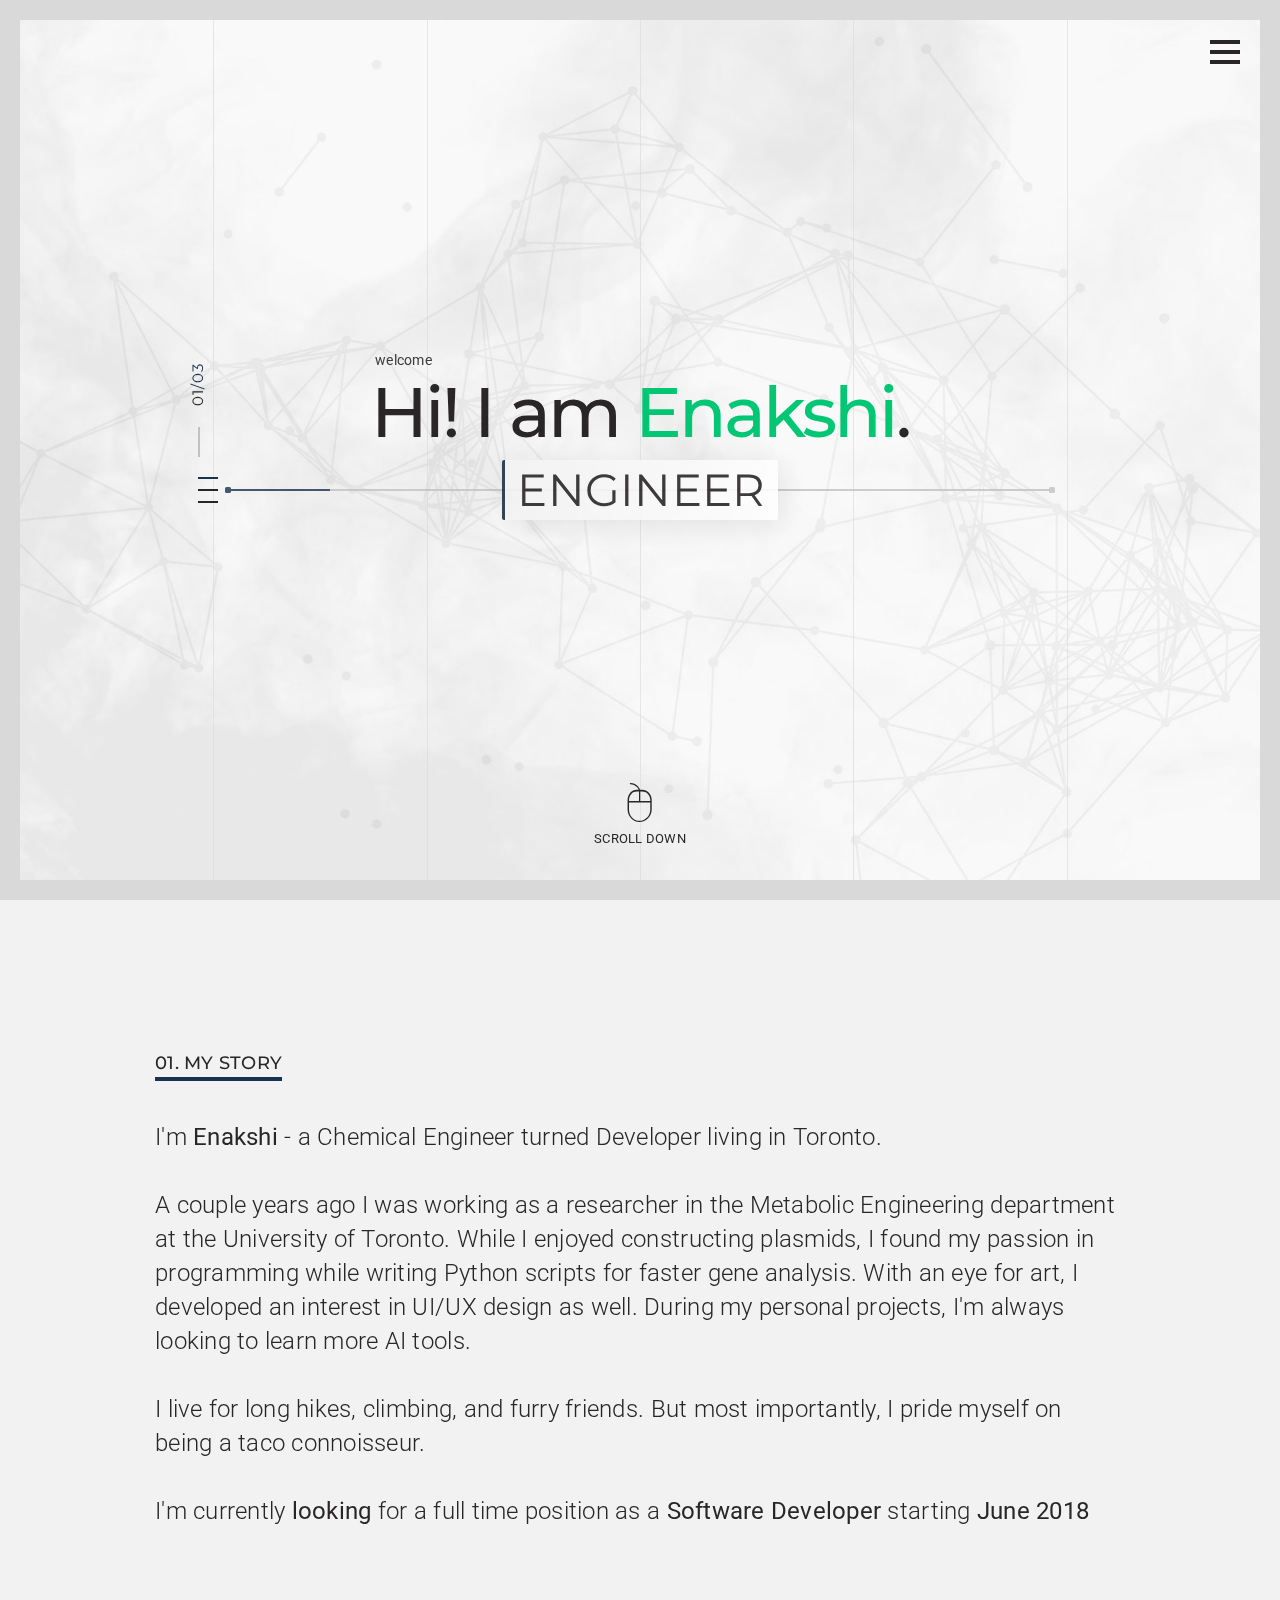
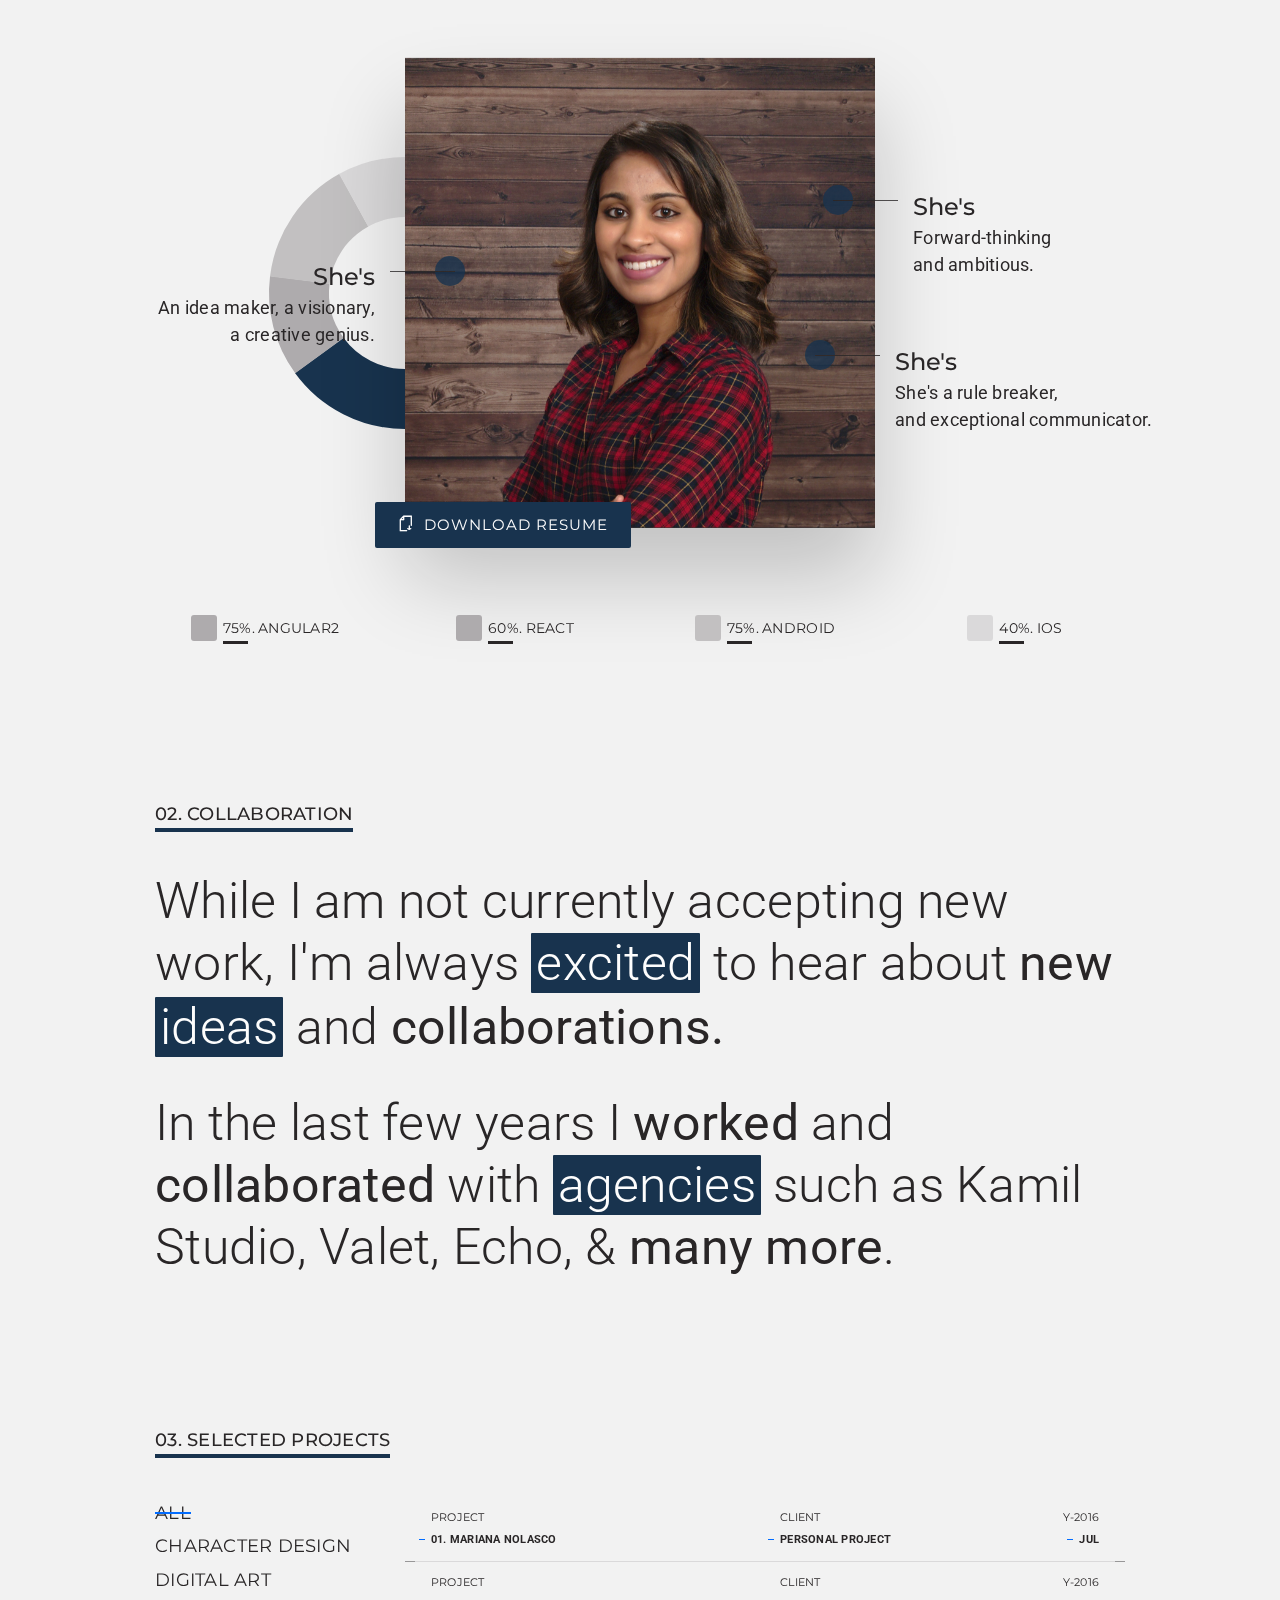
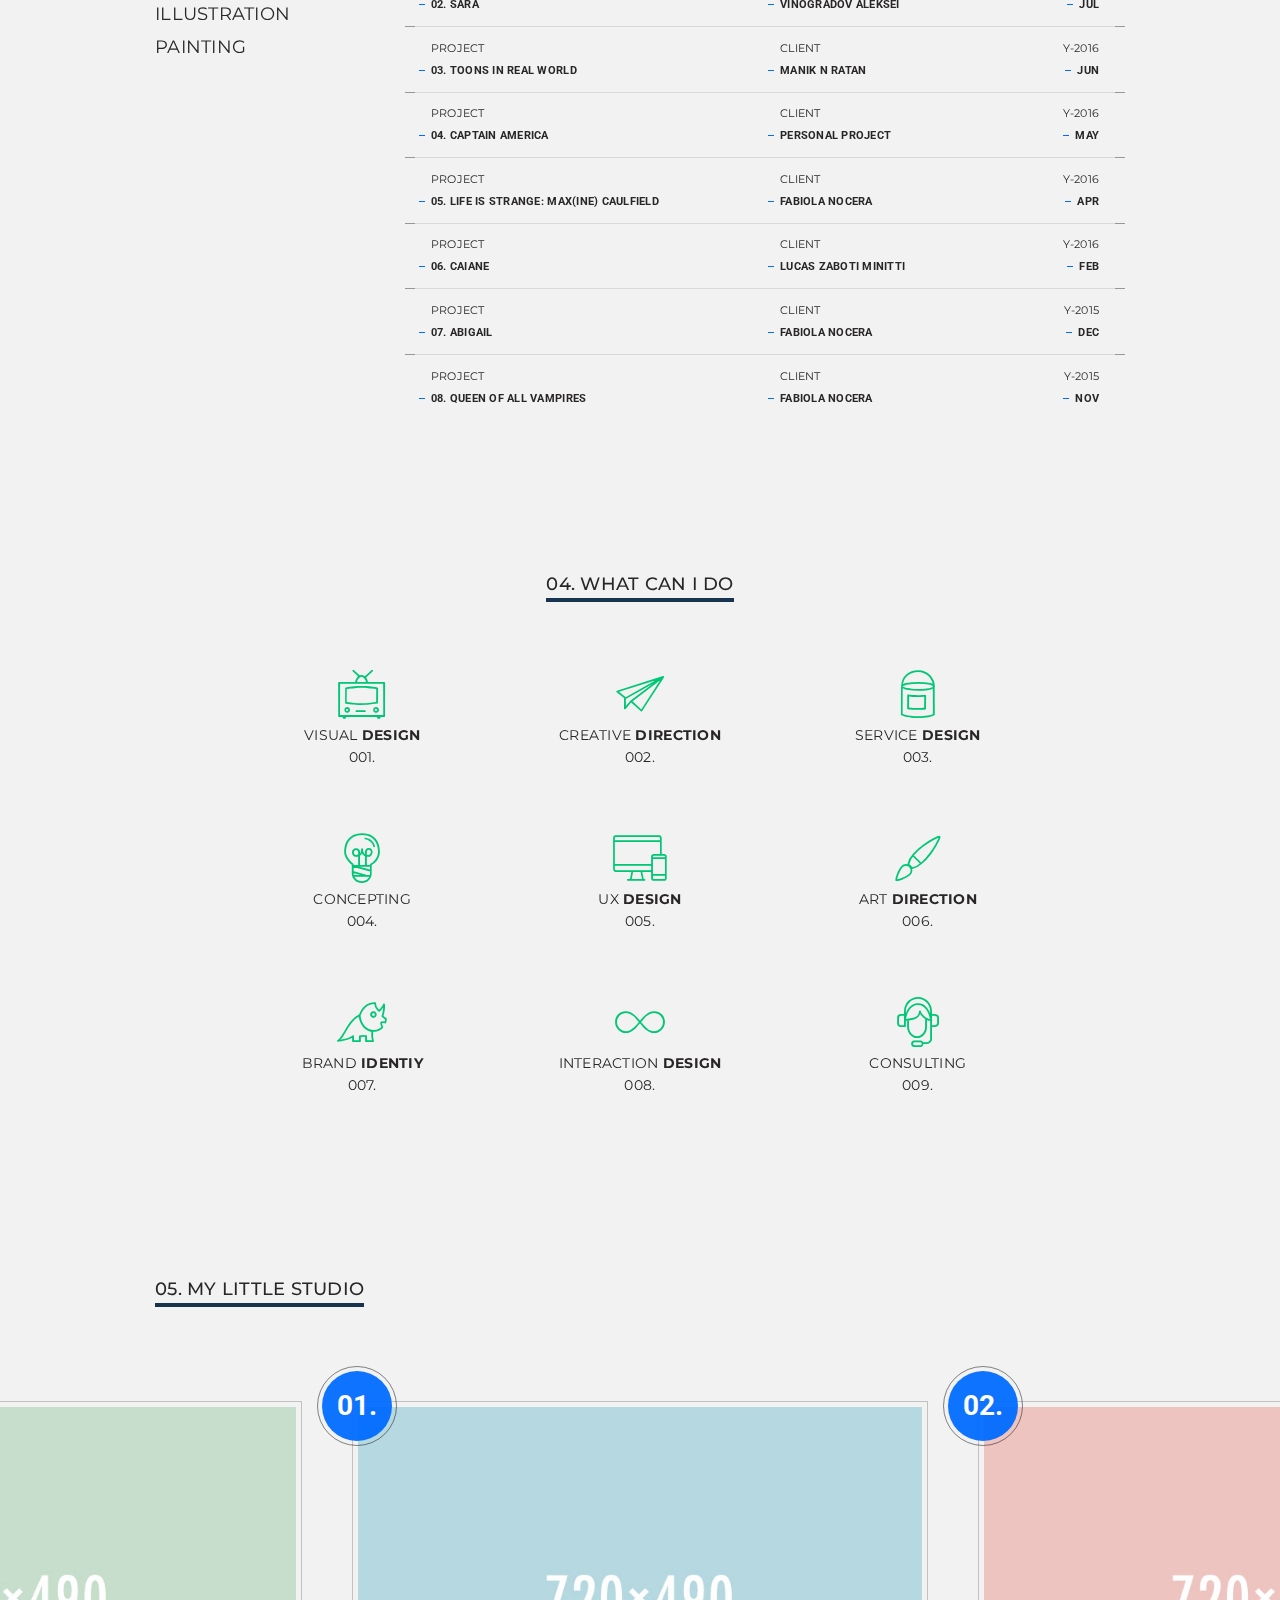
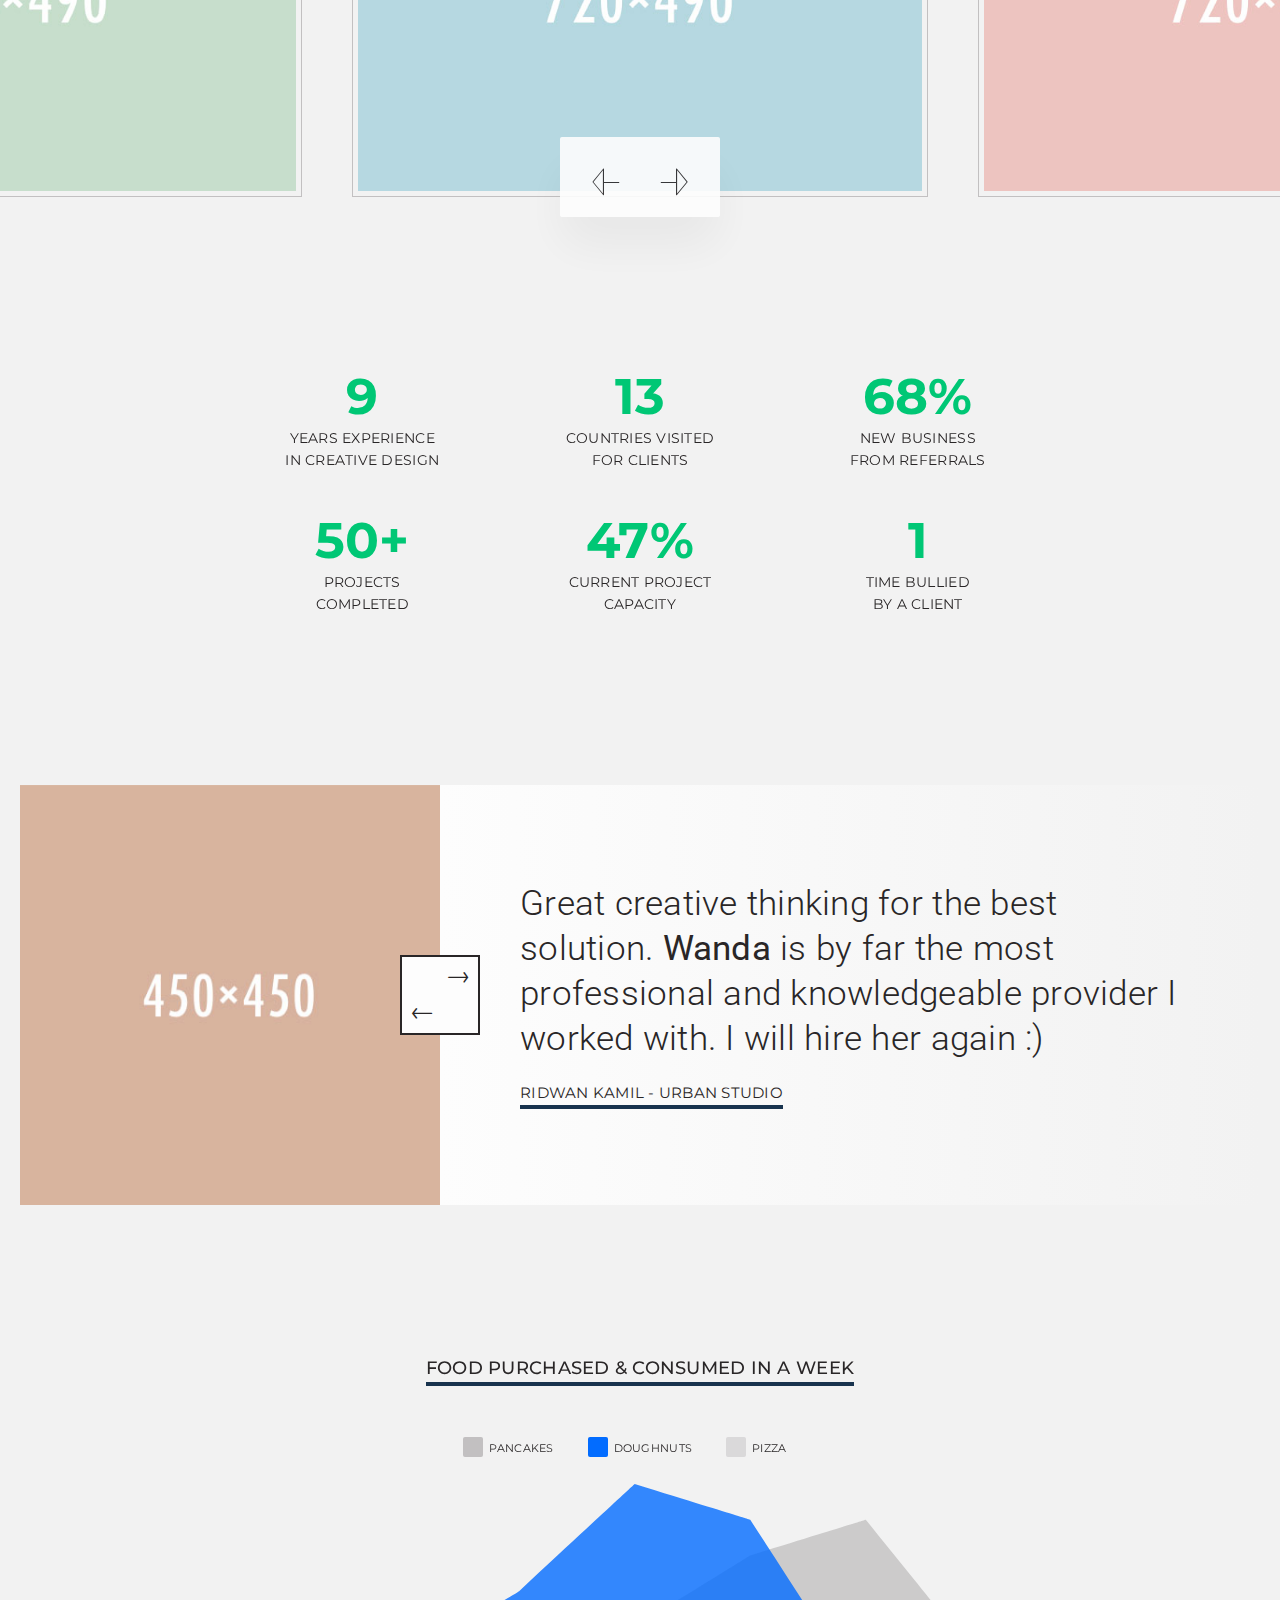
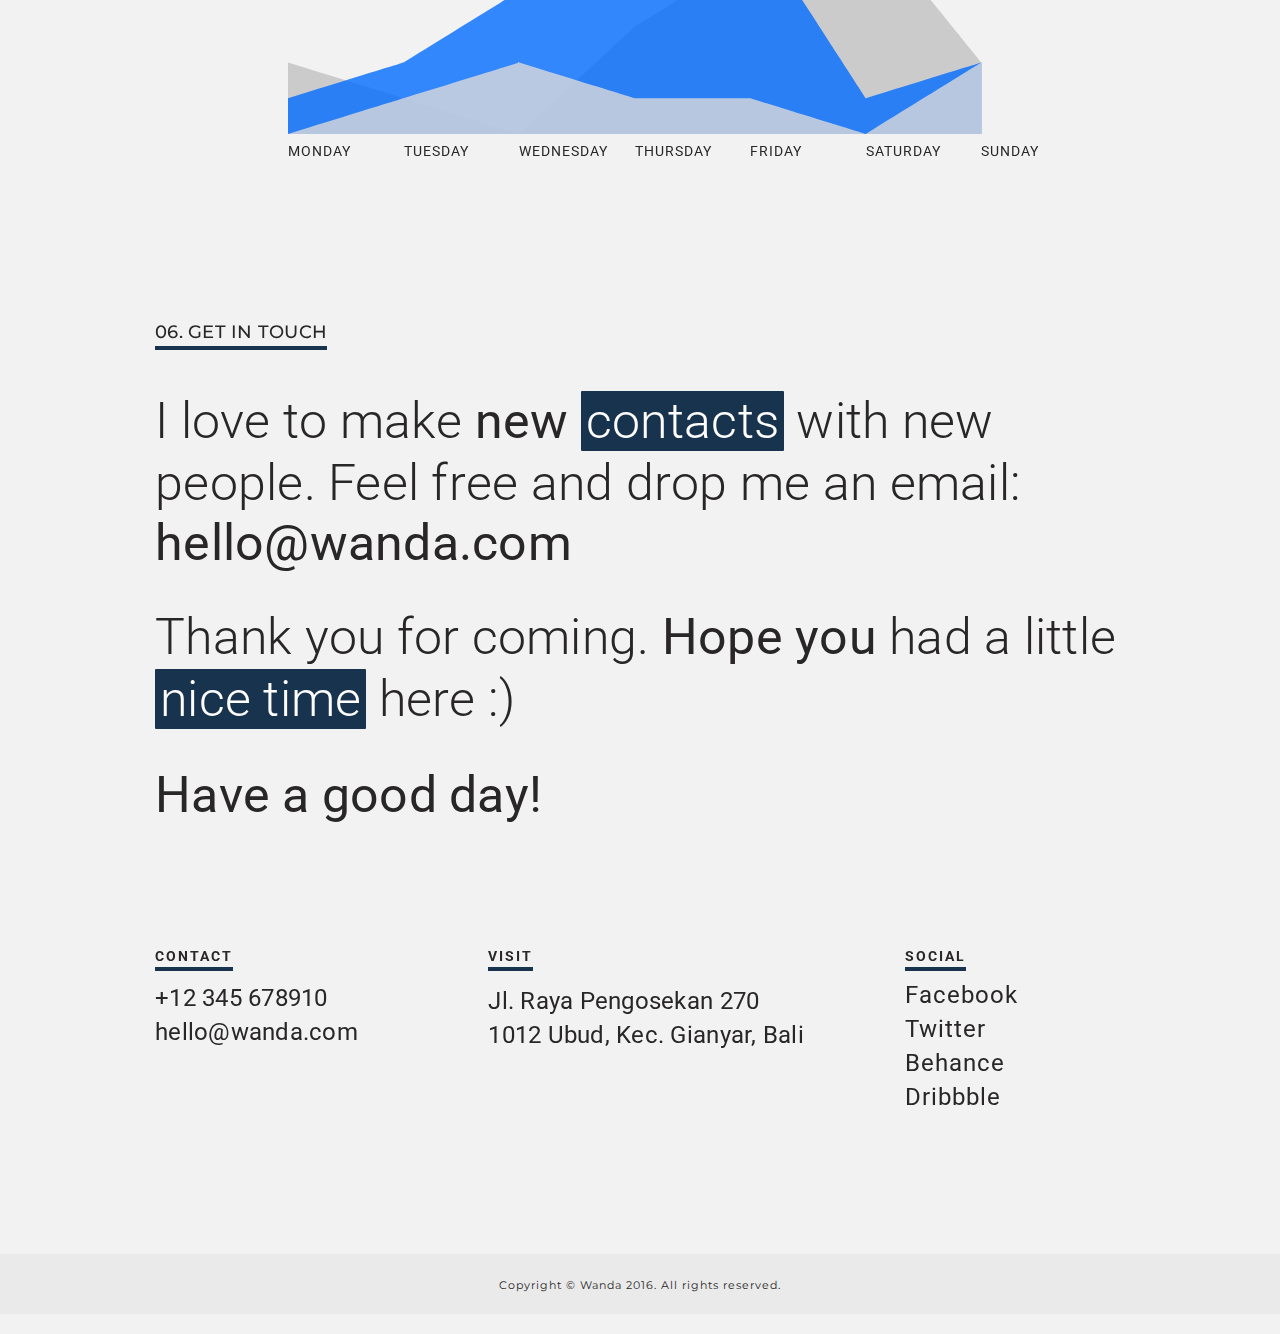
==== index.html @ 98db29fd "initial commit with origin bootstrap styles" ====
<!doctype html>
<!--[if lt IE 7]>      <html class="no-js lt-ie9 lt-ie8 lt-ie7" lang="en"> <![endif]-->
<!--[if IE 7]>         <html class="no-js lt-ie9 lt-ie8" lang="en"> <![endif]-->
<!--[if IE 8]>         <html class="no-js lt-ie9" lang="en"> <![endif]-->
<!--[if gt IE 8]><!--> <html class="no-js" lang="en"> <!--<![endif]-->
<head>
    <meta charset="utf-8">
    <title>WANDA - The Unique Minimal Portfolio</title>
    <meta name="description" content="wanda the unique minimal portfolio"/>
    <meta name="keywords" content="wanda, minimal, portfolio theme"/>
    <meta name="viewport" content="width=device-width, initial-scale=1, maximum-scale=1.0, user-scalable=no">
    <meta http-equiv="X-UA-Compatible" content="IE=edge" />

    <!-- Loading Bootstrap CSS -->
    <link href="assets/plugins/bootstrap/css/bootstrap.min.css" rel="stylesheet" type="text/css">
    
    <!-- Loading Font Icons -->
    <link href="assets/plugins/icomoon/style.css" rel="stylesheet" type="text/css">
    <link href="assets/plugins/font-awesome/css/font-awesome.min.css" rel="stylesheet" type="text/css">
    
    <!-- Include all css plugins (below), or include individual files as needed -->
    <link href="assets/plugins/animate-css/animate.min.css" rel="stylesheet" type="text/css">
    <link href="assets/plugins/magnific-popup/magnific-popup.css" rel="stylesheet" type="text/css">
    <link href="assets/plugins/flexslider/flexslider.css" rel="stylesheet" type="text/css">
    <link href="assets/plugins/chartist-js/chartist.min.css" rel="stylesheet" type="text/css">
    <link href="assets/plugins/flickity/flickity.min.css" rel="stylesheet" type="text/css">
    
    <!-- Main CSS -->
    <link href="assets/css/styles.min.css" rel="stylesheet" type="text/css">
    
    <!-- Color CSS -->
    <link href="assets/css/colors/blue.css" rel="stylesheet" type="text/css">
    
    <!-- Modernizr JS for IE8 support of HTML5 elements and media queries -->
    <!--[if lt IE 8]>
    <script src="assets/plugins/modernizr/modernizr.min.js"></script>
    <![endif]-->
</head>

<body id="page-top">
    <!--[if lt IE 8]>
        <p class="browserupgrade">You are using an <strong>outdated</strong> browser. Please <a href="http://browsehappy.com/">upgrade your browser</a> to improve your experience.</p>
    <![endif]-->
    
    
    <!-- PRELOADER START -->
    <div class="pace-preloader background-gray-light-2 height-100 position-fixed width-100 z-index-1000"></div>
    <!-- //PRELOADER END -->
    
    
    
    <!-- BORDER SITE START -->
    <div class="border-site bs-top"></div>
    <div class="border-site bs-right"></div>
    <div class="border-site bs-left"></div>
    <div class="border-site bs-bottom"></div>
    <!-- //BORDER SITE END -->
    
    
    
    <!-- NAV TRIGGER START -->
    <div class="nav-trigger nav-trigger-open">
        <div class="nav-toggle">
            <span></span>
            <span></span>
            <span></span>
        </div>
        <!-- //.nav-toggle -->
    </div>
    <!-- //NAV TRIGGER END -->
    
    
    
    <!-- NAVIGATION START -->
    <nav id="navigation" class="navbar navbar-fixed-top" role="navigation">
        <div class="container-fluid display-table height-100 width-100">
            <div class="display-table-cell vertical-align-middle width-100">
                <div class="nav-trigger nav-trigger-close">
                    <span></span>
                    <span></span>
                </div>
                <!-- //.nav-trigger -->

                <ul class="nav navbar-nav font-family-alt text-extra-large text-uppercase">
                    <li class="page-scroll">
                        <a href="#hero">Home</a>
                    </li>

                    <li class="page-scroll">
                        <a href="#introduction">My Story</a>
                    </li>

                    <li class="page-scroll">
                        <a href="#contact">Profile</a>
                    </li>

                    <li class="page-scroll">
                        <a href="#profile">Projects</a>
                    </li>

                    <li class="page-scroll">
                        <a href="#collaboration">Travel</a>
                    </li>

                    <li class="page-scroll">
                        <a href="#project">Art</a>
                    </li>

                    <li class="page-scroll">
                        <a href="#studio">My Contact</a>
                    </li>
                </ul>
                <!-- //.navbar-nav -->

                <div class="nav-social no-padding-rl no-padding-bottom padding-15">
                    <div class="inner-content">
                        <ul class="list-unstyled list-inline font-family-alt no-letter-spacing text-extra-large">
                            <li>
                                <a href="https://github.com/shahenak" target="_blank"><i class="fa fa-github"></i></a>
                            </li>

                            <li>
                                <a href="mailto:shah.enakshi@gmail.com" target="_blank"><i class="fa fa-mail"></i></a>
                            </li>

                            <li>
                                <a href="https://www.linkedin.com/in/enakshishah" target="_blank"><i class="fa fa-linkedin"></i></a>
                            </li>
                        </ul>

                        <span class="display-inline-block font-family-alt text-large">
                            shah.enakshi@gmail.com
                        </span>
                    </div>
                    <!-- //.inner-content -->
                </div>
                <!-- //.nav-social -->
            </div>
            <!-- //.display-table-cell -->
        </div>
        <!-- //.container-fluid -->
    </nav>
    <!-- //NAVIGATION END -->
    
    
    <!-- BACKGROUND GRID START -->
    <div class="background-grid">
        <div class="column"></div>
        <div class="column"></div>
        <div class="column"></div>
        <div class="column"></div>
        <div class="column"></div>
        <div class="column"></div>
    </div>
    <!-- //BACKGROUND GRID END -->
    
    
    
    <!-- SECTION - HERO START -->
    <section id="hero" class="section hero background-cover background-gray background-position-center height-100 no-padding-tb">
        <div class="section-content display-table width-100 height-100">
            <div class="container display-table-cell vertical-align-middle text-center">
                <div class="skrollable skrollable-between" data-0="opacity: 1; transform: translate3d(0px, 0px, 0px);" data-top-bottom="opacity: 0; transform: translate3d(0px, 300%, 0px);">
                    <div class="row">
                        <div class="col-md-12">
                            <div class="hero-title display-inline-block position-relative">
                                <span>welcome</span>

                                <h2 class="font-family-alt title-extra-large-4">
                                    Hi! I am <span class="text-color">Enakshi</span>.
                                </h2>
                            </div>
                            <!-- //.hero-title -->
                        </div>
                        <!-- //.col-md-12 -->
                    </div>
                    <!-- //.row -->

                    <div class="row">
                        <div class="col-xs-10 col-xs-offset-1 col-md-8 col-md-offset-2">
                            <div class="text-rotator margin-1 no-margin-rl">
                                <div class="text-rotator-item">
                                    <div class="item active">
                                        <span class="font-family-alt padding-1-5 no-padding-tb text-uppercase title-extra-large-2">
                                            Engineer
                                        </span>
                                    </div>
                                    <!-- //.item -->

                                    <div class="item">
                                        <span class="font-family-alt padding-1-5 no-padding-tb text-uppercase title-extra-large-2">
                                            Developer
                                        </span>
                                    </div>
                                    <!-- //.item -->

                                    <div class="item">
                                        <span class="font-family-alt padding-1-5 no-padding-tb text-uppercase title-extra-large-2">
                                            Creator
                                        </span>
                                    </div>
                                    <!-- //.item -->
                                </div>
                                <!-- //.text-rotator-item -->
                            </div>
                            <!-- //.text-rotator -->
                        </div>
                        <!-- //.col-xs-10 -->
                    </div>
                    <!-- //.row -->
                </div>
                <!-- //.skrollable -->
            </div>
            <!-- //.container -->
        </div>
        <!-- //.section-content -->

        <div class="scroll-down skrollable skrollable-between width-100" data-0="opacity: 1; transform: translate3d(0px, 0px, 0px);" data-top-bottom="opacity: 0; transform: translate3d(0px, 300%, 0px);">
            <div class="container">
                <div class="row">
                    <div class="col-md-12">
                        <div class="page-scroll text-center">
                            <a href="#introduction"><i class="icon-Mouse-2 icon-medium"></i></a>
                            <span class="display-block text-uppercase">Scroll Down</span>
                        </div>
                        <!-- //.page-scroll -->
                    </div>
                    <!-- //.col-md-12 -->
                </div>
                <!-- //.row -->
            </div>
            <!-- //.container -->
        </div>
        <!-- //.scroll-down -->
    </section>
    <!-- //SECTION - HERO END -->
    
    
    
    <!-- SECTION - INTRODUCTION START -->
    <section id="introduction" class="section background-gray-light no-padding-bottom">
        <div class="section-content">
            <div class="container">
                <div class="row">
                    <div class="col-md-12">
                        <h3 class="section-title display-inline-block font-family-alt margin-4 no-margin-rl no-margin-top text-extra-large text-uppercase title-underline">
                            01. My Story
                        </h3>

                        <p class="font-weight-300 title-medium">
                            I'm <span class="font-weight-400">Enakshi</span> - a Chemical Engineer turned Developer living in Toronto.
                        </p>

                        <p class="font-weight-300 margin-3-5 no-margin-bottom no-margin-rl title-medium">
                            A couple years ago I was working as a researcher in the Metabolic Engineering department at the University of Toronto. While I enjoyed constructing plasmids, I found my passion in programming while writing Python scripts for faster gene analysis.
                            With an eye for art, I developed an interest in UI/UX design as well. During my personal projects, I'm always looking to learn more AI tools. 
                        </p>

                        <p class="font-weight-300 margin-3-5 no-margin-bottom no-margin-rl title-medium">
                            I live for long hikes, climbing, and furry friends. But most importantly, I pride myself on being a taco connoisseur.
                        </p>

                        <p class="font-weight-300 margin-3-5 no-margin-bottom no-margin-rl title-medium">
                            I'm currently <span class="font-weight-400">looking</span> for a full time position as a <span class="font-weight-400">Software Developer</span> starting <span class="font-weight-400">June 2018</span>
                        </p>
                    </div>
                    <!-- //.col-md-12 -->
                </div>
                <!-- //.row -->
            </div>
            <!-- //.container -->
        </div>
        <!-- //.section-content -->
    </section>
    <!-- //SECTION - INTRODUCTION END -->
    
    
    
    <!-- SECTION - PROFILE START -->
    <section id="profile" class="section background-gray-light no-padding-bottom">
        <div class="section-content">
            <div class="container">
                <div class="row">
                    <div class="col-sm-6 col-sm-offset-3">
                        <div class="profile">
                            <div class="profile-image">
                                <img src="assets/images/hero/Enakshi768.png" alt="profile image" class="img-responsive"/>

                                <div class="profile-btn-download">
                                    <a href="assets/Enakshi_Shah_Resume_2017 copy.pdf" class="btn btn-medium background-color font-family-alt text-large text-uppercase text-white">
                                        <i class="icon-File-Download font-weight-700"></i> Download Resume
                                    </a>
                                </div>
                                <!-- //.profile-btn-download -->
                            </div>
                            <!-- //.profile-image -->

                            <div class="profile-description">
                                <div class="item display-table text-right">
                                    <span class="circle on-right"></span>

                                    <div class="display-table-cell vertical-align-middle">
                                        <h4 class="font-family-alt no-letter-spacing title-medium">She's</h4>
                                        <h5 class="font-weight-400 text-extra-large">An idea maker, a visionary,<br>a creative genius.</h5>
                                    </div>
                                    <!-- //.display-table-cell -->
                                </div>
                                <!-- //.item -->

                                <div class="item display-table text-left">
                                    <span class="circle on-left"></span>

                                    <div class="display-table-cell vertical-align-middle">
                                        <h4 class="font-family-alt no-letter-spacing title-medium">She's</h4>
                                        <h5 class="font-weight-400 text-extra-large">Forward-thinking<br>and ambitious.</h5>
                                    </div>
                                    <!-- //.display-table-cell -->
                                </div>
                                <!-- //.item -->

                                <div class="item display-table text-left">
                                    <span class="circle on-left"></span>

                                    <div class="display-table-cell vertical-align-middle">
                                        <h4 class="font-family-alt no-letter-spacing title-medium">She's</h4>
                                        <h5 class="font-weight-400 text-extra-large">She's a rule breaker,<br>and exceptional communicator.</h5>
                                    </div>
                                    <!-- //.display-table-cell -->
                                </div>
                                <!-- //.item -->
                            </div>
                            <!-- //.profile-description -->
                        </div>
                        <!-- //.profile -->
                    </div>
                    <!-- //.col-sm-6 -->
                </div>
                <!-- //.row -->

                <div class="profile-chart margin-9 no-margin-bottom no-margin-rl">
                    <div class="row">
                        <div class="item col-xs-12 col-sm-3">
                            <span class="font-family-alt text-uppercase" data-percent="75">Angular2</span>
                        </div>
                        <!-- //.item -->

                        <div class="item col-xs-12 col-sm-3">
                            <span class="font-family-alt text-uppercase" data-percent="60">React</span>
                        </div>
                        <!-- //.item -->

                        <div class="item col-xs-12 col-sm-3">
                            <span class="font-family-alt text-uppercase" data-percent="75">Android</span>
                        </div>
                        <!-- //.item -->

                        <div class="item col-xs-12 col-sm-3">
                            <span class="font-family-alt text-uppercase" data-percent="40">iOS</span>
                        </div>
                        <!-- //.item -->
                    </div>
                    <!-- //.row -->
                </div>
                <!-- //.profile-chart -->
            </div>
            <!-- //.container -->
        </div>
        <!-- //.section-content -->
    </section>
    <!-- //SECTION - PROFILE END -->
    
    
    
    <!-- SECTION - COLLABORATION START -->
    <section id="collaboration" class="section background-gray-light no-padding-bottom">
        <div class="section-content">
            <div class="container">
                <div class="row">
                    <div class="col-md-12">
                        <h3 class="section-title display-inline-block font-family-alt margin-4 no-margin-rl no-margin-top text-extra-large text-uppercase title-underline">
                            02. Collaboration
                        </h3>

                        <p class="font-weight-300 title-extra-large-3">
                            While I am not currently accepting new work, I'm always <span class="text-highlight">excited</span> to hear about <span class="font-weight-400">new</span> <span class="text-highlight">ideas</span> and <span class="font-weight-400">collaborations.</span>
                        </p>

                        <p class="font-weight-300 margin-3-5 no-margin-bottom no-margin-rl title-extra-large-3">
                            In the last few years I <span class="font-weight-400">worked</span> and <span class="font-weight-400">collaborated</span> with <span class="text-highlight">agencies</span> such as Kamil Studio, Valet, Echo, & <span class="font-weight-400">many more</span>.
                        </p>
                    </div>
                    <!-- //.col-md-12 -->
                </div>
                <!-- //.row -->
            </div>
            <!-- //.container -->
        </div>
        <!-- //.section-content -->
    </section>
    <!-- //SECTION - COLLABORATION END -->
    
    
    
    <!-- SECTION - PROJECTS START -->
    <section id="project" class="section background-gray-light no-padding-bottom">
        <div class="section-content">
            <div class="container">
                <div class="row">
                    <div class="col-md-12">
                        <h3 class="section-title display-inline-block font-family-alt margin-4 no-margin-rl no-margin-top text-extra-large text-uppercase title-underline">
                            03. Selected Projects
                        </h3>
                    </div>
                    <!-- //.col-md-12 -->
                </div>
                <!-- //.row -->

                <div class="row">
                    <div class="col-md-3">
                        <div class="project-nav position-relative">
                            <span class="font-family-alt visible-xs visible-sm text-extra-large text-uppercase">
                                Filter Project:
                            </span>

                            <ul class="font-family-alt list-unstyled text-extra-large text-uppercase">
                                <li class="active padding-1-5 no-padding-rl">
                                    <a href="#" data-filter="*" class="display-inline-block">All</a>
                                </li>

                                <li class="padding-1-5 no-padding-rl">
                                    <a href="#" data-filter=".character-design" class="display-inline-block">Character Design</a>
                                </li>

                                <li class="padding-1-5 no-padding-rl">
                                    <a href="#" data-filter=".digital-art" class="display-inline-block">Digital Art</a>
                                </li>

                                <li class="padding-1-5 no-padding-rl">
                                    <a href="#" data-filter=".illustration" class="display-inline-block">Illustration</a>
                                </li>

                                <li class="padding-1-5 no-padding-rl">
                                    <a href="#" data-filter=".painting" class="display-inline-block">Painting</a>
                                </li>
                            </ul>
                        </div>
                        <!-- //.project-nav -->
                    </div>
                    <!-- //.col-md-3 -->

                    <div class="col-md-9">
                        <div class="projects background-gray-light width-100">

                            <!-- Project Item Start -->
                            <div class="item painting"
                                data-project-title="01. Mariana Nolasco"
                                data-project-about="Mariana Nolasco 2D. Lorem ipsum dolor sit amet, consectetur adipiscing elit, sed do eiusmod tempor incididunt ut labore et dolore magna aliqua. Ut enim ad minim veniam, quis nostrud exercitation ullamco laboris nisi ut aliquip ex ea commodo consequat."
                                data-project-img="assets/images/projects/01.jpg"
                                data-project-link="https://www.behance.net/gallery/38763759/mariana-nolasco-2d">

                                <span class="hover-bg"></span>

                                <div class="row width-100">
                                    <div class="item-col col-xs-9 col-sm-6">
                                        <span class="display-block font-family-alt text-small text-uppercase">
                                            Project
                                        </span>

                                        <span class="display-inline-block font-weight-700 has-sideline text-small text-uppercase position-relative">
                                            01. Mariana Nolasco
                                        </span>
                                    </div>
                                    <!-- //.item-col -->

                                    <div class="item-col col-sm-4 hidden-xs">
                                        <span class="display-block font-family-alt text-small text-uppercase">
                                            Client
                                        </span>

                                        <span class="display-inline-block font-weight-700 has-sideline text-small text-uppercase position-relative">
                                            Personal Project
                                        </span>
                                    </div>
                                    <!-- //.item-col -->

                                    <div class="item-col col-xs-3 col-sm-2 text-right">
                                        <span class="display-block font-family-alt text-small text-uppercase">
                                            Y-2016
                                        </span>

                                        <span class="display-inline-block font-weight-700 has-sideline text-small text-uppercase position-relative">
                                            Jul
                                        </span>
                                    </div>
                                    <!-- //.item-col -->
                                </div>
                                <!-- //.row -->
                            </div>
                            <!-- //.item -->

                            <div class="item digital-art illustration"
                                data-project-title="02. Sara"
                                data-project-about="Sara. Each girl has their own interesting features. Lorem ipsum dolor sit amet, consectetur adipiscing elit, sed do eiusmod tempor incididunt ut labore et dolore magna aliqua."
                                data-project-img="assets/images/projects/02.jpg"
                                data-project-link="https://www.behance.net/gallery/33544331/Portraits-2">

                                <span class="hover-bg"></span>

                                <div class="row width-100">
                                    <div class="item-col col-xs-9 col-sm-6">
                                        <span class="display-block font-family-alt text-small text-uppercase">
                                            Project
                                        </span>

                                        <span class="display-inline-block font-weight-700 has-sideline text-small text-uppercase position-relative">
                                            02. Sara
                                        </span>
                                    </div>
                                    <!-- //.item-col -->

                                    <div class="item-col col-sm-4 hidden-xs">
                                        <span class="display-block font-family-alt text-small text-uppercase">
                                            Client
                                        </span>

                                        <span class="display-inline-block font-weight-700 has-sideline text-small text-uppercase position-relative">
                                            Vinogradov Aleksei
                                        </span>
                                    </div>
                                    <!-- //.item-col -->

                                    <div class="item-col col-xs-3 col-sm-2 text-right">
                                        <span class="display-block font-family-alt text-small text-uppercase">
                                            Y-2016
                                        </span>

                                        <span class="display-inline-block font-weight-700 has-sideline text-small text-uppercase position-relative">
                                            Jul
                                        </span>
                                    </div>
                                    <!-- //.item-col -->
                                </div>
                                <!-- //.row -->
                            </div>
                            <!-- //.item -->

                            <div class="item character-design"
                                data-project-title="03. Toons in Real World"
                                data-project-about="I enjoy spending lazy times doodling. So, I planned to post atleast one doodle a day on my Instagram profile. Lorem ipsum dolor sit amet, consectetur adipiscing elit, sed do eiusmod tempor incididunt ut labore et dolore magna aliqua."
                                data-project-img="assets/images/projects/03.jpg"
                                data-project-link="https://www.behance.net/gallery/21879307/Toons-in-Real-world">

                                <span class="hover-bg"></span>

                                <div class="row width-100">
                                    <div class="item-col col-xs-9 col-sm-6">
                                        <span class="display-block font-family-alt text-small text-uppercase">
                                            Project
                                        </span>

                                        <span class="display-inline-block font-weight-700 has-sideline text-small text-uppercase position-relative">
                                            03. Toons in Real World
                                        </span>
                                    </div>
                                    <!-- //.item-col -->

                                    <div class="item-col col-sm-4 hidden-xs">
                                        <span class="display-block font-family-alt text-small text-uppercase">
                                            Client
                                        </span>

                                        <span class="display-inline-block font-weight-700 has-sideline text-small text-uppercase position-relative">
                                            Manik n Ratan
                                        </span>
                                    </div>
                                    <!-- //.item-col -->

                                    <div class="item-col col-xs-3 col-sm-2 text-right">
                                        <span class="display-block font-family-alt text-small text-uppercase">
                                            Y-2016
                                        </span>

                                        <span class="display-inline-block font-weight-700 has-sideline text-small text-uppercase position-relative">
                                            Jun
                                        </span>
                                    </div>
                                    <!-- //.item-col -->
                                </div>
                                <!-- //.row -->
                            </div>
                            <!-- //.item -->

                            <div class="item digital-art painting"
                                data-project-title="04. Captain America"
                                data-project-about="Captain America. Lorem ipsum dolor sit amet, consectetur adipiscing elit, sed do eiusmod tempor incididunt ut labore et dolore magna aliqua. Ut enim ad minim veniam, quis nostrud exercitation ullamco laboris nisi ut aliquip ex ea commodo consequat."
                                data-project-img="assets/images/projects/04.jpg"
                                data-project-link="https://www.behance.net/gallery/37556987/capital-america">

                                <span class="hover-bg"></span>

                                <div class="row width-100">
                                    <div class="item-col col-xs-9 col-sm-6">
                                        <span class="display-block font-family-alt text-small text-uppercase">
                                            Project
                                        </span>

                                        <span class="display-inline-block font-weight-700 has-sideline text-small text-uppercase position-relative">
                                            04. Captain America
                                        </span>
                                    </div>
                                    <!-- //.item-col -->

                                    <div class="item-col col-sm-4 hidden-xs">
                                        <span class="display-block font-family-alt text-small text-uppercase">
                                            Client
                                        </span>

                                        <span class="display-inline-block font-weight-700 has-sideline text-small text-uppercase position-relative">
                                            Personal Project
                                        </span>
                                    </div>
                                    <!-- //.item-col -->

                                    <div class="item-col col-xs-3 col-sm-2 text-right">
                                        <span class="display-block font-family-alt text-small text-uppercase">
                                            Y-2016
                                        </span>

                                        <span class="display-inline-block font-weight-700 has-sideline text-small text-uppercase position-relative">
                                            May
                                        </span>
                                    </div>
                                    <!-- //.item-col -->
                                </div>
                                <!-- //.row -->
                            </div>
                            <!-- //.item -->

                            <div class="item illustration"
                                data-project-title="05. Life is Strange: Max(ine) Caulfield"
                                data-project-about="Coloring study of Max Caulfield from videogame Life is Strange. Lorem ipsum dolor sit amet, consectetur adipiscing elit, sed do eiusmod tempor incididunt ut labore et dolore magna aliqua."
                                data-project-img="assets/images/projects/05.jpg"
                                data-project-link="https://www.behance.net/gallery/38719751/Life-is-Strange-Max(ine)-Caulfield">

                                <span class="hover-bg"></span>

                                <div class="row width-100">
                                    <div class="item-col col-xs-9 col-sm-6">
                                        <span class="display-block font-family-alt text-small text-uppercase">
                                            Project
                                        </span>

                                        <span class="display-inline-block font-weight-700 has-sideline text-small text-uppercase position-relative">
                                            05. Life is Strange: Max(ine) Caulfield
                                        </span>
                                    </div>
                                    <!-- //.item-col -->

                                    <div class="item-col col-sm-4 hidden-xs">
                                        <span class="display-block font-family-alt text-small text-uppercase">
                                            Client
                                        </span>

                                        <span class="display-inline-block has-sideline font-weight-700 text-small text-uppercase position-relative">
                                            Fabiola Nocera
                                        </span>
                                    </div>
                                    <!-- //.item-col -->

                                    <div class="item-col col-xs-3 col-sm-2 text-right">
                                        <span class="display-block font-family-alt text-small text-uppercase">
                                            Y-2016
                                        </span>

                                        <span class="display-inline-block font-weight-700 has-sideline text-small text-uppercase position-relative">
                                            Apr
                                        </span>
                                    </div>
                                    <!-- //.item-col -->
                                </div>
                                <!-- //.row -->
                            </div>
                            <!-- //.item -->

                            <div class="item digital-art character-design"
                                data-project-title="06. Caiane"
                                data-project-about="A funny caricature of a pretty girl. Lorem ipsum dolor sit amet, consectetur adipiscing elit, sed do eiusmod tempor incididunt ut labore et dolore magna aliqua. Ut enim ad minim veniam, quis nostrud exercitation ullamco laboris nisi ut aliquip ex ea commodo consequat."
                                data-project-img="assets/images/projects/06.jpg"
                                data-project-link="https://www.behance.net/gallery/29073249/Caiane">

                                <span class="hover-bg"></span>

                                <div class="row width-100">
                                    <div class="item-col col-xs-9 col-sm-6">
                                        <span class="display-block font-family-alt text-small text-uppercase">
                                            Project
                                        </span>

                                        <span class="display-inline-block font-weight-700 has-sideline text-small text-uppercase position-relative">
                                            06. Caiane
                                        </span>
                                    </div>
                                    <!-- //.item-col -->

                                    <div class="item-col col-sm-4 hidden-xs">
                                        <span class="display-block font-family-alt text-small text-uppercase">
                                            Client
                                        </span>

                                        <span class="display-inline-block font-weight-700 has-sideline text-small text-uppercase position-relative">
                                            Lucas Zaboti Minitti
                                        </span>
                                    </div>
                                    <!-- //.item-col -->

                                    <div class="item-col col-xs-3 col-sm-2 text-right">
                                        <span class="display-block font-family-alt text-small text-uppercase">
                                            Y-2016
                                        </span>

                                        <span class="display-inline-block font-weight-700 has-sideline text-small text-uppercase position-relative">
                                            Feb
                                        </span>
                                    </div>
                                    <!-- //.item-col -->
                                </div>
                                <!-- //.row -->
                            </div>
                            <!-- //.item -->

                            <div class="item painting"
                                data-project-title="07. Abigail"
                                data-project-about="Abigail is an original character i created a bit ago, for a short story I had in mind. Lorem ipsum dolor sit amet, consectetur adipiscing elit, sed do eiusmod tempor incididunt ut labore et dolore magna aliqua. Ut enim ad minim veniam, quis nostrud exercitation ullamco laboris nisi ut aliquip ex ea commodo consequat."
                                data-project-img="assets/images/projects/07.jpg"
                                data-project-link="https://www.behance.net/gallery/36279473/abigail-character-design">

                                <span class="hover-bg"></span>

                                <div class="row width-100">
                                    <div class="item-col col-xs-9 col-sm-6">
                                        <span class="display-block font-family-alt text-small text-uppercase">
                                            Project
                                        </span>

                                        <span class="display-inline-block font-weight-700 has-sideline text-small text-uppercase position-relative">
                                            07. Abigail
                                        </span>
                                    </div>
                                    <!-- //.item-col -->

                                    <div class="item-col col-sm-4 hidden-xs">
                                        <span class="display-block font-family-alt text-small text-uppercase">
                                            Client
                                        </span>

                                        <span class="display-inline-block font-weight-700 has-sideline text-small text-uppercase position-relative">
                                            Fabiola Nocera
                                        </span>
                                    </div>
                                    <!-- //.item-col -->

                                    <div class="item-col col-xs-3 col-sm-2 text-right">
                                        <span class="display-block font-family-alt text-small text-uppercase">
                                            Y-2015
                                        </span>

                                        <span class="display-inline-block font-weight-700 has-sideline text-small text-uppercase position-relative">
                                            Dec
                                        </span>
                                    </div>
                                    <!-- //.item-col -->
                                </div>
                                <!-- //.row -->
                            </div>
                            <!-- //.item -->

                            <div class="item digital-art illustration"
                                data-project-title="08. Queen of All Vampires"
                                data-project-about="Redesign of Marceline the Vampire Queen from Adventure Time. Lorem ipsum dolor sit amet, consectetur adipiscing elit, sed do eiusmod tempor incididunt ut labore et dolore magna aliqua. Ut enim ad minim veniam, quis nostrud exercitation ullamco laboris nisi ut aliquip ex ea commodo consequat."
                                data-project-img="assets/images/projects/08.jpg"
                                data-project-link="https://www.behance.net/gallery/40226865/Queen-of-all-vampires">

                                <span class="hover-bg"></span>

                                <div class="row width-100">
                                    <div class="item-col col-xs-9 col-sm-6">
                                        <span class="display-block font-family-alt text-small text-uppercase">
                                            Project
                                        </span>

                                        <span class="display-inline-block font-weight-700 has-sideline text-small text-uppercase position-relative">
                                            08. Queen of All Vampires
                                        </span>
                                    </div>
                                    <!-- //.item-col -->

                                    <div class="item-col col-sm-4 hidden-xs">
                                        <span class="display-block font-family-alt text-small text-uppercase">
                                            Client
                                        </span>

                                        <span class="display-inline-block font-weight-700 has-sideline text-small text-uppercase position-relative">
                                            Fabiola Nocera
                                        </span>
                                    </div>
                                    <!-- //.item-col -->

                                    <div class="item-col col-xs-3 col-sm-2 text-right">
                                        <span class="display-block font-family-alt text-small text-uppercase">
                                            Y-2015
                                        </span>

                                        <span class="display-inline-block font-weight-700 has-sideline text-small text-uppercase position-relative">
                                            Nov
                                        </span>
                                    </div>
                                    <!-- //.item-col -->
                                </div>
                                <!-- //.row -->
                            </div>
                            <!-- //Project Item End -->

                        </div>
                        <!-- //.projects -->
                    </div>
                    <!-- //.col-md-9 -->
                </div>
                <!-- //.row -->
            </div>
            <!-- //.container -->
        </div>
        <!-- //.section-content -->
    </section>
    <!-- //SECTION - PROJECTS END -->
    
    
    
    <!-- SECTION - SERVICES START -->
    <section id="services" class="section background-gray-light no-padding-bottom">
        <div class="section-content">
            <div class="container">
                <div class="row">
                    <div class="col-md-10 col-md-offset-1">
                        <div class="text-center">
                            <h3 class="section-title display-inline-block font-family-alt margin-4 no-margin-rl no-margin-top text-extra-large text-uppercase title-underline">
                                04. What Can I Do
                            </h3>
                        </div>
                        <!-- //.text-center -->
                    </div>
                    <!-- //.col-md-10 -->
                </div>
                <!-- //.row -->

                <div class="row">
                    <div class="col-md-10 col-md-offset-1">
                        <div class="row">
                            <div class="services-item col-sm-4">
                                <div class="inner-content font-family-alt text-center">
                                    <i class="icon-Old-TV text-color title-extra-large-3"></i>

                                    <span class="display-block text-medium text-uppercase">
                                        Visual <span class="font-weight-700">Design</span>
                                    </span>

                                    <span class="display-block text-medium text-uppercase">
                                        001.
                                    </span>
                                </div>
                                <!-- //.inner-content -->
                            </div>
                            <!-- //.services-item -->

                            <div class="services-item col-sm-4">
                                <div class="inner-content font-family-alt text-center">
                                    <i class="icon-Paper-Plane text-color title-extra-large-3"></i>

                                    <span class="display-block text-medium text-uppercase">
                                        Creative <span class="font-weight-700">Direction</span>
                                    </span>

                                    <span class="display-block text-medium text-uppercase">
                                        002.
                                    </span>
                                </div>
                                <!-- //.inner-content -->
                            </div>
                            <!-- //.services-item -->

                            <div class="services-item col-sm-4">
                                <div class="inner-content font-family-alt text-center">
                                    <i class="icon-Paint-Bucket text-color title-extra-large-3"></i>

                                    <span class="display-block text-medium text-uppercase">
                                        Service <span class="font-weight-700">Design</span>
                                    </span>

                                    <span class="display-block text-medium text-uppercase">
                                        003.
                                    </span>
                                </div>
                                <!-- //.inner-content -->
                            </div>
                            <!-- //.services-item -->

                            <div class="services-item col-sm-4">
                                <div class="inner-content font-family-alt text-center">
                                    <i class="icon-Light-Bulb2 text-color title-extra-large-3"></i>

                                    <span class="display-block text-medium text-uppercase">
                                        Concepting
                                    </span>

                                    <span class="display-block text-medium text-uppercase">
                                        004.
                                    </span>
                                </div>
                                <!-- //.inner-content -->
                            </div>
                            <!-- //.services-item -->

                            <div class="services-item col-sm-4">
                                <div class="inner-content font-family-alt text-center">
                                    <i class="icon-Monitor-phone text-color title-extra-large-3"></i>

                                    <span class="display-block text-medium text-uppercase">
                                        UX <span class="font-weight-700">Design</span>
                                    </span>

                                    <span class="display-block text-medium text-uppercase">
                                        005.
                                    </span>
                                </div>
                                <!-- //.inner-content -->
                            </div>
                            <!-- //.services-item -->

                            <div class="services-item col-sm-4">
                                <div class="inner-content font-family-alt text-center">
                                    <i class="icon-Brush text-color title-extra-large-3"></i>

                                    <span class="display-block text-medium text-uppercase">
                                        Art <span class="font-weight-700">Direction</span>
                                    </span>

                                    <span class="display-block text-medium text-uppercase">
                                        006.
                                    </span>
                                </div>
                                <!-- //.inner-content -->
                            </div>
                            <!-- //.services-item -->

                            <div class="services-item col-sm-4">
                                <div class="inner-content font-family-alt text-center">
                                    <i class="icon-Dinosaur text-color title-extra-large-3"></i>

                                    <span class="display-block text-medium text-uppercase">
                                        Brand <span class="font-weight-700">Identiy</span>
                                    </span>

                                    <span class="display-block text-medium text-uppercase">
                                        007.
                                    </span>
                                </div>
                                <!-- //.inner-content -->
                            </div>
                            <!-- //.services-item -->

                            <div class="services-item col-sm-4">
                                <div class="inner-content font-family-alt text-center">
                                    <i class="icon-Inifity text-color title-extra-large-3"></i>

                                    <span class="display-block text-medium text-uppercase">
                                        Interaction <span class="font-weight-700">Design</span>
                                    </span>

                                    <span class="display-block text-medium text-uppercase">
                                        008.
                                    </span>
                                </div>
                                <!-- //.inner-content -->
                            </div>
                            <!-- //.services-item -->

                            <div class="services-item col-sm-4">
                                <div class="inner-content font-family-alt text-center">
                                    <i class="icon-Consulting text-color title-extra-large-3"></i>

                                    <span class="display-block text-medium text-uppercase">
                                        Consulting
                                    </span>

                                    <span class="display-block text-medium text-uppercase">
                                        009.
                                    </span>
                                </div>
                                <!-- //.inner-content -->
                            </div>
                            <!-- //.services-item -->
                        </div>
                        <!-- //.row -->
                    </div>
                    <!-- //.col-md-10 -->
                </div>
                <!-- //.row -->
            </div>
            <!-- //.container -->
        </div>
        <!-- //.section-content -->
    </section>
    <!-- //SECTION - SERVICES END -->
    
    
    
    <!-- SECTION - STUDIO START -->
    <section id="studio" class="section background-gray-light overflow-visible no-padding-bottom">
        <div class="section-content">
            <div class="container">
                <div class="row">
                    <div class="col-md-12">
                        <h3 class="section-title display-inline-block font-family-alt margin-4 no-margin-rl no-margin-top text-extra-large text-uppercase title-underline">
                            05. My Little Studio
                        </h3>
                    </div>
                    <!-- //.col-md-12 -->
                </div>
                <!-- //.row -->
            </div>
            <!-- //.container -->

            <div class="gallery-carousel position-relative width-100">
                <div class="gallery-cell">
                    <span class="cell-number display-block font-weight-700 text-center title-large text-white">
                        01.
                    </span>

                    <img src="assets/images/studio/01.jpg" alt=""/>
                </div>
                <!-- //.gallery-cell -->

                <div class="gallery-cell">
                    <span class="cell-number display-block font-weight-700 text-center title-large text-white">
                        02.
                    </span>

                    <img src="assets/images/studio/02.jpg" alt=""/>
                </div>
                <!-- //.gallery-cell -->

                <div class="gallery-cell">
                    <span class="cell-number display-block font-weight-700 text-center title-large text-white">
                        03.
                    </span>

                    <img src="assets/images/studio/03.jpg" alt=""/>
                </div>
                <!-- //.gallery-cell -->

                <div class="gallery-cell">
                    <span class="cell-number display-block font-weight-700 text-center title-large text-white">
                        04.
                    </span>

                    <img src="assets/images/studio/04.jpg" alt=""/>
                </div>
                <!-- //.gallery-cell -->

                <div class="gallery-cell">
                    <span class="cell-number display-block font-weight-700 text-center title-large text-white">
                        05.
                    </span>

                    <img src="assets/images/studio/05.jpg" alt=""/>
                </div>
                <!-- //.gallery-cell -->

                <div class="gallery-cell">
                    <span class="cell-number display-block font-weight-700 text-center title-large text-white">
                        06.
                    </span>

                    <img src="assets/images/studio/06.jpg" alt=""/>
                </div>
                <!-- //.gallery-cell -->

                <div class="gallery-cell">
                    <span class="cell-number display-block font-weight-700 text-center title-large text-white">
                        07.
                    </span>

                    <img src="assets/images/studio/07.jpg" alt=""/>
                </div>
                <!-- //.gallery-cell -->

                <div class="gallery-nav background-white opacity-9 position-absolute">
                    <i class="icon-Triangle-ArrowLeft nav-previous display-block text-center title-large position-absolute"></i>
                    <i class="icon-Triangle-ArrowRight nav-next display-block text-center title-large position-absolute"></i>
                </div>
                <!-- //.gallery-nav -->
            </div>
            <!-- //.gallery-carousel -->
        </div>
        <!-- //.section-content -->
    </section>
    <!-- //SECTION - STUDIO END -->
    
    
    
    <!-- SECTION - MILESTONES START -->
    <section id="milestones" class="section background-gray-light no-padding-bottom">
        <div class="section-content">
            <div class="container">
                <div class="row">
                    <div class="col-md-10 col-md-offset-1">
                        <div class="row">
                            <div class="milestones-item col-sm-4">
                                <div class="inner-content font-family-alt text-center">
                                    <span class="display-block font-weight-700 text-color title-extra-large-3">
                                        9
                                    </span>

                                    <span class="display-block text-medium text-uppercase">
                                        Years Experience
                                        <br>
                                        in Creative Design
                                    </span>
                                </div>
                            </div>
                            <!-- //.milestones-item -->

                            <div class="milestones-item col-sm-4">
                                <div class="inner-content font-family-alt text-center">
                                    <span class="display-block font-weight-700 text-color title-extra-large-3">
                                        13
                                    </span>

                                    <span class="display-block text-medium text-uppercase">
                                        Countries Visited
                                        <br>
                                        for Clients
                                    </span>
                                </div>
                                <!-- //.inner-content -->
                            </div>
                            <!-- //.milestones-item -->

                            <div class="milestones-item col-sm-4">
                                <div class="inner-content font-family-alt text-center">
                                    <span class="display-block font-weight-700 text-color title-extra-large-3">
                                        68%
                                    </span>

                                    <span class="display-block text-medium text-uppercase">
                                        New Business
                                        <br>
                                        from Referrals
                                    </span>
                                </div>
                                <!-- //.inner-content -->
                            </div>
                            <!-- //.milestones-item -->

                            <div class="milestones-item col-sm-4">
                                <div class="inner-content font-family-alt text-center">
                                    <span class="display-block font-weight-700 text-color title-extra-large-3">
                                        50+
                                    </span>

                                    <span class="display-block text-medium text-uppercase">
                                        Projects
                                        <br>
                                        Completed
                                    </span>
                                </div>
                                <!-- //.inner-content -->
                            </div>
                            <!-- //.milestones-item -->

                            <div class="milestones-item col-sm-4">
                                <div class="inner-content font-family-alt text-center">
                                    <span class="display-block font-weight-700 text-color title-extra-large-3">
                                        47%
                                    </span>

                                    <span class="display-block text-medium text-uppercase">
                                        Current Project
                                        <br>
                                        Capacity
                                    </span>
                                </div>
                                <!-- //.inner-content -->
                            </div>
                            <!-- //.milestones-item -->

                            <div class="milestones-item col-sm-4">
                                <div class="inner-content font-family-alt text-center">
                                    <span class="display-block font-weight-700 text-color title-extra-large-3">
                                        1
                                    </span>

                                    <span class="display-block text-medium text-uppercase">
                                        Time Bullied
                                        <br>
                                        by a Client
                                    </span>
                                </div>
                                <!-- //.inner-content -->
                            </div>
                            <!-- //.milestones-item -->
                        </div>
                        <!-- //.row -->
                    </div>
                    <!-- //.col-md-12 -->
                </div>
                <!-- //.row -->
            </div>
            <!-- //.container -->
        </div>
        <!-- //.section-content -->
    </section>
    <!-- //SECTION - MILESTONES END -->
    
    
    
    <!-- SECTION - TESTIMONIAL START -->
    <section id="testimonial" class="section background-gray-light no-padding-bottom">
        <div class="section-content">
            <div class="testimonial-slider flexslider">
                <div class="slides">
                    <div class="item position-relative width-100">
                        <div class="testimonial-image height-100 position-absolute">
                            <img src="assets/images/testimonial/01.jpg" alt="" class="img-responsive"/>
                        </div>
                        <!-- //.testimonial-image -->

                        <div class="testimonial-content height-100">
                            <div class="display-table height-100">
                                <div class="display-table-cell vertical-align-middle">
                                    <p class="testimonial-quote display-block font-weight-300 title-extra-large">
                                        Great creative thinking for the best solution. <span class="font-weight-400">Wanda</span> is by far the most professional and knowledgeable provider I worked with. I will hire her again :)
                                    </p>

                                    <p class="testimonial-author display-inline-block font-family-alt margin-3 no-margin-bottom no-margin-rl text-large text-uppercase title-underline">
                                        Ridwan Kamil - Urban Studio
                                    </p>
                                </div>
                                <!-- //.display-table-cell -->
                            </div>
                            <!-- //.display-table -->
                        </div>
                        <!-- //.testimonial-content -->
                    </div>
                    <!-- //.item -->

                    <div class="item position-relative width-100">
                        <div class="testimonial-image height-100 position-absolute">
                            <img src="assets/images/testimonial/02.jpg" alt="" class="img-responsive"/>
                        </div>
                        <!-- //.testimonial-image -->

                        <div class="testimonial-content height-100">
                            <div class="display-table height-100">
                                <div class="display-table-cell vertical-align-middle">
                                    <p class="testimonial-quote display-block font-weight-300 title-extra-large">
                                        <span class="font-weight-400">Wanda</span> technical knowledge and branding experience came together and resulted in a site that is not only catching and interesting, but also one that is user-friendly.
                                    </p>

                                    <p class="testimonial-author display-inline-block font-family-alt margin-3 no-margin-bottom no-margin-rl text-large text-uppercase title-underline">
                                        Chairul Tanjung - Transmedia
                                    </p>
                                </div>
                                <!-- //.display-table-cell -->
                            </div>
                            <!-- //.display-table -->
                        </div>
                        <!-- //.testimonial-content -->
                    </div>
                    <!-- //.item -->

                    <div class="item position-relative width-100">
                        <div class="testimonial-image height-100 position-absolute">
                            <img src="assets/images/testimonial/03.jpg" alt="" class="img-responsive"/>
                        </div>
                        <!-- //.testimonial-image -->

                        <div class="testimonial-content height-100">
                            <div class="display-table height-100">
                                <div class="display-table-cell vertical-align-middle">
                                    <p class="testimonial-quote display-block font-weight-300 title-extra-large">
                                        As always <span class="font-weight-400">Wanda</span> did an excellent job in just few hours. Great communication and fast excecution. Thanks for great work :)
                                    </p>

                                    <p class="testimonial-author display-inline-block font-family-alt margin-3 no-margin-bottom no-margin-rl text-large text-uppercase title-underline">
                                        Eka Sari Lorena - Lorena Group
                                    </p>
                                </div>
                                <!-- //.display-table-cell -->
                            </div>
                            <!-- //.display-table -->
                        </div>
                        <!-- //.testimonial-content -->
                    </div>
                    <!-- //.item -->

                    <div class="item position-relative width-100">
                        <div class="testimonial-image height-100 position-absolute">
                            <img src="assets/images/testimonial/04.jpg" alt="" class="img-responsive"/>
                        </div>
                        <!-- //.testimonial-image -->

                        <div class="testimonial-content height-100">
                            <div class="display-table height-100">
                                <div class="display-table-cell vertical-align-middle">
                                    <p class="testimonial-quote display-block font-weight-300 title-extra-large">
                                        We called on <span class="font-weight-400">Wanda</span> to help us deliver on few projects with tight deadlines. She seamlessly integrated into our workflow and quickly became a key part of our team. Great job!
                                    </p>

                                    <p class="testimonial-author display-inline-block font-family-alt margin-3 no-margin-bottom no-margin-rl text-large text-uppercase title-underline">
                                        Wishnutama Kusubandio - Net Mediatama
                                    </p>
                                </div>
                                <!-- //.display-table-cell -->
                            </div>
                            <!-- //.display-table -->
                        </div>
                        <!-- //.testimonial-content -->
                    </div>
                    <!-- //.item -->
                </div>
                <!-- //.slides -->

                <div class="testimonial-slider-nav">
                    <i class="nav-previous icon-Left display-block font-weight-700 text-center title-small position-absolute"></i>
                    <i class="nav-next icon-Right display-block font-weight-700 text-center title-small position-absolute"></i>
                </div>
                <!-- //.testimonial-slider-nav -->
            </div>
            <!-- //.testimonial-slider -->
        </div>
        <!-- //.section-content -->
    </section>
    <!-- //SECTION - TESTIMONIAL END -->
    
    
    
    <!-- SECTION - STATS START -->
    <section id="stats" class="section background-gray-light no-padding-bottom">
        <div class="section-content">
            <div class="container">
                <div class="row">
                    <div class="col-md-10 col-md-offset-1">
                        <div class="text-center">
                            <h3 class="section-title display-inline-block font-family-alt text-extra-large text-uppercase title-underline">
                                Food Purchased & Consumed in a Week
                            </h3>
                        </div>
                        <!-- //.text-center -->

                        <div id="area-chart" class="area-chart-wrapper">
                            <div class="area-chart-graph"></div>

                            <div class="area-chart-data display-none">
                                <div class="area-chart-label">
                                    <span>Monday</span>
                                    <span>Tuesday</span>
                                    <span>Wednesday</span>
                                    <span>Thursday</span>
                                    <span>Friday</span>
                                    <span>Saturday</span>
                                    <span>Sunday</span>
                                </div>
                                <!-- //.area-chart-label -->

                                <div class="area-chart-series">
                                    <div class="series" data-legend="Pancakes">
                                        <span>3</span>
                                        <span>2</span>
                                        <span>1</span>
                                        <span>4</span>
                                        <span>6</span>
                                        <span>7</span>
                                        <span>3</span>
                                    </div>
                                    <!-- //.series -->

                                    <div class="series" data-legend="Doughnuts">
                                        <span>2</span>
                                        <span>3</span>
                                        <span>5</span>
                                        <span>8</span>
                                        <span>7</span>
                                        <span>2</span>
                                        <span>3</span>
                                    </div>
                                    <!-- //.series -->

                                    <div class="series" data-legend="Pizza">
                                        <span>1</span>
                                        <span>2</span>
                                        <span>3</span>
                                        <span>2</span>
                                        <span>2</span>
                                        <span>1</span>
                                        <span>3</span>
                                    </div>
                                    <!-- //.series -->
                                </div>
                                <!-- //.area-chart-series -->
                            </div>
                            <!-- //.area-chart-data -->
                        </div>
                        <!-- //.area-chart-wrapper -->
                    </div>
                    <!-- //.col-md-10 -->
                </div>
                <!-- //.row -->
            </div>
            <!-- //.container -->
        </div>
        <!-- //.section-content -->
    </section>
    <!-- //SECTION - STATS END -->
    
    
    
    <!-- SECTION - CONTACT START -->
    <section id="contact" class="section background-gray-light no-padding-bottom">
        <div class="section-content">
            <div class="container">
                <div class="row">
                    <div class="col-md-12">
                        <h3 class="section-title display-inline-block font-family-alt margin-4 no-margin-rl no-margin-top text-extra-large text-uppercase title-underline">
                            06. Get in Touch
                        </h3>

                        <p class="font-weight-300 title-extra-large-3">
                            I love to make <span class="font-weight-400">new</span> <span class="text-highlight">contacts</span> with new people.
                            Feel free and drop me an email: <span class="display-inline-block font-weight-400">hello@wanda.com</span>
                        </p>

                        <p class="font-weight-300 margin-3-5 no-margin-bottom no-margin-rl title-extra-large-3">
                            Thank you for coming. <span class="font-weight-400">Hope you </span> had a little <span class="text-highlight">nice time</span> here :)
                        </p>

                        <p class="margin-3-5 no-margin-bottom no-margin-rl title-extra-large-3">
                            Have a good day!
                        </p>
                    </div>
                    <!-- //.col-md-12 -->
                </div>
                <!-- //.row -->
            </div>
            <!-- //.container -->
        </div>
        <!-- //.section-content -->
    </section>
    <!-- //SECTION - CONTACT END -->
    
    
    
    <!-- FOOTER START -->
    <footer class="section footer background-gray-light">
        <div class="section-content">
            <div class="container">
                <div class="row">
                    <div class="footer-column col-sm-4">
                        <span class="display-inline-block font-weight-700 letter-spacing-2 margin-3-5 no-margin-rl no-margin-top text-medium text-uppercase title-underline">
                            Contact
                        </span>

                        <ul class="list-unstyled title-medium">
                            <li>+12 345 678910</li>
                            <li>hello@wanda.com</li>
                        </ul>
                    </div>
                    <!-- //.footer-column -->

                    <div class="footer-column col-sm-5">
                        <span class="display-inline-block font-weight-700 letter-spacing-2 margin-3-5 no-margin-rl no-margin-top text-medium text-uppercase title-underline">
                            Visit
                        </span>

                        <ul class="list-unstyled title-medium">
                            <li>Jl. Raya Pengosekan 270</li>
                            <li>1012 Ubud, Kec. Gianyar, Bali</li>
                        </ul>
                    </div>
                    <!-- //.footer-column -->

                    <div class="footer-column col-sm-3 text-medium">
                        <span class="display-inline-block font-weight-700 letter-spacing-2 margin-3-5 no-margin-rl no-margin-top text-medium text-uppercase title-underline">
                            Social
                        </span>

                        <ul class="list-unstyled letter-spacing-1 title-medium">
                            <li><a href="#" target="_blank">Facebook</a></li>
                            <li><a href="#" target="_blank">Twitter</a></li>
                            <li><a href="#" target="_blank">Behance</a></li>
                            <li><a href="#" target="_blank">Dribbble</a></li>
                        </ul>
                    </div>
                    <!-- //.footer-column -->
                </div>
                <!-- //.row -->
            </div>
            <!-- //.container -->
        </div>
        <!-- //.section-content -->
        
        <div class="copyright background-gray position-absolute text-center width-100">
            <span class="font-family-alt letter-spacing-1 line-height-none text-small">
                Copyright &copy; Wanda 2016. All rights reserved.
            </span>
        </div>
        <!-- //.copyright -->
    </footer>
    <!-- //FOOTER END -->
    
    
    <!-- Loading jQuery -->
    <script src="assets/plugins/jquery/jquery.min.js"></script>
    
    <!-- Loading Bootstrap JS -->
    <script src="assets/plugins/bootstrap/js/bootstrap.min.js"></script>
    
    <!-- Include all js plugins (below) -->
    <script src="assets/plugins/debouncer/debouncer.js"></script>
    <script src="assets/plugins/easing/jquery.easing.min.js"></script>
    <script src="assets/plugins/skrollr/skrollr.min.js"></script>
    <script src="assets/plugins/chartist-js/chartist.min.js"></script>
    <script src="assets/plugins/isotope/isotope.pkgd.min.js"></script>
    <script src="assets/plugins/magnific-popup/jquery.magnific-popup.min.js"></script>
    <script src="assets/plugins/flexslider/jquery.flexslider-min.js"></script>
    <script src="assets/plugins/tiny-scrollbar/jquery.tinyscrollbar.min.js"></script>
    <script src="assets/plugins/flickity/flickity.pkgd.min.js"></script>
    
    <!-- Preloader JS -->
    <script src="assets/plugins/pace/pace.min.js"></script>
    
    <!-- Loading Theme JS -->
    <script src="assets/js/main.js"></script>
    <script src="assets/js/text-rotator.js"></script>
    <script src="assets/js/project.js"></script>
    
</body>
</html>
---- assets/plugins/icomoon/style.css ----
@font-face {
	font-family: 'icomoon';
	src:url('fonts/icomoon.eot?-rdmvgc');
	src:url('fonts/icomoon.eot?#iefix-rdmvgc') format('embedded-opentype'),
		url('fonts/icomoon.woff?-rdmvgc') format('woff'),
		url('fonts/icomoon.ttf?-rdmvgc') format('truetype'),
		url('fonts/icomoon.svg?-rdmvgc#icomoon') format('svg');
	font-weight: normal;
	font-style: normal;
}

[class^="icon-"], [class*=" icon-"] {
	font-family: 'icomoon';
	speak: none;
	font-style: normal;
	font-weight: normal;
	font-variant: normal;
	text-transform: none;
	line-height: 1;

	/* Better Font Rendering =========== */
	-webkit-font-smoothing: antialiased;
	-moz-osx-font-smoothing: grayscale;
}

.icon-A-Z:before {
	content: "\e600";
}
.icon-Aa:before {
	content: "\e601";
}
.icon-Add-Bag:before {
	content: "\e602";
}
.icon-Add-Basket:before {
	content: "\e603";
}
.icon-Add-Cart:before {
	content: "\e604";
}
.icon-Add-File:before {
	content: "\e605";
}
.icon-Add-SpaceAfterParagraph:before {
	content: "\e606";
}
.icon-Add-SpaceBeforeParagraph:before {
	content: "\e607";
}
.icon-Add-User:before {
	content: "\e608";
}
.icon-Add-UserStar:before {
	content: "\e609";
}
.icon-Add-Window:before {
	content: "\e60a";
}
.icon-Add:before {
	content: "\e60b";
}
.icon-Address-Book:before {
	content: "\e60c";
}
.icon-Address-Book2:before {
	content: "\e60d";
}
.icon-Administrator:before {
	content: "\e60e";
}
.icon-Aerobics-2:before {
	content: "\e60f";
}
.icon-Aerobics-3:before {
	content: "\e610";
}
.icon-Aerobics:before {
	content: "\e611";
}
.icon-Affiliate:before {
	content: "\e612";
}
.icon-Aim:before {
	content: "\e613";
}
.icon-Air-Balloon:before {
	content: "\e614";
}
.icon-Airbrush:before {
	content: "\e615";
}
.icon-Airship:before {
	content: "\e616";
}
.icon-Alarm-Clock:before {
	content: "\e617";
}
.icon-Alarm-Clock2:before {
	content: "\e618";
}
.icon-Alarm:before {
	content: "\e619";
}
.icon-Alien-2:before {
	content: "\e61a";
}
.icon-Alien:before {
	content: "\e61b";
}
.icon-Aligator:before {
	content: "\e61c";
}
.icon-Align-Center:before {
	content: "\e61d";
}
.icon-Align-JustifyAll:before {
	content: "\e61e";
}
.icon-Align-JustifyCenter:before {
	content: "\e61f";
}
.icon-Align-JustifyLeft:before {
	content: "\e620";
}
.icon-Align-JustifyRight:before {
	content: "\e621";
}
.icon-Align-Left:before {
	content: "\e622";
}
.icon-Align-Right:before {
	content: "\e623";
}
.icon-Alpha:before {
	content: "\e624";
}
.icon-Ambulance:before {
	content: "\e625";
}
.icon-AMX:before {
	content: "\e626";
}
.icon-Anchor-2:before {
	content: "\e627";
}
.icon-Anchor:before {
	content: "\e628";
}
.icon-Android-Store:before {
	content: "\e629";
}
.icon-Android:before {
	content: "\e62a";
}
.icon-Angel-Smiley:before {
	content: "\e62b";
}
.icon-Angel:before {
	content: "\e62c";
}
.icon-Angry:before {
	content: "\e62d";
}
.icon-Apple-Bite:before {
	content: "\e62e";
}
.icon-Apple-Store:before {
	content: "\e62f";
}
.icon-Apple:before {
	content: "\e630";
}
.icon-Approved-Window:before {
	content: "\e631";
}
.icon-Aquarius-2:before {
	content: "\e632";
}
.icon-Aquarius:before {
	content: "\e633";
}
.icon-Archery-2:before {
	content: "\e634";
}
.icon-Archery:before {
	content: "\e635";
}
.icon-Argentina:before {
	content: "\e636";
}
.icon-Aries-2:before {
	content: "\e637";
}
.icon-Aries:before {
	content: "\e638";
}
.icon-Army-Key:before {
	content: "\e639";
}
.icon-Arrow-Around:before {
	content: "\e63a";
}
.icon-Arrow-Back3:before {
	content: "\e63b";
}
.icon-Arrow-Back:before {
	content: "\e63c";
}
.icon-Arrow-Back2:before {
	content: "\e63d";
}
.icon-Arrow-Barrier:before {
	content: "\e63e";
}
.icon-Arrow-Circle:before {
	content: "\e63f";
}
.icon-Arrow-Cross:before {
	content: "\e640";
}
.icon-Arrow-Down:before {
	content: "\e641";
}
.icon-Arrow-Down2:before {
	content: "\e642";
}
.icon-Arrow-Down3:before {
	content: "\e643";
}
.icon-Arrow-DowninCircle:before {
	content: "\e644";
}
.icon-Arrow-Fork:before {
	content: "\e645";
}
.icon-Arrow-Forward:before {
	content: "\e646";
}
.icon-Arrow-Forward2:before {
	content: "\e647";
}
.icon-Arrow-From:before {
	content: "\e648";
}
.icon-Arrow-Inside:before {
	content: "\e649";
}
.icon-Arrow-Inside45:before {
	content: "\e64a";
}
.icon-Arrow-InsideGap:before {
	content: "\e64b";
}
.icon-Arrow-InsideGap45:before {
	content: "\e64c";
}
.icon-Arrow-Into:before {
	content: "\e64d";
}
.icon-Arrow-Join:before {
	content: "\e64e";
}
.icon-Arrow-Junction:before {
	content: "\e64f";
}
.icon-Arrow-Left:before {
	content: "\e650";
}
.icon-Arrow-Left2:before {
	content: "\e651";
}
.icon-Arrow-LeftinCircle:before {
	content: "\e652";
}
.icon-Arrow-Loop:before {
	content: "\e653";
}
.icon-Arrow-Merge:before {
	content: "\e654";
}
.icon-Arrow-Mix:before {
	content: "\e655";
}
.icon-Arrow-Next:before {
	content: "\e656";
}
.icon-Arrow-OutLeft:before {
	content: "\e657";
}
.icon-Arrow-OutRight:before {
	content: "\e658";
}
.icon-Arrow-Outside:before {
	content: "\e659";
}
.icon-Arrow-Outside45:before {
	content: "\e65a";
}
.icon-Arrow-OutsideGap:before {
	content: "\e65b";
}
.icon-Arrow-OutsideGap45:before {
	content: "\e65c";
}
.icon-Arrow-Over:before {
	content: "\e65d";
}
.icon-Arrow-Refresh:before {
	content: "\e65e";
}
.icon-Arrow-Refresh2:before {
	content: "\e65f";
}
.icon-Arrow-Right:before {
	content: "\e660";
}
.icon-Arrow-Right2:before {
	content: "\e661";
}
.icon-Arrow-RightinCircle:before {
	content: "\e662";
}
.icon-Arrow-Shuffle:before {
	content: "\e663";
}
.icon-Arrow-Squiggly:before {
	content: "\e664";
}
.icon-Arrow-Through:before {
	content: "\e665";
}
.icon-Arrow-To:before {
	content: "\e666";
}
.icon-Arrow-TurnLeft:before {
	content: "\e667";
}
.icon-Arrow-TurnRight:before {
	content: "\e668";
}
.icon-Arrow-Up:before {
	content: "\e669";
}
.icon-Arrow-Up2:before {
	content: "\e66a";
}
.icon-Arrow-Up3:before {
	content: "\e66b";
}
.icon-Arrow-UpinCircle:before {
	content: "\e66c";
}
.icon-Arrow-XLeft:before {
	content: "\e66d";
}
.icon-Arrow-XRight:before {
	content: "\e66e";
}
.icon-Ask:before {
	content: "\e66f";
}
.icon-Assistant:before {
	content: "\e670";
}
.icon-Astronaut:before {
	content: "\e671";
}
.icon-At-Sign:before {
	content: "\e672";
}
.icon-ATM:before {
	content: "\e673";
}
.icon-Atom:before {
	content: "\e674";
}
.icon-Audio:before {
	content: "\e675";
}
.icon-Auto-Flash:before {
	content: "\e676";
}
.icon-Autumn:before {
	content: "\e677";
}
.icon-Baby-Clothes:before {
	content: "\e678";
}
.icon-Baby-Clothes2:before {
	content: "\e679";
}
.icon-Baby-Cry:before {
	content: "\e67a";
}
.icon-Baby:before {
	content: "\e67b";
}
.icon-Back2:before {
	content: "\e67c";
}
.icon-Back-Media:before {
	content: "\e67d";
}
.icon-Back-Music:before {
	content: "\e67e";
}
.icon-Back:before {
	content: "\e67f";
}
.icon-Background:before {
	content: "\e680";
}
.icon-Bacteria:before {
	content: "\e681";
}
.icon-Bag-Coins:before {
	content: "\e682";
}
.icon-Bag-Items:before {
	content: "\e683";
}
.icon-Bag-Quantity:before {
	content: "\e684";
}
.icon-Bag:before {
	content: "\e685";
}
.icon-Bakelite:before {
	content: "\e686";
}
.icon-Ballet-Shoes:before {
	content: "\e687";
}
.icon-Balloon:before {
	content: "\e688";
}
.icon-Banana:before {
	content: "\e689";
}
.icon-Band-Aid:before {
	content: "\e68a";
}
.icon-Bank:before {
	content: "\e68b";
}
.icon-Bar-Chart:before {
	content: "\e68c";
}
.icon-Bar-Chart2:before {
	content: "\e68d";
}
.icon-Bar-Chart3:before {
	content: "\e68e";
}
.icon-Bar-Chart4:before {
	content: "\e68f";
}
.icon-Bar-Chart5:before {
	content: "\e690";
}
.icon-Bar-Code:before {
	content: "\e691";
}
.icon-Barricade-2:before {
	content: "\e692";
}
.icon-Barricade:before {
	content: "\e693";
}
.icon-Baseball:before {
	content: "\e694";
}
.icon-Basket-Ball:before {
	content: "\e695";
}
.icon-Basket-Coins:before {
	content: "\e696";
}
.icon-Basket-Items:before {
	content: "\e697";
}
.icon-Basket-Quantity:before {
	content: "\e698";
}
.icon-Bat-2:before {
	content: "\e699";
}
.icon-Bat:before {
	content: "\e69a";
}
.icon-Bathrobe:before {
	content: "\e69b";
}
.icon-Batman-Mask:before {
	content: "\e69c";
}
.icon-Battery-0:before {
	content: "\e69d";
}
.icon-Battery-25:before {
	content: "\e69e";
}
.icon-Battery-50:before {
	content: "\e69f";
}
.icon-Battery-75:before {
	content: "\e6a0";
}
.icon-Battery-100:before {
	content: "\e6a1";
}
.icon-Battery-Charge:before {
	content: "\e6a2";
}
.icon-Bear:before {
	content: "\e6a3";
}
.icon-Beard-2:before {
	content: "\e6a4";
}
.icon-Beard-3:before {
	content: "\e6a5";
}
.icon-Beard:before {
	content: "\e6a6";
}
.icon-Bebo:before {
	content: "\e6a7";
}
.icon-Bee:before {
	content: "\e6a8";
}
.icon-Beer-Glass:before {
	content: "\e6a9";
}
.icon-Beer:before {
	content: "\e6aa";
}
.icon-Bell-2:before {
	content: "\e6ab";
}
.icon-Bell:before {
	content: "\e6ac";
}
.icon-Belt-2:before {
	content: "\e6ad";
}
.icon-Belt-3:before {
	content: "\e6ae";
}
.icon-Belt:before {
	content: "\e6af";
}
.icon-Berlin-Tower:before {
	content: "\e6b0";
}
.icon-Beta:before {
	content: "\e6b1";
}
.icon-Betvibes:before {
	content: "\e6b2";
}
.icon-Bicycle-2:before {
	content: "\e6b3";
}
.icon-Bicycle-3:before {
	content: "\e6b4";
}
.icon-Bicycle:before {
	content: "\e6b5";
}
.icon-Big-Bang:before {
	content: "\e6b6";
}
.icon-Big-Data:before {
	content: "\e6b7";
}
.icon-Bike-Helmet:before {
	content: "\e6b8";
}
.icon-Bikini:before {
	content: "\e6b9";
}
.icon-Bilk-Bottle2:before {
	content: "\e6ba";
}
.icon-Billing:before {
	content: "\e6bb";
}
.icon-Bing:before {
	content: "\e6bc";
}
.icon-Binocular:before {
	content: "\e6bd";
}
.icon-Bio-Hazard:before {
	content: "\e6be";
}
.icon-Biotech:before {
	content: "\e6bf";
}
.icon-Bird-DeliveringLetter:before {
	content: "\e6c0";
}
.icon-Bird:before {
	content: "\e6c1";
}
.icon-Birthday-Cake:before {
	content: "\e6c2";
}
.icon-Bisexual:before {
	content: "\e6c3";
}
.icon-Bishop:before {
	content: "\e6c4";
}
.icon-Bitcoin:before {
	content: "\e6c5";
}
.icon-Black-Cat:before {
	content: "\e6c6";
}
.icon-Blackboard:before {
	content: "\e6c7";
}
.icon-Blinklist:before {
	content: "\e6c8";
}
.icon-Block-Cloud:before {
	content: "\e6c9";
}
.icon-Block-Window:before {
	content: "\e6ca";
}
.icon-Blogger:before {
	content: "\e6cb";
}
.icon-Blood:before {
	content: "\e6cc";
}
.icon-Blouse:before {
	content: "\e6cd";
}
.icon-Blueprint:before {
	content: "\e6ce";
}
.icon-Board:before {
	content: "\e6cf";
}
.icon-Bodybuilding:before {
	content: "\e6d0";
}
.icon-Bold-Text:before {
	content: "\e6d1";
}
.icon-Bone:before {
	content: "\e6d2";
}
.icon-Bones:before {
	content: "\e6d3";
}
.icon-Book:before {
	content: "\e6d4";
}
.icon-Bookmark:before {
	content: "\e6d5";
}
.icon-Books-2:before {
	content: "\e6d6";
}
.icon-Books:before {
	content: "\e6d7";
}
.icon-Boom:before {
	content: "\e6d8";
}
.icon-Boot-2:before {
	content: "\e6d9";
}
.icon-Boot:before {
	content: "\e6da";
}
.icon-Bottom-ToTop:before {
	content: "\e6db";
}
.icon-Bow-2:before {
	content: "\e6dc";
}
.icon-Bow-3:before {
	content: "\e6dd";
}
.icon-Bow-4:before {
	content: "\e6de";
}
.icon-Bow-5:before {
	content: "\e6df";
}
.icon-Bow-6:before {
	content: "\e6e0";
}
.icon-Bow:before {
	content: "\e6e1";
}
.icon-Bowling-2:before {
	content: "\e6e2";
}
.icon-Bowling:before {
	content: "\e6e3";
}
.icon-Box2:before {
	content: "\e6e4";
}
.icon-Box-Close:before {
	content: "\e6e5";
}
.icon-Box-Full:before {
	content: "\e6e6";
}
.icon-Box-Open:before {
	content: "\e6e7";
}
.icon-Box-withFolders:before {
	content: "\e6e8";
}
.icon-Box:before {
	content: "\e6e9";
}
.icon-Boy:before {
	content: "\e6ea";
}
.icon-Bra:before {
	content: "\e6eb";
}
.icon-Brain-2:before {
	content: "\e6ec";
}
.icon-Brain-3:before {
	content: "\e6ed";
}
.icon-Brain:before {
	content: "\e6ee";
}
.icon-Brazil:before {
	content: "\e6ef";
}
.icon-Bread-2:before {
	content: "\e6f0";
}
.icon-Bread:before {
	content: "\e6f1";
}
.icon-Bridge:before {
	content: "\e6f2";
}
.icon-Brightkite:before {
	content: "\e6f3";
}
.icon-Broke-Link2:before {
	content: "\e6f4";
}
.icon-Broken-Link:before {
	content: "\e6f5";
}
.icon-Broom:before {
	content: "\e6f6";
}
.icon-Brush:before {
	content: "\e6f7";
}
.icon-Bucket:before {
	content: "\e6f8";
}
.icon-Bug:before {
	content: "\e6f9";
}
.icon-Building:before {
	content: "\e6fa";
}
.icon-Bulleted-List:before {
	content: "\e6fb";
}
.icon-Bus-2:before {
	content: "\e6fc";
}
.icon-Bus:before {
	content: "\e6fd";
}
.icon-Business-Man:before {
	content: "\e6fe";
}
.icon-Business-ManWoman:before {
	content: "\e6ff";
}
.icon-Business-Mens:before {
	content: "\e700";
}
.icon-Business-Woman:before {
	content: "\e701";
}
.icon-Butterfly:before {
	content: "\e702";
}
.icon-Button:before {
	content: "\e703";
}
.icon-Cable-Car:before {
	content: "\e704";
}
.icon-Cake:before {
	content: "\e705";
}
.icon-Calculator-2:before {
	content: "\e706";
}
.icon-Calculator-3:before {
	content: "\e707";
}
.icon-Calculator:before {
	content: "\e708";
}
.icon-Calendar-2:before {
	content: "\e709";
}
.icon-Calendar-3:before {
	content: "\e70a";
}
.icon-Calendar-4:before {
	content: "\e70b";
}
.icon-Calendar-Clock:before {
	content: "\e70c";
}
.icon-Calendar:before {
	content: "\e70d";
}
.icon-Camel:before {
	content: "\e70e";
}
.icon-Camera-2:before {
	content: "\e70f";
}
.icon-Camera-3:before {
	content: "\e710";
}
.icon-Camera-4:before {
	content: "\e711";
}
.icon-Camera-5:before {
	content: "\e712";
}
.icon-Camera-Back:before {
	content: "\e713";
}
.icon-Camera:before {
	content: "\e714";
}
.icon-Can-2:before {
	content: "\e715";
}
.icon-Can:before {
	content: "\e716";
}
.icon-Canada:before {
	content: "\e717";
}
.icon-Cancer-2:before {
	content: "\e718";
}
.icon-Cancer-3:before {
	content: "\e719";
}
.icon-Cancer:before {
	content: "\e71a";
}
.icon-Candle:before {
	content: "\e71b";
}
.icon-Candy-Cane:before {
	content: "\e71c";
}
.icon-Candy:before {
	content: "\e71d";
}
.icon-Cannon:before {
	content: "\e71e";
}
.icon-Cap-2:before {
	content: "\e71f";
}
.icon-Cap-3:before {
	content: "\e720";
}
.icon-Cap-Smiley:before {
	content: "\e721";
}
.icon-Cap:before {
	content: "\e722";
}
.icon-Capricorn-2:before {
	content: "\e723";
}
.icon-Capricorn:before {
	content: "\e724";
}
.icon-Car-2:before {
	content: "\e725";
}
.icon-Car-3:before {
	content: "\e726";
}
.icon-Car-Coins:before {
	content: "\e727";
}
.icon-Car-Items:before {
	content: "\e728";
}
.icon-Car-Wheel:before {
	content: "\e729";
}
.icon-Car:before {
	content: "\e72a";
}
.icon-Cardigan:before {
	content: "\e72b";
}
.icon-Cardiovascular:before {
	content: "\e72c";
}
.icon-Cart-Quantity:before {
	content: "\e72d";
}
.icon-Casette-Tape:before {
	content: "\e72e";
}
.icon-Cash-Register:before {
	content: "\e72f";
}
.icon-Cash-register2:before {
	content: "\e730";
}
.icon-Castle:before {
	content: "\e731";
}
.icon-Cat:before {
	content: "\e732";
}
.icon-Cathedral:before {
	content: "\e733";
}
.icon-Cauldron:before {
	content: "\e734";
}
.icon-CD-2:before {
	content: "\e735";
}
.icon-CD-Cover:before {
	content: "\e736";
}
.icon-CD:before {
	content: "\e737";
}
.icon-Cello:before {
	content: "\e738";
}
.icon-Celsius:before {
	content: "\e739";
}
.icon-Chacked-Flag:before {
	content: "\e73a";
}
.icon-Chair:before {
	content: "\e73b";
}
.icon-Charger:before {
	content: "\e73c";
}
.icon-Check-2:before {
	content: "\e73d";
}
.icon-Check:before {
	content: "\e73e";
}
.icon-Checked-User:before {
	content: "\e73f";
}
.icon-Checkmate:before {
	content: "\e740";
}
.icon-Checkout-Bag:before {
	content: "\e741";
}
.icon-Checkout-Basket:before {
	content: "\e742";
}
.icon-Checkout:before {
	content: "\e743";
}
.icon-Cheese:before {
	content: "\e744";
}
.icon-Cheetah:before {
	content: "\e745";
}
.icon-Chef-Hat:before {
	content: "\e746";
}
.icon-Chef-Hat2:before {
	content: "\e747";
}
.icon-Chef:before {
	content: "\e748";
}
.icon-Chemical-2:before {
	content: "\e749";
}
.icon-Chemical-3:before {
	content: "\e74a";
}
.icon-Chemical-4:before {
	content: "\e74b";
}
.icon-Chemical-5:before {
	content: "\e74c";
}
.icon-Chemical:before {
	content: "\e74d";
}
.icon-Chess-Board:before {
	content: "\e74e";
}
.icon-Chess:before {
	content: "\e74f";
}
.icon-Chicken:before {
	content: "\e750";
}
.icon-Chile:before {
	content: "\e751";
}
.icon-Chimney:before {
	content: "\e752";
}
.icon-China:before {
	content: "\e753";
}
.icon-Chinese-Temple:before {
	content: "\e754";
}
.icon-Chip:before {
	content: "\e755";
}
.icon-Chopsticks-2:before {
	content: "\e756";
}
.icon-Chopsticks:before {
	content: "\e757";
}
.icon-Christmas-Ball:before {
	content: "\e758";
}
.icon-Christmas-Bell:before {
	content: "\e759";
}
.icon-Christmas-Candle:before {
	content: "\e75a";
}
.icon-Christmas-Hat:before {
	content: "\e75b";
}
.icon-Christmas-Sleigh:before {
	content: "\e75c";
}
.icon-Christmas-Snowman:before {
	content: "\e75d";
}
.icon-Christmas-Sock:before {
	content: "\e75e";
}
.icon-Christmas-Tree:before {
	content: "\e75f";
}
.icon-Christmas:before {
	content: "\e760";
}
.icon-Chrome:before {
	content: "\e761";
}
.icon-Chrysler-Building:before {
	content: "\e762";
}
.icon-Cinema:before {
	content: "\e763";
}
.icon-Circular-Point:before {
	content: "\e764";
}
.icon-City-Hall:before {
	content: "\e765";
}
.icon-Clamp:before {
	content: "\e766";
}
.icon-Clapperboard-Close:before {
	content: "\e767";
}
.icon-Clapperboard-Open:before {
	content: "\e768";
}
.icon-Claps:before {
	content: "\e769";
}
.icon-Clef:before {
	content: "\e76a";
}
.icon-Clinic:before {
	content: "\e76b";
}
.icon-Clock-2:before {
	content: "\e76c";
}
.icon-Clock-3:before {
	content: "\e76d";
}
.icon-Clock-4:before {
	content: "\e76e";
}
.icon-Clock-Back:before {
	content: "\e76f";
}
.icon-Clock-Forward:before {
	content: "\e770";
}
.icon-Clock:before {
	content: "\e771";
}
.icon-Close-Window:before {
	content: "\e772";
}
.icon-Close:before {
	content: "\e773";
}
.icon-Clothing-Store:before {
	content: "\e774";
}
.icon-Cloud--:before {
	content: "\e775";
}
.icon-Cloud-:before {
	content: "\e776";
}
.icon-Cloud-Camera:before {
	content: "\e777";
}
.icon-Cloud-Computer:before {
	content: "\e778";
}
.icon-Cloud-Email:before {
	content: "\e779";
}
.icon-Cloud-Hail:before {
	content: "\e77a";
}
.icon-Cloud-Laptop:before {
	content: "\e77b";
}
.icon-Cloud-Lock:before {
	content: "\e77c";
}
.icon-Cloud-Moon:before {
	content: "\e77d";
}
.icon-Cloud-Music:before {
	content: "\e77e";
}
.icon-Cloud-Picture:before {
	content: "\e77f";
}
.icon-Cloud-Rain:before {
	content: "\e780";
}
.icon-Cloud-Remove:before {
	content: "\e781";
}
.icon-Cloud-Secure:before {
	content: "\e782";
}
.icon-Cloud-Settings:before {
	content: "\e783";
}
.icon-Cloud-Smartphone:before {
	content: "\e784";
}
.icon-Cloud-Snow:before {
	content: "\e785";
}
.icon-Cloud-Sun:before {
	content: "\e786";
}
.icon-Cloud-Tablet:before {
	content: "\e787";
}
.icon-Cloud-Video:before {
	content: "\e788";
}
.icon-Cloud-Weather:before {
	content: "\e789";
}
.icon-Cloud:before {
	content: "\e78a";
}
.icon-Clouds-Weather:before {
	content: "\e78b";
}
.icon-Clouds:before {
	content: "\e78c";
}
.icon-Clown:before {
	content: "\e78d";
}
.icon-CMYK:before {
	content: "\e78e";
}
.icon-Coat:before {
	content: "\e78f";
}
.icon-Cocktail:before {
	content: "\e790";
}
.icon-Coconut:before {
	content: "\e791";
}
.icon-Code-Window:before {
	content: "\e792";
}
.icon-Coding:before {
	content: "\e793";
}
.icon-Coffee-2:before {
	content: "\e794";
}
.icon-Coffee-Bean:before {
	content: "\e795";
}
.icon-Coffee-Machine:before {
	content: "\e796";
}
.icon-Coffee-toGo:before {
	content: "\e797";
}
.icon-Coffee:before {
	content: "\e798";
}
.icon-Coffin:before {
	content: "\e799";
}
.icon-Coin:before {
	content: "\e79a";
}
.icon-Coins-2:before {
	content: "\e79b";
}
.icon-Coins-3:before {
	content: "\e79c";
}
.icon-Coins:before {
	content: "\e79d";
}
.icon-Colombia:before {
	content: "\e79e";
}
.icon-Colosseum:before {
	content: "\e79f";
}
.icon-Column-2:before {
	content: "\e7a0";
}
.icon-Column-3:before {
	content: "\e7a1";
}
.icon-Column:before {
	content: "\e7a2";
}
.icon-Comb-2:before {
	content: "\e7a3";
}
.icon-Comb:before {
	content: "\e7a4";
}
.icon-Communication-Tower:before {
	content: "\e7a5";
}
.icon-Communication-Tower2:before {
	content: "\e7a6";
}
.icon-Compass-2:before {
	content: "\e7a7";
}
.icon-Compass-3:before {
	content: "\e7a8";
}
.icon-Compass-4:before {
	content: "\e7a9";
}
.icon-Compass-Rose:before {
	content: "\e7aa";
}
.icon-Compass:before {
	content: "\e7ab";
}
.icon-Computer-2:before {
	content: "\e7ac";
}
.icon-Computer-3:before {
	content: "\e7ad";
}
.icon-Computer-Secure:before {
	content: "\e7ae";
}
.icon-Computer:before {
	content: "\e7af";
}
.icon-Conference:before {
	content: "\e7b0";
}
.icon-Confused:before {
	content: "\e7b1";
}
.icon-Conservation:before {
	content: "\e7b2";
}
.icon-Consulting:before {
	content: "\e7b3";
}
.icon-Contrast:before {
	content: "\e7b4";
}
.icon-Control-2:before {
	content: "\e7b5";
}
.icon-Control:before {
	content: "\e7b6";
}
.icon-Cookie-Man:before {
	content: "\e7b7";
}
.icon-Cookies:before {
	content: "\e7b8";
}
.icon-Cool-Guy:before {
	content: "\e7b9";
}
.icon-Cool:before {
	content: "\e7ba";
}
.icon-Copyright:before {
	content: "\e7bb";
}
.icon-Costume:before {
	content: "\e7bc";
}
.icon-Couple-Sign:before {
	content: "\e7bd";
}
.icon-Cow:before {
	content: "\e7be";
}
.icon-CPU:before {
	content: "\e7bf";
}
.icon-Crane:before {
	content: "\e7c0";
}
.icon-Cranium:before {
	content: "\e7c1";
}
.icon-Credit-Card:before {
	content: "\e7c2";
}
.icon-Credit-Card2:before {
	content: "\e7c3";
}
.icon-Credit-Card3:before {
	content: "\e7c4";
}
.icon-Cricket:before {
	content: "\e7c5";
}
.icon-Criminal:before {
	content: "\e7c6";
}
.icon-Croissant:before {
	content: "\e7c7";
}
.icon-Crop-2:before {
	content: "\e7c8";
}
.icon-Crop-3:before {
	content: "\e7c9";
}
.icon-Crown-2:before {
	content: "\e7ca";
}
.icon-Crown:before {
	content: "\e7cb";
}
.icon-Crying:before {
	content: "\e7cc";
}
.icon-Cube-Molecule:before {
	content: "\e7cd";
}
.icon-Cube-Molecule2:before {
	content: "\e7ce";
}
.icon-Cupcake:before {
	content: "\e7cf";
}
.icon-Cursor-Click:before {
	content: "\e7d0";
}
.icon-Cursor-Click2:before {
	content: "\e7d1";
}
.icon-Cursor-Move:before {
	content: "\e7d2";
}
.icon-Cursor-Move2:before {
	content: "\e7d3";
}
.icon-Cursor-Select:before {
	content: "\e7d4";
}
.icon-Cursor:before {
	content: "\e7d5";
}
.icon-D-Eyeglasses:before {
	content: "\e7d6";
}
.icon-D-Eyeglasses2:before {
	content: "\e7d7";
}
.icon-Dam:before {
	content: "\e7d8";
}
.icon-Danemark:before {
	content: "\e7d9";
}
.icon-Danger-2:before {
	content: "\e7da";
}
.icon-Danger:before {
	content: "\e7db";
}
.icon-Dashboard:before {
	content: "\e7dc";
}
.icon-Data-Backup:before {
	content: "\e7dd";
}
.icon-Data-Block:before {
	content: "\e7de";
}
.icon-Data-Center:before {
	content: "\e7df";
}
.icon-Data-Clock:before {
	content: "\e7e0";
}
.icon-Data-Cloud:before {
	content: "\e7e1";
}
.icon-Data-Compress:before {
	content: "\e7e2";
}
.icon-Data-Copy:before {
	content: "\e7e3";
}
.icon-Data-Download:before {
	content: "\e7e4";
}
.icon-Data-Financial:before {
	content: "\e7e5";
}
.icon-Data-Key:before {
	content: "\e7e6";
}
.icon-Data-Lock:before {
	content: "\e7e7";
}
.icon-Data-Network:before {
	content: "\e7e8";
}
.icon-Data-Password:before {
	content: "\e7e9";
}
.icon-Data-Power:before {
	content: "\e7ea";
}
.icon-Data-Refresh:before {
	content: "\e7eb";
}
.icon-Data-Save:before {
	content: "\e7ec";
}
.icon-Data-Search:before {
	content: "\e7ed";
}
.icon-Data-Security:before {
	content: "\e7ee";
}
.icon-Data-Settings:before {
	content: "\e7ef";
}
.icon-Data-Sharing:before {
	content: "\e7f0";
}
.icon-Data-Shield:before {
	content: "\e7f1";
}
.icon-Data-Signal:before {
	content: "\e7f2";
}
.icon-Data-Storage:before {
	content: "\e7f3";
}
.icon-Data-Stream:before {
	content: "\e7f4";
}
.icon-Data-Transfer:before {
	content: "\e7f5";
}
.icon-Data-Unlock:before {
	content: "\e7f6";
}
.icon-Data-Upload:before {
	content: "\e7f7";
}
.icon-Data-Yes:before {
	content: "\e7f8";
}
.icon-Data:before {
	content: "\e7f9";
}
.icon-David-Star:before {
	content: "\e7fa";
}
.icon-Daylight:before {
	content: "\e7fb";
}
.icon-Death:before {
	content: "\e7fc";
}
.icon-Debian:before {
	content: "\e7fd";
}
.icon-Dec:before {
	content: "\e7fe";
}
.icon-Decrase-Inedit:before {
	content: "\e7ff";
}
.icon-Deer-2:before {
	content: "\e800";
}
.icon-Deer:before {
	content: "\e801";
}
.icon-Delete-File:before {
	content: "\e802";
}
.icon-Delete-Window:before {
	content: "\e803";
}
.icon-Delicious:before {
	content: "\e804";
}
.icon-Depression:before {
	content: "\e805";
}
.icon-Deviantart:before {
	content: "\e806";
}
.icon-Device-SyncwithCloud:before {
	content: "\e807";
}
.icon-Diamond:before {
	content: "\e808";
}
.icon-Dice-2:before {
	content: "\e809";
}
.icon-Dice:before {
	content: "\e80a";
}
.icon-Digg:before {
	content: "\e80b";
}
.icon-Digital-Drawing:before {
	content: "\e80c";
}
.icon-Diigo:before {
	content: "\e80d";
}
.icon-Dinosaur:before {
	content: "\e80e";
}
.icon-Diploma-2:before {
	content: "\e80f";
}
.icon-Diploma:before {
	content: "\e810";
}
.icon-Direction-East:before {
	content: "\e811";
}
.icon-Direction-North:before {
	content: "\e812";
}
.icon-Direction-South:before {
	content: "\e813";
}
.icon-Direction-West:before {
	content: "\e814";
}
.icon-Director:before {
	content: "\e815";
}
.icon-Disk:before {
	content: "\e816";
}
.icon-Dj:before {
	content: "\e817";
}
.icon-DNA-2:before {
	content: "\e818";
}
.icon-DNA-Helix:before {
	content: "\e819";
}
.icon-DNA:before {
	content: "\e81a";
}
.icon-Doctor:before {
	content: "\e81b";
}
.icon-Dog:before {
	content: "\e81c";
}
.icon-Dollar-Sign:before {
	content: "\e81d";
}
.icon-Dollar-Sign2:before {
	content: "\e81e";
}
.icon-Dollar:before {
	content: "\e81f";
}
.icon-Dolphin:before {
	content: "\e820";
}
.icon-Domino:before {
	content: "\e821";
}
.icon-Door-Hanger:before {
	content: "\e822";
}
.icon-Door:before {
	content: "\e823";
}
.icon-Doplr:before {
	content: "\e824";
}
.icon-Double-Circle:before {
	content: "\e825";
}
.icon-Double-Tap:before {
	content: "\e826";
}
.icon-Doughnut:before {
	content: "\e827";
}
.icon-Dove:before {
	content: "\e828";
}
.icon-Down-2:before {
	content: "\e829";
}
.icon-Down-3:before {
	content: "\e82a";
}
.icon-Down-4:before {
	content: "\e82b";
}
.icon-Down:before {
	content: "\e82c";
}
.icon-Download-2:before {
	content: "\e82d";
}
.icon-Download-fromCloud:before {
	content: "\e82e";
}
.icon-Download-Window:before {
	content: "\e82f";
}
.icon-Download:before {
	content: "\e830";
}
.icon-Downward:before {
	content: "\e831";
}
.icon-Drag-Down:before {
	content: "\e832";
}
.icon-Drag-Left:before {
	content: "\e833";
}
.icon-Drag-Right:before {
	content: "\e834";
}
.icon-Drag-Up:before {
	content: "\e835";
}
.icon-Drag:before {
	content: "\e836";
}
.icon-Dress:before {
	content: "\e837";
}
.icon-Drill-2:before {
	content: "\e838";
}
.icon-Drill:before {
	content: "\e839";
}
.icon-Drop:before {
	content: "\e83a";
}
.icon-Dropbox:before {
	content: "\e83b";
}
.icon-Drum:before {
	content: "\e83c";
}
.icon-Dry:before {
	content: "\e83d";
}
.icon-Duck:before {
	content: "\e83e";
}
.icon-Dumbbell:before {
	content: "\e83f";
}
.icon-Duplicate-Layer:before {
	content: "\e840";
}
.icon-Duplicate-Window:before {
	content: "\e841";
}
.icon-DVD:before {
	content: "\e842";
}
.icon-Eagle:before {
	content: "\e843";
}
.icon-Ear:before {
	content: "\e844";
}
.icon-Earphones-2:before {
	content: "\e845";
}
.icon-Earphones:before {
	content: "\e846";
}
.icon-Eci-Icon:before {
	content: "\e847";
}
.icon-Edit-Map:before {
	content: "\e848";
}
.icon-Edit:before {
	content: "\e849";
}
.icon-Eggs:before {
	content: "\e84a";
}
.icon-Egypt:before {
	content: "\e84b";
}
.icon-Eifel-Tower:before {
	content: "\e84c";
}
.icon-eject-2:before {
	content: "\e84d";
}
.icon-Eject:before {
	content: "\e84e";
}
.icon-El-Castillo:before {
	content: "\e84f";
}
.icon-Elbow:before {
	content: "\e850";
}
.icon-Electric-Guitar:before {
	content: "\e851";
}
.icon-Electricity:before {
	content: "\e852";
}
.icon-Elephant:before {
	content: "\e853";
}
.icon-Email:before {
	content: "\e854";
}
.icon-Embassy:before {
	content: "\e855";
}
.icon-Empire-StateBuilding:before {
	content: "\e856";
}
.icon-Empty-Box:before {
	content: "\e857";
}
.icon-End2:before {
	content: "\e858";
}
.icon-End-2:before {
	content: "\e859";
}
.icon-End:before {
	content: "\e85a";
}
.icon-Endways:before {
	content: "\e85b";
}
.icon-Engineering:before {
	content: "\e85c";
}
.icon-Envelope-2:before {
	content: "\e85d";
}
.icon-Envelope:before {
	content: "\e85e";
}
.icon-Environmental-2:before {
	content: "\e85f";
}
.icon-Environmental-3:before {
	content: "\e860";
}
.icon-Environmental:before {
	content: "\e861";
}
.icon-Equalizer:before {
	content: "\e862";
}
.icon-Eraser-2:before {
	content: "\e863";
}
.icon-Eraser-3:before {
	content: "\e864";
}
.icon-Eraser:before {
	content: "\e865";
}
.icon-Error-404Window:before {
	content: "\e866";
}
.icon-Euro-Sign:before {
	content: "\e867";
}
.icon-Euro-Sign2:before {
	content: "\e868";
}
.icon-Euro:before {
	content: "\e869";
}
.icon-Evernote:before {
	content: "\e86a";
}
.icon-Evil:before {
	content: "\e86b";
}
.icon-Explode:before {
	content: "\e86c";
}
.icon-Eye-2:before {
	content: "\e86d";
}
.icon-Eye-Blind:before {
	content: "\e86e";
}
.icon-Eye-Invisible:before {
	content: "\e86f";
}
.icon-Eye-Scan:before {
	content: "\e870";
}
.icon-Eye-Visible:before {
	content: "\e871";
}
.icon-Eye:before {
	content: "\e872";
}
.icon-Eyebrow-2:before {
	content: "\e873";
}
.icon-Eyebrow-3:before {
	content: "\e874";
}
.icon-Eyebrow:before {
	content: "\e875";
}
.icon-Eyeglasses-Smiley:before {
	content: "\e876";
}
.icon-Eyeglasses-Smiley2:before {
	content: "\e877";
}
.icon-Face-Style:before {
	content: "\e878";
}
.icon-Face-Style2:before {
	content: "\e879";
}
.icon-Face-Style3:before {
	content: "\e87a";
}
.icon-Face-Style4:before {
	content: "\e87b";
}
.icon-Face-Style5:before {
	content: "\e87c";
}
.icon-Face-Style6:before {
	content: "\e87d";
}
.icon-Facebook-2:before {
	content: "\e87e";
}
.icon-Facebook:before {
	content: "\e87f";
}
.icon-Factory-2:before {
	content: "\e880";
}
.icon-Factory:before {
	content: "\e881";
}
.icon-Fahrenheit:before {
	content: "\e882";
}
.icon-Family-Sign:before {
	content: "\e883";
}
.icon-Fan:before {
	content: "\e884";
}
.icon-Farmer:before {
	content: "\e885";
}
.icon-Fashion:before {
	content: "\e886";
}
.icon-Favorite-Window:before {
	content: "\e887";
}
.icon-Fax:before {
	content: "\e888";
}
.icon-Feather:before {
	content: "\e889";
}
.icon-Feedburner:before {
	content: "\e88a";
}
.icon-Female-2:before {
	content: "\e88b";
}
.icon-Female-Sign:before {
	content: "\e88c";
}
.icon-Female:before {
	content: "\e88d";
}
.icon-File-Block:before {
	content: "\e88e";
}
.icon-File-Bookmark:before {
	content: "\e88f";
}
.icon-File-Chart:before {
	content: "\e890";
}
.icon-File-Clipboard:before {
	content: "\e891";
}
.icon-File-ClipboardFileText:before {
	content: "\e892";
}
.icon-File-ClipboardTextImage:before {
	content: "\e893";
}
.icon-File-Cloud:before {
	content: "\e894";
}
.icon-File-Copy:before {
	content: "\e895";
}
.icon-File-Copy2:before {
	content: "\e896";
}
.icon-File-CSV:before {
	content: "\e897";
}
.icon-File-Download:before {
	content: "\e898";
}
.icon-File-Edit:before {
	content: "\e899";
}
.icon-File-Excel:before {
	content: "\e89a";
}
.icon-File-Favorite:before {
	content: "\e89b";
}
.icon-File-Fire:before {
	content: "\e89c";
}
.icon-File-Graph:before {
	content: "\e89d";
}
.icon-File-Hide:before {
	content: "\e89e";
}
.icon-File-Horizontal:before {
	content: "\e89f";
}
.icon-File-HorizontalText:before {
	content: "\e8a0";
}
.icon-File-HTML:before {
	content: "\e8a1";
}
.icon-File-JPG:before {
	content: "\e8a2";
}
.icon-File-Link:before {
	content: "\e8a3";
}
.icon-File-Loading:before {
	content: "\e8a4";
}
.icon-File-Lock:before {
	content: "\e8a5";
}
.icon-File-Love:before {
	content: "\e8a6";
}
.icon-File-Music:before {
	content: "\e8a7";
}
.icon-File-Network:before {
	content: "\e8a8";
}
.icon-File-Pictures:before {
	content: "\e8a9";
}
.icon-File-Pie:before {
	content: "\e8aa";
}
.icon-File-Presentation:before {
	content: "\e8ab";
}
.icon-File-Refresh:before {
	content: "\e8ac";
}
.icon-File-Search:before {
	content: "\e8ad";
}
.icon-File-Settings:before {
	content: "\e8ae";
}
.icon-File-Share:before {
	content: "\e8af";
}
.icon-File-TextImage:before {
	content: "\e8b0";
}
.icon-File-Trash:before {
	content: "\e8b1";
}
.icon-File-TXT:before {
	content: "\e8b2";
}
.icon-File-Upload:before {
	content: "\e8b3";
}
.icon-File-Video:before {
	content: "\e8b4";
}
.icon-File-Word:before {
	content: "\e8b5";
}
.icon-File-Zip:before {
	content: "\e8b6";
}
.icon-File:before {
	content: "\e8b7";
}
.icon-Files:before {
	content: "\e8b8";
}
.icon-Film-Board:before {
	content: "\e8b9";
}
.icon-Film-Cartridge:before {
	content: "\e8ba";
}
.icon-Film-Strip:before {
	content: "\e8bb";
}
.icon-Film-Video:before {
	content: "\e8bc";
}
.icon-Film:before {
	content: "\e8bd";
}
.icon-Filter-2:before {
	content: "\e8be";
}
.icon-Filter:before {
	content: "\e8bf";
}
.icon-Financial:before {
	content: "\e8c0";
}
.icon-Find-User:before {
	content: "\e8c1";
}
.icon-Finger-DragFourSides:before {
	content: "\e8c2";
}
.icon-Finger-DragTwoSides:before {
	content: "\e8c3";
}
.icon-Finger-Print:before {
	content: "\e8c4";
}
.icon-Finger:before {
	content: "\e8c5";
}
.icon-Fingerprint-2:before {
	content: "\e8c6";
}
.icon-Fingerprint:before {
	content: "\e8c7";
}
.icon-Fire-Flame:before {
	content: "\e8c8";
}
.icon-Fire-Flame2:before {
	content: "\e8c9";
}
.icon-Fire-Hydrant:before {
	content: "\e8ca";
}
.icon-Fire-Staion:before {
	content: "\e8cb";
}
.icon-Firefox:before {
	content: "\e8cc";
}
.icon-Firewall:before {
	content: "\e8cd";
}
.icon-First-Aid:before {
	content: "\e8ce";
}
.icon-First:before {
	content: "\e8cf";
}
.icon-Fish-Food:before {
	content: "\e8d0";
}
.icon-Fish:before {
	content: "\e8d1";
}
.icon-Fit-To:before {
	content: "\e8d2";
}
.icon-Fit-To2:before {
	content: "\e8d3";
}
.icon-Five-Fingers:before {
	content: "\e8d4";
}
.icon-Five-FingersDrag:before {
	content: "\e8d5";
}
.icon-Five-FingersDrag2:before {
	content: "\e8d6";
}
.icon-Five-FingersTouch:before {
	content: "\e8d7";
}
.icon-Flag-2:before {
	content: "\e8d8";
}
.icon-Flag-3:before {
	content: "\e8d9";
}
.icon-Flag-4:before {
	content: "\e8da";
}
.icon-Flag-5:before {
	content: "\e8db";
}
.icon-Flag-6:before {
	content: "\e8dc";
}
.icon-Flag:before {
	content: "\e8dd";
}
.icon-Flamingo:before {
	content: "\e8de";
}
.icon-Flash-2:before {
	content: "\e8df";
}
.icon-Flash-Video:before {
	content: "\e8e0";
}
.icon-Flash:before {
	content: "\e8e1";
}
.icon-Flashlight:before {
	content: "\e8e2";
}
.icon-Flask-2:before {
	content: "\e8e3";
}
.icon-Flask:before {
	content: "\e8e4";
}
.icon-Flick:before {
	content: "\e8e5";
}
.icon-Flickr:before {
	content: "\e8e6";
}
.icon-Flowerpot:before {
	content: "\e8e7";
}
.icon-Fluorescent:before {
	content: "\e8e8";
}
.icon-Fog-Day:before {
	content: "\e8e9";
}
.icon-Fog-Night:before {
	content: "\e8ea";
}
.icon-Folder-Add:before {
	content: "\e8eb";
}
.icon-Folder-Archive:before {
	content: "\e8ec";
}
.icon-Folder-Binder:before {
	content: "\e8ed";
}
.icon-Folder-Binder2:before {
	content: "\e8ee";
}
.icon-Folder-Block:before {
	content: "\e8ef";
}
.icon-Folder-Bookmark:before {
	content: "\e8f0";
}
.icon-Folder-Close:before {
	content: "\e8f1";
}
.icon-Folder-Cloud:before {
	content: "\e8f2";
}
.icon-Folder-Delete:before {
	content: "\e8f3";
}
.icon-Folder-Download:before {
	content: "\e8f4";
}
.icon-Folder-Edit:before {
	content: "\e8f5";
}
.icon-Folder-Favorite:before {
	content: "\e8f6";
}
.icon-Folder-Fire:before {
	content: "\e8f7";
}
.icon-Folder-Hide:before {
	content: "\e8f8";
}
.icon-Folder-Link:before {
	content: "\e8f9";
}
.icon-Folder-Loading:before {
	content: "\e8fa";
}
.icon-Folder-Lock:before {
	content: "\e8fb";
}
.icon-Folder-Love:before {
	content: "\e8fc";
}
.icon-Folder-Music:before {
	content: "\e8fd";
}
.icon-Folder-Network:before {
	content: "\e8fe";
}
.icon-Folder-Open:before {
	content: "\e8ff";
}
.icon-Folder-Open2:before {
	content: "\e900";
}
.icon-Folder-Organizing:before {
	content: "\e901";
}
.icon-Folder-Pictures:before {
	content: "\e902";
}
.icon-Folder-Refresh:before {
	content: "\e903";
}
.icon-Folder-Remove-:before {
	content: "\e904";
}
.icon-Folder-Search:before {
	content: "\e905";
}
.icon-Folder-Settings:before {
	content: "\e906";
}
.icon-Folder-Share:before {
	content: "\e907";
}
.icon-Folder-Trash:before {
	content: "\e908";
}
.icon-Folder-Upload:before {
	content: "\e909";
}
.icon-Folder-Video:before {
	content: "\e90a";
}
.icon-Folder-WithDocument:before {
	content: "\e90b";
}
.icon-Folder-Zip:before {
	content: "\e90c";
}
.icon-Folder:before {
	content: "\e90d";
}
.icon-Folders:before {
	content: "\e90e";
}
.icon-Font-Color:before {
	content: "\e90f";
}
.icon-Font-Name:before {
	content: "\e910";
}
.icon-Font-Size:before {
	content: "\e911";
}
.icon-Font-Style:before {
	content: "\e912";
}
.icon-Font-StyleSubscript:before {
	content: "\e913";
}
.icon-Font-StyleSuperscript:before {
	content: "\e914";
}
.icon-Font-Window:before {
	content: "\e915";
}
.icon-Foot-2:before {
	content: "\e916";
}
.icon-Foot:before {
	content: "\e917";
}
.icon-Football-2:before {
	content: "\e918";
}
.icon-Football:before {
	content: "\e919";
}
.icon-Footprint-2:before {
	content: "\e91a";
}
.icon-Footprint-3:before {
	content: "\e91b";
}
.icon-Footprint:before {
	content: "\e91c";
}
.icon-Forest:before {
	content: "\e91d";
}
.icon-Fork:before {
	content: "\e91e";
}
.icon-Formspring:before {
	content: "\e91f";
}
.icon-Formula:before {
	content: "\e920";
}
.icon-Forsquare:before {
	content: "\e921";
}
.icon-Forward:before {
	content: "\e922";
}
.icon-Fountain-Pen:before {
	content: "\e923";
}
.icon-Four-Fingers:before {
	content: "\e924";
}
.icon-Four-FingersDrag:before {
	content: "\e925";
}
.icon-Four-FingersDrag2:before {
	content: "\e926";
}
.icon-Four-FingersTouch:before {
	content: "\e927";
}
.icon-Fox:before {
	content: "\e928";
}
.icon-Frankenstein:before {
	content: "\e929";
}
.icon-French-Fries:before {
	content: "\e92a";
}
.icon-Friendfeed:before {
	content: "\e92b";
}
.icon-Friendster:before {
	content: "\e92c";
}
.icon-Frog:before {
	content: "\e92d";
}
.icon-Fruits:before {
	content: "\e92e";
}
.icon-Fuel:before {
	content: "\e92f";
}
.icon-Full-Bag:before {
	content: "\e930";
}
.icon-Full-Basket:before {
	content: "\e931";
}
.icon-Full-Cart:before {
	content: "\e932";
}
.icon-Full-Moon:before {
	content: "\e933";
}
.icon-Full-Screen:before {
	content: "\e934";
}
.icon-Full-Screen2:before {
	content: "\e935";
}
.icon-Full-View:before {
	content: "\e936";
}
.icon-Full-View2:before {
	content: "\e937";
}
.icon-Full-ViewWindow:before {
	content: "\e938";
}
.icon-Function:before {
	content: "\e939";
}
.icon-Funky:before {
	content: "\e93a";
}
.icon-Funny-Bicycle:before {
	content: "\e93b";
}
.icon-Furl:before {
	content: "\e93c";
}
.icon-Gamepad-2:before {
	content: "\e93d";
}
.icon-Gamepad:before {
	content: "\e93e";
}
.icon-Gas-Pump:before {
	content: "\e93f";
}
.icon-Gaugage-2:before {
	content: "\e940";
}
.icon-Gaugage:before {
	content: "\e941";
}
.icon-Gay:before {
	content: "\e942";
}
.icon-Gear-2:before {
	content: "\e943";
}
.icon-Gear:before {
	content: "\e944";
}
.icon-Gears-2:before {
	content: "\e945";
}
.icon-Gears:before {
	content: "\e946";
}
.icon-Geek-2:before {
	content: "\e947";
}
.icon-Geek:before {
	content: "\e948";
}
.icon-Gemini-2:before {
	content: "\e949";
}
.icon-Gemini:before {
	content: "\e94a";
}
.icon-Genius:before {
	content: "\e94b";
}
.icon-Gentleman:before {
	content: "\e94c";
}
.icon-Geo--:before {
	content: "\e94d";
}
.icon-Geo-:before {
	content: "\e94e";
}
.icon-Geo-Close:before {
	content: "\e94f";
}
.icon-Geo-Love:before {
	content: "\e950";
}
.icon-Geo-Number:before {
	content: "\e951";
}
.icon-Geo-Star:before {
	content: "\e952";
}
.icon-Geo:before {
	content: "\e953";
}
.icon-Geo2--:before {
	content: "\e954";
}
.icon-Geo2-:before {
	content: "\e955";
}
.icon-Geo2-Close:before {
	content: "\e956";
}
.icon-Geo2-Love:before {
	content: "\e957";
}
.icon-Geo2-Number:before {
	content: "\e958";
}
.icon-Geo2-Star:before {
	content: "\e959";
}
.icon-Geo2:before {
	content: "\e95a";
}
.icon-Geo3--:before {
	content: "\e95b";
}
.icon-Geo3-:before {
	content: "\e95c";
}
.icon-Geo3-Close:before {
	content: "\e95d";
}
.icon-Geo3-Love:before {
	content: "\e95e";
}
.icon-Geo3-Number:before {
	content: "\e95f";
}
.icon-Geo3-Star:before {
	content: "\e960";
}
.icon-Geo3:before {
	content: "\e961";
}
.icon-Gey:before {
	content: "\e962";
}
.icon-Gift-Box:before {
	content: "\e963";
}
.icon-Giraffe:before {
	content: "\e964";
}
.icon-Girl:before {
	content: "\e965";
}
.icon-Glass-Water:before {
	content: "\e966";
}
.icon-Glasses-2:before {
	content: "\e967";
}
.icon-Glasses-3:before {
	content: "\e968";
}
.icon-Glasses:before {
	content: "\e969";
}
.icon-Global-Position:before {
	content: "\e96a";
}
.icon-Globe-2:before {
	content: "\e96b";
}
.icon-Globe:before {
	content: "\e96c";
}
.icon-Gloves:before {
	content: "\e96d";
}
.icon-Go-Bottom:before {
	content: "\e96e";
}
.icon-Go-Top:before {
	content: "\e96f";
}
.icon-Goggles:before {
	content: "\e970";
}
.icon-Golf-2:before {
	content: "\e971";
}
.icon-Golf:before {
	content: "\e972";
}
.icon-Google-Buzz:before {
	content: "\e973";
}
.icon-Google-Drive:before {
	content: "\e974";
}
.icon-Google-Play:before {
	content: "\e975";
}
.icon-Google-Plus:before {
	content: "\e976";
}
.icon-Google:before {
	content: "\e977";
}
.icon-Gopro:before {
	content: "\e978";
}
.icon-Gorilla:before {
	content: "\e979";
}
.icon-Gowalla:before {
	content: "\e97a";
}
.icon-Grave:before {
	content: "\e97b";
}
.icon-Graveyard:before {
	content: "\e97c";
}
.icon-Greece:before {
	content: "\e97d";
}
.icon-Green-Energy:before {
	content: "\e97e";
}
.icon-Green-House:before {
	content: "\e97f";
}
.icon-Guitar:before {
	content: "\e980";
}
.icon-Gun-2:before {
	content: "\e981";
}
.icon-Gun-3:before {
	content: "\e982";
}
.icon-Gun:before {
	content: "\e983";
}
.icon-Gymnastics:before {
	content: "\e984";
}
.icon-Hair-2:before {
	content: "\e985";
}
.icon-Hair-3:before {
	content: "\e986";
}
.icon-Hair-4:before {
	content: "\e987";
}
.icon-Hair:before {
	content: "\e988";
}
.icon-Half-Moon:before {
	content: "\e989";
}
.icon-Halloween-HalfMoon:before {
	content: "\e98a";
}
.icon-Halloween-Moon:before {
	content: "\e98b";
}
.icon-Hamburger:before {
	content: "\e98c";
}
.icon-Hammer:before {
	content: "\e98d";
}
.icon-Hand-Touch:before {
	content: "\e98e";
}
.icon-Hand-Touch2:before {
	content: "\e98f";
}
.icon-Hand-TouchSmartphone:before {
	content: "\e990";
}
.icon-Hand:before {
	content: "\e991";
}
.icon-Hands:before {
	content: "\e992";
}
.icon-Handshake:before {
	content: "\e993";
}
.icon-Hanger:before {
	content: "\e994";
}
.icon-Happy:before {
	content: "\e995";
}
.icon-Hat-2:before {
	content: "\e996";
}
.icon-Hat:before {
	content: "\e997";
}
.icon-Haunted-House:before {
	content: "\e998";
}
.icon-HD-Video:before {
	content: "\e999";
}
.icon-HD:before {
	content: "\e99a";
}
.icon-HDD:before {
	content: "\e99b";
}
.icon-Headphone:before {
	content: "\e99c";
}
.icon-Headphones:before {
	content: "\e99d";
}
.icon-Headset:before {
	content: "\e99e";
}
.icon-Heart-2:before {
	content: "\e99f";
}
.icon-Heart:before {
	content: "\e9a0";
}
.icon-Heels-2:before {
	content: "\e9a1";
}
.icon-Heels:before {
	content: "\e9a2";
}
.icon-Height-Window:before {
	content: "\e9a3";
}
.icon-Helicopter-2:before {
	content: "\e9a4";
}
.icon-Helicopter:before {
	content: "\e9a5";
}
.icon-Helix-2:before {
	content: "\e9a6";
}
.icon-Hello:before {
	content: "\e9a7";
}
.icon-Helmet-2:before {
	content: "\e9a8";
}
.icon-Helmet-3:before {
	content: "\e9a9";
}
.icon-Helmet:before {
	content: "\e9aa";
}
.icon-Hipo:before {
	content: "\e9ab";
}
.icon-Hipster-Glasses:before {
	content: "\e9ac";
}
.icon-Hipster-Glasses2:before {
	content: "\e9ad";
}
.icon-Hipster-Glasses3:before {
	content: "\e9ae";
}
.icon-Hipster-Headphones:before {
	content: "\e9af";
}
.icon-Hipster-Men:before {
	content: "\e9b0";
}
.icon-Hipster-Men2:before {
	content: "\e9b1";
}
.icon-Hipster-Men3:before {
	content: "\e9b2";
}
.icon-Hipster-Sunglasses:before {
	content: "\e9b3";
}
.icon-Hipster-Sunglasses2:before {
	content: "\e9b4";
}
.icon-Hipster-Sunglasses3:before {
	content: "\e9b5";
}
.icon-Hokey:before {
	content: "\e9b6";
}
.icon-Holly:before {
	content: "\e9b7";
}
.icon-Home-2:before {
	content: "\e9b8";
}
.icon-Home-3:before {
	content: "\e9b9";
}
.icon-Home-4:before {
	content: "\e9ba";
}
.icon-Home-5:before {
	content: "\e9bb";
}
.icon-Home-Window:before {
	content: "\e9bc";
}
.icon-Home:before {
	content: "\e9bd";
}
.icon-Homosexual:before {
	content: "\e9be";
}
.icon-Honey:before {
	content: "\e9bf";
}
.icon-Hong-Kong:before {
	content: "\e9c0";
}
.icon-Hoodie:before {
	content: "\e9c1";
}
.icon-Horror:before {
	content: "\e9c2";
}
.icon-Horse:before {
	content: "\e9c3";
}
.icon-Hospital-2:before {
	content: "\e9c4";
}
.icon-Hospital:before {
	content: "\e9c5";
}
.icon-Host:before {
	content: "\e9c6";
}
.icon-Hot-Dog:before {
	content: "\e9c7";
}
.icon-Hotel:before {
	content: "\e9c8";
}
.icon-Hour:before {
	content: "\e9c9";
}
.icon-Hub:before {
	content: "\e9ca";
}
.icon-Humor:before {
	content: "\e9cb";
}
.icon-Hurt:before {
	content: "\e9cc";
}
.icon-Ice-Cream:before {
	content: "\e9cd";
}
.icon-ICQ:before {
	content: "\e9ce";
}
.icon-ID-2:before {
	content: "\e9cf";
}
.icon-ID-3:before {
	content: "\e9d0";
}
.icon-ID-Card:before {
	content: "\e9d1";
}
.icon-Idea-2:before {
	content: "\e9d2";
}
.icon-Idea-3:before {
	content: "\e9d3";
}
.icon-Idea-4:before {
	content: "\e9d4";
}
.icon-Idea-5:before {
	content: "\e9d5";
}
.icon-Idea:before {
	content: "\e9d6";
}
.icon-Identification-Badge:before {
	content: "\e9d7";
}
.icon-ImDB:before {
	content: "\e9d8";
}
.icon-Inbox-Empty:before {
	content: "\e9d9";
}
.icon-Inbox-Forward:before {
	content: "\e9da";
}
.icon-Inbox-Full:before {
	content: "\e9db";
}
.icon-Inbox-Into:before {
	content: "\e9dc";
}
.icon-Inbox-Out:before {
	content: "\e9dd";
}
.icon-Inbox-Reply:before {
	content: "\e9de";
}
.icon-Inbox:before {
	content: "\e9df";
}
.icon-Increase-Inedit:before {
	content: "\e9e0";
}
.icon-Indent-FirstLine:before {
	content: "\e9e1";
}
.icon-Indent-LeftMargin:before {
	content: "\e9e2";
}
.icon-Indent-RightMargin:before {
	content: "\e9e3";
}
.icon-India:before {
	content: "\e9e4";
}
.icon-Info-Window:before {
	content: "\e9e5";
}
.icon-Information:before {
	content: "\e9e6";
}
.icon-Inifity:before {
	content: "\e9e7";
}
.icon-Instagram:before {
	content: "\e9e8";
}
.icon-Internet-2:before {
	content: "\e9e9";
}
.icon-Internet-Explorer:before {
	content: "\e9ea";
}
.icon-Internet-Smiley:before {
	content: "\e9eb";
}
.icon-Internet:before {
	content: "\e9ec";
}
.icon-iOS-Apple:before {
	content: "\e9ed";
}
.icon-Israel:before {
	content: "\e9ee";
}
.icon-Italic-Text:before {
	content: "\e9ef";
}
.icon-Jacket-2:before {
	content: "\e9f0";
}
.icon-Jacket:before {
	content: "\e9f1";
}
.icon-Jamaica:before {
	content: "\e9f2";
}
.icon-Japan:before {
	content: "\e9f3";
}
.icon-Japanese-Gate:before {
	content: "\e9f4";
}
.icon-Jeans:before {
	content: "\e9f5";
}
.icon-Jeep-2:before {
	content: "\e9f6";
}
.icon-Jeep:before {
	content: "\e9f7";
}
.icon-Jet:before {
	content: "\e9f8";
}
.icon-Joystick:before {
	content: "\e9f9";
}
.icon-Juice:before {
	content: "\e9fa";
}
.icon-Jump-Rope:before {
	content: "\e9fb";
}
.icon-Kangoroo:before {
	content: "\e9fc";
}
.icon-Kenya:before {
	content: "\e9fd";
}
.icon-Key-2:before {
	content: "\e9fe";
}
.icon-Key-3:before {
	content: "\e9ff";
}
.icon-Key-Lock:before {
	content: "\ea00";
}
.icon-Key:before {
	content: "\ea01";
}
.icon-Keyboard:before {
	content: "\ea02";
}
.icon-Keyboard3:before {
	content: "\ea03";
}
.icon-Keypad:before {
	content: "\ea04";
}
.icon-King-2:before {
	content: "\ea05";
}
.icon-King:before {
	content: "\ea06";
}
.icon-Kiss:before {
	content: "\ea07";
}
.icon-Knee:before {
	content: "\ea08";
}
.icon-Knife-2:before {
	content: "\ea09";
}
.icon-Knife:before {
	content: "\ea0a";
}
.icon-Knight:before {
	content: "\ea0b";
}
.icon-Koala:before {
	content: "\ea0c";
}
.icon-Korea:before {
	content: "\ea0d";
}
.icon-Lamp:before {
	content: "\ea0e";
}
.icon-Landscape-2:before {
	content: "\ea0f";
}
.icon-Landscape:before {
	content: "\ea10";
}
.icon-Lantern:before {
	content: "\ea11";
}
.icon-Laptop-2:before {
	content: "\ea12";
}
.icon-Laptop-3:before {
	content: "\ea13";
}
.icon-Laptop-Phone:before {
	content: "\ea14";
}
.icon-Laptop-Secure:before {
	content: "\ea15";
}
.icon-Laptop-Tablet:before {
	content: "\ea16";
}
.icon-Laptop:before {
	content: "\ea17";
}
.icon-Laser:before {
	content: "\ea18";
}
.icon-Last-FM:before {
	content: "\ea19";
}
.icon-Last:before {
	content: "\ea1a";
}
.icon-Laughing:before {
	content: "\ea1b";
}
.icon-Layer-1635:before {
	content: "\ea1c";
}
.icon-Layer-1646:before {
	content: "\ea1d";
}
.icon-Layer-Backward:before {
	content: "\ea1e";
}
.icon-Layer-Forward:before {
	content: "\ea1f";
}
.icon-Leafs-2:before {
	content: "\ea20";
}
.icon-Leafs:before {
	content: "\ea21";
}
.icon-Leaning-Tower:before {
	content: "\ea22";
}
.icon-Left--Right:before {
	content: "\ea23";
}
.icon-Left--Right3:before {
	content: "\ea24";
}
.icon-Left-2:before {
	content: "\ea25";
}
.icon-Left-3:before {
	content: "\ea26";
}
.icon-Left-4:before {
	content: "\ea27";
}
.icon-Left-ToRight:before {
	content: "\ea28";
}
.icon-Left:before {
	content: "\ea29";
}
.icon-Leg-2:before {
	content: "\ea2a";
}
.icon-Leg:before {
	content: "\ea2b";
}
.icon-Lego:before {
	content: "\ea2c";
}
.icon-Lemon:before {
	content: "\ea2d";
}
.icon-Len-2:before {
	content: "\ea2e";
}
.icon-Len-3:before {
	content: "\ea2f";
}
.icon-Len:before {
	content: "\ea30";
}
.icon-Leo-2:before {
	content: "\ea31";
}
.icon-Leo:before {
	content: "\ea32";
}
.icon-Leopard:before {
	content: "\ea33";
}
.icon-Lesbian:before {
	content: "\ea34";
}
.icon-Lesbians:before {
	content: "\ea35";
}
.icon-Letter-Close:before {
	content: "\ea36";
}
.icon-Letter-Open:before {
	content: "\ea37";
}
.icon-Letter-Sent:before {
	content: "\ea38";
}
.icon-Libra-2:before {
	content: "\ea39";
}
.icon-Libra:before {
	content: "\ea3a";
}
.icon-Library-2:before {
	content: "\ea3b";
}
.icon-Library:before {
	content: "\ea3c";
}
.icon-Life-Jacket:before {
	content: "\ea3d";
}
.icon-Life-Safer:before {
	content: "\ea3e";
}
.icon-Light-Bulb:before {
	content: "\ea3f";
}
.icon-Light-Bulb2:before {
	content: "\ea40";
}
.icon-Light-BulbLeaf:before {
	content: "\ea41";
}
.icon-Lighthouse:before {
	content: "\ea42";
}
.icon-Like-2:before {
	content: "\ea43";
}
.icon-Like:before {
	content: "\ea44";
}
.icon-Line-Chart:before {
	content: "\ea45";
}
.icon-Line-Chart2:before {
	content: "\ea46";
}
.icon-Line-Chart3:before {
	content: "\ea47";
}
.icon-Line-Chart4:before {
	content: "\ea48";
}
.icon-Line-Spacing:before {
	content: "\ea49";
}
.icon-Line-SpacingText:before {
	content: "\ea4a";
}
.icon-Link-2:before {
	content: "\ea4b";
}
.icon-Link:before {
	content: "\ea4c";
}
.icon-Linkedin-2:before {
	content: "\ea4d";
}
.icon-Linkedin:before {
	content: "\ea4e";
}
.icon-Linux:before {
	content: "\ea4f";
}
.icon-Lion:before {
	content: "\ea50";
}
.icon-Livejournal:before {
	content: "\ea51";
}
.icon-Loading-2:before {
	content: "\ea52";
}
.icon-Loading-3:before {
	content: "\ea53";
}
.icon-Loading-Window:before {
	content: "\ea54";
}
.icon-Loading:before {
	content: "\ea55";
}
.icon-Location-2:before {
	content: "\ea56";
}
.icon-Location:before {
	content: "\ea57";
}
.icon-Lock-2:before {
	content: "\ea58";
}
.icon-Lock-3:before {
	content: "\ea59";
}
.icon-Lock-User:before {
	content: "\ea5a";
}
.icon-Lock-Window:before {
	content: "\ea5b";
}
.icon-Lock:before {
	content: "\ea5c";
}
.icon-Lollipop-2:before {
	content: "\ea5d";
}
.icon-Lollipop-3:before {
	content: "\ea5e";
}
.icon-Lollipop:before {
	content: "\ea5f";
}
.icon-Loop:before {
	content: "\ea60";
}
.icon-Loud:before {
	content: "\ea61";
}
.icon-Loudspeaker:before {
	content: "\ea62";
}
.icon-Love-2:before {
	content: "\ea63";
}
.icon-Love-User:before {
	content: "\ea64";
}
.icon-Love-Window:before {
	content: "\ea65";
}
.icon-Love:before {
	content: "\ea66";
}
.icon-Lowercase-Text:before {
	content: "\ea67";
}
.icon-Luggafe-Front:before {
	content: "\ea68";
}
.icon-Luggage-2:before {
	content: "\ea69";
}
.icon-Macro:before {
	content: "\ea6a";
}
.icon-Magic-Wand:before {
	content: "\ea6b";
}
.icon-Magnet:before {
	content: "\ea6c";
}
.icon-Magnifi-Glass-:before {
	content: "\ea6d";
}
.icon-Magnifi-Glass:before {
	content: "\ea6e";
}
.icon-Magnifi-Glass2:before {
	content: "\ea6f";
}
.icon-Mail-2:before {
	content: "\ea70";
}
.icon-Mail-3:before {
	content: "\ea71";
}
.icon-Mail-Add:before {
	content: "\ea72";
}
.icon-Mail-Attachement:before {
	content: "\ea73";
}
.icon-Mail-Block:before {
	content: "\ea74";
}
.icon-Mail-Delete:before {
	content: "\ea75";
}
.icon-Mail-Favorite:before {
	content: "\ea76";
}
.icon-Mail-Forward:before {
	content: "\ea77";
}
.icon-Mail-Gallery:before {
	content: "\ea78";
}
.icon-Mail-Inbox:before {
	content: "\ea79";
}
.icon-Mail-Link:before {
	content: "\ea7a";
}
.icon-Mail-Lock:before {
	content: "\ea7b";
}
.icon-Mail-Love:before {
	content: "\ea7c";
}
.icon-Mail-Money:before {
	content: "\ea7d";
}
.icon-Mail-Open:before {
	content: "\ea7e";
}
.icon-Mail-Outbox:before {
	content: "\ea7f";
}
.icon-Mail-Password:before {
	content: "\ea80";
}
.icon-Mail-Photo:before {
	content: "\ea81";
}
.icon-Mail-Read:before {
	content: "\ea82";
}
.icon-Mail-Removex:before {
	content: "\ea83";
}
.icon-Mail-Reply:before {
	content: "\ea84";
}
.icon-Mail-ReplyAll:before {
	content: "\ea85";
}
.icon-Mail-Search:before {
	content: "\ea86";
}
.icon-Mail-Send:before {
	content: "\ea87";
}
.icon-Mail-Settings:before {
	content: "\ea88";
}
.icon-Mail-Unread:before {
	content: "\ea89";
}
.icon-Mail-Video:before {
	content: "\ea8a";
}
.icon-Mail-withAtSign:before {
	content: "\ea8b";
}
.icon-Mail-WithCursors:before {
	content: "\ea8c";
}
.icon-Mail:before {
	content: "\ea8d";
}
.icon-Mailbox-Empty:before {
	content: "\ea8e";
}
.icon-Mailbox-Full:before {
	content: "\ea8f";
}
.icon-Male-2:before {
	content: "\ea90";
}
.icon-Male-Sign:before {
	content: "\ea91";
}
.icon-Male:before {
	content: "\ea92";
}
.icon-MaleFemale:before {
	content: "\ea93";
}
.icon-Man-Sign:before {
	content: "\ea94";
}
.icon-Management:before {
	content: "\ea95";
}
.icon-Mans-Underwear:before {
	content: "\ea96";
}
.icon-Mans-Underwear2:before {
	content: "\ea97";
}
.icon-Map-Marker:before {
	content: "\ea98";
}
.icon-Map-Marker2:before {
	content: "\ea99";
}
.icon-Map-Marker3:before {
	content: "\ea9a";
}
.icon-Map:before {
	content: "\ea9b";
}
.icon-Map2:before {
	content: "\ea9c";
}
.icon-Marker-2:before {
	content: "\ea9d";
}
.icon-Marker-3:before {
	content: "\ea9e";
}
.icon-Marker:before {
	content: "\ea9f";
}
.icon-Martini-Glass:before {
	content: "\eaa0";
}
.icon-Mask:before {
	content: "\eaa1";
}
.icon-Master-Card:before {
	content: "\eaa2";
}
.icon-Maximize-Window:before {
	content: "\eaa3";
}
.icon-Maximize:before {
	content: "\eaa4";
}
.icon-Medal-2:before {
	content: "\eaa5";
}
.icon-Medal-3:before {
	content: "\eaa6";
}
.icon-Medal:before {
	content: "\eaa7";
}
.icon-Medical-Sign:before {
	content: "\eaa8";
}
.icon-Medicine-2:before {
	content: "\eaa9";
}
.icon-Medicine-3:before {
	content: "\eaaa";
}
.icon-Medicine:before {
	content: "\eaab";
}
.icon-Megaphone:before {
	content: "\eaac";
}
.icon-Memory-Card:before {
	content: "\eaad";
}
.icon-Memory-Card2:before {
	content: "\eaae";
}
.icon-Memory-Card3:before {
	content: "\eaaf";
}
.icon-Men:before {
	content: "\eab0";
}
.icon-Menorah:before {
	content: "\eab1";
}
.icon-Mens:before {
	content: "\eab2";
}
.icon-Metacafe:before {
	content: "\eab3";
}
.icon-Mexico:before {
	content: "\eab4";
}
.icon-Mic:before {
	content: "\eab5";
}
.icon-Microphone-2:before {
	content: "\eab6";
}
.icon-Microphone-3:before {
	content: "\eab7";
}
.icon-Microphone-4:before {
	content: "\eab8";
}
.icon-Microphone-5:before {
	content: "\eab9";
}
.icon-Microphone-6:before {
	content: "\eaba";
}
.icon-Microphone-7:before {
	content: "\eabb";
}
.icon-Microphone:before {
	content: "\eabc";
}
.icon-Microscope:before {
	content: "\eabd";
}
.icon-Milk-Bottle:before {
	content: "\eabe";
}
.icon-Mine:before {
	content: "\eabf";
}
.icon-Minimize-Maximize-Close-Window:before {
	content: "\eac0";
}
.icon-Minimize-Window:before {
	content: "\eac1";
}
.icon-Minimize:before {
	content: "\eac2";
}
.icon-Mirror:before {
	content: "\eac3";
}
.icon-Mixer:before {
	content: "\eac4";
}
.icon-Mixx:before {
	content: "\eac5";
}
.icon-Money-2:before {
	content: "\eac6";
}
.icon-Money-Bag:before {
	content: "\eac7";
}
.icon-Money-Smiley:before {
	content: "\eac8";
}
.icon-Money:before {
	content: "\eac9";
}
.icon-Monitor-2:before {
	content: "\eaca";
}
.icon-Monitor-3:before {
	content: "\eacb";
}
.icon-Monitor-4:before {
	content: "\eacc";
}
.icon-Monitor-5:before {
	content: "\eacd";
}
.icon-Monitor-Analytics:before {
	content: "\eace";
}
.icon-Monitor-Laptop:before {
	content: "\eacf";
}
.icon-Monitor-phone:before {
	content: "\ead0";
}
.icon-Monitor-Tablet:before {
	content: "\ead1";
}
.icon-Monitor-Vertical:before {
	content: "\ead2";
}
.icon-Monitor:before {
	content: "\ead3";
}
.icon-Monitoring:before {
	content: "\ead4";
}
.icon-Monkey:before {
	content: "\ead5";
}
.icon-Monster:before {
	content: "\ead6";
}
.icon-Morocco:before {
	content: "\ead7";
}
.icon-Motorcycle:before {
	content: "\ead8";
}
.icon-Mouse-2:before {
	content: "\ead9";
}
.icon-Mouse-3:before {
	content: "\eada";
}
.icon-Mouse-4:before {
	content: "\eadb";
}
.icon-Mouse-Pointer:before {
	content: "\eadc";
}
.icon-Mouse:before {
	content: "\eadd";
}
.icon-Moustache-Smiley:before {
	content: "\eade";
}
.icon-Movie-Ticket:before {
	content: "\eadf";
}
.icon-Movie:before {
	content: "\eae0";
}
.icon-Mp3-File:before {
	content: "\eae1";
}
.icon-Museum:before {
	content: "\eae2";
}
.icon-Mushroom:before {
	content: "\eae3";
}
.icon-Music-Note:before {
	content: "\eae4";
}
.icon-Music-Note2:before {
	content: "\eae5";
}
.icon-Music-Note3:before {
	content: "\eae6";
}
.icon-Music-Note4:before {
	content: "\eae7";
}
.icon-Music-Player:before {
	content: "\eae8";
}
.icon-Mustache-2:before {
	content: "\eae9";
}
.icon-Mustache-3:before {
	content: "\eaea";
}
.icon-Mustache-4:before {
	content: "\eaeb";
}
.icon-Mustache-5:before {
	content: "\eaec";
}
.icon-Mustache-6:before {
	content: "\eaed";
}
.icon-Mustache-7:before {
	content: "\eaee";
}
.icon-Mustache-8:before {
	content: "\eaef";
}
.icon-Mustache:before {
	content: "\eaf0";
}
.icon-Mute:before {
	content: "\eaf1";
}
.icon-Myspace:before {
	content: "\eaf2";
}
.icon-Navigat-Start:before {
	content: "\eaf3";
}
.icon-Navigate-End:before {
	content: "\eaf4";
}
.icon-Navigation-LeftWindow:before {
	content: "\eaf5";
}
.icon-Navigation-RightWindow:before {
	content: "\eaf6";
}
.icon-Nepal:before {
	content: "\eaf7";
}
.icon-Netscape:before {
	content: "\eaf8";
}
.icon-Network-Window:before {
	content: "\eaf9";
}
.icon-Network:before {
	content: "\eafa";
}
.icon-Neutron:before {
	content: "\eafb";
}
.icon-New-Mail:before {
	content: "\eafc";
}
.icon-New-Tab:before {
	content: "\eafd";
}
.icon-Newspaper-2:before {
	content: "\eafe";
}
.icon-Newspaper:before {
	content: "\eaff";
}
.icon-Newsvine:before {
	content: "\eb00";
}
.icon-Next2:before {
	content: "\eb01";
}
.icon-Next-3:before {
	content: "\eb02";
}
.icon-Next-Music:before {
	content: "\eb03";
}
.icon-Next:before {
	content: "\eb04";
}
.icon-No-Battery:before {
	content: "\eb05";
}
.icon-No-Drop:before {
	content: "\eb06";
}
.icon-No-Flash:before {
	content: "\eb07";
}
.icon-No-Smoking:before {
	content: "\eb08";
}
.icon-Noose:before {
	content: "\eb09";
}
.icon-Normal-Text:before {
	content: "\eb0a";
}
.icon-Note:before {
	content: "\eb0b";
}
.icon-Notepad-2:before {
	content: "\eb0c";
}
.icon-Notepad:before {
	content: "\eb0d";
}
.icon-Nuclear:before {
	content: "\eb0e";
}
.icon-Numbering-List:before {
	content: "\eb0f";
}
.icon-Nurse:before {
	content: "\eb10";
}
.icon-Office-Lamp:before {
	content: "\eb11";
}
.icon-Office:before {
	content: "\eb12";
}
.icon-Oil:before {
	content: "\eb13";
}
.icon-Old-Camera:before {
	content: "\eb14";
}
.icon-Old-Cassette:before {
	content: "\eb15";
}
.icon-Old-Clock:before {
	content: "\eb16";
}
.icon-Old-Radio:before {
	content: "\eb17";
}
.icon-Old-Sticky:before {
	content: "\eb18";
}
.icon-Old-Sticky2:before {
	content: "\eb19";
}
.icon-Old-Telephone:before {
	content: "\eb1a";
}
.icon-Old-TV:before {
	content: "\eb1b";
}
.icon-On-Air:before {
	content: "\eb1c";
}
.icon-On-Off-2:before {
	content: "\eb1d";
}
.icon-On-Off-3:before {
	content: "\eb1e";
}
.icon-On-off:before {
	content: "\eb1f";
}
.icon-One-Finger:before {
	content: "\eb20";
}
.icon-One-FingerTouch:before {
	content: "\eb21";
}
.icon-One-Window:before {
	content: "\eb22";
}
.icon-Open-Banana:before {
	content: "\eb23";
}
.icon-Open-Book:before {
	content: "\eb24";
}
.icon-Opera-House:before {
	content: "\eb25";
}
.icon-Opera:before {
	content: "\eb26";
}
.icon-Optimization:before {
	content: "\eb27";
}
.icon-Orientation-2:before {
	content: "\eb28";
}
.icon-Orientation-3:before {
	content: "\eb29";
}
.icon-Orientation:before {
	content: "\eb2a";
}
.icon-Orkut:before {
	content: "\eb2b";
}
.icon-Ornament:before {
	content: "\eb2c";
}
.icon-Over-Time:before {
	content: "\eb2d";
}
.icon-Over-Time2:before {
	content: "\eb2e";
}
.icon-Owl:before {
	content: "\eb2f";
}
.icon-Pac-Man:before {
	content: "\eb30";
}
.icon-Paint-Brush:before {
	content: "\eb31";
}
.icon-Paint-Bucket:before {
	content: "\eb32";
}
.icon-Paintbrush:before {
	content: "\eb33";
}
.icon-Palette:before {
	content: "\eb34";
}
.icon-Palm-Tree:before {
	content: "\eb35";
}
.icon-Panda:before {
	content: "\eb36";
}
.icon-Panorama:before {
	content: "\eb37";
}
.icon-Pantheon:before {
	content: "\eb38";
}
.icon-Pantone:before {
	content: "\eb39";
}
.icon-Pants:before {
	content: "\eb3a";
}
.icon-Paper-Plane:before {
	content: "\eb3b";
}
.icon-Paper:before {
	content: "\eb3c";
}
.icon-Parasailing:before {
	content: "\eb3d";
}
.icon-Parrot:before {
	content: "\eb3e";
}
.icon-Password-2shopping:before {
	content: "\eb3f";
}
.icon-Password-Field:before {
	content: "\eb40";
}
.icon-Password-shopping:before {
	content: "\eb41";
}
.icon-Password:before {
	content: "\eb42";
}
.icon-pause-2:before {
	content: "\eb43";
}
.icon-Pause:before {
	content: "\eb44";
}
.icon-Paw:before {
	content: "\eb45";
}
.icon-Pawn:before {
	content: "\eb46";
}
.icon-Paypal:before {
	content: "\eb47";
}
.icon-Pen-2:before {
	content: "\eb48";
}
.icon-Pen-3:before {
	content: "\eb49";
}
.icon-Pen-4:before {
	content: "\eb4a";
}
.icon-Pen-5:before {
	content: "\eb4b";
}
.icon-Pen-6:before {
	content: "\eb4c";
}
.icon-Pen:before {
	content: "\eb4d";
}
.icon-Pencil-Ruler:before {
	content: "\eb4e";
}
.icon-Pencil:before {
	content: "\eb4f";
}
.icon-Penguin:before {
	content: "\eb50";
}
.icon-Pentagon:before {
	content: "\eb51";
}
.icon-People-onCloud:before {
	content: "\eb52";
}
.icon-Pepper-withFire:before {
	content: "\eb53";
}
.icon-Pepper:before {
	content: "\eb54";
}
.icon-Petrol:before {
	content: "\eb55";
}
.icon-Petronas-Tower:before {
	content: "\eb56";
}
.icon-Philipines:before {
	content: "\eb57";
}
.icon-Phone-2:before {
	content: "\eb58";
}
.icon-Phone-3:before {
	content: "\eb59";
}
.icon-Phone-3G:before {
	content: "\eb5a";
}
.icon-Phone-4G:before {
	content: "\eb5b";
}
.icon-Phone-Simcard:before {
	content: "\eb5c";
}
.icon-Phone-SMS:before {
	content: "\eb5d";
}
.icon-Phone-Wifi:before {
	content: "\eb5e";
}
.icon-Phone:before {
	content: "\eb5f";
}
.icon-Photo-2:before {
	content: "\eb60";
}
.icon-Photo-3:before {
	content: "\eb61";
}
.icon-Photo-Album:before {
	content: "\eb62";
}
.icon-Photo-Album2:before {
	content: "\eb63";
}
.icon-Photo-Album3:before {
	content: "\eb64";
}
.icon-Photo:before {
	content: "\eb65";
}
.icon-Photos:before {
	content: "\eb66";
}
.icon-Physics:before {
	content: "\eb67";
}
.icon-Pi:before {
	content: "\eb68";
}
.icon-Piano:before {
	content: "\eb69";
}
.icon-Picasa:before {
	content: "\eb6a";
}
.icon-Pie-Chart:before {
	content: "\eb6b";
}
.icon-Pie-Chart2:before {
	content: "\eb6c";
}
.icon-Pie-Chart3:before {
	content: "\eb6d";
}
.icon-Pilates-2:before {
	content: "\eb6e";
}
.icon-Pilates-3:before {
	content: "\eb6f";
}
.icon-Pilates:before {
	content: "\eb70";
}
.icon-Pilot:before {
	content: "\eb71";
}
.icon-Pinch:before {
	content: "\eb72";
}
.icon-Ping-Pong:before {
	content: "\eb73";
}
.icon-Pinterest:before {
	content: "\eb74";
}
.icon-Pipe:before {
	content: "\eb75";
}
.icon-Pipette:before {
	content: "\eb76";
}
.icon-Piramids:before {
	content: "\eb77";
}
.icon-Pisces-2:before {
	content: "\eb78";
}
.icon-Pisces:before {
	content: "\eb79";
}
.icon-Pizza-Slice:before {
	content: "\eb7a";
}
.icon-Pizza:before {
	content: "\eb7b";
}
.icon-Plane-2:before {
	content: "\eb7c";
}
.icon-Plane:before {
	content: "\eb7d";
}
.icon-Plant:before {
	content: "\eb7e";
}
.icon-Plasmid:before {
	content: "\eb7f";
}
.icon-Plaster:before {
	content: "\eb80";
}
.icon-Plastic-CupPhone:before {
	content: "\eb81";
}
.icon-Plastic-CupPhone2:before {
	content: "\eb82";
}
.icon-Plate:before {
	content: "\eb83";
}
.icon-Plates:before {
	content: "\eb84";
}
.icon-Plaxo:before {
	content: "\eb85";
}
.icon-Play-Music:before {
	content: "\eb86";
}
.icon-Plug-In:before {
	content: "\eb87";
}
.icon-Plug-In2:before {
	content: "\eb88";
}
.icon-Plurk:before {
	content: "\eb89";
}
.icon-Pointer:before {
	content: "\eb8a";
}
.icon-Poland:before {
	content: "\eb8b";
}
.icon-Police-Man:before {
	content: "\eb8c";
}
.icon-Police-Station:before {
	content: "\eb8d";
}
.icon-Police-Woman:before {
	content: "\eb8e";
}
.icon-Police:before {
	content: "\eb8f";
}
.icon-Polo-Shirt:before {
	content: "\eb90";
}
.icon-Portrait:before {
	content: "\eb91";
}
.icon-Portugal:before {
	content: "\eb92";
}
.icon-Post-Mail:before {
	content: "\eb93";
}
.icon-Post-Mail2:before {
	content: "\eb94";
}
.icon-Post-Office:before {
	content: "\eb95";
}
.icon-Post-Sign:before {
	content: "\eb96";
}
.icon-Post-Sign2ways:before {
	content: "\eb97";
}
.icon-Posterous:before {
	content: "\eb98";
}
.icon-Pound-Sign:before {
	content: "\eb99";
}
.icon-Pound-Sign2:before {
	content: "\eb9a";
}
.icon-Pound:before {
	content: "\eb9b";
}
.icon-Power-2:before {
	content: "\eb9c";
}
.icon-Power-3:before {
	content: "\eb9d";
}
.icon-Power-Cable:before {
	content: "\eb9e";
}
.icon-Power-Station:before {
	content: "\eb9f";
}
.icon-Power:before {
	content: "\eba0";
}
.icon-Prater:before {
	content: "\eba1";
}
.icon-Present:before {
	content: "\eba2";
}
.icon-Presents:before {
	content: "\eba3";
}
.icon-Press:before {
	content: "\eba4";
}
.icon-Preview:before {
	content: "\eba5";
}
.icon-Previous:before {
	content: "\eba6";
}
.icon-Pricing:before {
	content: "\eba7";
}
.icon-Printer:before {
	content: "\eba8";
}
.icon-Professor:before {
	content: "\eba9";
}
.icon-Profile:before {
	content: "\ebaa";
}
.icon-Project:before {
	content: "\ebab";
}
.icon-Projector-2:before {
	content: "\ebac";
}
.icon-Projector:before {
	content: "\ebad";
}
.icon-Pulse:before {
	content: "\ebae";
}
.icon-Pumpkin:before {
	content: "\ebaf";
}
.icon-Punk:before {
	content: "\ebb0";
}
.icon-Punker:before {
	content: "\ebb1";
}
.icon-Puzzle:before {
	content: "\ebb2";
}
.icon-QIK:before {
	content: "\ebb3";
}
.icon-QR-Code:before {
	content: "\ebb4";
}
.icon-Queen-2:before {
	content: "\ebb5";
}
.icon-Queen:before {
	content: "\ebb6";
}
.icon-Quill-2:before {
	content: "\ebb7";
}
.icon-Quill-3:before {
	content: "\ebb8";
}
.icon-Quill:before {
	content: "\ebb9";
}
.icon-Quotes-2:before {
	content: "\ebba";
}
.icon-Quotes:before {
	content: "\ebbb";
}
.icon-Radio:before {
	content: "\ebbc";
}
.icon-Radioactive:before {
	content: "\ebbd";
}
.icon-Rafting:before {
	content: "\ebbe";
}
.icon-Rain-Drop:before {
	content: "\ebbf";
}
.icon-Rainbow-2:before {
	content: "\ebc0";
}
.icon-Rainbow:before {
	content: "\ebc1";
}
.icon-Ram:before {
	content: "\ebc2";
}
.icon-Razzor-Blade:before {
	content: "\ebc3";
}
.icon-Receipt-2:before {
	content: "\ebc4";
}
.icon-Receipt-3:before {
	content: "\ebc5";
}
.icon-Receipt-4:before {
	content: "\ebc6";
}
.icon-Receipt:before {
	content: "\ebc7";
}
.icon-Record2:before {
	content: "\ebc8";
}
.icon-Record-3:before {
	content: "\ebc9";
}
.icon-Record-Music:before {
	content: "\ebca";
}
.icon-Record:before {
	content: "\ebcb";
}
.icon-Recycling-2:before {
	content: "\ebcc";
}
.icon-Recycling:before {
	content: "\ebcd";
}
.icon-Reddit:before {
	content: "\ebce";
}
.icon-Redhat:before {
	content: "\ebcf";
}
.icon-Redirect:before {
	content: "\ebd0";
}
.icon-Redo:before {
	content: "\ebd1";
}
.icon-Reel:before {
	content: "\ebd2";
}
.icon-Refinery:before {
	content: "\ebd3";
}
.icon-Refresh-Window:before {
	content: "\ebd4";
}
.icon-Refresh:before {
	content: "\ebd5";
}
.icon-Reload-2:before {
	content: "\ebd6";
}
.icon-Reload-3:before {
	content: "\ebd7";
}
.icon-Reload:before {
	content: "\ebd8";
}
.icon-Remote-Controll:before {
	content: "\ebd9";
}
.icon-Remote-Controll2:before {
	content: "\ebda";
}
.icon-Remove-Bag:before {
	content: "\ebdb";
}
.icon-Remove-Basket:before {
	content: "\ebdc";
}
.icon-Remove-Cart:before {
	content: "\ebdd";
}
.icon-Remove-File:before {
	content: "\ebde";
}
.icon-Remove-User:before {
	content: "\ebdf";
}
.icon-Remove-Window:before {
	content: "\ebe0";
}
.icon-Remove:before {
	content: "\ebe1";
}
.icon-Rename:before {
	content: "\ebe2";
}
.icon-Repair:before {
	content: "\ebe3";
}
.icon-Repeat-2:before {
	content: "\ebe4";
}
.icon-Repeat-3:before {
	content: "\ebe5";
}
.icon-Repeat-4:before {
	content: "\ebe6";
}
.icon-Repeat-5:before {
	content: "\ebe7";
}
.icon-Repeat-6:before {
	content: "\ebe8";
}
.icon-Repeat-7:before {
	content: "\ebe9";
}
.icon-Repeat:before {
	content: "\ebea";
}
.icon-Reset:before {
	content: "\ebeb";
}
.icon-Resize:before {
	content: "\ebec";
}
.icon-Restore-Window:before {
	content: "\ebed";
}
.icon-Retouching:before {
	content: "\ebee";
}
.icon-Retro-Camera:before {
	content: "\ebef";
}
.icon-Retro:before {
	content: "\ebf0";
}
.icon-Retweet:before {
	content: "\ebf1";
}
.icon-Reverbnation:before {
	content: "\ebf2";
}
.icon-Rewind:before {
	content: "\ebf3";
}
.icon-RGB:before {
	content: "\ebf4";
}
.icon-Ribbon-2:before {
	content: "\ebf5";
}
.icon-Ribbon-3:before {
	content: "\ebf6";
}
.icon-Ribbon:before {
	content: "\ebf7";
}
.icon-Right-2:before {
	content: "\ebf8";
}
.icon-Right-3:before {
	content: "\ebf9";
}
.icon-Right-4:before {
	content: "\ebfa";
}
.icon-Right-ToLeft:before {
	content: "\ebfb";
}
.icon-Right:before {
	content: "\ebfc";
}
.icon-Road-2:before {
	content: "\ebfd";
}
.icon-Road-3:before {
	content: "\ebfe";
}
.icon-Road:before {
	content: "\ebff";
}
.icon-Robot-2:before {
	content: "\ec00";
}
.icon-Robot:before {
	content: "\ec01";
}
.icon-Rock-andRoll:before {
	content: "\ec02";
}
.icon-Rocket:before {
	content: "\ec03";
}
.icon-Roller:before {
	content: "\ec04";
}
.icon-Roof:before {
	content: "\ec05";
}
.icon-Rook:before {
	content: "\ec06";
}
.icon-Rotate-Gesture:before {
	content: "\ec07";
}
.icon-Rotate-Gesture2:before {
	content: "\ec08";
}
.icon-Rotate-Gesture3:before {
	content: "\ec09";
}
.icon-Rotation-390:before {
	content: "\ec0a";
}
.icon-Rotation:before {
	content: "\ec0b";
}
.icon-Router-2:before {
	content: "\ec0c";
}
.icon-Router:before {
	content: "\ec0d";
}
.icon-RSS:before {
	content: "\ec0e";
}
.icon-Ruler-2:before {
	content: "\ec0f";
}
.icon-Ruler:before {
	content: "\ec10";
}
.icon-Running-Shoes:before {
	content: "\ec11";
}
.icon-Running:before {
	content: "\ec12";
}
.icon-Safari:before {
	content: "\ec13";
}
.icon-Safe-Box:before {
	content: "\ec14";
}
.icon-Safe-Box2:before {
	content: "\ec15";
}
.icon-Safety-PinClose:before {
	content: "\ec16";
}
.icon-Safety-PinOpen:before {
	content: "\ec17";
}
.icon-Sagittarus-2:before {
	content: "\ec18";
}
.icon-Sagittarus:before {
	content: "\ec19";
}
.icon-Sailing-Ship:before {
	content: "\ec1a";
}
.icon-Sand-watch:before {
	content: "\ec1b";
}
.icon-Sand-watch2:before {
	content: "\ec1c";
}
.icon-Santa-Claus:before {
	content: "\ec1d";
}
.icon-Santa-Claus2:before {
	content: "\ec1e";
}
.icon-Santa-onSled:before {
	content: "\ec1f";
}
.icon-Satelite-2:before {
	content: "\ec20";
}
.icon-Satelite:before {
	content: "\ec21";
}
.icon-Save-Window:before {
	content: "\ec22";
}
.icon-Save:before {
	content: "\ec23";
}
.icon-Saw:before {
	content: "\ec24";
}
.icon-Saxophone:before {
	content: "\ec25";
}
.icon-Scale:before {
	content: "\ec26";
}
.icon-Scarf:before {
	content: "\ec27";
}
.icon-Scissor:before {
	content: "\ec28";
}
.icon-Scooter-Front:before {
	content: "\ec29";
}
.icon-Scooter:before {
	content: "\ec2a";
}
.icon-Scorpio-2:before {
	content: "\ec2b";
}
.icon-Scorpio:before {
	content: "\ec2c";
}
.icon-Scotland:before {
	content: "\ec2d";
}
.icon-Screwdriver:before {
	content: "\ec2e";
}
.icon-Scroll-Fast:before {
	content: "\ec2f";
}
.icon-Scroll:before {
	content: "\ec30";
}
.icon-Scroller-2:before {
	content: "\ec31";
}
.icon-Scroller:before {
	content: "\ec32";
}
.icon-Sea-Dog:before {
	content: "\ec33";
}
.icon-Search-onCloud:before {
	content: "\ec34";
}
.icon-Search-People:before {
	content: "\ec35";
}
.icon-secound:before {
	content: "\ec36";
}
.icon-secound2:before {
	content: "\ec37";
}
.icon-Security-Block:before {
	content: "\ec38";
}
.icon-Security-Bug:before {
	content: "\ec39";
}
.icon-Security-Camera:before {
	content: "\ec3a";
}
.icon-Security-Check:before {
	content: "\ec3b";
}
.icon-Security-Settings:before {
	content: "\ec3c";
}
.icon-Security-Smiley:before {
	content: "\ec3d";
}
.icon-Securiy-Remove:before {
	content: "\ec3e";
}
.icon-Seed:before {
	content: "\ec3f";
}
.icon-Selfie:before {
	content: "\ec40";
}
.icon-Serbia:before {
	content: "\ec41";
}
.icon-Server-2:before {
	content: "\ec42";
}
.icon-Server:before {
	content: "\ec43";
}
.icon-Servers:before {
	content: "\ec44";
}
.icon-Settings-Window:before {
	content: "\ec45";
}
.icon-Sewing-Machine:before {
	content: "\ec46";
}
.icon-Sexual:before {
	content: "\ec47";
}
.icon-Share-onCloud:before {
	content: "\ec48";
}
.icon-Share-Window:before {
	content: "\ec49";
}
.icon-Share:before {
	content: "\ec4a";
}
.icon-Sharethis:before {
	content: "\ec4b";
}
.icon-Shark:before {
	content: "\ec4c";
}
.icon-Sheep:before {
	content: "\ec4d";
}
.icon-Sheriff-Badge:before {
	content: "\ec4e";
}
.icon-Shield:before {
	content: "\ec4f";
}
.icon-Ship-2:before {
	content: "\ec50";
}
.icon-Ship:before {
	content: "\ec51";
}
.icon-Shirt:before {
	content: "\ec52";
}
.icon-Shoes-2:before {
	content: "\ec53";
}
.icon-Shoes-3:before {
	content: "\ec54";
}
.icon-Shoes:before {
	content: "\ec55";
}
.icon-Shop-2:before {
	content: "\ec56";
}
.icon-Shop-3:before {
	content: "\ec57";
}
.icon-Shop-4:before {
	content: "\ec58";
}
.icon-Shop:before {
	content: "\ec59";
}
.icon-Shopping-Bag:before {
	content: "\ec5a";
}
.icon-Shopping-Basket:before {
	content: "\ec5b";
}
.icon-Shopping-Cart:before {
	content: "\ec5c";
}
.icon-Short-Pants:before {
	content: "\ec5d";
}
.icon-Shoutwire:before {
	content: "\ec5e";
}
.icon-Shovel:before {
	content: "\ec5f";
}
.icon-Shuffle-2:before {
	content: "\ec60";
}
.icon-Shuffle-3:before {
	content: "\ec61";
}
.icon-Shuffle-4:before {
	content: "\ec62";
}
.icon-Shuffle:before {
	content: "\ec63";
}
.icon-Shutter:before {
	content: "\ec64";
}
.icon-Sidebar-Window:before {
	content: "\ec65";
}
.icon-Signal:before {
	content: "\ec66";
}
.icon-Singapore:before {
	content: "\ec67";
}
.icon-Skate-Shoes:before {
	content: "\ec68";
}
.icon-Skateboard-2:before {
	content: "\ec69";
}
.icon-Skateboard:before {
	content: "\ec6a";
}
.icon-Skeleton:before {
	content: "\ec6b";
}
.icon-Ski:before {
	content: "\ec6c";
}
.icon-Skirt:before {
	content: "\ec6d";
}
.icon-Skrill:before {
	content: "\ec6e";
}
.icon-Skull:before {
	content: "\ec6f";
}
.icon-Skydiving:before {
	content: "\ec70";
}
.icon-Skype:before {
	content: "\ec71";
}
.icon-Sled-withGifts:before {
	content: "\ec72";
}
.icon-Sled:before {
	content: "\ec73";
}
.icon-Sleeping:before {
	content: "\ec74";
}
.icon-Sleet:before {
	content: "\ec75";
}
.icon-Slippers:before {
	content: "\ec76";
}
.icon-Smart:before {
	content: "\ec77";
}
.icon-Smartphone-2:before {
	content: "\ec78";
}
.icon-Smartphone-3:before {
	content: "\ec79";
}
.icon-Smartphone-4:before {
	content: "\ec7a";
}
.icon-Smartphone-Secure:before {
	content: "\ec7b";
}
.icon-Smartphone:before {
	content: "\ec7c";
}
.icon-Smile:before {
	content: "\ec7d";
}
.icon-Smoking-Area:before {
	content: "\ec7e";
}
.icon-Smoking-Pipe:before {
	content: "\ec7f";
}
.icon-Snake:before {
	content: "\ec80";
}
.icon-Snorkel:before {
	content: "\ec81";
}
.icon-Snow-2:before {
	content: "\ec82";
}
.icon-Snow-Dome:before {
	content: "\ec83";
}
.icon-Snow-Storm:before {
	content: "\ec84";
}
.icon-Snow:before {
	content: "\ec85";
}
.icon-Snowflake-2:before {
	content: "\ec86";
}
.icon-Snowflake-3:before {
	content: "\ec87";
}
.icon-Snowflake-4:before {
	content: "\ec88";
}
.icon-Snowflake:before {
	content: "\ec89";
}
.icon-Snowman:before {
	content: "\ec8a";
}
.icon-Soccer-Ball:before {
	content: "\ec8b";
}
.icon-Soccer-Shoes:before {
	content: "\ec8c";
}
.icon-Socks:before {
	content: "\ec8d";
}
.icon-Solar:before {
	content: "\ec8e";
}
.icon-Sound-Wave:before {
	content: "\ec8f";
}
.icon-Sound:before {
	content: "\ec90";
}
.icon-Soundcloud:before {
	content: "\ec91";
}
.icon-Soup:before {
	content: "\ec92";
}
.icon-South-Africa:before {
	content: "\ec93";
}
.icon-Space-Needle:before {
	content: "\ec94";
}
.icon-Spain:before {
	content: "\ec95";
}
.icon-Spam-Mail:before {
	content: "\ec96";
}
.icon-Speach-Bubble:before {
	content: "\ec97";
}
.icon-Speach-Bubble2:before {
	content: "\ec98";
}
.icon-Speach-Bubble3:before {
	content: "\ec99";
}
.icon-Speach-Bubble4:before {
	content: "\ec9a";
}
.icon-Speach-Bubble5:before {
	content: "\ec9b";
}
.icon-Speach-Bubble6:before {
	content: "\ec9c";
}
.icon-Speach-Bubble7:before {
	content: "\ec9d";
}
.icon-Speach-Bubble8:before {
	content: "\ec9e";
}
.icon-Speach-Bubble9:before {
	content: "\ec9f";
}
.icon-Speach-Bubble10:before {
	content: "\eca0";
}
.icon-Speach-Bubble11:before {
	content: "\eca1";
}
.icon-Speach-Bubble12:before {
	content: "\eca2";
}
.icon-Speach-Bubble13:before {
	content: "\eca3";
}
.icon-Speach-BubbleAsking:before {
	content: "\eca4";
}
.icon-Speach-BubbleComic:before {
	content: "\eca5";
}
.icon-Speach-BubbleComic2:before {
	content: "\eca6";
}
.icon-Speach-BubbleComic3:before {
	content: "\eca7";
}
.icon-Speach-BubbleComic4:before {
	content: "\eca8";
}
.icon-Speach-BubbleDialog:before {
	content: "\eca9";
}
.icon-Speach-Bubbles:before {
	content: "\ecaa";
}
.icon-Speak-2:before {
	content: "\ecab";
}
.icon-Speak:before {
	content: "\ecac";
}
.icon-Speaker-2:before {
	content: "\ecad";
}
.icon-Speaker:before {
	content: "\ecae";
}
.icon-Spell-Check:before {
	content: "\ecaf";
}
.icon-Spell-CheckABC:before {
	content: "\ecb0";
}
.icon-Spermium:before {
	content: "\ecb1";
}
.icon-Spider:before {
	content: "\ecb2";
}
.icon-Spiderweb:before {
	content: "\ecb3";
}
.icon-Split-FourSquareWindow:before {
	content: "\ecb4";
}
.icon-Split-Horizontal:before {
	content: "\ecb5";
}
.icon-Split-Horizontal2Window:before {
	content: "\ecb6";
}
.icon-Split-Vertical:before {
	content: "\ecb7";
}
.icon-Split-Vertical2:before {
	content: "\ecb8";
}
.icon-Split-Window:before {
	content: "\ecb9";
}
.icon-Spoder:before {
	content: "\ecba";
}
.icon-Spoon:before {
	content: "\ecbb";
}
.icon-Sport-Mode:before {
	content: "\ecbc";
}
.icon-Sports-Clothings1:before {
	content: "\ecbd";
}
.icon-Sports-Clothings2:before {
	content: "\ecbe";
}
.icon-Sports-Shirt:before {
	content: "\ecbf";
}
.icon-Spot:before {
	content: "\ecc0";
}
.icon-Spray:before {
	content: "\ecc1";
}
.icon-Spread:before {
	content: "\ecc2";
}
.icon-Spring:before {
	content: "\ecc3";
}
.icon-Spurl:before {
	content: "\ecc4";
}
.icon-Spy:before {
	content: "\ecc5";
}
.icon-Squirrel:before {
	content: "\ecc6";
}
.icon-SSL:before {
	content: "\ecc7";
}
.icon-St-BasilsCathedral:before {
	content: "\ecc8";
}
.icon-St-PaulsCathedral:before {
	content: "\ecc9";
}
.icon-Stamp-2:before {
	content: "\ecca";
}
.icon-Stamp:before {
	content: "\eccb";
}
.icon-Stapler:before {
	content: "\eccc";
}
.icon-Star-Track:before {
	content: "\eccd";
}
.icon-Star:before {
	content: "\ecce";
}
.icon-Starfish:before {
	content: "\eccf";
}
.icon-Start2:before {
	content: "\ecd0";
}
.icon-Start-3:before {
	content: "\ecd1";
}
.icon-Start-ways:before {
	content: "\ecd2";
}
.icon-Start:before {
	content: "\ecd3";
}
.icon-Statistic:before {
	content: "\ecd4";
}
.icon-Stethoscope:before {
	content: "\ecd5";
}
.icon-stop--2:before {
	content: "\ecd6";
}
.icon-Stop-Music:before {
	content: "\ecd7";
}
.icon-Stop:before {
	content: "\ecd8";
}
.icon-Stopwatch-2:before {
	content: "\ecd9";
}
.icon-Stopwatch:before {
	content: "\ecda";
}
.icon-Storm:before {
	content: "\ecdb";
}
.icon-Street-View:before {
	content: "\ecdc";
}
.icon-Street-View2:before {
	content: "\ecdd";
}
.icon-Strikethrough-Text:before {
	content: "\ecde";
}
.icon-Stroller:before {
	content: "\ecdf";
}
.icon-Structure:before {
	content: "\ece0";
}
.icon-Student-Female:before {
	content: "\ece1";
}
.icon-Student-Hat:before {
	content: "\ece2";
}
.icon-Student-Hat2:before {
	content: "\ece3";
}
.icon-Student-Male:before {
	content: "\ece4";
}
.icon-Student-MaleFemale:before {
	content: "\ece5";
}
.icon-Students:before {
	content: "\ece6";
}
.icon-Studio-Flash:before {
	content: "\ece7";
}
.icon-Studio-Lightbox:before {
	content: "\ece8";
}
.icon-Stumbleupon:before {
	content: "\ece9";
}
.icon-Suit:before {
	content: "\ecea";
}
.icon-Suitcase:before {
	content: "\eceb";
}
.icon-Sum-2:before {
	content: "\ecec";
}
.icon-Sum:before {
	content: "\eced";
}
.icon-Summer:before {
	content: "\ecee";
}
.icon-Sun-CloudyRain:before {
	content: "\ecef";
}
.icon-Sun:before {
	content: "\ecf0";
}
.icon-Sunglasses-2:before {
	content: "\ecf1";
}
.icon-Sunglasses-3:before {
	content: "\ecf2";
}
.icon-Sunglasses-Smiley:before {
	content: "\ecf3";
}
.icon-Sunglasses-Smiley2:before {
	content: "\ecf4";
}
.icon-Sunglasses-W:before {
	content: "\ecf5";
}
.icon-Sunglasses-W2:before {
	content: "\ecf6";
}
.icon-Sunglasses-W3:before {
	content: "\ecf7";
}
.icon-Sunglasses:before {
	content: "\ecf8";
}
.icon-Sunrise:before {
	content: "\ecf9";
}
.icon-Sunset:before {
	content: "\ecfa";
}
.icon-Superman:before {
	content: "\ecfb";
}
.icon-Support:before {
	content: "\ecfc";
}
.icon-Surprise:before {
	content: "\ecfd";
}
.icon-Sushi:before {
	content: "\ecfe";
}
.icon-Sweden:before {
	content: "\ecff";
}
.icon-Swimming-Short:before {
	content: "\ed00";
}
.icon-Swimming:before {
	content: "\ed01";
}
.icon-Swimmwear:before {
	content: "\ed02";
}
.icon-Switch:before {
	content: "\ed03";
}
.icon-Switzerland:before {
	content: "\ed04";
}
.icon-Sync-Cloud:before {
	content: "\ed05";
}
.icon-Sync:before {
	content: "\ed06";
}
.icon-Synchronize-2:before {
	content: "\ed07";
}
.icon-Synchronize:before {
	content: "\ed08";
}
.icon-T-Shirt:before {
	content: "\ed09";
}
.icon-Tablet-2:before {
	content: "\ed0a";
}
.icon-Tablet-3:before {
	content: "\ed0b";
}
.icon-Tablet-Orientation:before {
	content: "\ed0c";
}
.icon-Tablet-Phone:before {
	content: "\ed0d";
}
.icon-Tablet-Secure:before {
	content: "\ed0e";
}
.icon-Tablet-Vertical:before {
	content: "\ed0f";
}
.icon-Tablet:before {
	content: "\ed10";
}
.icon-Tactic:before {
	content: "\ed11";
}
.icon-Tag-2:before {
	content: "\ed12";
}
.icon-Tag-3:before {
	content: "\ed13";
}
.icon-Tag-4:before {
	content: "\ed14";
}
.icon-Tag-5:before {
	content: "\ed15";
}
.icon-Tag:before {
	content: "\ed16";
}
.icon-Taj-Mahal:before {
	content: "\ed17";
}
.icon-Talk-Man:before {
	content: "\ed18";
}
.icon-Tap:before {
	content: "\ed19";
}
.icon-Target-Market:before {
	content: "\ed1a";
}
.icon-Target:before {
	content: "\ed1b";
}
.icon-Taurus-2:before {
	content: "\ed1c";
}
.icon-Taurus:before {
	content: "\ed1d";
}
.icon-Taxi-2:before {
	content: "\ed1e";
}
.icon-Taxi-Sign:before {
	content: "\ed1f";
}
.icon-Taxi:before {
	content: "\ed20";
}
.icon-Teacher:before {
	content: "\ed21";
}
.icon-Teapot:before {
	content: "\ed22";
}
.icon-Technorati:before {
	content: "\ed23";
}
.icon-Teddy-Bear:before {
	content: "\ed24";
}
.icon-Tee-Mug:before {
	content: "\ed25";
}
.icon-Telephone-2:before {
	content: "\ed26";
}
.icon-Telephone:before {
	content: "\ed27";
}
.icon-Telescope:before {
	content: "\ed28";
}
.icon-Temperature-2:before {
	content: "\ed29";
}
.icon-Temperature-3:before {
	content: "\ed2a";
}
.icon-Temperature:before {
	content: "\ed2b";
}
.icon-Temple:before {
	content: "\ed2c";
}
.icon-Tennis-Ball:before {
	content: "\ed2d";
}
.icon-Tennis:before {
	content: "\ed2e";
}
.icon-Tent:before {
	content: "\ed2f";
}
.icon-Test-Tube:before {
	content: "\ed30";
}
.icon-Test-Tube2:before {
	content: "\ed31";
}
.icon-Testimonal:before {
	content: "\ed32";
}
.icon-Text-Box:before {
	content: "\ed33";
}
.icon-Text-Effect:before {
	content: "\ed34";
}
.icon-Text-HighlightColor:before {
	content: "\ed35";
}
.icon-Text-Paragraph:before {
	content: "\ed36";
}
.icon-Thailand:before {
	content: "\ed37";
}
.icon-The-WhiteHouse:before {
	content: "\ed38";
}
.icon-This-SideUp:before {
	content: "\ed39";
}
.icon-Thread:before {
	content: "\ed3a";
}
.icon-Three-ArrowFork:before {
	content: "\ed3b";
}
.icon-Three-Fingers:before {
	content: "\ed3c";
}
.icon-Three-FingersDrag:before {
	content: "\ed3d";
}
.icon-Three-FingersDrag2:before {
	content: "\ed3e";
}
.icon-Three-FingersTouch:before {
	content: "\ed3f";
}
.icon-Thumb:before {
	content: "\ed40";
}
.icon-Thumbs-DownSmiley:before {
	content: "\ed41";
}
.icon-Thumbs-UpSmiley:before {
	content: "\ed42";
}
.icon-Thunder:before {
	content: "\ed43";
}
.icon-Thunderstorm:before {
	content: "\ed44";
}
.icon-Ticket:before {
	content: "\ed45";
}
.icon-Tie-2:before {
	content: "\ed46";
}
.icon-Tie-3:before {
	content: "\ed47";
}
.icon-Tie-4:before {
	content: "\ed48";
}
.icon-Tie:before {
	content: "\ed49";
}
.icon-Tiger:before {
	content: "\ed4a";
}
.icon-Time-Backup:before {
	content: "\ed4b";
}
.icon-Time-Bomb:before {
	content: "\ed4c";
}
.icon-Time-Clock:before {
	content: "\ed4d";
}
.icon-Time-Fire:before {
	content: "\ed4e";
}
.icon-Time-Machine:before {
	content: "\ed4f";
}
.icon-Time-Window:before {
	content: "\ed50";
}
.icon-Timer-2:before {
	content: "\ed51";
}
.icon-Timer:before {
	content: "\ed52";
}
.icon-To-Bottom:before {
	content: "\ed53";
}
.icon-To-Bottom2:before {
	content: "\ed54";
}
.icon-To-Left:before {
	content: "\ed55";
}
.icon-To-Right:before {
	content: "\ed56";
}
.icon-To-Top:before {
	content: "\ed57";
}
.icon-To-Top2:before {
	content: "\ed58";
}
.icon-Token-:before {
	content: "\ed59";
}
.icon-Tomato:before {
	content: "\ed5a";
}
.icon-Tongue:before {
	content: "\ed5b";
}
.icon-Tooth-2:before {
	content: "\ed5c";
}
.icon-Tooth:before {
	content: "\ed5d";
}
.icon-Top-ToBottom:before {
	content: "\ed5e";
}
.icon-Touch-Window:before {
	content: "\ed5f";
}
.icon-Tourch:before {
	content: "\ed60";
}
.icon-Tower-2:before {
	content: "\ed61";
}
.icon-Tower-Bridge:before {
	content: "\ed62";
}
.icon-Tower:before {
	content: "\ed63";
}
.icon-Trace:before {
	content: "\ed64";
}
.icon-Tractor:before {
	content: "\ed65";
}
.icon-traffic-Light:before {
	content: "\ed66";
}
.icon-Traffic-Light2:before {
	content: "\ed67";
}
.icon-Train-2:before {
	content: "\ed68";
}
.icon-Train:before {
	content: "\ed69";
}
.icon-Tram:before {
	content: "\ed6a";
}
.icon-Transform-2:before {
	content: "\ed6b";
}
.icon-Transform-3:before {
	content: "\ed6c";
}
.icon-Transform-4:before {
	content: "\ed6d";
}
.icon-Transform:before {
	content: "\ed6e";
}
.icon-Trash-withMen:before {
	content: "\ed6f";
}
.icon-Tree-2:before {
	content: "\ed70";
}
.icon-Tree-3:before {
	content: "\ed71";
}
.icon-Tree-4:before {
	content: "\ed72";
}
.icon-Tree-5:before {
	content: "\ed73";
}
.icon-Tree:before {
	content: "\ed74";
}
.icon-Trekking:before {
	content: "\ed75";
}
.icon-Triangle-ArrowDown:before {
	content: "\ed76";
}
.icon-Triangle-ArrowLeft:before {
	content: "\ed77";
}
.icon-Triangle-ArrowRight:before {
	content: "\ed78";
}
.icon-Triangle-ArrowUp:before {
	content: "\ed79";
}
.icon-Tripod-2:before {
	content: "\ed7a";
}
.icon-Tripod-andVideo:before {
	content: "\ed7b";
}
.icon-Tripod-withCamera:before {
	content: "\ed7c";
}
.icon-Tripod-withGopro:before {
	content: "\ed7d";
}
.icon-Trophy-2:before {
	content: "\ed7e";
}
.icon-Trophy:before {
	content: "\ed7f";
}
.icon-Truck:before {
	content: "\ed80";
}
.icon-Trumpet:before {
	content: "\ed81";
}
.icon-Tumblr:before {
	content: "\ed82";
}
.icon-Turkey:before {
	content: "\ed83";
}
.icon-Turn-Down:before {
	content: "\ed84";
}
.icon-Turn-Down2:before {
	content: "\ed85";
}
.icon-Turn-DownFromLeft:before {
	content: "\ed86";
}
.icon-Turn-DownFromRight:before {
	content: "\ed87";
}
.icon-Turn-Left:before {
	content: "\ed88";
}
.icon-Turn-Left3:before {
	content: "\ed89";
}
.icon-Turn-Right:before {
	content: "\ed8a";
}
.icon-Turn-Right3:before {
	content: "\ed8b";
}
.icon-Turn-Up:before {
	content: "\ed8c";
}
.icon-Turn-Up2:before {
	content: "\ed8d";
}
.icon-Turtle:before {
	content: "\ed8e";
}
.icon-Tuxedo:before {
	content: "\ed8f";
}
.icon-TV:before {
	content: "\ed90";
}
.icon-Twister:before {
	content: "\ed91";
}
.icon-Twitter-2:before {
	content: "\ed92";
}
.icon-Twitter:before {
	content: "\ed93";
}
.icon-Two-Fingers:before {
	content: "\ed94";
}
.icon-Two-FingersDrag:before {
	content: "\ed95";
}
.icon-Two-FingersDrag2:before {
	content: "\ed96";
}
.icon-Two-FingersScroll:before {
	content: "\ed97";
}
.icon-Two-FingersTouch:before {
	content: "\ed98";
}
.icon-Two-Windows:before {
	content: "\ed99";
}
.icon-Type-Pass:before {
	content: "\ed9a";
}
.icon-Ukraine:before {
	content: "\ed9b";
}
.icon-Umbrela:before {
	content: "\ed9c";
}
.icon-Umbrella-2:before {
	content: "\ed9d";
}
.icon-Umbrella-3:before {
	content: "\ed9e";
}
.icon-Under-LineText:before {
	content: "\ed9f";
}
.icon-Undo:before {
	content: "\eda0";
}
.icon-United-Kingdom:before {
	content: "\eda1";
}
.icon-United-States:before {
	content: "\eda2";
}
.icon-University-2:before {
	content: "\eda3";
}
.icon-University:before {
	content: "\eda4";
}
.icon-Unlike-2:before {
	content: "\eda5";
}
.icon-Unlike:before {
	content: "\eda6";
}
.icon-Unlock-2:before {
	content: "\eda7";
}
.icon-Unlock-3:before {
	content: "\eda8";
}
.icon-Unlock:before {
	content: "\eda9";
}
.icon-Up--Down:before {
	content: "\edaa";
}
.icon-Up--Down3:before {
	content: "\edab";
}
.icon-Up-2:before {
	content: "\edac";
}
.icon-Up-3:before {
	content: "\edad";
}
.icon-Up-4:before {
	content: "\edae";
}
.icon-Up:before {
	content: "\edaf";
}
.icon-Upgrade:before {
	content: "\edb0";
}
.icon-Upload-2:before {
	content: "\edb1";
}
.icon-Upload-toCloud:before {
	content: "\edb2";
}
.icon-Upload-Window:before {
	content: "\edb3";
}
.icon-Upload:before {
	content: "\edb4";
}
.icon-Uppercase-Text:before {
	content: "\edb5";
}
.icon-Upward:before {
	content: "\edb6";
}
.icon-URL-Window:before {
	content: "\edb7";
}
.icon-Usb-2:before {
	content: "\edb8";
}
.icon-Usb-Cable:before {
	content: "\edb9";
}
.icon-Usb:before {
	content: "\edba";
}
.icon-User:before {
	content: "\edbb";
}
.icon-Ustream:before {
	content: "\edbc";
}
.icon-Vase:before {
	content: "\edbd";
}
.icon-Vector-2:before {
	content: "\edbe";
}
.icon-Vector-3:before {
	content: "\edbf";
}
.icon-Vector-4:before {
	content: "\edc0";
}
.icon-Vector-5:before {
	content: "\edc1";
}
.icon-Vector:before {
	content: "\edc2";
}
.icon-Venn-Diagram:before {
	content: "\edc3";
}
.icon-Vest-2:before {
	content: "\edc4";
}
.icon-Vest:before {
	content: "\edc5";
}
.icon-Viddler:before {
	content: "\edc6";
}
.icon-Video-2:before {
	content: "\edc7";
}
.icon-Video-3:before {
	content: "\edc8";
}
.icon-Video-4:before {
	content: "\edc9";
}
.icon-Video-5:before {
	content: "\edca";
}
.icon-Video-6:before {
	content: "\edcb";
}
.icon-Video-GameController:before {
	content: "\edcc";
}
.icon-Video-Len:before {
	content: "\edcd";
}
.icon-Video-Len2:before {
	content: "\edce";
}
.icon-Video-Photographer:before {
	content: "\edcf";
}
.icon-Video-Tripod:before {
	content: "\edd0";
}
.icon-Video:before {
	content: "\edd1";
}
.icon-Vietnam:before {
	content: "\edd2";
}
.icon-View-Height:before {
	content: "\edd3";
}
.icon-View-Width:before {
	content: "\edd4";
}
.icon-Vimeo:before {
	content: "\edd5";
}
.icon-Virgo-2:before {
	content: "\edd6";
}
.icon-Virgo:before {
	content: "\edd7";
}
.icon-Virus-2:before {
	content: "\edd8";
}
.icon-Virus-3:before {
	content: "\edd9";
}
.icon-Virus:before {
	content: "\edda";
}
.icon-Visa:before {
	content: "\eddb";
}
.icon-Voice:before {
	content: "\eddc";
}
.icon-Voicemail:before {
	content: "\eddd";
}
.icon-Volleyball:before {
	content: "\edde";
}
.icon-Volume-Down:before {
	content: "\eddf";
}
.icon-Volume-Up:before {
	content: "\ede0";
}
.icon-VPN:before {
	content: "\ede1";
}
.icon-Wacom-Tablet:before {
	content: "\ede2";
}
.icon-Waiter:before {
	content: "\ede3";
}
.icon-Walkie-Talkie:before {
	content: "\ede4";
}
.icon-Wallet-2:before {
	content: "\ede5";
}
.icon-Wallet-3:before {
	content: "\ede6";
}
.icon-Wallet:before {
	content: "\ede7";
}
.icon-Warehouse:before {
	content: "\ede8";
}
.icon-Warning-Window:before {
	content: "\ede9";
}
.icon-Watch-2:before {
	content: "\edea";
}
.icon-Watch-3:before {
	content: "\edeb";
}
.icon-Watch:before {
	content: "\edec";
}
.icon-Wave-2:before {
	content: "\eded";
}
.icon-Wave:before {
	content: "\edee";
}
.icon-Webcam:before {
	content: "\edef";
}
.icon-weight-Lift:before {
	content: "\edf0";
}
.icon-Wheelbarrow:before {
	content: "\edf1";
}
.icon-Wheelchair:before {
	content: "\edf2";
}
.icon-Width-Window:before {
	content: "\edf3";
}
.icon-Wifi-2:before {
	content: "\edf4";
}
.icon-Wifi-Keyboard:before {
	content: "\edf5";
}
.icon-Wifi:before {
	content: "\edf6";
}
.icon-Wind-Turbine:before {
	content: "\edf7";
}
.icon-Windmill:before {
	content: "\edf8";
}
.icon-Window-2:before {
	content: "\edf9";
}
.icon-Window:before {
	content: "\edfa";
}
.icon-Windows-2:before {
	content: "\edfb";
}
.icon-Windows-Microsoft:before {
	content: "\edfc";
}
.icon-Windows:before {
	content: "\edfd";
}
.icon-Windsock:before {
	content: "\edfe";
}
.icon-Windy:before {
	content: "\edff";
}
.icon-Wine-Bottle:before {
	content: "\ee00";
}
.icon-Wine-Glass:before {
	content: "\ee01";
}
.icon-Wink:before {
	content: "\ee02";
}
.icon-Winter-2:before {
	content: "\ee03";
}
.icon-Winter:before {
	content: "\ee04";
}
.icon-Wireless:before {
	content: "\ee05";
}
.icon-Witch-Hat:before {
	content: "\ee06";
}
.icon-Witch:before {
	content: "\ee07";
}
.icon-Wizard:before {
	content: "\ee08";
}
.icon-Wolf:before {
	content: "\ee09";
}
.icon-Woman-Sign:before {
	content: "\ee0a";
}
.icon-WomanMan:before {
	content: "\ee0b";
}
.icon-Womans-Underwear:before {
	content: "\ee0c";
}
.icon-Womans-Underwear2:before {
	content: "\ee0d";
}
.icon-Women:before {
	content: "\ee0e";
}
.icon-Wonder-Woman:before {
	content: "\ee0f";
}
.icon-Wordpress:before {
	content: "\ee10";
}
.icon-Worker-Clothes:before {
	content: "\ee11";
}
.icon-Worker:before {
	content: "\ee12";
}
.icon-Wrap-Text:before {
	content: "\ee13";
}
.icon-Wreath:before {
	content: "\ee14";
}
.icon-Wrench:before {
	content: "\ee15";
}
.icon-X-Box:before {
	content: "\ee16";
}
.icon-X-ray:before {
	content: "\ee17";
}
.icon-Xanga:before {
	content: "\ee18";
}
.icon-Xing:before {
	content: "\ee19";
}
.icon-Yacht:before {
	content: "\ee1a";
}
.icon-Yahoo-Buzz:before {
	content: "\ee1b";
}
.icon-Yahoo:before {
	content: "\ee1c";
}
.icon-Yelp:before {
	content: "\ee1d";
}
.icon-Yes:before {
	content: "\ee1e";
}
.icon-Ying-Yang:before {
	content: "\ee1f";
}
.icon-Youtube:before {
	content: "\ee20";
}
.icon-Z-A:before {
	content: "\ee21";
}
.icon-Zebra:before {
	content: "\ee22";
}
.icon-Zombie:before {
	content: "\ee23";
}
.icon-Zoom-Gesture:before {
	content: "\ee24";
}
.icon-Zootool:before {
	content: "\ee25";
}
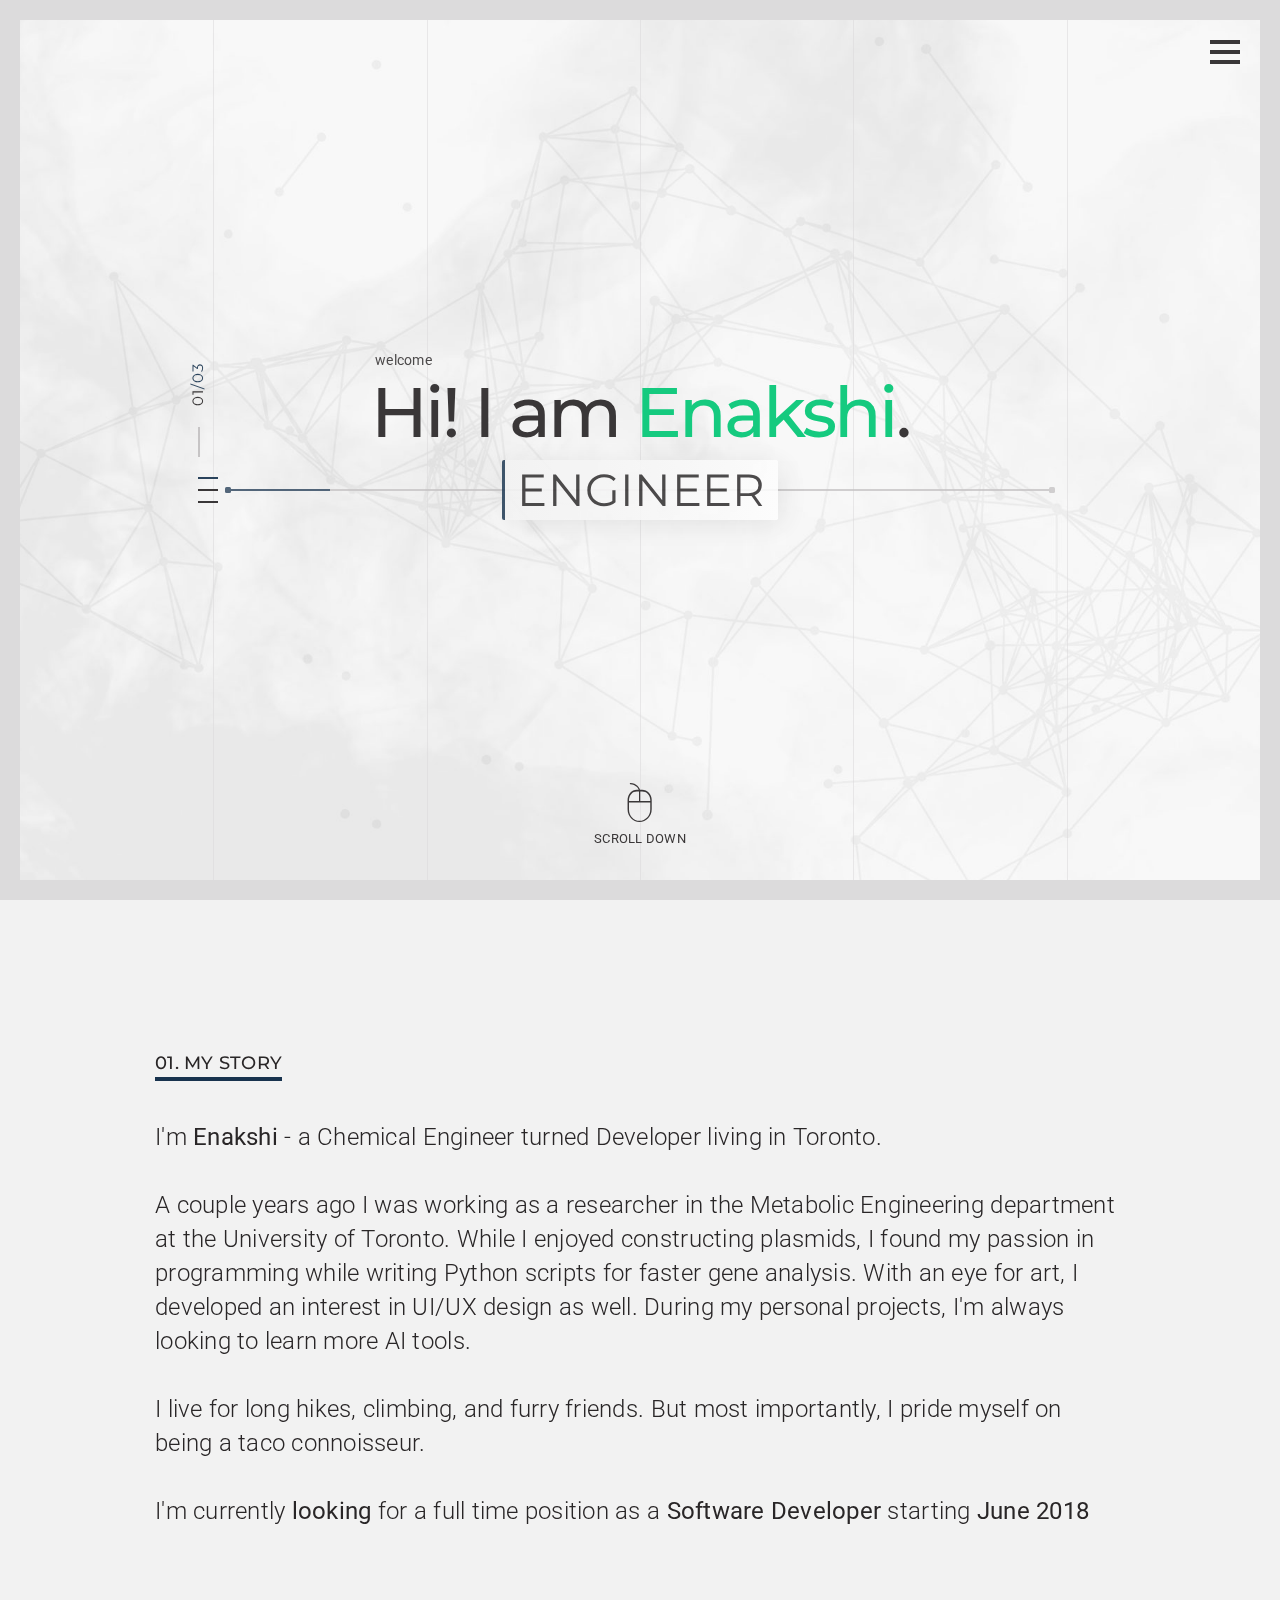
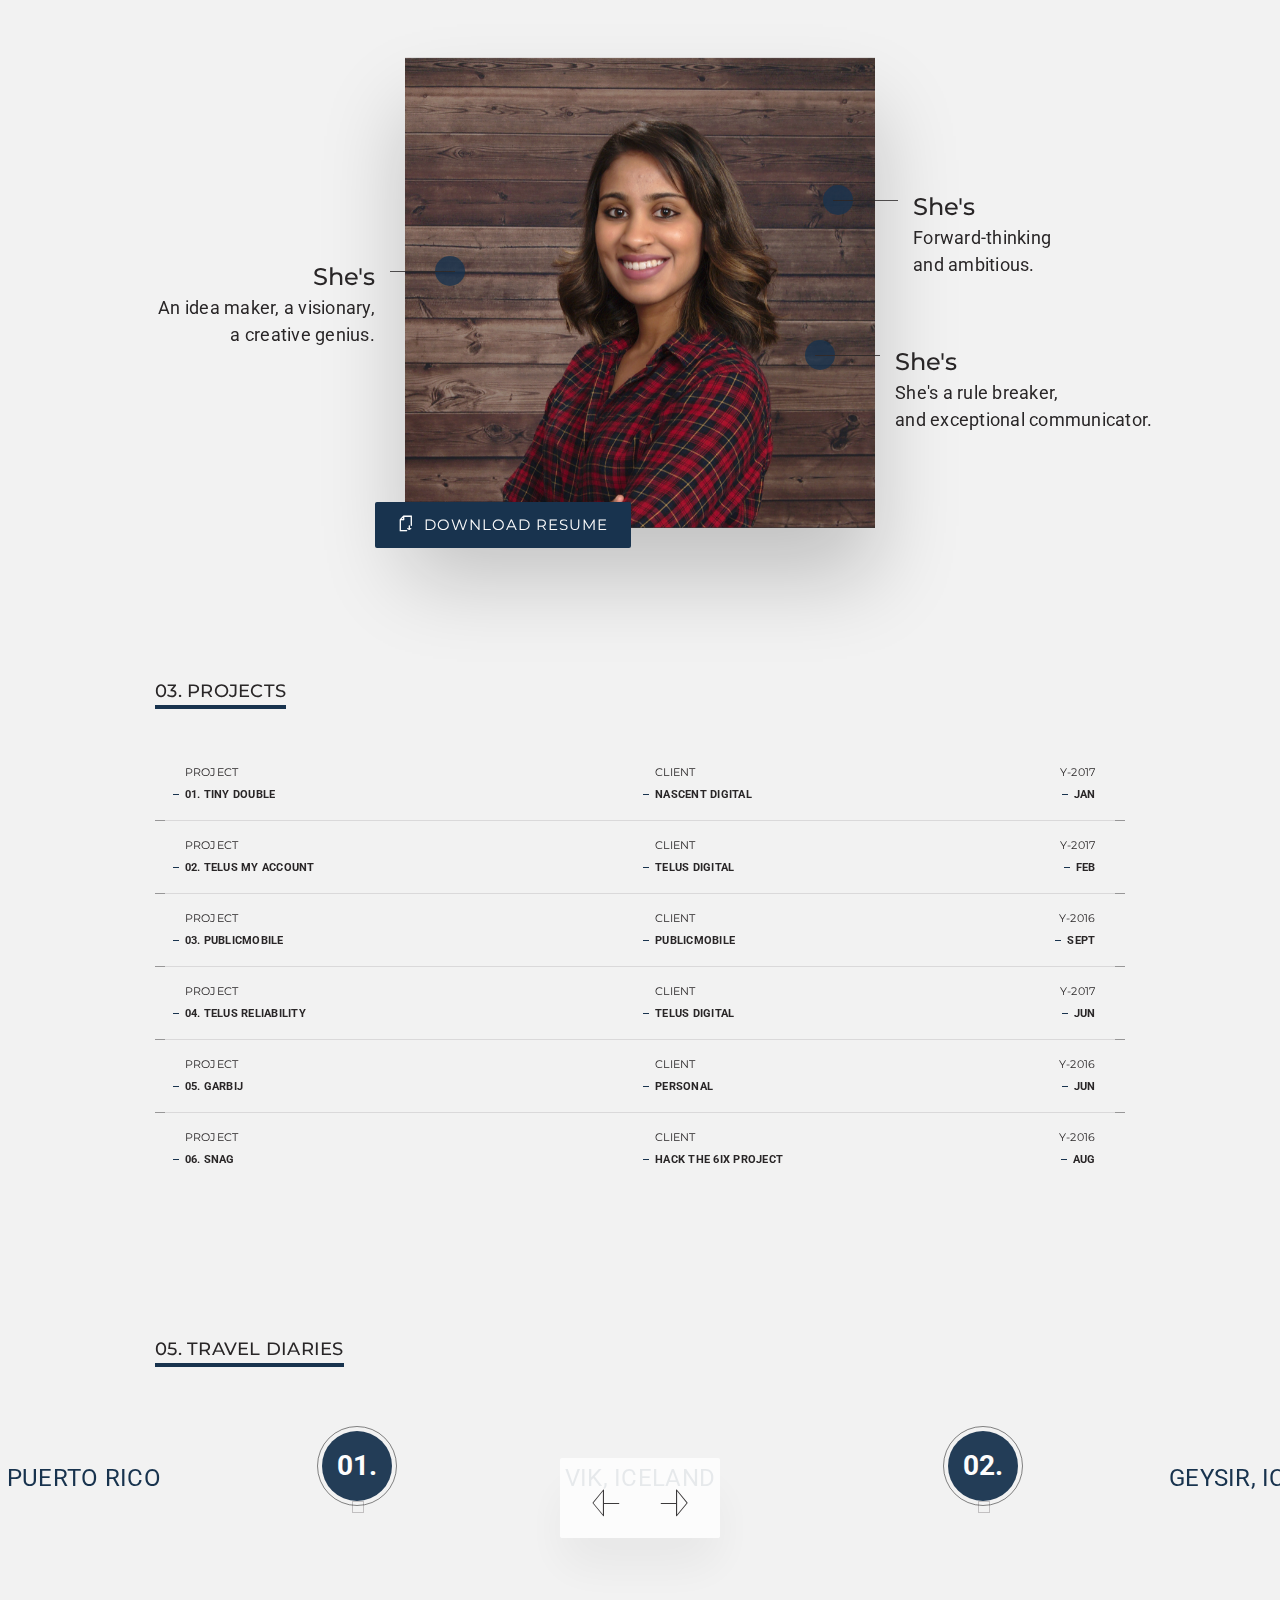
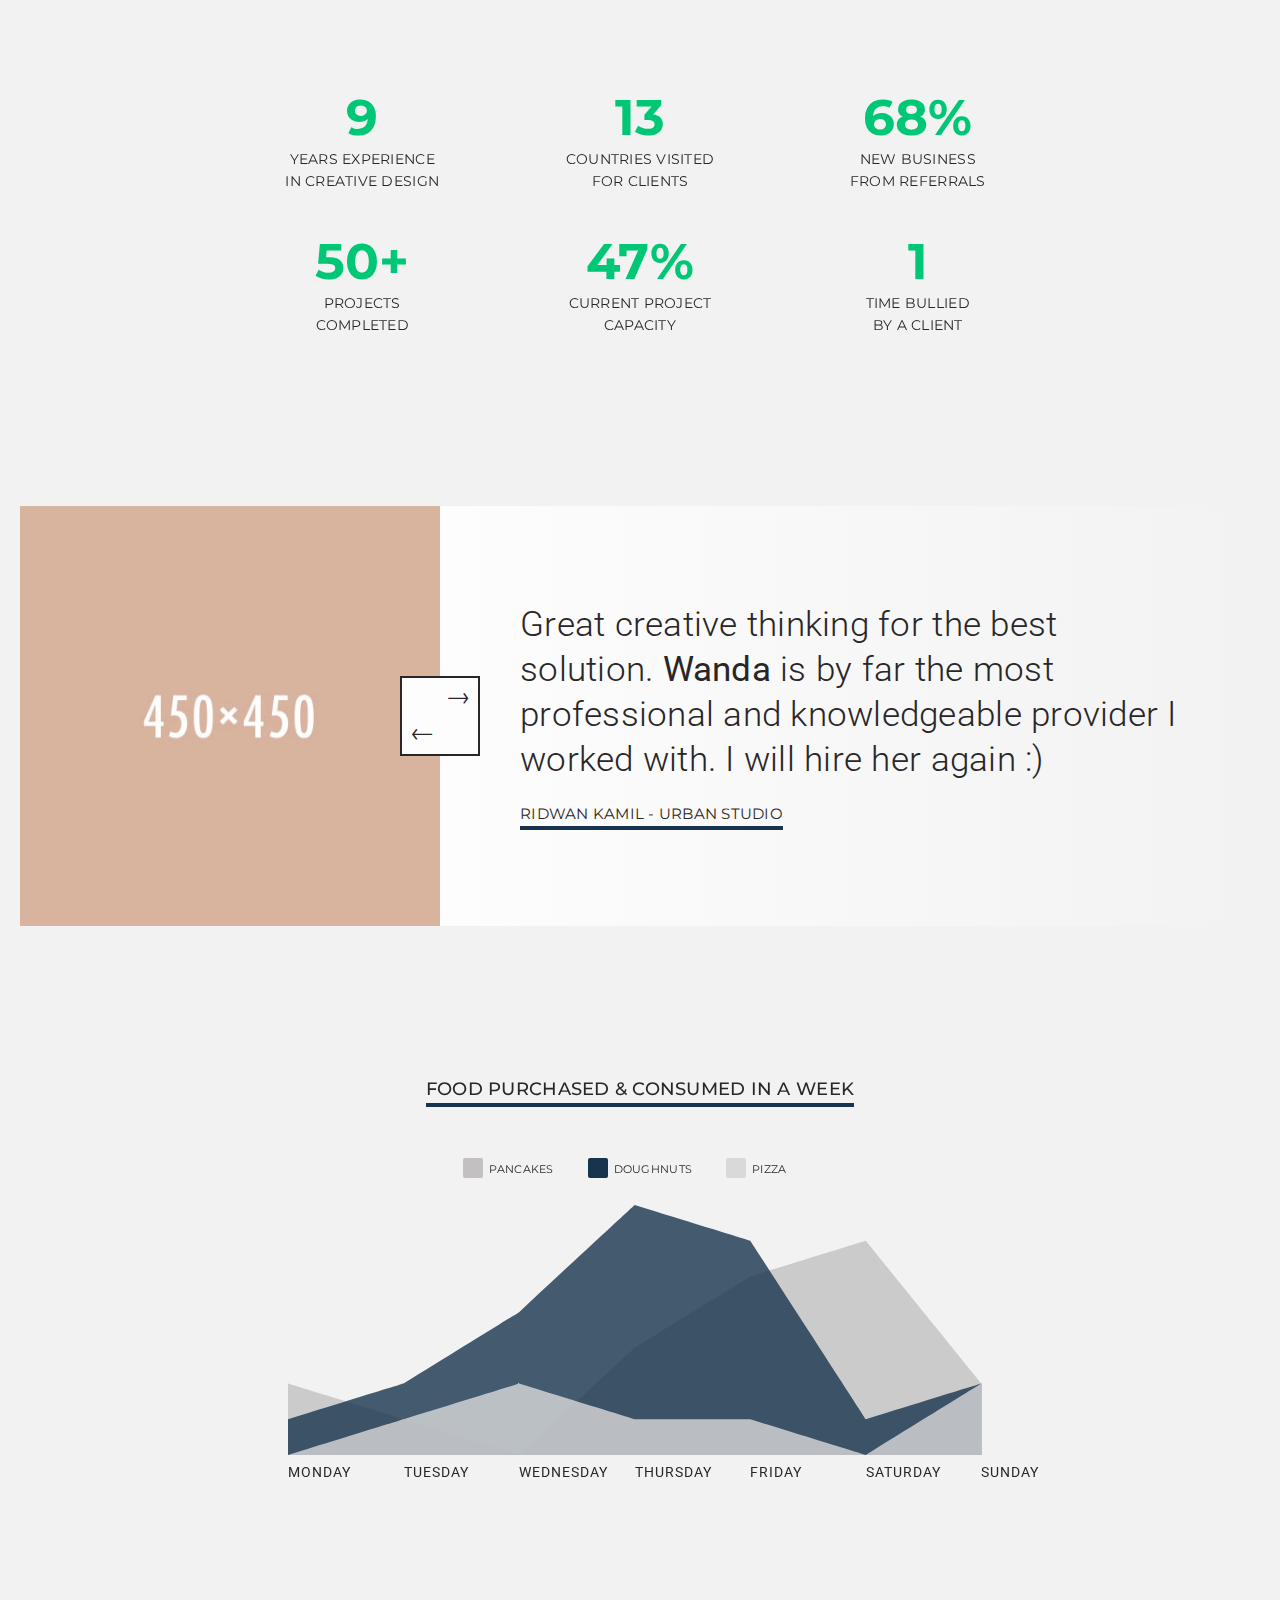
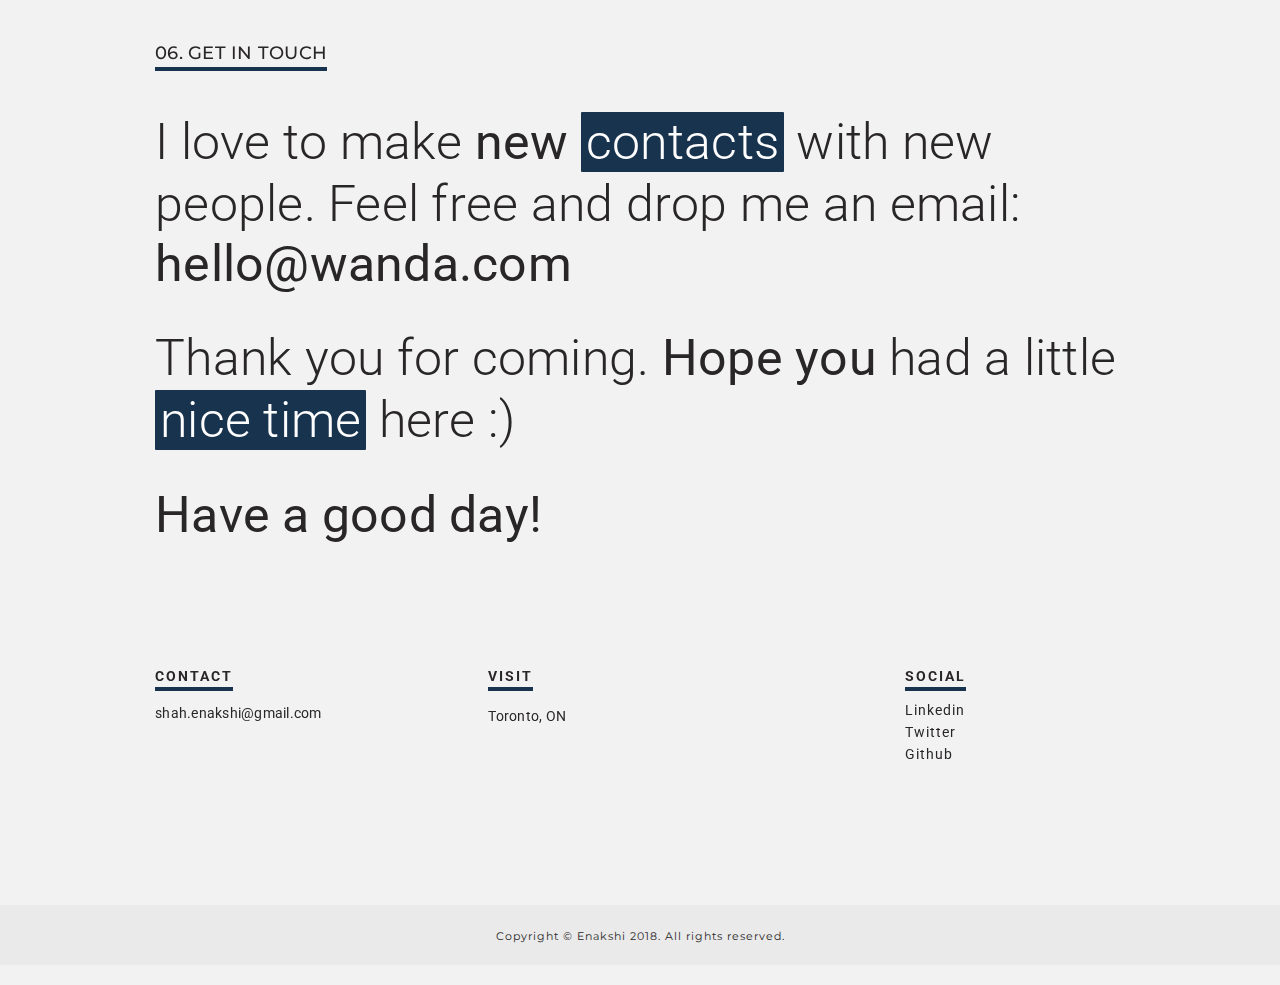
==== commit a64a83aa: "completed travel section" ====
--- a/index.html
+++ b/index.html
@@ -120,7 +120,7 @@
                             </li>
 
                             <li>
-                                <a href="mailto:shah.enakshi@gmail.com" target="_blank"><i class="fa fa-mail"></i></a>
+                                <a href="https://twitter.com/enakshi_shah?lang=en" target="_blank"><i class="fa fa-twitter"></i></a>
                             </li>
 
                             <li>
@@ -336,32 +336,6 @@
                     <!-- //.col-sm-6 -->
                 </div>
                 <!-- //.row -->
-
-                <div class="profile-chart margin-9 no-margin-bottom no-margin-rl">
-                    <div class="row">
-                        <div class="item col-xs-12 col-sm-3">
-                            <span class="font-family-alt text-uppercase" data-percent="75">Angular2</span>
-                        </div>
-                        <!-- //.item -->
-
-                        <div class="item col-xs-12 col-sm-3">
-                            <span class="font-family-alt text-uppercase" data-percent="60">React</span>
-                        </div>
-                        <!-- //.item -->
-
-                        <div class="item col-xs-12 col-sm-3">
-                            <span class="font-family-alt text-uppercase" data-percent="75">Android</span>
-                        </div>
-                        <!-- //.item -->
-
-                        <div class="item col-xs-12 col-sm-3">
-                            <span class="font-family-alt text-uppercase" data-percent="40">iOS</span>
-                        </div>
-                        <!-- //.item -->
-                    </div>
-                    <!-- //.row -->
-                </div>
-                <!-- //.profile-chart -->
             </div>
             <!-- //.container -->
         </div>
@@ -370,45 +344,15 @@
     <!-- //SECTION - PROFILE END -->
     
     
-    
-    <!-- SECTION - COLLABORATION START -->
-    <section id="collaboration" class="section background-gray-light no-padding-bottom">
-        <div class="section-content">
-            <div class="container">
-                <div class="row">
-                    <div class="col-md-12">
-                        <h3 class="section-title display-inline-block font-family-alt margin-4 no-margin-rl no-margin-top text-extra-large text-uppercase title-underline">
-                            02. Collaboration
-                        </h3>
-
-                        <p class="font-weight-300 title-extra-large-3">
-                            While I am not currently accepting new work, I'm always <span class="text-highlight">excited</span> to hear about <span class="font-weight-400">new</span> <span class="text-highlight">ideas</span> and <span class="font-weight-400">collaborations.</span>
-                        </p>
-
-                        <p class="font-weight-300 margin-3-5 no-margin-bottom no-margin-rl title-extra-large-3">
-                            In the last few years I <span class="font-weight-400">worked</span> and <span class="font-weight-400">collaborated</span> with <span class="text-highlight">agencies</span> such as Kamil Studio, Valet, Echo, & <span class="font-weight-400">many more</span>.
-                        </p>
-                    </div>
-                    <!-- //.col-md-12 -->
-                </div>
-                <!-- //.row -->
-            </div>
-            <!-- //.container -->
-        </div>
-        <!-- //.section-content -->
-    </section>
-    <!-- //SECTION - COLLABORATION END -->
-    
-    
-    
     <!-- SECTION - PROJECTS START -->
+
     <section id="project" class="section background-gray-light no-padding-bottom">
         <div class="section-content">
             <div class="container">
                 <div class="row">
                     <div class="col-md-12">
                         <h3 class="section-title display-inline-block font-family-alt margin-4 no-margin-rl no-margin-top text-extra-large text-uppercase title-underline">
-                            03. Selected Projects
+                            03. Projects
                         </h3>
                     </div>
                     <!-- //.col-md-12 -->
@@ -416,47 +360,16 @@
                 <!-- //.row -->
 
                 <div class="row">
-                    <div class="col-md-3">
-                        <div class="project-nav position-relative">
-                            <span class="font-family-alt visible-xs visible-sm text-extra-large text-uppercase">
-                                Filter Project:
-                            </span>
-
-                            <ul class="font-family-alt list-unstyled text-extra-large text-uppercase">
-                                <li class="active padding-1-5 no-padding-rl">
-                                    <a href="#" data-filter="*" class="display-inline-block">All</a>
-                                </li>
-
-                                <li class="padding-1-5 no-padding-rl">
-                                    <a href="#" data-filter=".character-design" class="display-inline-block">Character Design</a>
-                                </li>
-
-                                <li class="padding-1-5 no-padding-rl">
-                                    <a href="#" data-filter=".digital-art" class="display-inline-block">Digital Art</a>
-                                </li>
-
-                                <li class="padding-1-5 no-padding-rl">
-                                    <a href="#" data-filter=".illustration" class="display-inline-block">Illustration</a>
-                                </li>
-
-                                <li class="padding-1-5 no-padding-rl">
-                                    <a href="#" data-filter=".painting" class="display-inline-block">Painting</a>
-                                </li>
-                            </ul>
-                        </div>
-                        <!-- //.project-nav -->
-                    </div>
-                    <!-- //.col-md-3 -->
-
-                    <div class="col-md-9">
+                    <div class="col-md-9 override-width-100">
                         <div class="projects background-gray-light width-100">
 
                             <!-- Project Item Start -->
-                            <div class="item painting"
-                                data-project-title="01. Mariana Nolasco"
-                                data-project-about="Mariana Nolasco 2D. Lorem ipsum dolor sit amet, consectetur adipiscing elit, sed do eiusmod tempor incididunt ut labore et dolore magna aliqua. Ut enim ad minim veniam, quis nostrud exercitation ullamco laboris nisi ut aliquip ex ea commodo consequat."
-                                data-project-img="assets/images/projects/01.jpg"
-                                data-project-link="https://www.behance.net/gallery/38763759/mariana-nolasco-2d">
+                            <div class="item tiny-double"
+                                id="tinydouble"
+                                data-project-title="01. Tiny Double"
+                                data-project-about="It's you, only tinier! Customize your own avatar with holiday, seasonal, and nascent edition styles. Built with Angular 2 and HTML Canvas."
+                                data-project-img="assets/devices/tiny-double.png"
+                                data-project-link="http://tinydouble.nascentdigital.com/">
 
                                 <span class="hover-bg"></span>
 
@@ -467,7 +380,7 @@
                                         </span>
 
                                         <span class="display-inline-block font-weight-700 has-sideline text-small text-uppercase position-relative">
-                                            01. Mariana Nolasco
+                                            01. Tiny Double
                                         </span>
                                     </div>
                                     <!-- //.item-col -->
@@ -478,18 +391,18 @@
                                         </span>
 
                                         <span class="display-inline-block font-weight-700 has-sideline text-small text-uppercase position-relative">
-                                            Personal Project
+                                            Nascent Digital
                                         </span>
                                     </div>
                                     <!-- //.item-col -->
 
                                     <div class="item-col col-xs-3 col-sm-2 text-right">
                                         <span class="display-block font-family-alt text-small text-uppercase">
-                                            Y-2016
-                                        </span>
-
-                                        <span class="display-inline-block font-weight-700 has-sideline text-small text-uppercase position-relative">
-                                            Jul
+                                            Y-2017
+                                        </span>
+
+                                        <span class="display-inline-block font-weight-700 has-sideline text-small text-uppercase position-relative">
+                                            Jan
                                         </span>
                                     </div>
                                     <!-- //.item-col -->
@@ -498,11 +411,12 @@
                             </div>
                             <!-- //.item -->
 
-                            <div class="item digital-art illustration"
-                                data-project-title="02. Sara"
-                                data-project-about="Sara. Each girl has their own interesting features. Lorem ipsum dolor sit amet, consectetur adipiscing elit, sed do eiusmod tempor incididunt ut labore et dolore magna aliqua."
-                                data-project-img="assets/images/projects/02.jpg"
-                                data-project-link="https://www.behance.net/gallery/33544331/Portraits-2">
+                            <div class="item telus-my-account"
+                                id="telusmyaccount"
+                                data-project-title="02. TELUS My Account"
+                                data-project-about="The official TELUS Android application for viewing mobile usage, paying bills, viewing offers, and more. Built using Android Studio."
+                                data-project-img="assets/devices/my-account.png"
+                                data-project-link="https://play.google.com/store/apps/details?id=com.telus.myaccount">
 
                                 <span class="hover-bg"></span>
 
@@ -513,7 +427,7 @@
                                         </span>
 
                                         <span class="display-inline-block font-weight-700 has-sideline text-small text-uppercase position-relative">
-                                            02. Sara
+                                            02. TELUS My Account
                                         </span>
                                     </div>
                                     <!-- //.item-col -->
@@ -524,18 +438,18 @@
                                         </span>
 
                                         <span class="display-inline-block font-weight-700 has-sideline text-small text-uppercase position-relative">
-                                            Vinogradov Aleksei
+                                            TELUS Digital
                                         </span>
                                     </div>
                                     <!-- //.item-col -->
 
                                     <div class="item-col col-xs-3 col-sm-2 text-right">
                                         <span class="display-block font-family-alt text-small text-uppercase">
-                                            Y-2016
-                                        </span>
-
-                                        <span class="display-inline-block font-weight-700 has-sideline text-small text-uppercase position-relative">
-                                            Jul
+                                            Y-2017
+                                        </span>
+
+                                        <span class="display-inline-block font-weight-700 has-sideline text-small text-uppercase position-relative">
+                                            Feb
                                         </span>
                                     </div>
                                     <!-- //.item-col -->
@@ -544,11 +458,12 @@
                             </div>
                             <!-- //.item -->
 
-                            <div class="item character-design"
-                                data-project-title="03. Toons in Real World"
-                                data-project-about="I enjoy spending lazy times doodling. So, I planned to post atleast one doodle a day on my Instagram profile. Lorem ipsum dolor sit amet, consectetur adipiscing elit, sed do eiusmod tempor incididunt ut labore et dolore magna aliqua."
-                                data-project-img="assets/images/projects/03.jpg"
-                                data-project-link="https://www.behance.net/gallery/21879307/Toons-in-Real-world">
+                            <div class="item publicmobile" 
+                                id="publicmobile"
+                                data-project-title="03. Publicmobile"
+                                data-project-about="The one stop shop for signing up and managing mobile plans. Built with AngularJS and migrated to React."
+                                data-project-img="assets/devices/publicmobile.png"
+                                data-project-link="https://www.publicmobile.ca">
 
                                 <span class="hover-bg"></span>
 
@@ -559,7 +474,7 @@
                                         </span>
 
                                         <span class="display-inline-block font-weight-700 has-sideline text-small text-uppercase position-relative">
-                                            03. Toons in Real World
+                                            03. Publicmobile
                                         </span>
                                     </div>
                                     <!-- //.item-col -->
@@ -570,7 +485,7 @@
                                         </span>
 
                                         <span class="display-inline-block font-weight-700 has-sideline text-small text-uppercase position-relative">
-                                            Manik n Ratan
+                                            Publicmobile
                                         </span>
                                     </div>
                                     <!-- //.item-col -->
@@ -581,7 +496,7 @@
                                         </span>
 
                                         <span class="display-inline-block font-weight-700 has-sideline text-small text-uppercase position-relative">
-                                            Jun
+                                            Sept
                                         </span>
                                     </div>
                                     <!-- //.item-col -->
@@ -590,11 +505,11 @@
                             </div>
                             <!-- //.item -->
 
-                            <div class="item digital-art painting"
-                                data-project-title="04. Captain America"
-                                data-project-about="Captain America. Lorem ipsum dolor sit amet, consectetur adipiscing elit, sed do eiusmod tempor incididunt ut labore et dolore magna aliqua. Ut enim ad minim veniam, quis nostrud exercitation ullamco laboris nisi ut aliquip ex ea commodo consequat."
-                                data-project-img="assets/images/projects/04.jpg"
-                                data-project-link="https://www.behance.net/gallery/37556987/capital-america">
+                            <div class="item telus-reliability"
+                                data-project-title="04. TELUS Reliability"
+                                data-project-about="The Reliability program uses the dual track agile methodology to discover new software solutions while refactoring and maintaining existing products. Primarily used React, Redux, and Android Studio."
+                                data-project-img="assets/devices/telus_logo.png"
+                                data-project-link="#">
 
                                 <span class="hover-bg"></span>
 
@@ -605,7 +520,7 @@
                                         </span>
 
                                         <span class="display-inline-block font-weight-700 has-sideline text-small text-uppercase position-relative">
-                                            04. Captain America
+                                            04. TELUS Reliability
                                         </span>
                                     </div>
                                     <!-- //.item-col -->
@@ -616,18 +531,18 @@
                                         </span>
 
                                         <span class="display-inline-block font-weight-700 has-sideline text-small text-uppercase position-relative">
-                                            Personal Project
+                                            TELUS Digital
                                         </span>
                                     </div>
                                     <!-- //.item-col -->
 
                                     <div class="item-col col-xs-3 col-sm-2 text-right">
                                         <span class="display-block font-family-alt text-small text-uppercase">
-                                            Y-2016
-                                        </span>
-
-                                        <span class="display-inline-block font-weight-700 has-sideline text-small text-uppercase position-relative">
-                                            May
+                                            Y-2017
+                                        </span>
+
+                                        <span class="display-inline-block font-weight-700 has-sideline text-small text-uppercase position-relative">
+                                            Jun
                                         </span>
                                     </div>
                                     <!-- //.item-col -->
@@ -636,11 +551,11 @@
                             </div>
                             <!-- //.item -->
 
-                            <div class="item illustration"
-                                data-project-title="05. Life is Strange: Max(ine) Caulfield"
-                                data-project-about="Coloring study of Max Caulfield from videogame Life is Strange. Lorem ipsum dolor sit amet, consectetur adipiscing elit, sed do eiusmod tempor incididunt ut labore et dolore magna aliqua."
-                                data-project-img="assets/images/projects/05.jpg"
-                                data-project-link="https://www.behance.net/gallery/38719751/Life-is-Strange-Max(ine)-Caulfield">
+                            <div class="item garbij"
+                                data-project-title="05. Garbij"
+                                data-project-about="Garbij is an online trading platform that allows users to purchase extra garbage spaces from users seeking to sell excess spaces. Built with Ruby on Rails Paypal API."
+                                data-project-img="assets/devices/garbij.png"
+                                data-project-link="https://garbij.herokuapp.com/">
 
                                 <span class="hover-bg"></span>
 
@@ -651,7 +566,7 @@
                                         </span>
 
                                         <span class="display-inline-block font-weight-700 has-sideline text-small text-uppercase position-relative">
-                                            05. Life is Strange: Max(ine) Caulfield
+                                            05. Garbij
                                         </span>
                                     </div>
                                     <!-- //.item-col -->
@@ -662,7 +577,7 @@
                                         </span>
 
                                         <span class="display-inline-block has-sideline font-weight-700 text-small text-uppercase position-relative">
-                                            Fabiola Nocera
+                                            Personal
                                         </span>
                                     </div>
                                     <!-- //.item-col -->
@@ -673,7 +588,7 @@
                                         </span>
 
                                         <span class="display-inline-block font-weight-700 has-sideline text-small text-uppercase position-relative">
-                                            Apr
+                                            Jun
                                         </span>
                                     </div>
                                     <!-- //.item-col -->
@@ -682,11 +597,11 @@
                             </div>
                             <!-- //.item -->
 
-                            <div class="item digital-art character-design"
-                                data-project-title="06. Caiane"
-                                data-project-about="A funny caricature of a pretty girl. Lorem ipsum dolor sit amet, consectetur adipiscing elit, sed do eiusmod tempor incididunt ut labore et dolore magna aliqua. Ut enim ad minim veniam, quis nostrud exercitation ullamco laboris nisi ut aliquip ex ea commodo consequat."
-                                data-project-img="assets/images/projects/06.jpg"
-                                data-project-link="https://www.behance.net/gallery/29073249/Caiane">
+                            <div class="item snag"
+                                data-project-title="06. Snag"
+                                data-project-about="A Chrome Extension and webpage that uses Indico sentiment analysis to filter Twitter feed. Built with React and NodeJS."
+                                data-project-img="assets/devices/snag.png"
+                                data-project-link="https://github.com/shahenak/snag-extension">
 
                                 <span class="hover-bg"></span>
 
@@ -697,7 +612,7 @@
                                         </span>
 
                                         <span class="display-inline-block font-weight-700 has-sideline text-small text-uppercase position-relative">
-                                            06. Caiane
+                                            06. Snag
                                         </span>
                                     </div>
                                     <!-- //.item-col -->
@@ -708,7 +623,7 @@
                                         </span>
 
                                         <span class="display-inline-block font-weight-700 has-sideline text-small text-uppercase position-relative">
-                                            Lucas Zaboti Minitti
+                                            Hack the 6ix Project
                                         </span>
                                     </div>
                                     <!-- //.item-col -->
@@ -719,7 +634,7 @@
                                         </span>
 
                                         <span class="display-inline-block font-weight-700 has-sideline text-small text-uppercase position-relative">
-                                            Feb
+                                            Aug
                                         </span>
                                     </div>
                                     <!-- //.item-col -->
@@ -727,99 +642,6 @@
                                 <!-- //.row -->
                             </div>
                             <!-- //.item -->
-
-                            <div class="item painting"
-                                data-project-title="07. Abigail"
-                                data-project-about="Abigail is an original character i created a bit ago, for a short story I had in mind. Lorem ipsum dolor sit amet, consectetur adipiscing elit, sed do eiusmod tempor incididunt ut labore et dolore magna aliqua. Ut enim ad minim veniam, quis nostrud exercitation ullamco laboris nisi ut aliquip ex ea commodo consequat."
-                                data-project-img="assets/images/projects/07.jpg"
-                                data-project-link="https://www.behance.net/gallery/36279473/abigail-character-design">
-
-                                <span class="hover-bg"></span>
-
-                                <div class="row width-100">
-                                    <div class="item-col col-xs-9 col-sm-6">
-                                        <span class="display-block font-family-alt text-small text-uppercase">
-                                            Project
-                                        </span>
-
-                                        <span class="display-inline-block font-weight-700 has-sideline text-small text-uppercase position-relative">
-                                            07. Abigail
-                                        </span>
-                                    </div>
-                                    <!-- //.item-col -->
-
-                                    <div class="item-col col-sm-4 hidden-xs">
-                                        <span class="display-block font-family-alt text-small text-uppercase">
-                                            Client
-                                        </span>
-
-                                        <span class="display-inline-block font-weight-700 has-sideline text-small text-uppercase position-relative">
-                                            Fabiola Nocera
-                                        </span>
-                                    </div>
-                                    <!-- //.item-col -->
-
-                                    <div class="item-col col-xs-3 col-sm-2 text-right">
-                                        <span class="display-block font-family-alt text-small text-uppercase">
-                                            Y-2015
-                                        </span>
-
-                                        <span class="display-inline-block font-weight-700 has-sideline text-small text-uppercase position-relative">
-                                            Dec
-                                        </span>
-                                    </div>
-                                    <!-- //.item-col -->
-                                </div>
-                                <!-- //.row -->
-                            </div>
-                            <!-- //.item -->
-
-                            <div class="item digital-art illustration"
-                                data-project-title="08. Queen of All Vampires"
-                                data-project-about="Redesign of Marceline the Vampire Queen from Adventure Time. Lorem ipsum dolor sit amet, consectetur adipiscing elit, sed do eiusmod tempor incididunt ut labore et dolore magna aliqua. Ut enim ad minim veniam, quis nostrud exercitation ullamco laboris nisi ut aliquip ex ea commodo consequat."
-                                data-project-img="assets/images/projects/08.jpg"
-                                data-project-link="https://www.behance.net/gallery/40226865/Queen-of-all-vampires">
-
-                                <span class="hover-bg"></span>
-
-                                <div class="row width-100">
-                                    <div class="item-col col-xs-9 col-sm-6">
-                                        <span class="display-block font-family-alt text-small text-uppercase">
-                                            Project
-                                        </span>
-
-                                        <span class="display-inline-block font-weight-700 has-sideline text-small text-uppercase position-relative">
-                                            08. Queen of All Vampires
-                                        </span>
-                                    </div>
-                                    <!-- //.item-col -->
-
-                                    <div class="item-col col-sm-4 hidden-xs">
-                                        <span class="display-block font-family-alt text-small text-uppercase">
-                                            Client
-                                        </span>
-
-                                        <span class="display-inline-block font-weight-700 has-sideline text-small text-uppercase position-relative">
-                                            Fabiola Nocera
-                                        </span>
-                                    </div>
-                                    <!-- //.item-col -->
-
-                                    <div class="item-col col-xs-3 col-sm-2 text-right">
-                                        <span class="display-block font-family-alt text-small text-uppercase">
-                                            Y-2015
-                                        </span>
-
-                                        <span class="display-inline-block font-weight-700 has-sideline text-small text-uppercase position-relative">
-                                            Nov
-                                        </span>
-                                    </div>
-                                    <!-- //.item-col -->
-                                </div>
-                                <!-- //.row -->
-                            </div>
-                            <!-- //Project Item End -->
-
                         </div>
                         <!-- //.projects -->
                     </div>
@@ -834,193 +656,14 @@
     <!-- //SECTION - PROJECTS END -->
     
     
-    
-    <!-- SECTION - SERVICES START -->
-    <section id="services" class="section background-gray-light no-padding-bottom">
-        <div class="section-content">
-            <div class="container">
-                <div class="row">
-                    <div class="col-md-10 col-md-offset-1">
-                        <div class="text-center">
-                            <h3 class="section-title display-inline-block font-family-alt margin-4 no-margin-rl no-margin-top text-extra-large text-uppercase title-underline">
-                                04. What Can I Do
-                            </h3>
-                        </div>
-                        <!-- //.text-center -->
-                    </div>
-                    <!-- //.col-md-10 -->
-                </div>
-                <!-- //.row -->
-
-                <div class="row">
-                    <div class="col-md-10 col-md-offset-1">
-                        <div class="row">
-                            <div class="services-item col-sm-4">
-                                <div class="inner-content font-family-alt text-center">
-                                    <i class="icon-Old-TV text-color title-extra-large-3"></i>
-
-                                    <span class="display-block text-medium text-uppercase">
-                                        Visual <span class="font-weight-700">Design</span>
-                                    </span>
-
-                                    <span class="display-block text-medium text-uppercase">
-                                        001.
-                                    </span>
-                                </div>
-                                <!-- //.inner-content -->
-                            </div>
-                            <!-- //.services-item -->
-
-                            <div class="services-item col-sm-4">
-                                <div class="inner-content font-family-alt text-center">
-                                    <i class="icon-Paper-Plane text-color title-extra-large-3"></i>
-
-                                    <span class="display-block text-medium text-uppercase">
-                                        Creative <span class="font-weight-700">Direction</span>
-                                    </span>
-
-                                    <span class="display-block text-medium text-uppercase">
-                                        002.
-                                    </span>
-                                </div>
-                                <!-- //.inner-content -->
-                            </div>
-                            <!-- //.services-item -->
-
-                            <div class="services-item col-sm-4">
-                                <div class="inner-content font-family-alt text-center">
-                                    <i class="icon-Paint-Bucket text-color title-extra-large-3"></i>
-
-                                    <span class="display-block text-medium text-uppercase">
-                                        Service <span class="font-weight-700">Design</span>
-                                    </span>
-
-                                    <span class="display-block text-medium text-uppercase">
-                                        003.
-                                    </span>
-                                </div>
-                                <!-- //.inner-content -->
-                            </div>
-                            <!-- //.services-item -->
-
-                            <div class="services-item col-sm-4">
-                                <div class="inner-content font-family-alt text-center">
-                                    <i class="icon-Light-Bulb2 text-color title-extra-large-3"></i>
-
-                                    <span class="display-block text-medium text-uppercase">
-                                        Concepting
-                                    </span>
-
-                                    <span class="display-block text-medium text-uppercase">
-                                        004.
-                                    </span>
-                                </div>
-                                <!-- //.inner-content -->
-                            </div>
-                            <!-- //.services-item -->
-
-                            <div class="services-item col-sm-4">
-                                <div class="inner-content font-family-alt text-center">
-                                    <i class="icon-Monitor-phone text-color title-extra-large-3"></i>
-
-                                    <span class="display-block text-medium text-uppercase">
-                                        UX <span class="font-weight-700">Design</span>
-                                    </span>
-
-                                    <span class="display-block text-medium text-uppercase">
-                                        005.
-                                    </span>
-                                </div>
-                                <!-- //.inner-content -->
-                            </div>
-                            <!-- //.services-item -->
-
-                            <div class="services-item col-sm-4">
-                                <div class="inner-content font-family-alt text-center">
-                                    <i class="icon-Brush text-color title-extra-large-3"></i>
-
-                                    <span class="display-block text-medium text-uppercase">
-                                        Art <span class="font-weight-700">Direction</span>
-                                    </span>
-
-                                    <span class="display-block text-medium text-uppercase">
-                                        006.
-                                    </span>
-                                </div>
-                                <!-- //.inner-content -->
-                            </div>
-                            <!-- //.services-item -->
-
-                            <div class="services-item col-sm-4">
-                                <div class="inner-content font-family-alt text-center">
-                                    <i class="icon-Dinosaur text-color title-extra-large-3"></i>
-
-                                    <span class="display-block text-medium text-uppercase">
-                                        Brand <span class="font-weight-700">Identiy</span>
-                                    </span>
-
-                                    <span class="display-block text-medium text-uppercase">
-                                        007.
-                                    </span>
-                                </div>
-                                <!-- //.inner-content -->
-                            </div>
-                            <!-- //.services-item -->
-
-                            <div class="services-item col-sm-4">
-                                <div class="inner-content font-family-alt text-center">
-                                    <i class="icon-Inifity text-color title-extra-large-3"></i>
-
-                                    <span class="display-block text-medium text-uppercase">
-                                        Interaction <span class="font-weight-700">Design</span>
-                                    </span>
-
-                                    <span class="display-block text-medium text-uppercase">
-                                        008.
-                                    </span>
-                                </div>
-                                <!-- //.inner-content -->
-                            </div>
-                            <!-- //.services-item -->
-
-                            <div class="services-item col-sm-4">
-                                <div class="inner-content font-family-alt text-center">
-                                    <i class="icon-Consulting text-color title-extra-large-3"></i>
-
-                                    <span class="display-block text-medium text-uppercase">
-                                        Consulting
-                                    </span>
-
-                                    <span class="display-block text-medium text-uppercase">
-                                        009.
-                                    </span>
-                                </div>
-                                <!-- //.inner-content -->
-                            </div>
-                            <!-- //.services-item -->
-                        </div>
-                        <!-- //.row -->
-                    </div>
-                    <!-- //.col-md-10 -->
-                </div>
-                <!-- //.row -->
-            </div>
-            <!-- //.container -->
-        </div>
-        <!-- //.section-content -->
-    </section>
-    <!-- //SECTION - SERVICES END -->
-    
-    
-    
-    <!-- SECTION - STUDIO START -->
+    <!-- SECTION - TRAVEL START -->
     <section id="studio" class="section background-gray-light overflow-visible no-padding-bottom">
         <div class="section-content">
             <div class="container">
                 <div class="row">
                     <div class="col-md-12">
                         <h3 class="section-title display-inline-block font-family-alt margin-4 no-margin-rl no-margin-top text-extra-large text-uppercase title-underline">
-                            05. My Little Studio
+                            05. Travel Diaries 
                         </h3>
                     </div>
                     <!-- //.col-md-12 -->
@@ -1030,66 +673,95 @@
             <!-- //.container -->
 
             <div class="gallery-carousel position-relative width-100">
+
+                <!-- //.gallery-cell -->
+
                 <div class="gallery-cell">
                     <span class="cell-number display-block font-weight-700 text-center title-large text-white">
-                        01.
-                    </span>
-
-                    <img src="assets/images/studio/01.jpg" alt=""/>
+                        01. 
+                    </span>
+                    <span class="cell-description display-block title-medium">
+                        Vik, Iceland 
+                    </span>
+                    <img src="assets/travel/photos/iceland/iceland-vik.jpg" alt=""/>
                 </div>
                 <!-- //.gallery-cell -->
 
                 <div class="gallery-cell">
                     <span class="cell-number display-block font-weight-700 text-center title-large text-white">
-                        02.
-                    </span>
-
-                    <img src="assets/images/studio/02.jpg" alt=""/>
+                        02. 
+                    </span>
+                    <span class="cell-description display-block title-medium">
+                        Geysir, Iceland 
+                    </span>
+                    <img src="assets/travel/photos/iceland/iceland-geysir.jpg" alt=""/>
                 </div>
                 <!-- //.gallery-cell -->
 
                 <div class="gallery-cell">
                     <span class="cell-number display-block font-weight-700 text-center title-large text-white">
-                        03.
-                    </span>
-
-                    <img src="assets/images/studio/03.jpg" alt=""/>
+                        03. 
+                    </span>
+                    <span class="cell-description display-block title-medium">
+                        Glacier Lagoon, Iceland
+                    </span>
+                    <img src="assets/travel/photos/iceland/iceland-glacier.jpg" alt=""/>
                 </div>
                 <!-- //.gallery-cell -->
 
                 <div class="gallery-cell">
                     <span class="cell-number display-block font-weight-700 text-center title-large text-white">
-                        04.
-                    </span>
-
-                    <img src="assets/images/studio/04.jpg" alt=""/>
+                        04. 
+                    </span>
+                    <span class="cell-description display-block title-medium">
+                        Vatnajokull, Iceland
+                    </span>
+                    <img src="assets/travel/photos/iceland/iceland-vat.jpg" alt=""/>
                 </div>
                 <!-- //.gallery-cell -->
 
                 <div class="gallery-cell">
                     <span class="cell-number display-block font-weight-700 text-center title-large text-white">
-                        05.
-                    </span>
-
-                    <img src="assets/images/studio/05.jpg" alt=""/>
-                </div>
+                        05. 
+                    </span>
+                    <span class="cell-description display-block title-medium">
+                        Tobermory, Canada 
+                    </span>
+                    <img src="assets/travel/photos/tobermory/tobermory.jpg" alt=""/>
+                </div>
+
                 <!-- //.gallery-cell -->
-
+                
                 <div class="gallery-cell">
                     <span class="cell-number display-block font-weight-700 text-center title-large text-white">
-                        06.
-                    </span>
-
-                    <img src="assets/images/studio/06.jpg" alt=""/>
+                        06. 
+                    </span>
+                    <span class="cell-description display-block title-medium">
+                        San Juan, Puerto Rico
+                    </span>
+                    <img src="assets/travel/photos/puerto-rico/san-juan.jpg" alt=""/>
                 </div>
                 <!-- //.gallery-cell -->
 
                 <div class="gallery-cell">
                     <span class="cell-number display-block font-weight-700 text-center title-large text-white">
-                        07.
-                    </span>
-
-                    <img src="assets/images/studio/07.jpg" alt=""/>
+                        07. 
+                    </span>
+                    <span class="cell-description display-block title-medium">
+                        Culebra, Puerto Rico
+                    </span>
+                    <img src="assets/travel/photos/puerto-rico/pr-beach.jpg" alt=""/>
+                </div>
+                <!-- //.gallery-cell -->
+
+                <div class="gallery-cell">
+                    <span class="cell-number display-block font-weight-700 text-center title-large text-white">
+                        08. 
+                    </span>
+                    <span class="cell-description display-block title-medium">
+                        El Yunque, Puerto Rico
+                    </span>
+                    <img src="assets/travel/photos/puerto-rico/pr-rainforest.jpg" alt=""/>
                 </div>
                 <!-- //.gallery-cell -->
 
@@ -1469,9 +1141,8 @@
                             Contact
                         </span>
 
-                        <ul class="list-unstyled title-medium">
-                            <li>+12 345 678910</li>
-                            <li>hello@wanda.com</li>
+                        <ul class="list-unstyled text-medium">
+                            <li>shah.enakshi@gmail.com</li>
                         </ul>
                     </div>
                     <!-- //.footer-column -->
@@ -1481,9 +1152,8 @@
                             Visit
                         </span>
 
-                        <ul class="list-unstyled title-medium">
-                            <li>Jl. Raya Pengosekan 270</li>
-                            <li>1012 Ubud, Kec. Gianyar, Bali</li>
+                        <ul class="list-unstyled text-medium">
+                            <li>Toronto, ON</li>
                         </ul>
                     </div>
                     <!-- //.footer-column -->
@@ -1493,11 +1163,10 @@
                             Social
                         </span>
 
-                        <ul class="list-unstyled letter-spacing-1 title-medium">
-                            <li><a href="#" target="_blank">Facebook</a></li>
-                            <li><a href="#" target="_blank">Twitter</a></li>
-                            <li><a href="#" target="_blank">Behance</a></li>
-                            <li><a href="#" target="_blank">Dribbble</a></li>
+                        <ul class="list-unstyled letter-spacing-1 text-medium">
+                            <li><a href="https://www.linkedin.com/in/enakshishah" target="_blank">Linkedin</a></li>
+                            <li><a href="https://twitter.com/enakshi_shah?lang=en" target="_blank">Twitter</a></li>
+                            <li><a href="https://github.com/shahenak" target="_blank">Github</a></li>
                         </ul>
                     </div>
                     <!-- //.footer-column -->
@@ -1510,7 +1179,7 @@
         
         <div class="copyright background-gray position-absolute text-center width-100">
             <span class="font-family-alt letter-spacing-1 line-height-none text-small">
-                Copyright &copy; Wanda 2016. All rights reserved.
+                Copyright &copy; Enakshi 2018. All rights reserved.
             </span>
         </div>
         <!-- //.copyright -->
--- a/assets/css/styles.min.css
+++ b/assets/css/styles.min.css
@@ -1 +1 @@
-@import url(https://fonts.googleapis.com/css?family=Roboto:400,300,700);@import url(http://fonts.googleapis.com/css?family=Montserrat:400,700);a,a:active,a:focus,a:hover{text-decoration:none;color:#292627}body,h1,h2,h3,h4,h5,h6,html,ul{margin:0;padding:0}a,body{color:#292627}body,h6{line-height:23px}.mfp-triggerBtn:hover,.mfp-triggerClose:hover,.nav-trigger.nav-trigger-close:hover,.nav-trigger.nav-trigger-open .nav-toggle:hover,.projects>.item:hover,.text-rotator>.rotator-pagination>.page:hover{cursor:pointer}body,button.mfp-arrow:before{-webkit-font-smoothing:antialiased}body,html{height:100%}body{background-color:#fdfdfd;font-family:Roboto,sans-serif;font-size:13px;letter-spacing:.02em;overflow-x:hidden}a{-webkit-transition:all .2s ease-in-out;-moz-transition:all .2s ease-in-out;-o-transition:all .2s ease-in-out;transition:all .2s ease-in-out}a:active,a:focus,a:hover{outline:0}p{margin:0}img{-webkit-backface-visibility:hidden;height:auto;max-width:100%}dl,ol,ul{list-style-position:outside}input,select,textarea{border:2px solid #eaeaea;font-size:13px;letter-spacing:1px;margin:0 0 20px;max-width:100%;padding:13px 15px;resize:none;width:100%}.btn,input[type=submit]{width:auto}input[type=submit],input[type=button],input[type=email],input[type=password],input[type=search],input[type=text],textarea{-webkit-appearance:none;border-radius:0}input:focus,textarea:focus{outline:0}input[type=submit]:focus{border:none}.no-border-tb,.no-border-top{border-top:none!important}.no-border-right,.no-border-rl{border-right:none!important}.no-border-left,.no-border-rl{border-left:none!important}select::-ms-expand{display:none}.btn,.text-highlight{display:inline-block}::selection{background:#f2f2f2;color:#292627}::-moz-selection{background:#f2f2f2;color:#292627}.background-cover,.background-fix{background-repeat:no-repeat;background-size:cover}::-webkit-input-placeholder{color:#a9a6a8!important;letter-spacing:2px;text-overflow:ellipsis;text-transform:uppercase}:-moz-placeholder{color:#a9a6a8!important;letter-spacing:2px;opacity:1;text-overflow:ellipsis;text-transform:uppercase}:-ms-input-placeholder{color:#a9a6a8!important;letter-spacing:2px;opacity:1;text-overflow:ellipsis;text-transform:uppercase}h1{font-size:45px;line-height:50px}h2{font-size:40px;line-height:45px}h3{font-size:35px;line-height:40px}h4{font-size:25px;line-height:30px}h5{font-size:20px;line-height:25px}h6{font-size:18px}.text-extra-small{font-size:10px!important;line-height:15px!important}.text-small{font-size:11px!important;line-height:20px!important}.text-medium{font-size:14px!important;line-height:22px!important}.text-large{font-size:15px!important;line-height:24px!important}.text-extra-large{font-size:18px!important;line-height:27px!important}.title-small{font-size:20px!important;line-height:30px!important}.title-medium{font-size:24px!important;line-height:34px!important}.title-large{font-size:28px!important;line-height:38px!important}.title-extra-large{font-size:35px!important;line-height:45px!important}.title-extra-large-2{font-size:45px!important;line-height:55px!important}.title-extra-large-3{font-size:50px!important;line-height:60px!important}.title-extra-large-4{font-size:70px!important;line-height:80px!important}.title-extra-large-5{font-size:80px!important;line-height:90px!important}.title-big{font-size:100px!important;line-height:110px!important}.title-big-2{font-size:125px!important;line-height:135px!important}.title-big-3{font-size:150px!important;line-height:160px!important}.text-black{color:#292627!important}.text-gray{color:#eaeaea!important}.text-gray-dark{color:#dad9da!important}.text-gray-dark-2{color:#c2c0c1!important}.text-gray-light{color:#f2f2f2!important}.text-gray-light-2{color:#f7f8f8!important}.text-white{color:#fdfdfd!important}.text-color{color:#00c775!important}.text-highlight{background-color:#00c775;border-radius:1px;color:#fdfdfd;margin:2px 0;padding:0 5px}.title-underline{border-bottom:4px solid #00c775}.no-border-bottom,.no-border-tb{border-bottom:none!important}.font-weight-300{font-weight:300!important}.font-weight-400{font-weight:400!important}.font-weight-700{font-weight:700!important}.font-family-base{font-family:Roboto,sans-serif!important}.font-family-alt{font-family:Montserrat,sans-serif!important}#jprePercentage,.btn,.pace .pace-progress,.text-rotator>.rotator-page-number{font-family:Montserrat,sans-serif}.text-transform-none{text-transform:none!important}.text-transform-unset{text-transform:unset!important}.line-height-none{line-height:0!important}.line-height-unset{line-height:unset!important}.text-decoration-line-through{text-decoration:line-through!important}.text-decoration-underline{text-decoration:underline!important}.word-wrap{word-wrap:break-word}.letter-spacing-1{letter-spacing:1px!important}.letter-spacing-2{letter-spacing:2px!important}.letter-spacing-3{letter-spacing:3px!important}.letter-spacing-4{letter-spacing:4px!important}.letter-spacing-5{letter-spacing:5px!important}.letter-spacing-6{letter-spacing:6px!important}.letter-spacing-7{letter-spacing:7px!important}.letter-spacing-8{letter-spacing:8px!important}.letter-spacing-9{letter-spacing:9px!important}.letter-spacing-10{letter-spacing:10px!important}.no-letter-spacing{letter-spacing:0!important}.btn,.btn.btn-large,.btn.btn-medium,.btn.btn-small,.btn.btn-very-small{letter-spacing:1px}.background-cover{overflow:hidden}.background-position-center{background-position:center center!important}.background-position-top{background-position:center top!important}.background-position-right{background-position:right center!important}.background-position-right-top{background-position:right top!important}.background-position-right-bottom{background-position:right bottom!important}.background-position-bottom{background-position:center bottom!important}.background-position-left{background-position:left center!important}.background-position-left-top{background-position:left top!important}.background-position-left-bottom{background-position:left bottom!important}.background-black{background-color:#292627!important}.background-gray{background-color:#eaeaea!important}.background-gray-dark{background-color:#dad9da!important}.background-gray-dark-2{background-color:#c2c0c1!important}.background-gray-light{background-color:#f2f2f2!important}.background-gray-light-2{background-color:#f7f8f8!important}.background-white{background-color:#fdfdfd!important}.background-color{background-color:#00c775!important}.margin-0-5{margin:.5%!important}.margin-1{margin:1%!important}.margin-1-5{margin:1.5%!important}.margin-2{margin:2%!important}.margin-2-5{margin:2.5%!important}.margin-3{margin:3%!important}.margin-3-5{margin:3.5%!important}.margin-4{margin:4%!important}.margin-4-5{margin:4.5%!important}.margin-5{margin:5%!important}.margin-5-5{margin:5.5%!important}.margin-6{margin:6%!important}.margin-6-5{margin:6.5%!important}.margin-7{margin:7%!important}.margin-7-5{margin:7.5%!important}.margin-8{margin:8%!important}.margin-8-5{margin:8.5%!important}.margin-9{margin:9%!important}.margin-9-5{margin:9.5%!important}.margin-10{margin:10%!important}.margin-10-5{margin:10.5%!important}.margin-11{margin:11%!important}.margin-11-5{margin:11.5%!important}.margin-12{margin:12%!important}.margin-12-5{margin:12.5%!important}.margin-13{margin:13%!important}.margin-13-5{margin:13.5%!important}.margin-14{margin:14%!important}.margin-14-5{margin:14.5%!important}.margin-15{margin:15%!important}.margin-15-5{margin:15.5%!important}.margin-16{margin:16%!important}.margin-16-5{margin:16.5%!important}.margin-17{margin:17%!important}.margin-17-5{margin:17.5%!important}.margin-18{margin:18%!important}.no-margin-tb,.no-margin-top{margin-top:0!important}.no-margin-bottom,.no-margin-tb{margin-bottom:0!important}.margin-rl-auto{margin-right:auto!important;margin-left:auto!important}.no-margin-right,.no-margin-rl{margin-right:0!important}.no-margin-left,.no-margin-rl{margin-left:0!important}.no-margin{margin:0!important}.padding-0-5{padding:.5%!important}.padding-1{padding:1%!important}.padding-1-5{padding:1.5%!important}.padding-2{padding:2%!important}.padding-2-5{padding:2.5%!important}.padding-3{padding:3%!important}.padding-3-5{padding:3.5%!important}.padding-4{padding:4%!important}.padding-4-5{padding:4.5%!important}.padding-5{padding:5%!important}.padding-5-5{padding:5.5%!important}.padding-6{padding:6%!important}.padding-6-5{padding:6.5%!important}.padding-7{padding:7%!important}.padding-7-5{padding:7.5%!important}.padding-8{padding:8%!important}.padding-8-5{padding:8.5%!important}.padding-9{padding:9%!important}.padding-9-5{padding:9.5%!important}.padding-10{padding:10%!important}.padding-10-5{padding:10.5%!important}.padding-11{padding:11%!important}.padding-11-5{padding:11.5%!important}.padding-12{padding:12%!important}.padding-12-5{padding:12.5%!important}.padding-13{padding:13%!important}.padding-13-5{padding:13.5%!important}.padding-14{padding:14%!important}.padding-14-5{padding:14.5%!important}.padding-15{padding:15%!important}.padding-15-5{padding:15.5%!important}.padding-16{padding:16%!important}.padding-16-5{padding:16.5%!important}.padding-17{padding:17%!important}.padding-17-5{padding:17.5%!important}.padding-18{padding:18%!important}.no-padding-tb,.no-padding-top{padding-top:0!important}.no-padding-bottom,.no-padding-tb{padding-bottom:0!important}.no-padding-right,.no-padding-rl{padding-right:0!important}.no-padding-left,.no-padding-rl{padding-left:0!important}.no-padding{padding:0!important}.no-border{border:none!important}.no-border-radius{border-radius:0!important}.border-circled{border-radius:50%!important}.border-rounded,i-rounded{border-radius:3px!important}i{margin:0}i-circled{border-radius:50%!important}.icon{font-size:40px}.icon-extra-small{font-size:18px!important}.icon-small{font-size:25px!important}.icon-medium{font-size:40px!important}.icon-large{font-size:50px!important}.icon-extra-large{font-size:60px!important}.btn{border:1px solid transparent;border-radius:0;margin-right:15px;text-transform:uppercase}.btn i{margin-right:5px}.btn-rounded{border-radius:3px!important}.btn.btn-very-small{font-size:9px;padding:4px 12px 3px}.btn.btn-small{font-size:11px;padding:5px 14px}.btn.btn-medium{font-size:14px;padding:10px 22px}.btn.btn-large{font-size:18px;padding:18px 35px}.btn.btn-large i{font-size:24px}.display-block{display:block!important}.display-inherit{display:inherit!important}.display-inline{display:inline!important}.display-inline-block{display:inline-block!important}.display-none{display:none!important}.display-table{display:table!important}.display-table-cell{display:table-cell!important}.position-absolute{position:absolute!important}.position-fixed{position:fixed!important}.position-relative{position:relative!important}.position-top{top:0!important}.position-right{right:0!important}.position-bottom{bottom:0!important}.position-left{left:0!important}.top-1{top:1px!important}.top-2{top:2px!important}.top-3{top:3px!important}.top-4{top:4px!important}.top-5{top:5px!important}.top-6{top:6px!important}.top-7{top:7px!important}.top-8{top:8px!important}.top-9{top:9px!important}.top-10{top:10px!important}.top-minus-1{top:-1px!important}.top-minus-2{top:-2px!important}.top-minus-3{top:-3px!important}.top-minus-4{top:-4px!important}.top-minus-5{top:-5px!important}.top-minus-6{top:-6px!important}.top-minus-7{top:-7px!important}.top-minus-8{top:-8px!important}.top-minus-9{top:-9px!important}.top-minus-10{top:-10px!important}.width-50{width:50%!important}.width-100{width:100%!important}.width-auto{width:auto!important}.min-width-100{min-width:100%}.height-50{height:50%!important}.height-100{height:100%!important}.height-auto{height:auto!important}.min-height-100{min-height:100%}.vertical-align-top{vertical-align:top!important}.vertical-align-middle{vertical-align:middle!important}.vertical-align-bottom{vertical-align:bottom!important}.opacity-0{opacity:0!important}.opacity-1{opacity:.1!important}.opacity-2{opacity:.2!important}.opacity-3{opacity:.3!important}.opacity-4{opacity:.4!important}.opacity-5{opacity:.5!important}.opacity-6{opacity:.6!important}.opacity-7{opacity:.7!important}.opacity-8{opacity:.8!important}.opacity-9{opacity:.9!important}.z-index-minus-1{z-index:-1!important}.z-index-0{z-index:0!important}.z-index-1{z-index:1!important}.z-index-1000{z-index:1000!important}.overflow-visible{overflow:visible!important}.overflow-hidden{overflow:hidden!important}.text-italic{font-style:italic}@media (min-width:992px) and (max-width:1279px){.container{padding-right:120px;padding-left:120px}}@media (min-width:1024px) and (max-width:5000px){.container{max-width:1000px}}.background-grid{opacity:.6;position:fixed;top:0;left:0;width:100%;height:100%;z-index:5}.background-grid>.column{border-left:1px solid #dad9da;box-sizing:border-box;display:block;float:left;position:relative;width:33.33333%;height:100%}@media (min-width:480px){.background-grid>.column{width:25%}}@media (min-width:767px){.background-grid>.column{width:20%}}@media (min-width:992px){.background-fix{background-attachment:fixed}.background-grid>.column{width:16.66666%}}@media (max-width:479px){.background-grid>.column:nth-child(4){display:none}}@media (max-width:767px){.background-grid>.column:nth-child(5){display:none}}.border-site{background-color:#dad9da;position:fixed;z-index:15}.border-site.border-site.bs-top{top:0;left:0;width:100%;height:20px}.border-site.border-site.bs-right{top:0;right:0;width:20px;height:100%}.border-site.border-site.bs-bottom{left:0;bottom:0;width:100%;height:20px}.border-site.border-site.bs-left{top:0;left:0;width:20px;height:100%}#navigation{background:linear-gradient(to left,#f2f2f2,#f7f8f8);-webkit-box-shadow:-5px 0 7px 0 rgba(0,0,0,.03);-moz-box-shadow:-5px 0 7px 0 rgba(0,0,0,.03);box-shadow:-5px 0 7px 0 rgba(0,0,0,.03);display:none;top:0;left:auto;width:100%;height:100%}@media (max-width:991px){.background-grid>.column:first-child{border-left:none}.background-grid>.column:nth-child(6),.border-site{display:none}#navigation{text-align:center}}#navigation .navbar-nav{float:none;margin:0}@media (min-width:992px){#navigation{top:20px;right:20px;width:350px;height:calc(100% - 40px)}#navigation .navbar-nav{padding-left:70px}}#navigation .navbar-nav>li{float:none;padding-top:5px;padding-bottom:5px}#navigation .navbar-nav>li>a{display:inline-block;padding:0;position:relative}#navigation .navbar-nav>li>a:focus,#navigation .navbar-nav>li>a:hover{background-color:transparent;color:#292627}#navigation .navbar-nav>li>a:after{background-color:#00c775;content:'';display:block;margin-top:-1px;opacity:0;position:absolute;top:50%;left:0;width:100%;height:2px;-webkit-transition:all .2s ease-in-out;-moz-transition:all .2s ease-in-out;-o-transition:all .2s ease-in-out;transition:all .2s ease-in-out}@media (min-width:480px) and (max-width:991px){#navigation .navbar-nav{font-size:24px!important;line-height:34px!important}#navigation .navbar-nav>li>a:after{margin-bottom:-8px}}#navigation .navbar-nav>li.active>a:after{opacity:1}@media (max-width:991px){#navigation .nav-social{padding-top:18px!important}.nav-trigger.nav-trigger-open{background-color:#f7f8f8;box-shadow:rgba(0,0,0,.05) 0 7px 7px;position:fixed;width:100%;height:55px;top:0;left:0;z-index:20}}.nav-trigger.nav-trigger-open .nav-toggle{position:fixed;top:40px;right:40px;width:30px;z-index:20}@media (max-width:991px){.nav-trigger.nav-trigger-open .nav-toggle{top:17px;right:20px}}.nav-trigger.nav-trigger-open .nav-toggle:before{font-size:15px;letter-spacing:1px;margin-left:-48px;padding-top:1px;position:absolute;top:0;left:0;text-transform:uppercase}.nav-trigger.nav-trigger-open .nav-toggle>span{background-color:#292627;display:block;margin-bottom:6px;width:100%;height:4px}@media (max-width:991px){.nav-trigger.nav-trigger-open .nav-toggle>span{height:3px}}.nav-trigger.nav-trigger-open .nav-toggle>span:last-child{margin-bottom:0}.nav-trigger.nav-trigger-close{background-color:#292627;border-radius:50%;display:block;margin:0 auto 18px;position:relative;width:42px;height:42px}@media (min-width:480px){.nav-trigger.nav-trigger-close{width:52px;height:52px}}@media (min-width:992px){#navigation .inner-content{padding-left:70px}.nav-trigger.nav-trigger-close{margin-top:-26px;margin-left:-26px;position:absolute;top:50%;left:0}#jpreOverlay{border:20px solid transparent}}.nav-trigger.nav-trigger-close span{background:#fdfdfd;display:block;margin-top:-1px;margin-left:-10px;position:absolute;top:50%;left:50%;width:20px;height:2px}#jpreBar,.header .logo{background-color:#00c775}@media (min-width:768px){.nav-trigger.nav-trigger-close span{margin-left:-13px;width:26px}}.nav-trigger.nav-trigger-close span:nth-child(1){-ms-transform:rotate(45deg);-webkit-transform:rotate(45deg);transform:rotate(45deg)}.nav-trigger.nav-trigger-close span:nth-child(2){-ms-transform:rotate(45deg);-webkit-transform:rotate(-45deg);transform:rotate(-45deg)}.header .logo{position:fixed;top:0;left:20px;width:75px;height:75px;z-index:25}@media (max-width:991px){.header .logo{top:0;left:0;width:55px;height:55px}}#jpreLoader{background-color:rgba(0,0,0,.05);box-shadow:none;-moz-box-shadow:none;-webkit-box-shadow:none;margin-top:-5px;left:10%!important;width:80%;height:4px}#jpreBar{background-image:none;box-shadow:none;-moz-box-shadow:none;-webkit-box-shadow:none}#jprePercentage{display:inline-block;font-size:16px;height:35px!important;left:12px;line-height:35px!important;margin-top:-38px;position:absolute!important;text-align:center}#jSplash{top:0;left:0}@media (min-width:992px){#jSplash{border:20px solid #dad9da}}#jSplash .rect{background-color:rgba(0,0,0,.02);position:absolute;top:20%;left:10%;width:80%;height:60%}#jSplash .rect .logo>span{color:#292627;letter-spacing:-1px;line-height:80px!important;margin-top:-40px;margin-left:-100px;position:absolute;top:50%;left:50%;width:200px;height:80px;z-index:10}.pace,.pace .pace-progress{height:7rem;left:0;z-index:2000;top:0}#jpreButton{display:none!important}.pace{bottom:0;margin:auto;-webkit-perspective:14rem;-moz-perspective:14rem;-ms-perspective:14rem;-o-perspective:14rem;perspective:14rem;-webkit-pointer-events:none;pointer-events:none;position:fixed;right:0;-webkit-user-select:none;-moz-user-select:none;user-select:none;width:7rem}.pace .pace-progress{-webkit-animation:pace-theme-center-circle-spin linear infinite 2s;-moz-animation:pace-theme-center-circle-spin linear infinite 2s;-ms-animation:pace-theme-center-circle-spin linear infinite 2s;-o-animation:pace-theme-center-circle-spin linear infinite 2s;animation:pace-theme-center-circle-spin linear infinite 2s;background-color:#00c775;border-radius:50%;color:#fff;display:block;font-size:1.5rem;font-weight:100;line-height:7rem;position:absolute;text-align:center;-webkit-transform-style:preserve-3d;-moz-transform-style:preserve-3d;-ms-transform-style:preserve-3d;-o-transform-style:preserve-3d;transform-style:preserve-3d;width:7rem!important}.pace .pace-progress:after{content:attr(data-progress-text);display:block}.pace.pace-inactive .pace-progress{display:none}@-webkit-keyframes pace-theme-center-circle-spin{from{-webkit-transform:rotateY(0)}to{-webkit-transform:rotateY(360deg)}}@-moz-keyframes pace-theme-center-circle-spin{from{-moz-transform:rotateY(0)}to{-moz-transform:rotateY(360deg)}}@-ms-keyframes pace-theme-center-circle-spin{from{-ms-transform:rotateY(0)}to{-ms-transform:rotateY(360deg)}}@-o-keyframes pace-theme-center-circle-spin{from{-o-transform:rotateY(0)}to{-o-transform:rotateY(360deg)}}@keyframes pace-theme-center-circle-spin{from{transform:rotateY(0)}to{transform:rotateY(360deg)}}.section{padding-top:70px;padding-bottom:70px;position:relative;width:100%}@media (min-width:768px){.section{padding-top:100px;padding-bottom:100px}}@media (min-width:1024px){.section{padding-top:150px;padding-bottom:150px}}@media (max-width:1199px){.section{overflow-x:hidden}}@media (max-width:359px){.section .title-extra-large-3{font-size:28px!important;line-height:38px!important;margin-bottom:22px!important}}@media (min-width:360px) and (max-width:799px){.section .title-extra-large-3{font-size:35px!important;line-height:45px!important;margin-bottom:24px!important}}@media (min-width:800px) and (max-width:1279px){.section .title-extra-large-3{font-size:45px!important;line-height:55px!important;margin-bottom:26px!important}}.section .title-extra-large-3:last-child{margin-bottom:0!important}.section-content{position:relative;z-index:10}@media (max-width:767px){.section-title{margin-bottom:10px}}.hero{background-image:url(../images/hero/01.jpg)}.hero .hero-title>span{font-size:14px;margin-top:-23px;opacity:.9;position:absolute;top:0;left:4px}@media (max-width:567px){.hero .hero-title>span{font-size:12px;margin-top:-20px;left:2px}}@media (min-width:568px) and (max-width:1279px){.hero .hero-title>span{font-size:13px}}.hero .hero-title h2{letter-spacing:-3px;position:relative}@media (max-width:479px){.hero .hero-title>span{display:none}.hero .hero-title h2{font-size:35px!important;letter-spacing:-1px;line-height:45px!important}}@media (min-width:480px) and (max-width:567px){.hero .hero-title h2{font-size:45px!important;line-height:55px!important}}@media (min-width:568px) and (max-width:1279px){.hero .hero-title h2{font-size:50px!important;line-height:60px!important}}.hero .scroll-down{bottom:30px;left:0;position:absolute;z-index:10}@media (min-width:992px){.hero .scroll-down{bottom:50px}}@media (max-width:567px){.hero .scroll-down i{font-size:28px!important}}.text-rotator{width:100%;height:60px;position:relative}@media (max-width:479px){.text-rotator{height:34px}}@media (min-width:480px) and (max-width:1279px){.text-rotator{height:45px}}.text-rotator>.text-rotator-item{position:absolute;width:100%;height:100%}.text-rotator>.text-rotator-item>.item{display:none;height:100%;opacity:0}.text-rotator>.text-rotator-item>.item.active{display:block;opacity:1}.text-rotator>.text-rotator-item>.item>span{background:linear-gradient(to left,#fdfdfd,#f2f2f2);border-left:3px solid #00c775;border-radius:2px;box-shadow:5px 5px 30px rgba(0,0,0,.1);display:inline-block;height:100%;line-height:60px!important;opacity:.9}@media (max-width:479px){.text-rotator>.text-rotator-item>.item>span{border-left:2px solid #00c775;font-size:24px!important;letter-spacing:2px!important;line-height:34px!important}}@media (min-width:480px) and (max-width:1279px){.text-rotator>.text-rotator-item>.item>span{font-size:35px!important;line-height:45px!important}}.text-rotator>.rotator-pagination{margin-top:-13px;margin-left:-30px;width:20px;position:absolute;top:50%;left:0}@media (max-width:359px){.text-rotator>.rotator-pagination{display:none}}@media (max-width:479px){.text-rotator>.rotator-pagination{width:14px}}.text-rotator>.rotator-pagination:before{background-color:#c2c0c1;content:'';margin-top:-50px;position:absolute;top:0;left:0;width:2px;height:30px}.text-rotator>.rotator-pagination>.page{background-color:#292627;display:block;width:100%;height:2px;margin-bottom:10px}.text-rotator>.rotator-pagination>.page.active{background-color:#00c775}.text-rotator>.rotator-pagination>.page:last-child{margin-bottom:0}.text-rotator>.rotator-page-number{font-size:15px;line-height:24px;margin-top:-88px;margin-left:-52px;position:absolute;top:0;left:0;-ms-transform:rotate(-90deg);-webkit-transform:rotate(-90deg);transform:rotate(-90deg)}@media (max-width:359px){.text-rotator>.rotator-page-number{display:none}}.text-rotator>.rotator-page-number>.number{letter-spacing:1px}.text-rotator>.rotator-page-number>.number>.current-index{display:none;opacity:0}.text-rotator>.rotator-page-number>.number>.current-index.active{display:inline-block;opacity:1}.text-rotator>.rotator-page-number>.number>.total-items{color:#00c775}.text-rotator>.rotator-progress-bar{background-color:#c2c0c1;margin-top:-1px;opacity:.8;position:absolute;top:50%;width:100%;height:2px}@media (max-width:359px){.text-rotator>.rotator-progress-bar{display:none}}.text-rotator>.rotator-progress-bar:after,.text-rotator>.rotator-progress-bar:before{border-radius:1.5px;content:'';display:block;margin-top:-3px;position:absolute;top:50%;width:6px;height:6px;z-index:-1}.text-rotator>.rotator-progress-bar:before{background-color:#00c775;margin-left:-3px;left:0}.text-rotator>.rotator-progress-bar:after{background-color:#c2c0c1;margin-right:-3px;right:0}.text-rotator>.rotator-progress-bar>.rotator-bar{background-color:#00c775;display:block;position:absolute;width:0%;height:100%}.profile{position:relative}.profile .profile-image{-webkit-box-shadow:0 50px 80px 0 rgba(0,0,0,.2);-moz-box-shadow:0 50px 80px 0 rgba(0,0,0,.2);box-shadow:0 50px 80px 0 rgba(0,0,0,.2);margin-top:-20px;position:relative}@media (min-width:480px) and (max-width:767px){.profile .profile-image{max-width:75%;margin:0 auto}}.profile .profile-btn-download a{width:100%}@media (min-width:768px){.profile .profile-btn-download a{border-radius:2px;margin-bottom:-20px;margin-left:-30px;position:absolute;bottom:0;left:0;width:auto;z-index:5}}.profile .profile-description{position:absolute;top:0;left:0;width:100%;height:100%}@media (max-width:767px){.profile .profile-description{display:none}}.profile .profile-description>.item{position:absolute;top:0;width:60%;height:25%}.profile .profile-description>.item.text-right{left:40%;margin-left:-100%;padding-right:30px}@media (min-width:800px){.profile .profile-description>.item{width:70%}.profile .profile-description>.item.text-right{left:30%}}@media (min-width:992px){.profile .profile-description>.item{width:100%}.profile .profile-description>.item.text-right{left:0}}.profile .profile-description>.item.text-left{left:100%;padding-left:30px}.profile .profile-description>.item:first-child{top:40%}.profile .profile-description>.item:nth-child(2){top:25%;margin-left:8px}.profile .profile-description>.item:last-child{top:58%;margin-left:-10px}@media (max-width:991px){.profile .profile-description>.item h4{font-size:20px!important;line-height:30px!important}}@media (max-width:799px){.profile .profile-description>.item h5{font-size:15px!important;line-height:24px!important}}.profile .profile-description .circle{background-color:#00c775;border-radius:50%;content:'';display:block;opacity:.8;position:absolute;top:10px;width:20px;height:20px}@media (min-width:992px){.profile .profile-description .circle{top:10px;width:30px;height:30px}}.profile .profile-description .circle:before{background-color:#292627;content:'';display:block;position:absolute;top:50%;width:65px;height:1px}.profile .profile-description .circle.on-right{margin-right:-60px;right:0}.profile .profile-description .circle.on-right:before{left:0;margin-left:-50px}@media (min-width:992px){.profile .profile-description .circle.on-right:before{margin-left:-45px}}.profile .profile-description .circle.on-left{margin-left:-60px;left:0}.profile .profile-description .circle.on-left:before{right:0;margin-right:-50px}.profile-chart .item{margin-bottom:5px;text-align:center}@media (min-width:320px){.profile-chart .item{margin-bottom:10px}}@media (min-width:768px){.profile-chart .item{text-align:left}}.profile-chart .item:nth-child(1)>span.percent:before,.profile-chart .item:nth-child(2)>span.percent:before{background-color:#aeabad}.profile-chart .item:nth-child(3)>span.percent:before{background-color:#c2c0c1}.profile-chart .item:nth-child(4)>span.percent:before{background-color:#dad9da}.profile-chart .item:last-child{margin-bottom:0}.profile-chart .item>span{display:inline-block;font-size:14px;height:30px;line-height:30px;position:relative}@media (min-width:360px){.profile-chart .item>span{font-size:18px;height:34px;line-height:34px}}@media (min-width:480px){.profile-chart .item>span{font-size:24px;height:38px;line-height:38px}}@media (min-width:1280px){.profile-chart .item{text-align:center}.profile-chart .item>span{font-size:14px}}.profile-chart .item>span.percent:after,.profile-chart .item>span.percent:before{content:'';display:none;left:0;position:absolute}@media (min-width:768px){.profile-chart .item>span{font-size:14px;height:26px;line-height:26px}.profile-chart .item>span.percent{padding-left:32px}.profile-chart .item>span.percent:after,.profile-chart .item>span.percent:before{display:inline-block}}.profile-chart .item>span.percent:before{border-radius:3px;top:0;width:26px;height:26px}.profile-chart .item>span.percent:after{background-color:#292627;margin-bottom:-3px;bottom:0;left:32px;width:25px;height:3px}.gauge-chart-graph{margin-top:-35%;margin-left:-35%;position:absolute;top:50%;left:0;width:70%;height:70%;z-index:-1}@media (max-width:767px){.gauge-chart-graph{display:none}}@media (min-width:992px){.profile .profile-description .circle.on-left:before{margin-right:-45px}.gauge-chart-graph{margin-top:-30%;margin-left:-30%;width:60%;height:60%}.projects>.item:hover{color:#fdfdfd}}.gauge-chart-graph .ct-series-a .ct-slice-donut{stroke:#00c775}.gauge-chart-graph .ct-series-b .ct-slice-donut{stroke:#aeabad}.gauge-chart-graph .ct-series-c .ct-slice-donut{stroke:#c2c0c1}.gauge-chart-graph .ct-series-d .ct-slice-donut{stroke:#dad9da}.projects>.item{border-bottom:1px solid #dad9da;max-width:100%;padding:1.5%;position:relative;width:100%}@media (min-width:992px){.projects>.item:hover .has-sideline:before{background-color:#fdfdfd}}.projects>.item:hover .hover-bg{height:100%}.projects>.item.last-item{border-bottom:none}.projects>.item.last-item:after,.projects>.item.last-item:before{display:none}.projects>.item:after,.projects>.item:before{background-color:rgba(0,0,0,.3);content:'';display:none;margin-bottom:-1px;position:absolute;bottom:0;width:10px;height:1px;z-index:5}.project-nav ul>li.active>a:before,.projects>.item .has-sideline:before{background-color:#00c775;content:'';left:0}.projects>.item:before{left:0}.projects>.item:after{right:0}@media (min-width:992px){.projects>.item:after,.projects>.item:before{display:block}.projects>.item .hover-bg{background-color:#00c775;content:'';display:block;position:absolute;top:0;left:0;width:100%;height:0;-webkit-transition:height .2s ease-in-out;-moz-transition:height .2s ease-in-out;-o-transition:height .2s ease-in-out;transition:height .2s ease-in-out}}.projects>.item i{line-height:20px}.projects>.item .has-sideline:before{display:inline-block;margin-top:-1px;margin-left:-12px;position:absolute;top:50%;width:6px;height:1px}.projects .row{margin:0}@media (max-width:991px){.projects>.item{padding-right:0!important;padding-left:0!important}.projects>.item .row>.item-col:first-child{padding-left:0}.projects>.item .row>.item-col:last-child{padding-right:0}.project-nav span{font-size:15px!important;line-height:24px!important}.project-nav ul{display:inline-block;font-size:15px!important;line-height:24px!important}.project-nav ul>li{float:left;margin-right:20px}.project-nav ul>li:last-child{margin-right:0}}.project-nav ul>li>a{position:relative}.project-nav ul>li>a:hover{color:#292627}.project-nav ul>li.active>a:before{display:block;margin-top:-1px;position:absolute;top:50%;width:100%;height:2px}.project-preview{background-color:#f2f2f2;-webkit-box-shadow:0 50px 80px 0 rgba(0,0,0,.2);-moz-box-shadow:0 50px 80px 0 rgba(0,0,0,.2);box-shadow:0 50px 80px 0 rgba(0,0,0,.2);margin-top:-160px;margin-left:-160px;overflow:hidden;position:fixed;top:50%;left:50%;width:320px;height:320px;z-index:1000}@media (min-width:768px){.project-preview{margin-top:-210px;margin-left:-210px;width:420px;height:420px}}@media (min-width:992px){.project-preview{margin-top:-235px;margin-left:-235px;width:470px;height:470px}}.mfp-projectDetail{background-color:#f7f8f8;margin-top:-60px;position:absolute;top:100%;left:0;width:100%;height:100%;-webkit-transition:all .3s ease-in-out;-moz-transition:all .3s ease-in-out;-o-transition:all .3s ease-in-out;transition:all .3s ease-in-out;z-index:15}@media (min-width:768px){.mfp-projectDetail{margin-top:-70px}}.mfp-projectDetail.is-open{margin-top:0;top:0}.mfp-projectDetail.is-open .mfp-projectTrigger{-webkit-box-shadow:0 5px 80px 0 rgba(0,0,0,.2);-moz-box-shadow:0 5px 80px 0 rgba(0,0,0,.2);box-shadow:0 5px 80px 0 rgba(0,0,0,.2)}.mfp-projectTrigger{background-color:#eaeaea;display:table;position:absolute;top:0;left:0;width:100%;height:60px}@media (min-width:768px){.mfp-projectTrigger{height:70px}}.mfp-triggerBtn{background-color:#dad9da;position:absolute;top:0;right:0;width:60px;height:100%}.mfp-projectLink:hover:before,.mfp-projectTitleWrap:before,.mfp-triggerBtn:before{background-color:#00c775;content:''}@media (min-width:768px){.mfp-triggerBtn{width:70px}}.mfp-triggerBtn:before{display:block;position:absolute;top:0;left:0;width:2px;height:100%}.mfp-triggerBtn i{font-size:30px;margin-top:-15px;margin-left:-15px;position:absolute;top:50%;left:50%}@media (min-width:768px){.mfp-triggerBtn i{font-size:40px;margin-top:-20px;margin-left:-20px}}.mfp-triggerBtn.trigger-close i{-ms-transform:rotate(180deg);-webkit-transform:rotate(180deg);transform:rotate(180deg)}.mfp-projectTitleWrap{display:table;padding-top:2px;padding-left:18px;position:relative;width:calc(100% - 70px);height:100%}.mfp-projectTitleWrap:before{display:block;position:absolute;top:0;left:0;width:4px;height:100%}@media (max-width:767px){.mfp-projectTitleWrap span:first-child{display:none!important}.mfp-projectTitle{font-size:11px!important}}.mfp-projectLink{position:relative}.mfp-projectLink:hover:before{display:block;margin-top:-1px;position:absolute;top:50%;left:0;width:100%;height:2px}.mfp-projectAboutWrap{margin-top:90px;width:100%;height:calc(100% - 140px);position:relative}@media (min-width:768px){.mfp-projectAboutWrap{height:calc(100% - 170px);margin-top:110px}}.mfp-projectAboutWrap>.inner-content{position:relative;width:90%;height:100%;left:0}.mfp-projectAboutWrap .viewport{height:100%;overflow:hidden;position:relative}.mfp-projectAboutWrap .overview{list-style:none;margin:0;padding-left:35px;position:absolute;top:0;left:0}.mfp-projectAboutWrap .scrollbar{position:absolute;top:0;right:-18px;width:13px}.mfp-projectAboutWrap .track{background-color:#dad9da;border-top-right-radius:2px;border-top-left-radius:2px;position:relative;width:100%;height:100%}.mfp-projectAboutWrap .thumb{background-color:#c2c0c1;border-radius:2px;cursor:pointer;overflow:hidden;position:absolute;top:0;width:100%;height:20px}.mfp-projectAboutWrap .disable{display:none}.mfp-projectAbout{padding-top:15px}@media (max-width:767px){.mfp-projectAbout{font-size:15px!important;line-height:24px!important}.mfp-triggerClose span{font-size:15px!important}}.mfp-triggerClose{background-color:#00c775;opacity:1;margin-top:-50px;position:absolute;top:100%;left:0;width:100%;height:50px;line-height:55px!important}@media (min-width:768px){.mfp-triggerClose{height:60px;line-height:65px!important;margin-top:-60px}}.mfp-bg{background:#f2f2f2;opacity:0}.mfp-figure:after{background:#f2f2f2;box-shadow:none}button.mfp-arrow{opacity:1}@media (max-width:479px){button.mfp-arrow{display:none}}button.mfp-arrow:before{background-color:#00c775;border:none;border-radius:50%;color:#fdfdfd;display:block;font-family:icomoon;speak:none;font-style:normal;font-size:28px;font-weight:400;font-variant:normal;margin:-30px 0 0;opacity:1;top:50%;text-transform:none;width:60px;height:60px;line-height:60px}button.mfp-arrow:after{display:none}button.mfp-arrow.mfp-arrow-right{right:20px}button.mfp-arrow.mfp-arrow-right:before{content:'\ebf9'}button.mfp-arrow.mfp-arrow-left{left:20px}button.mfp-arrow.mfp-arrow-left:before{content:'\ea26';left:auto;right:0}.mfp-zoom-in .mfp-with-anim{opacity:0;transition:all .2s ease-in-out;transform:scale(.8)}.mfp-zoom-in.mfp-ready .mfp-with-anim{opacity:1;transform:scale(1)}.mfp-zoom-in.mfp-removing .mfp-with-anim{transform:scale(.8);opacity:0}img.mfp-img{padding:0;position:relative;z-index:10}.mfp-preloader{animation:rotateplane 1.2s infinite ease-in-out;background-color:#00c775;opacity:.9;margin:-30px auto 0;width:30px;height:30px;z-index:5}.mfp-zoom-out-cur,.mfp-zoom-out-cur .mfp-image-holder .mfp-close{cursor:url(../images/icon-zoom.png),-moz-zoom-out;cursor:url(../images/icon-zoom.png),-webkit-zoom-out;cursor:url(../images/icon-zoom.png),zoom-out}.gallery-carousel .gallery-nav>i:hover,.testimonial-slider-nav>i:hover{cursor:pointer}@keyframes rotateplane{0%{transform:perspective(120px) rotateX(0) rotateY(0)}50%{transform:perspective(120px) rotateX(-180.1deg) rotateY(0)}100%{transform:perspective(120px) rotateX(-180deg) rotateY(-179.9deg)}}.services-item{padding:30px 0}.services-item i{background-color:#f2f2f2}@media (max-width:479px){.gallery-carousel{padding:0 12px}}@media (min-width:480px){.gallery-carousel{margin-top:20px}}.gallery-carousel .gallery-cell{margin-top:30px;width:100%}@media (min-width:480px){.gallery-carousel .gallery-cell{margin-right:50px;width:70%}}@media (min-width:768px){.gallery-carousel .gallery-cell{width:45%}}@media (min-width:992px){.gallery-carousel .gallery-cell{margin-top:35px}}.gallery-carousel .gallery-cell .cell-number{background-color:#00c775;border-radius:50%;line-height:60px!important;opacity:.95;margin-top:25px;margin-left:25px;position:absolute;top:0;left:0;width:60px;height:60px;z-index:5}@media (min-width:480px){.gallery-carousel .gallery-cell .cell-number{margin-top:-25px;margin-left:-25px}}@media (min-width:992px){.gallery-carousel .gallery-cell .cell-number{line-height:70px!important;margin-top:-30px;margin-left:-30px;width:70px;height:70px}}.gallery-carousel .gallery-cell .cell-number:before{border:1px solid rgba(0,0,0,.5);border-radius:50%;content:'';display:block;margin-top:-4px;margin-left:-4px;position:absolute;top:0;left:0;width:68px;height:68px}@media (min-width:992px){.gallery-carousel .gallery-cell .cell-number:before{margin-top:-5px;margin-left:-5px;width:80px;height:80px}}.gallery-carousel .gallery-cell img{border:1px solid #c2c0c1;padding:5px}.gallery-carousel .gallery-nav{border-radius:2px;-webkit-box-shadow:0 30px 50px 0 rgba(0,0,0,.05);-moz-box-shadow:0 30px 50px 0 rgba(0,0,0,.05);box-shadow:0 30px 50px 0 rgba(0,0,0,.05);margin-bottom:-20px;margin-left:-80px;bottom:0;left:50%;width:160px;height:80px;z-index:5}.gallery-carousel .gallery-nav>i{line-height:46px!important;bottom:12px;width:50%;height:46px}.gallery-carousel .gallery-nav>i.nav-previous{left:6px}.gallery-carousel .gallery-nav>i.nav-next{right:6px}.milestones-item{padding:20px 0}.testimonial-slider{border:none;background:0 0;margin:0}@media (min-width:992px){.testimonial-slider{padding:0 20px}}.testimonial-slider .item{background:linear-gradient(to left,#f2f2f2,#fdfdfd);padding:50px 0 60px}@media (min-width:768px){.testimonial-slider .item{background:0 0;height:250px}}@media (min-width:992px){.testimonial-slider .item{height:300px}}.testimonial-slider .testimonial-image{display:none;top:0;left:0;width:250px}@media (min-width:992px){.testimonial-slider .testimonial-image{width:300px}}@media (min-width:1024px){.testimonial-slider .item{height:420px}.testimonial-slider .testimonial-image{width:420px}}.testimonial-slider .testimonial-content{padding:0 80px;top:0;right:0;width:100%}@media (min-width:768px){.testimonial-slider .testimonial-image{display:block}.testimonial-slider .testimonial-content{background:linear-gradient(to left,#f2f2f2,#fdfdfd);padding:0 60px;position:absolute;width:calc(100% - 250px)}.testimonial-slider-nav{background-color:#fdfdfd;border:2px solid #292627;margin-left:-40px;left:260px}}@media (min-width:992px){.testimonial-slider .testimonial-content{width:calc(100% - 300px)}}@media (min-width:1024px){.testimonial-slider .testimonial-content{width:calc(100% - 420px)}}@media (min-width:1280px){.testimonial-slider .testimonial-content{padding:0 80px}}@media (max-width:479px){.testimonial-slider .testimonial-quote{font-size:24px!important;line-height:34px!important}.area-chart-wrapper ul>li{display:block;margin-bottom:8px}}@media (min-width:768px) and (max-width:991px){.testimonial-slider .testimonial-quote{font-size:20px!important;line-height:30px!important}}@media (min-width:992px) and (max-width:1023px){.testimonial-slider .testimonial-quote{font-size:24px!important;line-height:34px!important}}@media (min-width:1024px) and (max-width:1279px){.testimonial-slider .testimonial-quote{font-size:28px!important;line-height:38px!important}}@media (min-width:768px) and (max-width:991px){.testimonial-slider .testimonial-author{font-size:11px!important;line-height:20px!important}}.testimonial-slider-nav{margin-top:-40px;position:absolute;top:50%;width:100%;height:80px;z-index:5}@media (min-width:768px) and (max-width:1023px){.testimonial-slider-nav{width:60px;height:60px}}@media (min-width:992px){.testimonial-slider-nav{left:330px}}@media (min-width:1024px){.testimonial-slider-nav{left:440px;width:80px}}.testimonial-slider-nav>i{width:80px;height:80px;line-height:80px!important}@media (max-width:767px){.testimonial-slider-nav>i{font-size:30px!important}}@media (min-width:768px) and (max-width:1023px){.testimonial-slider-nav>i{width:30px;height:30px;line-height:30px!important}}@media (min-width:1024px){.testimonial-slider-nav>i{width:40px;height:40px;line-height:40px!important}}.testimonial-slider-nav>i.nav-previous{bottom:0;left:0}.testimonial-slider-nav>i.nav-next{top:0;right:0}.area-chart-wrapper{margin-top:20px}@media (min-width:480px){.area-chart-wrapper{margin-top:50px}.area-chart-wrapper ul>li{margin-left:50px}}.area-chart-wrapper ul>li:nth-child(1){margin-left:0}.area-chart-wrapper ul>li:nth-child(1)>span:before{background-color:#c2c0c1}.area-chart-wrapper ul>li:nth-child(2)>span:before{background-color:#00c775}.area-chart-wrapper ul>li:nth-child(3)>span:before{background-color:#dad9da}.area-chart-wrapper ul>li>span{height:20px;position:relative}.area-chart-wrapper ul>li>span:before{border-radius:2px;background-color:#00c775;content:'';display:block;margin-top:-1px;margin-left:-26px;position:absolute;top:0;left:0;width:20px;height:100%}#contact-2:before,.footer.footer-v2:before{content:'';position:absolute;top:0;width:100%;left:0}.area-chart-graph{height:250px;margin-top:10px}@media (min-width:992px){.area-chart-graph{height:300px}}.area-chart-graph .ct-label{color:#292627;font-size:14px;letter-spacing:1px;padding-top:5px;text-transform:uppercase}.area-chart-graph .ct-series-a .ct-area{fill:#c2c0c1}.area-chart-graph .ct-series-b .ct-area{fill:#00c775}.area-chart-graph .ct-series-c .ct-area{fill:#dad9da}.area-chart-graph .ct-area{fill-opacity:.8}#contact-2{background:linear-gradient(to left,#f2f2f2,#fdfdfd);padding-top:180px;padding-bottom:180px}#contact-2:before{background:#f2f2f2;height:100px;margin-top:-60px;-webkit-transform:skewY(3deg);-moz-transform:skewY(3deg);-ms-transform:skewY(3deg);-o-transform:skewY(3deg);transform:skewY(3deg)}.contact-form .error{border-color:#c00}.contact-form input[type=text],.contact-form textarea{-webkit-transition:all .2s ease-in-out;-moz-transition:all .2s ease-in-out;-o-transition:all .2s ease-in-out;transition:all .2s ease-in-out}.contact-form label.error{display:none!important}.contact-form textarea{height:180px}.contact-info{-webkit-box-shadow:0 50px 80px 0 rgba(0,0,0,.2);-moz-box-shadow:0 50px 80px 0 rgba(0,0,0,.2);box-shadow:0 50px 80px 0 rgba(0,0,0,.2);margin-top:50px!important;padding:60px 60px 70px}@media (max-width:992px){.contact-info{margin-left:0!important}}.contact-info ul{margin-top:38px}.contact-info ul>li{margin-top:40px}.contact-info ul>li:first-child{margin-top:0}.contact-info ul>li i{padding-right:20px}.contact-info ul.list-inline,.contact-info ul.list-inline>li{padding-right:15px;padding-left:15px}.contact-info ul.list-inline{margin-top:5px}.contact-info ul.list-inline>li i{padding-right:0}.footer{padding:80px 0 90px}.footer.footer-v2{padding:100px 0;z-index:10}@media (min-width:992px){.footer.footer-v2{padding:50px 0 105px}}.footer.footer-v2:before{background:#fdfdfd;height:100px;margin-top:-60px;-webkit-transform:skewY(3deg);-moz-transform:skewY(3deg);-ms-transform:skewY(3deg);-o-transform:skewY(3deg);transform:skewY(3deg)}.footer.footer-v2 ul>li{padding-right:10px;padding-left:10px}@media (min-width:768px){.footer{padding:120px 0 220px}}@media (max-width:767px){.footer .footer-column{font-size:24px!important;line-height:34px!important;margin-bottom:30px;text-align:center}}.footer .copyright{bottom:0;height:60px;line-height:62px;left:0;z-index:5}@media (min-width:992px){.footer .copyright{bottom:20px}}+@import url(https://fonts.googleapis.com/css?family=Roboto:400,300,700);@import url(http://fonts.googleapis.com/css?family=Montserrat:400,700);a,a:active,a:focus,a:hover{text-decoration:none;color:#292627}body,h1,h2,h3,h4,h5,h6,html,ul{margin:0;padding:0}a,body{color:#292627}body,h6{line-height:23px}.mfp-triggerBtn:hover,.mfp-triggerClose:hover,.nav-trigger.nav-trigger-close:hover,.nav-trigger.nav-trigger-open .nav-toggle:hover,.projects>.item:hover,.text-rotator>.rotator-pagination>.page:hover{cursor:pointer}body,button.mfp-arrow:before{-webkit-font-smoothing:antialiased}body,html{height:100%}body{background-color:#fdfdfd;font-family:Roboto,sans-serif;font-size:13px;letter-spacing:.02em;overflow-x:hidden}a{-webkit-transition:all .2s ease-in-out;-moz-transition:all .2s ease-in-out;-o-transition:all .2s ease-in-out;transition:all .2s ease-in-out}a:active,a:focus,a:hover{outline:0}p{margin:0}img{-webkit-backface-visibility:hidden;height:auto;max-width:100%}dl,ol,ul{list-style-position:outside}input,select,textarea{border:2px solid #eaeaea;font-size:13px;letter-spacing:1px;margin:0 0 20px;max-width:100%;padding:13px 15px;resize:none;width:100%}.btn,input[type=submit]{width:auto}input[type=submit],input[type=button],input[type=email],input[type=password],input[type=search],input[type=text],textarea{-webkit-appearance:none;border-radius:0}input:focus,textarea:focus{outline:0}input[type=submit]:focus{border:none}.no-border-tb,.no-border-top{border-top:none!important}.no-border-right,.no-border-rl{border-right:none!important}.no-border-left,.no-border-rl{border-left:none!important}select::-ms-expand{display:none}.btn,.text-highlight{display:inline-block}::selection{background:#f2f2f2;color:#292627}::-moz-selection{background:#f2f2f2;color:#292627}.background-cover,.background-fix{background-repeat:no-repeat;background-size:cover}::-webkit-input-placeholder{color:#a9a6a8!important;letter-spacing:2px;text-overflow:ellipsis;text-transform:uppercase}:-moz-placeholder{color:#a9a6a8!important;letter-spacing:2px;opacity:1;text-overflow:ellipsis;text-transform:uppercase}:-ms-input-placeholder{color:#a9a6a8!important;letter-spacing:2px;opacity:1;text-overflow:ellipsis;text-transform:uppercase}h1{font-size:45px;line-height:50px}h2{font-size:40px;line-height:45px}h3{font-size:35px;line-height:40px}h4{font-size:25px;line-height:30px}h5{font-size:20px;line-height:25px}h6{font-size:18px}.text-extra-small{font-size:10px!important;line-height:15px!important}.text-small{font-size:11px!important;line-height:20px!important}.text-medium{font-size:14px!important;line-height:22px!important}.text-large{font-size:15px!important;line-height:24px!important}.text-extra-large{font-size:18px!important;line-height:27px!important}.title-small{font-size:20px!important;line-height:30px!important}.title-medium{font-size:24px!important;line-height:34px!important}.title-large{font-size:28px!important;line-height:38px!important}.title-extra-large{font-size:35px!important;line-height:45px!important}.title-extra-large-2{font-size:45px!important;line-height:55px!important}.title-extra-large-3{font-size:50px!important;line-height:60px!important}.title-extra-large-4{font-size:70px!important;line-height:80px!important}.title-extra-large-5{font-size:80px!important;line-height:90px!important}.title-big{font-size:100px!important;line-height:110px!important}.title-big-2{font-size:125px!important;line-height:135px!important}.title-big-3{font-size:150px!important;line-height:160px!important}.text-black{color:#292627!important}.text-gray{color:#eaeaea!important}.text-gray-dark{color:#dad9da!important}.text-gray-dark-2{color:#c2c0c1!important}.text-gray-light{color:#f2f2f2!important}.text-gray-light-2{color:#f7f8f8!important}.text-white{color:#fdfdfd!important}.text-color{color:#00c775!important}.text-highlight{background-color:#00c775;border-radius:1px;color:#fdfdfd;margin:2px 0;padding:0 5px}.title-underline{border-bottom:4px solid #00c775}.no-border-bottom,.no-border-tb{border-bottom:none!important}.font-weight-300{font-weight:300!important}.font-weight-400{font-weight:400!important}.font-weight-700{font-weight:700!important}.font-family-base{font-family:Roboto,sans-serif!important}.font-family-alt{font-family:Montserrat,sans-serif!important}#jprePercentage,.btn,.pace .pace-progress,.text-rotator>.rotator-page-number{font-family:Montserrat,sans-serif}.text-transform-none{text-transform:none!important}.text-transform-unset{text-transform:unset!important}.line-height-none{line-height:0!important}.line-height-unset{line-height:unset!important}.text-decoration-line-through{text-decoration:line-through!important}.text-decoration-underline{text-decoration:underline!important}.word-wrap{word-wrap:break-word}.letter-spacing-1{letter-spacing:1px!important}.letter-spacing-2{letter-spacing:2px!important}.letter-spacing-3{letter-spacing:3px!important}.letter-spacing-4{letter-spacing:4px!important}.letter-spacing-5{letter-spacing:5px!important}.letter-spacing-6{letter-spacing:6px!important}.letter-spacing-7{letter-spacing:7px!important}.letter-spacing-8{letter-spacing:8px!important}.letter-spacing-9{letter-spacing:9px!important}.letter-spacing-10{letter-spacing:10px!important}.no-letter-spacing{letter-spacing:0!important}.btn,.btn.btn-large,.btn.btn-medium,.btn.btn-small,.btn.btn-very-small{letter-spacing:1px}.background-cover{overflow:hidden}.background-position-center{background-position:center center!important}.background-position-top{background-position:center top!important}.background-position-right{background-position:right center!important}.background-position-right-top{background-position:right top!important}.background-position-right-bottom{background-position:right bottom!important}.background-position-bottom{background-position:center bottom!important}.background-position-left{background-position:left center!important}.background-position-left-top{background-position:left top!important}.background-position-left-bottom{background-position:left bottom!important}.background-black{background-color:#292627!important}.background-gray{background-color:#eaeaea!important}.background-gray-dark{background-color:#dad9da!important}.background-gray-dark-2{background-color:#c2c0c1!important}.background-gray-light{background-color:#f2f2f2!important}.background-gray-light-2{background-color:#f7f8f8!important}.background-white{background-color:#fdfdfd!important}.background-color{background-color:#00c775!important}.margin-0-5{margin:.5%!important}.margin-1{margin:1%!important}.margin-1-5{margin:1.5%!important}.margin-2{margin:2%!important}.margin-2-5{margin:2.5%!important}.margin-3{margin:3%!important}.margin-3-5{margin:3.5%!important}.margin-4{margin:4%!important}.margin-4-5{margin:4.5%!important}.margin-5{margin:5%!important}.margin-5-5{margin:5.5%!important}.margin-6{margin:6%!important}.margin-6-5{margin:6.5%!important}.margin-7{margin:7%!important}.margin-7-5{margin:7.5%!important}.margin-8{margin:8%!important}.margin-8-5{margin:8.5%!important}.margin-9{margin:9%!important}.margin-9-5{margin:9.5%!important}.margin-10{margin:10%!important}.margin-10-5{margin:10.5%!important}.margin-11{margin:11%!important}.margin-11-5{margin:11.5%!important}.margin-12{margin:12%!important}.margin-12-5{margin:12.5%!important}.margin-13{margin:13%!important}.margin-13-5{margin:13.5%!important}.margin-14{margin:14%!important}.margin-14-5{margin:14.5%!important}.margin-15{margin:15%!important}.margin-15-5{margin:15.5%!important}.margin-16{margin:16%!important}.margin-16-5{margin:16.5%!important}.margin-17{margin:17%!important}.margin-17-5{margin:17.5%!important}.margin-18{margin:18%!important}.no-margin-tb,.no-margin-top{margin-top:0!important}.no-margin-bottom,.no-margin-tb{margin-bottom:0!important}.margin-rl-auto{margin-right:auto!important;margin-left:auto!important}.no-margin-right,.no-margin-rl{margin-right:0!important}.no-margin-left,.no-margin-rl{margin-left:0!important}.no-margin{margin:0!important}.padding-0-5{padding:.5%!important}.padding-1{padding:1%!important}.padding-1-5{padding:1.5%!important}.padding-2{padding:2%!important}.padding-2-5{padding:2.5%!important}.padding-3{padding:3%!important}.padding-3-5{padding:3.5%!important}.padding-4{padding:4%!important}.padding-4-5{padding:4.5%!important}.padding-5{padding:5%!important}.padding-5-5{padding:5.5%!important}.padding-6{padding:6%!important}.padding-6-5{padding:6.5%!important}.padding-7{padding:7%!important}.padding-7-5{padding:7.5%!important}.padding-8{padding:8%!important}.padding-8-5{padding:8.5%!important}.padding-9{padding:9%!important}.padding-9-5{padding:9.5%!important}.padding-10{padding:10%!important}.padding-10-5{padding:10.5%!important}.padding-11{padding:11%!important}.padding-11-5{padding:11.5%!important}.padding-12{padding:12%!important}.padding-12-5{padding:12.5%!important}.padding-13{padding:13%!important}.padding-13-5{padding:13.5%!important}.padding-14{padding:14%!important}.padding-14-5{padding:14.5%!important}.padding-15{padding:15%!important}.padding-15-5{padding:15.5%!important}.padding-16{padding:16%!important}.padding-16-5{padding:16.5%!important}.padding-17{padding:17%!important}.padding-17-5{padding:17.5%!important}.padding-18{padding:18%!important}.no-padding-tb,.no-padding-top{padding-top:0!important}.no-padding-bottom,.no-padding-tb{padding-bottom:0!important}.no-padding-right,.no-padding-rl{padding-right:0!important}.no-padding-left,.no-padding-rl{padding-left:0!important}.no-padding{padding:0!important}.no-border{border:none!important}.no-border-radius{border-radius:0!important}.border-circled{border-radius:50%!important}.border-rounded,i-rounded{border-radius:3px!important}i{margin:0}i-circled{border-radius:50%!important}.icon{font-size:40px}.icon-extra-small{font-size:18px!important}.icon-small{font-size:25px!important}.icon-medium{font-size:40px!important}.icon-large{font-size:50px!important}.icon-extra-large{font-size:60px!important}.btn{border:1px solid transparent;border-radius:0;margin-right:15px;text-transform:uppercase}.btn i{margin-right:5px}.btn-rounded{border-radius:3px!important}.btn.btn-very-small{font-size:9px;padding:4px 12px 3px}.btn.btn-small{font-size:11px;padding:5px 14px}.btn.btn-medium{font-size:14px;padding:10px 22px}.btn.btn-large{font-size:18px;padding:18px 35px}.btn.btn-large i{font-size:24px}.display-block{display:block!important}.display-inherit{display:inherit!important}.display-inline{display:inline!important}.display-inline-block{display:inline-block!important}.display-none{display:none!important}.display-table{display:table!important}.display-table-cell{display:table-cell!important}.position-absolute{position:absolute!important}.position-fixed{position:fixed!important}.position-relative{position:relative!important}.position-top{top:0!important}.position-right{right:0!important}.position-bottom{bottom:0!important}.position-left{left:0!important}.top-1{top:1px!important}.top-2{top:2px!important}.top-3{top:3px!important}.top-4{top:4px!important}.top-5{top:5px!important}.top-6{top:6px!important}.top-7{top:7px!important}.top-8{top:8px!important}.top-9{top:9px!important}.top-10{top:10px!important}.top-minus-1{top:-1px!important}.top-minus-2{top:-2px!important}.top-minus-3{top:-3px!important}.top-minus-4{top:-4px!important}.top-minus-5{top:-5px!important}.top-minus-6{top:-6px!important}.top-minus-7{top:-7px!important}.top-minus-8{top:-8px!important}.top-minus-9{top:-9px!important}.top-minus-10{top:-10px!important}.width-50{width:50%!important}.width-100{width:100%!important}.width-auto{width:auto!important}.min-width-100{min-width:100%}.height-50{height:50%!important}.height-100{height:100%!important}.height-auto{height:auto!important}.min-height-100{min-height:100%}.vertical-align-top{vertical-align:top!important}.vertical-align-middle{vertical-align:middle!important}.vertical-align-bottom{vertical-align:bottom!important}.opacity-0{opacity:0!important}.opacity-1{opacity:.1!important}.opacity-2{opacity:.2!important}.opacity-3{opacity:.3!important}.opacity-4{opacity:.4!important}.opacity-5{opacity:.5!important}.opacity-6{opacity:.6!important}.opacity-7{opacity:.7!important}.opacity-8{opacity:.8!important}.opacity-9{opacity:.9!important}.z-index-minus-1{z-index:-1!important}.z-index-0{z-index:0!important}.z-index-1{z-index:1!important}.z-index-1000{z-index:1000!important}.overflow-visible{overflow:visible!important}.overflow-hidden{overflow:hidden!important}.text-italic{font-style:italic}@media (min-width:992px) and (max-width:1279px){.container{padding-right:120px;padding-left:120px}}@media (min-width:1024px) and (max-width:5000px){.container{max-width:1000px}}.background-grid{opacity:.6;position:fixed;top:0;left:0;width:100%;height:100%;z-index:5}.background-grid>.column{border-left:1px solid #dad9da;box-sizing:border-box;display:block;float:left;position:relative;width:33.33333%;height:100%}@media (min-width:480px){.background-grid>.column{width:25%}}@media (min-width:767px){.background-grid>.column{width:20%}}@media (min-width:992px){.background-fix{background-attachment:fixed}.background-grid>.column{width:16.66666%}}@media (max-width:479px){.background-grid>.column:nth-child(4){display:none}}@media (max-width:767px){.background-grid>.column:nth-child(5){display:none}}.border-site{background-color:#dad9da;position:fixed;z-index:15}.border-site.border-site.bs-top{top:0;left:0;width:100%;height:20px}.border-site.border-site.bs-right{top:0;right:0;width:20px;height:100%}.border-site.border-site.bs-bottom{left:0;bottom:0;width:100%;height:20px}.border-site.border-site.bs-left{top:0;left:0;width:20px;height:100%}#navigation{background:linear-gradient(to left,#f2f2f2,#f7f8f8);-webkit-box-shadow:-5px 0 7px 0 rgba(0,0,0,.03);-moz-box-shadow:-5px 0 7px 0 rgba(0,0,0,.03);box-shadow:-5px 0 7px 0 rgba(0,0,0,.03);display:none;top:0;left:auto;width:100%;height:100%}@media (max-width:991px){.background-grid>.column:first-child{border-left:none}.background-grid>.column:nth-child(6),.border-site{display:none}#navigation{text-align:center}}#navigation .navbar-nav{float:none;margin:0}@media (min-width:992px){#navigation{top:20px;right:20px;width:350px;height:calc(100% - 40px)}#navigation .navbar-nav{padding-left:70px}}#navigation .navbar-nav>li{float:none;padding-top:5px;padding-bottom:5px}#navigation .navbar-nav>li>a{display:inline-block;padding:0;position:relative}#navigation .navbar-nav>li>a:focus,#navigation .navbar-nav>li>a:hover{background-color:transparent;color:#292627}#navigation .navbar-nav>li>a:after{background-color:#00c775;content:'';display:block;margin-top:-1px;opacity:0;position:absolute;top:50%;left:0;width:100%;height:2px;-webkit-transition:all .2s ease-in-out;-moz-transition:all .2s ease-in-out;-o-transition:all .2s ease-in-out;transition:all .2s ease-in-out}@media (min-width:480px) and (max-width:991px){#navigation .navbar-nav{font-size:24px!important;line-height:34px!important}#navigation .navbar-nav>li>a:after{margin-bottom:-8px}}#navigation .navbar-nav>li.active>a:after{opacity:1}@media (max-width:991px){#navigation .nav-social{padding-top:18px!important}.nav-trigger.nav-trigger-open{background-color:#f7f8f8;box-shadow:rgba(0,0,0,.05) 0 7px 7px;position:fixed;width:100%;height:55px;top:0;left:0;z-index:20}}.nav-trigger.nav-trigger-open .nav-toggle{position:fixed;top:40px;right:40px;width:30px;z-index:20}@media (max-width:991px){.nav-trigger.nav-trigger-open .nav-toggle{top:17px;right:20px}}.nav-trigger.nav-trigger-open .nav-toggle:before{font-size:15px;letter-spacing:1px;margin-left:-48px;padding-top:1px;position:absolute;top:0;left:0;text-transform:uppercase}.nav-trigger.nav-trigger-open .nav-toggle>span{background-color:#292627;display:block;margin-bottom:6px;width:100%;height:4px}@media (max-width:991px){.nav-trigger.nav-trigger-open .nav-toggle>span{height:3px}}.nav-trigger.nav-trigger-open .nav-toggle>span:last-child{margin-bottom:0}.nav-trigger.nav-trigger-close{background-color:#292627;border-radius:50%;display:block;margin:0 auto 18px;position:relative;width:42px;height:42px}@media (min-width:480px){.nav-trigger.nav-trigger-close{width:52px;height:52px}}@media (min-width:992px){#navigation .inner-content{padding-left:70px}.nav-trigger.nav-trigger-close{margin-top:-26px;margin-left:-26px;position:absolute;top:50%;left:0}#jpreOverlay{border:20px solid transparent}}.nav-trigger.nav-trigger-close span{background:#fdfdfd;display:block;margin-top:-1px;margin-left:-10px;position:absolute;top:50%;left:50%;width:20px;height:2px}#jpreBar,.header .logo{background-color:#00c775}@media (min-width:768px){.nav-trigger.nav-trigger-close span{margin-left:-13px;width:26px}}.nav-trigger.nav-trigger-close span:nth-child(1){-ms-transform:rotate(45deg);-webkit-transform:rotate(45deg);transform:rotate(45deg)}.nav-trigger.nav-trigger-close span:nth-child(2){-ms-transform:rotate(45deg);-webkit-transform:rotate(-45deg);transform:rotate(-45deg)}.header .logo{position:fixed;top:0;left:20px;width:75px;height:75px;z-index:25}@media (max-width:991px){.header .logo{top:0;left:0;width:55px;height:55px}}#jpreLoader{background-color:rgba(0,0,0,.05);box-shadow:none;-moz-box-shadow:none;-webkit-box-shadow:none;margin-top:-5px;left:10%!important;width:80%;height:4px}#jpreBar{background-image:none;box-shadow:none;-moz-box-shadow:none;-webkit-box-shadow:none}#jprePercentage{display:inline-block;font-size:16px;height:35px!important;left:12px;line-height:35px!important;margin-top:-38px;position:absolute!important;text-align:center}#jSplash{top:0;left:0}@media (min-width:992px){#jSplash{border:20px solid #dad9da}}#jSplash .rect{background-color:rgba(0,0,0,.02);position:absolute;top:20%;left:10%;width:80%;height:60%}#jSplash .rect .logo>span{color:#292627;letter-spacing:-1px;line-height:80px!important;margin-top:-40px;margin-left:-100px;position:absolute;top:50%;left:50%;width:200px;height:80px;z-index:10}.pace,.pace .pace-progress{height:7rem;left:0;z-index:2000;top:0}#jpreButton{display:none!important}.pace{bottom:0;margin:auto;-webkit-perspective:14rem;-moz-perspective:14rem;-ms-perspective:14rem;-o-perspective:14rem;perspective:14rem;-webkit-pointer-events:none;pointer-events:none;position:fixed;right:0;-webkit-user-select:none;-moz-user-select:none;user-select:none;width:7rem}.pace .pace-progress{-webkit-animation:pace-theme-center-circle-spin linear infinite 2s;-moz-animation:pace-theme-center-circle-spin linear infinite 2s;-ms-animation:pace-theme-center-circle-spin linear infinite 2s;-o-animation:pace-theme-center-circle-spin linear infinite 2s;animation:pace-theme-center-circle-spin linear infinite 2s;background-color:#00c775;border-radius:50%;color:#fff;display:block;font-size:1.5rem;font-weight:100;line-height:7rem;position:absolute;text-align:center;-webkit-transform-style:preserve-3d;-moz-transform-style:preserve-3d;-ms-transform-style:preserve-3d;-o-transform-style:preserve-3d;transform-style:preserve-3d;width:7rem!important}.pace .pace-progress:after{content:attr(data-progress-text);display:block}.pace.pace-inactive .pace-progress{display:none}@-webkit-keyframes pace-theme-center-circle-spin{from{-webkit-transform:rotateY(0)}to{-webkit-transform:rotateY(360deg)}}@-moz-keyframes pace-theme-center-circle-spin{from{-moz-transform:rotateY(0)}to{-moz-transform:rotateY(360deg)}}@-ms-keyframes pace-theme-center-circle-spin{from{-ms-transform:rotateY(0)}to{-ms-transform:rotateY(360deg)}}@-o-keyframes pace-theme-center-circle-spin{from{-o-transform:rotateY(0)}to{-o-transform:rotateY(360deg)}}@keyframes pace-theme-center-circle-spin{from{transform:rotateY(0)}to{transform:rotateY(360deg)}}.section{padding-top:70px;padding-bottom:70px;position:relative;width:100%}@media (min-width:768px){.section{padding-top:100px;padding-bottom:100px}}@media (min-width:1024px){.section{padding-top:150px;padding-bottom:150px}}@media (max-width:1199px){.section{overflow-x:hidden}}@media (max-width:359px){.section .title-extra-large-3{font-size:28px!important;line-height:38px!important;margin-bottom:22px!important}}@media (min-width:360px) and (max-width:799px){.section .title-extra-large-3{font-size:35px!important;line-height:45px!important;margin-bottom:24px!important}}@media (min-width:800px) and (max-width:1279px){.section .title-extra-large-3{font-size:45px!important;line-height:55px!important;margin-bottom:26px!important}}.section .title-extra-large-3:last-child{margin-bottom:0!important}.section-content{position:relative;z-index:10}@media (max-width:767px){.section-title{margin-bottom:10px}}.hero{background-image:url(../images/hero/01.jpg)}.hero .hero-title>span{font-size:14px;margin-top:-23px;opacity:.9;position:absolute;top:0;left:4px}@media (max-width:567px){.hero .hero-title>span{font-size:12px;margin-top:-20px;left:2px}}@media (min-width:568px) and (max-width:1279px){.hero .hero-title>span{font-size:13px}}.hero .hero-title h2{letter-spacing:-3px;position:relative}@media (max-width:479px){.hero .hero-title>span{display:none}.hero .hero-title h2{font-size:35px!important;letter-spacing:-1px;line-height:45px!important}}@media (min-width:480px) and (max-width:567px){.hero .hero-title h2{font-size:45px!important;line-height:55px!important}}@media (min-width:568px) and (max-width:1279px){.hero .hero-title h2{font-size:50px!important;line-height:60px!important}}.hero .scroll-down{bottom:30px;left:0;position:absolute;z-index:10}@media (min-width:992px){.hero .scroll-down{bottom:50px}}@media (max-width:567px){.hero .scroll-down i{font-size:28px!important}}.text-rotator{width:100%;height:60px;position:relative}@media (max-width:479px){.text-rotator{height:34px}}@media (min-width:480px) and (max-width:1279px){.text-rotator{height:45px}}.text-rotator>.text-rotator-item{position:absolute;width:100%;height:100%}.text-rotator>.text-rotator-item>.item{display:none;height:100%;opacity:0}.text-rotator>.text-rotator-item>.item.active{display:block;opacity:1}.text-rotator>.text-rotator-item>.item>span{background:linear-gradient(to left,#fdfdfd,#f2f2f2);border-left:3px solid #00c775;border-radius:2px;box-shadow:5px 5px 30px rgba(0,0,0,.1);display:inline-block;height:100%;line-height:60px!important;opacity:.9}@media (max-width:479px){.text-rotator>.text-rotator-item>.item>span{border-left:2px solid #00c775;font-size:24px!important;letter-spacing:2px!important;line-height:34px!important}}@media (min-width:480px) and (max-width:1279px){.text-rotator>.text-rotator-item>.item>span{font-size:35px!important;line-height:45px!important}}.text-rotator>.rotator-pagination{margin-top:-13px;margin-left:-30px;width:20px;position:absolute;top:50%;left:0}@media (max-width:359px){.text-rotator>.rotator-pagination{display:none}}@media (max-width:479px){.text-rotator>.rotator-pagination{width:14px}}.text-rotator>.rotator-pagination:before{background-color:#c2c0c1;content:'';margin-top:-50px;position:absolute;top:0;left:0;width:2px;height:30px}.text-rotator>.rotator-pagination>.page{background-color:#292627;display:block;width:100%;height:2px;margin-bottom:10px}.text-rotator>.rotator-pagination>.page.active{background-color:#00c775}.text-rotator>.rotator-pagination>.page:last-child{margin-bottom:0}.text-rotator>.rotator-page-number{font-size:15px;line-height:24px;margin-top:-88px;margin-left:-52px;position:absolute;top:0;left:0;-ms-transform:rotate(-90deg);-webkit-transform:rotate(-90deg);transform:rotate(-90deg)}@media (max-width:359px){.text-rotator>.rotator-page-number{display:none}}.text-rotator>.rotator-page-number>.number{letter-spacing:1px}.text-rotator>.rotator-page-number>.number>.current-index{display:none;opacity:0}.text-rotator>.rotator-page-number>.number>.current-index.active{display:inline-block;opacity:1}.text-rotator>.rotator-page-number>.number>.total-items{color:#00c775}.text-rotator>.rotator-progress-bar{background-color:#c2c0c1;margin-top:-1px;opacity:.8;position:absolute;top:50%;width:100%;height:2px}@media (max-width:359px){.text-rotator>.rotator-progress-bar{display:none}}.text-rotator>.rotator-progress-bar:after,.text-rotator>.rotator-progress-bar:before{border-radius:1.5px;content:'';display:block;margin-top:-3px;position:absolute;top:50%;width:6px;height:6px;z-index:-1}.text-rotator>.rotator-progress-bar:before{background-color:#00c775;margin-left:-3px;left:0}.text-rotator>.rotator-progress-bar:after{background-color:#c2c0c1;margin-right:-3px;right:0}.text-rotator>.rotator-progress-bar>.rotator-bar{background-color:#00c775;display:block;position:absolute;width:0%;height:100%}.profile{position:relative}.profile .profile-image{-webkit-box-shadow:0 50px 80px 0 rgba(0,0,0,.2);-moz-box-shadow:0 50px 80px 0 rgba(0,0,0,.2);box-shadow:0 50px 80px 0 rgba(0,0,0,.2);margin-top:-20px;position:relative}@media (min-width:480px) and (max-width:767px){.profile .profile-image{max-width:75%;margin:0 auto}}.profile .profile-btn-download a{width:100%}@media (min-width:768px){.profile .profile-btn-download a{border-radius:2px;margin-bottom:-20px;margin-left:-30px;position:absolute;bottom:0;left:0;width:auto;z-index:5}}.profile .profile-description{position:absolute;top:0;left:0;width:100%;height:100%}@media (max-width:767px){.profile .profile-description{display:none}}.profile .profile-description>.item{position:absolute;top:0;width:60%;height:25%}.profile .profile-description>.item.text-right{left:40%;margin-left:-100%;padding-right:30px}@media (min-width:800px){.profile .profile-description>.item{width:70%}.profile .profile-description>.item.text-right{left:30%}}@media (min-width:992px){.profile .profile-description>.item{width:100%}.profile .profile-description>.item.text-right{left:0}}.profile .profile-description>.item.text-left{left:100%;padding-left:30px}.profile .profile-description>.item:first-child{top:40%}.profile .profile-description>.item:nth-child(2){top:25%;margin-left:8px}.profile .profile-description>.item:last-child{top:58%;margin-left:-10px}@media (max-width:991px){.profile .profile-description>.item h4{font-size:20px!important;line-height:30px!important}}@media (max-width:799px){.profile .profile-description>.item h5{font-size:15px!important;line-height:24px!important}}.profile .profile-description .circle{background-color:#00c775;border-radius:50%;content:'';display:block;opacity:.8;position:absolute;top:10px;width:20px;height:20px}@media (min-width:992px){.profile .profile-description .circle{top:10px;width:30px;height:30px}}.profile .profile-description .circle:before{background-color:#292627;content:'';display:block;position:absolute;top:50%;width:65px;height:1px}.profile .profile-description .circle.on-right{margin-right:-60px;right:0}.profile .profile-description .circle.on-right:before{left:0;margin-left:-50px}@media (min-width:992px){.profile .profile-description .circle.on-right:before{margin-left:-45px}}.profile .profile-description .circle.on-left{margin-left:-60px;left:0}.profile .profile-description .circle.on-left:before{right:0;margin-right:-50px}.profile-chart .item{margin-bottom:5px;text-align:center}@media (min-width:320px){.profile-chart .item{margin-bottom:10px}}@media (min-width:768px){.profile-chart .item{text-align:left}}.profile-chart .item:nth-child(1)>span.percent:before,.profile-chart .item:nth-child(2)>span.percent:before{background-color:#aeabad}.profile-chart .item:nth-child(3)>span.percent:before{background-color:#c2c0c1}.profile-chart .item:nth-child(4)>span.percent:before{background-color:#dad9da}.profile-chart .item:last-child{margin-bottom:0}.profile-chart .item>span{display:inline-block;font-size:14px;height:30px;line-height:30px;position:relative}@media (min-width:360px){.profile-chart .item>span{font-size:18px;height:34px;line-height:34px}}@media (min-width:480px){.profile-chart .item>span{font-size:24px;height:38px;line-height:38px}}@media (min-width:1280px){.profile-chart .item{text-align:center}.profile-chart .item>span{font-size:14px}}.profile-chart .item>span.percent:after,.profile-chart .item>span.percent:before{content:'';display:none;left:0;position:absolute}@media (min-width:768px){.profile-chart .item>span{font-size:14px;height:26px;line-height:26px}.profile-chart .item>span.percent{padding-left:32px}.profile-chart .item>span.percent:after,.profile-chart .item>span.percent:before{display:inline-block}}.profile-chart .item>span.percent:before{border-radius:3px;top:0;width:26px;height:26px}.profile-chart .item>span.percent:after{background-color:#292627;margin-bottom:-3px;bottom:0;left:32px;width:25px;height:3px}.gauge-chart-graph{margin-top:-35%;margin-left:-35%;position:absolute;top:50%;left:0;width:70%;height:70%;z-index:-1}@media (max-width:767px){.gauge-chart-graph{display:none}}@media (min-width:992px){.profile .profile-description .circle.on-left:before{margin-right:-45px}.gauge-chart-graph{margin-top:-30%;margin-left:-30%;width:60%;height:60%}.projects>.item:hover{color:#fdfdfd}}.gauge-chart-graph .ct-series-a .ct-slice-donut{stroke:#00c775}.gauge-chart-graph .ct-series-b .ct-slice-donut{stroke:#aeabad}.gauge-chart-graph .ct-series-c .ct-slice-donut{stroke:#c2c0c1}.gauge-chart-graph .ct-series-d .ct-slice-donut{stroke:#dad9da}.override-width-100{width:100%!important}.projects>.item{border-bottom:1px solid #dad9da;max-width:100%;padding:1.5%;position:relative;width:100%}@media (min-width:992px){.projects>.item:hover .has-sideline:before{background-color:#fdfdfd}}.projects>.item:hover .hover-bg{height:100%}.projects>.item.last-item{border-bottom:none}.projects>.item.last-item:after,.projects>.item.last-item:before{display:none}.projects>.item:after,.projects>.item:before{background-color:rgba(0,0,0,.3);content:'';display:none;margin-bottom:-1px;position:absolute;bottom:0;width:10px;height:1px;z-index:5}.project-nav ul>li.active>a:before,.projects>.item .has-sideline:before{background-color:#00c775;content:'';left:0}.projects>.item:before{left:0}.projects>.item:after{right:0}@media (min-width:992px){.projects>.item:after,.projects>.item:before{display:block}.projects>.item .hover-bg{background-color:#00c775;content:'';display:block;position:absolute;top:0;left:0;width:100%;height:0;-webkit-transition:height .2s ease-in-out;-moz-transition:height .2s ease-in-out;-o-transition:height .2s ease-in-out;transition:height .2s ease-in-out}}.projects>.item i{line-height:20px}.projects>.item .has-sideline:before{display:inline-block;margin-top:-1px;margin-left:-12px;position:absolute;top:50%;width:6px;height:1px}.projects .row{margin:0}@media (max-width:991px){.projects>.item{padding-right:0!important;padding-left:0!important}.projects>.item .row>.item-col:first-child{padding-left:0}.projects>.item .row>.item-col:last-child{padding-right:0}.project-nav span{font-size:15px!important;line-height:24px!important}.project-nav ul{display:inline-block;font-size:15px!important;line-height:24px!important}.project-nav ul>li{float:left;margin-right:20px}.project-nav ul>li:last-child{margin-right:0}}.project-nav ul>li>a{position:relative}.project-nav ul>li>a:hover{color:#292627}.project-nav ul>li.active>a:before{display:block;margin-top:-1px;position:absolute;top:50%;width:100%;height:2px}.project-preview{background-color:#f2f2f2;-webkit-box-shadow:0 50px 80px 0 rgba(0,0,0,.2);-moz-box-shadow:0 50px 80px 0 rgba(0,0,0,.2);box-shadow:0 50px 80px 0 rgba(0,0,0,.2);margin-top:-160px;margin-left:-160px;overflow:hidden;position:fixed;top:50%;left:50%;width:320px;height:320px;z-index:1000}@media (min-width:768px){.project-preview{margin-top:-210px;margin-left:-210px;width:420px;height:420px}}@media (min-width:992px){.project-preview{margin-top:-235px;margin-left:-235px;width:470px;height:470px}}.mfp-projectDetail{background-color:#f7f8f8;margin-top:-60px;position:absolute;top:100%;left:0;width:100%;height:100%;-webkit-transition:all .3s ease-in-out;-moz-transition:all .3s ease-in-out;-o-transition:all .3s ease-in-out;transition:all .3s ease-in-out;z-index:15}@media (min-width:768px){.mfp-projectDetail{margin-top:-70px}}.mfp-projectDetail.is-open{margin-top:0;top:0}.mfp-projectDetail.is-open .mfp-projectTrigger{-webkit-box-shadow:0 5px 80px 0 rgba(0,0,0,.2);-moz-box-shadow:0 5px 80px 0 rgba(0,0,0,.2);box-shadow:0 5px 80px 0 rgba(0,0,0,.2)}.mfp-projectTrigger{background-color:#eaeaea;display:table;position:absolute;top:0;left:0;width:100%;height:60px}@media (min-width:768px){.mfp-projectTrigger{height:70px}}.mfp-triggerBtn{background-color:#dad9da;position:absolute;top:0;right:0;width:60px;height:100%}.mfp-projectLink:hover:before,.mfp-projectTitleWrap:before,.mfp-triggerBtn:before{background-color:#00c775;content:''}@media (min-width:768px){.mfp-triggerBtn{width:70px}}.mfp-triggerBtn:before{display:block;position:absolute;top:0;left:0;width:2px;height:100%}.mfp-triggerBtn i{font-size:30px;margin-top:-15px;margin-left:-15px;position:absolute;top:50%;left:50%}@media (min-width:768px){.mfp-triggerBtn i{font-size:40px;margin-top:-20px;margin-left:-20px}}.mfp-triggerBtn.trigger-close i{-ms-transform:rotate(180deg);-webkit-transform:rotate(180deg);transform:rotate(180deg)}.mfp-projectTitleWrap{display:table;padding-top:2px;padding-left:18px;position:relative;width:calc(100% - 70px);height:100%}.mfp-projectTitleWrap:before{display:block;position:absolute;top:0;left:0;width:4px;height:100%}@media (max-width:767px){.mfp-projectTitleWrap span:first-child{display:none!important}.mfp-projectTitle{font-size:11px!important}}.mfp-projectLink{position:relative}.mfp-projectLink:hover:before{display:block;margin-top:-1px;position:absolute;top:50%;left:0;width:100%;height:2px}.mfp-projectAboutWrap{margin-top:90px;width:100%;height:calc(100% - 140px);position:relative}@media (min-width:768px){.mfp-projectAboutWrap{height:calc(100% - 170px);margin-top:110px}}.mfp-projectAboutWrap>.inner-content{position:relative;width:90%;height:100%;left:0}.mfp-projectAboutWrap .viewport{height:100%;overflow:hidden;position:relative}.mfp-projectAboutWrap .overview{list-style:none;margin:0;padding-left:35px;position:absolute;top:0;left:0}.mfp-projectAboutWrap .scrollbar{position:absolute;top:0;right:-18px;width:13px}.mfp-projectAboutWrap .track{background-color:#dad9da;border-top-right-radius:2px;border-top-left-radius:2px;position:relative;width:100%;height:100%}.mfp-projectAboutWrap .thumb{background-color:#c2c0c1;border-radius:2px;cursor:pointer;overflow:hidden;position:absolute;top:0;width:100%;height:20px}.mfp-projectAboutWrap .disable{display:none}.mfp-projectAbout{padding-top:15px}@media (max-width:767px){.mfp-projectAbout{font-size:15px!important;line-height:24px!important}.mfp-triggerClose span{font-size:15px!important}}.mfp-triggerClose{background-color:#00c775;opacity:1;margin-top:-50px;position:absolute;top:100%;left:0;width:100%;height:50px;line-height:55px!important}@media (min-width:768px){.mfp-triggerClose{height:60px;line-height:65px!important;margin-top:-60px}}.mfp-bg{background:#f2f2f2;opacity:0}.mfp-figure:after{background:#f2f2f2;box-shadow:none}button.mfp-arrow{opacity:1}@media (max-width:479px){button.mfp-arrow{display:none}}button.mfp-arrow:before{background-color:#00c775;border:none;border-radius:50%;color:#fdfdfd;display:block;font-family:icomoon;speak:none;font-style:normal;font-size:28px;font-weight:400;font-variant:normal;margin:-30px 0 0;opacity:1;top:50%;text-transform:none;width:60px;height:60px;line-height:60px}button.mfp-arrow:after{display:none}button.mfp-arrow.mfp-arrow-right{right:20px}button.mfp-arrow.mfp-arrow-right:before{content:'\ebf9'}button.mfp-arrow.mfp-arrow-left{left:20px}button.mfp-arrow.mfp-arrow-left:before{content:'\ea26';left:auto;right:0}.mfp-zoom-in .mfp-with-anim{opacity:0;transition:all .2s ease-in-out;transform:scale(.8)}.mfp-zoom-in.mfp-ready .mfp-with-anim{opacity:1;transform:scale(1)}.mfp-zoom-in.mfp-removing .mfp-with-anim{transform:scale(.8);opacity:0}img.mfp-img{padding:0;position:relative;z-index:10}.mfp-preloader{animation:rotateplane 1.2s infinite ease-in-out;background-color:#00c775;opacity:.9;margin:-30px auto 0;width:30px;height:30px;z-index:5}.mfp-zoom-out-cur,.mfp-zoom-out-cur .mfp-image-holder .mfp-close{cursor:url(../images/icon-zoom.png),-moz-zoom-out;cursor:url(../images/icon-zoom.png),-webkit-zoom-out;cursor:url(../images/icon-zoom.png),zoom-out}.gallery-carousel .gallery-nav>i:hover,.testimonial-slider-nav>i:hover{cursor:pointer}@keyframes rotateplane{0%{transform:perspective(120px) rotateX(0) rotateY(0)}50%{transform:perspective(120px) rotateX(-180.1deg) rotateY(0)}100%{transform:perspective(120px) rotateX(-180deg) rotateY(-179.9deg)}}.services-item{padding:30px 0}.services-item i{background-color:#f2f2f2}@media (max-width:479px){.gallery-carousel{padding:0 12px}}@media (min-width:480px){.gallery-carousel{margin-top:20px}}.gallery-carousel .gallery-cell{margin-top:30px;width:100%}@media (min-width:480px){.gallery-carousel .gallery-cell{margin-right:50px;width:70%}}@media (min-width:768px){.gallery-carousel .gallery-cell{width:45%}}@media (min-width:992px){.gallery-carousel .gallery-cell{margin-top:35px}}.gallery-carousel .gallery-cell .cell-number{background-color:#00c775;border-radius:50%;line-height:60px!important;opacity:.95;margin-top:25px;margin-left:25px;position:absolute;top:0;left:0;width:60px;height:60px;z-index:5}.gallery-carousel .gallery-cell .cell-description{text-transform:uppercase;color:#18334e;text-align:center}@media (min-width:480px){.gallery-carousel .gallery-cell .cell-number{margin-top:-25px;margin-left:-25px}}@media (min-width:992px){.gallery-carousel .gallery-cell .cell-number{line-height:70px!important;margin-top:-30px;margin-left:-30px;width:70px;height:70px}}.gallery-carousel .gallery-cell .cell-number:before{border:1px solid rgba(0,0,0,.5);border-radius:50%;content:'';display:block;margin-top:-4px;margin-left:-4px;position:absolute;top:0;left:0;width:68px;height:68px}@media (min-width:992px){.gallery-carousel .gallery-cell .cell-number:before{margin-top:-5px;margin-left:-5px;width:80px;height:80px}}.gallery-carousel .gallery-cell img{border:1px solid #c2c0c1;padding:5px}.gallery-carousel .gallery-nav{border-radius:2px;-webkit-box-shadow:0 30px 50px 0 rgba(0,0,0,.05);-moz-box-shadow:0 30px 50px 0 rgba(0,0,0,.05);box-shadow:0 30px 50px 0 rgba(0,0,0,.05);margin-bottom:-20px;margin-left:-80px;bottom:0;left:50%;width:160px;height:80px;z-index:5}.gallery-carousel .gallery-nav>i{line-height:46px!important;bottom:12px;width:50%;height:46px}.gallery-carousel .gallery-nav>i.nav-previous{left:6px}.gallery-carousel .gallery-nav>i.nav-next{right:6px}.milestones-item{padding:20px 0}.testimonial-slider{border:none;background:0 0;margin:0}@media (min-width:992px){.testimonial-slider{padding:0 20px}}.testimonial-slider .item{background:linear-gradient(to left,#f2f2f2,#fdfdfd);padding:50px 0 60px}@media (min-width:768px){.testimonial-slider .item{background:0 0;height:250px}}@media (min-width:992px){.testimonial-slider .item{height:300px}}.testimonial-slider .testimonial-image{display:none;top:0;left:0;width:250px}@media (min-width:992px){.testimonial-slider .testimonial-image{width:300px}}@media (min-width:1024px){.testimonial-slider .item{height:420px}.testimonial-slider .testimonial-image{width:420px}}.testimonial-slider .testimonial-content{padding:0 80px;top:0;right:0;width:100%}@media (min-width:768px){.testimonial-slider .testimonial-image{display:block}.testimonial-slider .testimonial-content{background:linear-gradient(to left,#f2f2f2,#fdfdfd);padding:0 60px;position:absolute;width:calc(100% - 250px)}.testimonial-slider-nav{background-color:#fdfdfd;border:2px solid #292627;margin-left:-40px;left:260px}}@media (min-width:992px){.testimonial-slider .testimonial-content{width:calc(100% - 300px)}}@media (min-width:1024px){.testimonial-slider .testimonial-content{width:calc(100% - 420px)}}@media (min-width:1280px){.testimonial-slider .testimonial-content{padding:0 80px}}@media (max-width:479px){.testimonial-slider .testimonial-quote{font-size:24px!important;line-height:34px!important}.area-chart-wrapper ul>li{display:block;margin-bottom:8px}}@media (min-width:768px) and (max-width:991px){.testimonial-slider .testimonial-quote{font-size:20px!important;line-height:30px!important}}@media (min-width:992px) and (max-width:1023px){.testimonial-slider .testimonial-quote{font-size:24px!important;line-height:34px!important}}@media (min-width:1024px) and (max-width:1279px){.testimonial-slider .testimonial-quote{font-size:28px!important;line-height:38px!important}}@media (min-width:768px) and (max-width:991px){.testimonial-slider .testimonial-author{font-size:11px!important;line-height:20px!important}}.testimonial-slider-nav{margin-top:-40px;position:absolute;top:50%;width:100%;height:80px;z-index:5}@media (min-width:768px) and (max-width:1023px){.testimonial-slider-nav{width:60px;height:60px}}@media (min-width:992px){.testimonial-slider-nav{left:330px}}@media (min-width:1024px){.testimonial-slider-nav{left:440px;width:80px}}.testimonial-slider-nav>i{width:80px;height:80px;line-height:80px!important}@media (max-width:767px){.testimonial-slider-nav>i{font-size:30px!important}}@media (min-width:768px) and (max-width:1023px){.testimonial-slider-nav>i{width:30px;height:30px;line-height:30px!important}}@media (min-width:1024px){.testimonial-slider-nav>i{width:40px;height:40px;line-height:40px!important}}.testimonial-slider-nav>i.nav-previous{bottom:0;left:0}.testimonial-slider-nav>i.nav-next{top:0;right:0}.area-chart-wrapper{margin-top:20px}@media (min-width:480px){.area-chart-wrapper{margin-top:50px}.area-chart-wrapper ul>li{margin-left:50px}}.area-chart-wrapper ul>li:nth-child(1){margin-left:0}.area-chart-wrapper ul>li:nth-child(1)>span:before{background-color:#c2c0c1}.area-chart-wrapper ul>li:nth-child(2)>span:before{background-color:#00c775}.area-chart-wrapper ul>li:nth-child(3)>span:before{background-color:#dad9da}.area-chart-wrapper ul>li>span{height:20px;position:relative}.area-chart-wrapper ul>li>span:before{border-radius:2px;background-color:#00c775;content:'';display:block;margin-top:-1px;margin-left:-26px;position:absolute;top:0;left:0;width:20px;height:100%}#contact-2:before,.footer.footer-v2:before{content:'';position:absolute;top:0;width:100%;left:0}.area-chart-graph{height:250px;margin-top:10px}@media (min-width:992px){.area-chart-graph{height:300px}}.area-chart-graph .ct-label{color:#292627;font-size:14px;letter-spacing:1px;padding-top:5px;text-transform:uppercase}.area-chart-graph .ct-series-a .ct-area{fill:#c2c0c1}.area-chart-graph .ct-series-b .ct-area{fill:#00c775}.area-chart-graph .ct-series-c .ct-area{fill:#dad9da}.area-chart-graph .ct-area{fill-opacity:.8}#contact-2{background:linear-gradient(to left,#f2f2f2,#fdfdfd);padding-top:180px;padding-bottom:180px}#contact-2:before{background:#f2f2f2;height:100px;margin-top:-60px;-webkit-transform:skewY(3deg);-moz-transform:skewY(3deg);-ms-transform:skewY(3deg);-o-transform:skewY(3deg);transform:skewY(3deg)}.contact-form .error{border-color:#c00}.contact-form input[type=text],.contact-form textarea{-webkit-transition:all .2s ease-in-out;-moz-transition:all .2s ease-in-out;-o-transition:all .2s ease-in-out;transition:all .2s ease-in-out}.contact-form label.error{display:none!important}.contact-form textarea{height:180px}.contact-info{-webkit-box-shadow:0 50px 80px 0 rgba(0,0,0,.2);-moz-box-shadow:0 50px 80px 0 rgba(0,0,0,.2);box-shadow:0 50px 80px 0 rgba(0,0,0,.2);margin-top:50px!important;padding:60px 60px 70px}@media (max-width:992px){.contact-info{margin-left:0!important}}.contact-info ul{margin-top:38px}.contact-info ul>li{margin-top:40px}.contact-info ul>li:first-child{margin-top:0}.contact-info ul>li i{padding-right:20px}.contact-info ul.list-inline,.contact-info ul.list-inline>li{padding-right:15px;padding-left:15px}.contact-info ul.list-inline{margin-top:5px}.contact-info ul.list-inline>li i{padding-right:0}.footer{padding:80px 0 90px}.footer.footer-v2{padding:100px 0;z-index:10}@media (min-width:992px){.footer.footer-v2{padding:50px 0 105px}}.footer.footer-v2:before{background:#fdfdfd;height:100px;margin-top:-60px;-webkit-transform:skewY(3deg);-moz-transform:skewY(3deg);-ms-transform:skewY(3deg);-o-transform:skewY(3deg);transform:skewY(3deg)}.footer.footer-v2 ul>li{padding-right:10px;padding-left:10px}@media (min-width:768px){.footer{padding:120px 0 220px}}@media (max-width:767px){.footer .footer-column{font-size:24px!important;line-height:34px!important;margin-bottom:30px;text-align:center}}.footer .copyright{bottom:0;height:60px;line-height:62px;left:0;z-index:5}@media (min-width:992px){.footer .copyright{bottom:20px}}--- a/assets/css/colors/blue.css
+++ b/assets/css/colors/blue.css
@@ -151,11 +151,11 @@
 
 @media (min-width: 992px) {
   .projects > .item .hover-bg {
-    background-color: #026cff;
+    background-color: #18334e;
   }
 }
 .projects > .item .has-sideline:before {
-  background-color: #026cff;
+  background-color: #18334e;
 }
 
 
@@ -164,7 +164,7 @@
 */
 
 .project-nav ul > li.active > a:before {
-  background-color: #026cff;
+  background-color: #18334e;
 }
 
 
@@ -173,22 +173,22 @@
 */
 
 .mfp-triggerBtn:before {
-  background-color: #026cff;
+  background-color: #18334e;
 }
 .mfp-projectTitleWrap:before {
-  background-color: #026cff;
+  background-color: #18334e;
 }
 .mfp-projectLink:hover:before {
-  background-color: #026cff;
+  background-color: #18334e;
 }
 .mfp-triggerClose {
-  background-color: #026cff;
+  background-color: #18334e;
 }
 button.mfp-arrow:before {
-  background-color: #026cff;
+  background-color: #18334e;
 }
 .mfp-preloader {
-  background-color: #026cff;
+  background-color: #18334e;
 }
 
 
@@ -200,7 +200,7 @@
 \*------------------------------------*/
 
 .gallery-carousel .gallery-cell .cell-number {
-  background-color: #026cff;
+  background-color: #18334e;
 }
 
 
@@ -212,13 +212,13 @@
 \*------------------------------------*/
 
 .area-chart-wrapper ul > li:nth-child(2) > span:before {
-  background-color: #026cff;
+  background-color: #18334e;
 }
 .area-chart-wrapper ul > li > span:before {
-  background-color: #026cff;
+  background-color: #18334e;
 }
 .area-chart-graph .ct-series-b .ct-area {
-  fill: #026cff;
+  fill: #18334e;
 }
 
 
@@ -230,5 +230,5 @@
 \*------------------------------------*/
 
 .footer ul > li a:before {
-  background-color: #026cff;
+  background-color: #18334e;
 }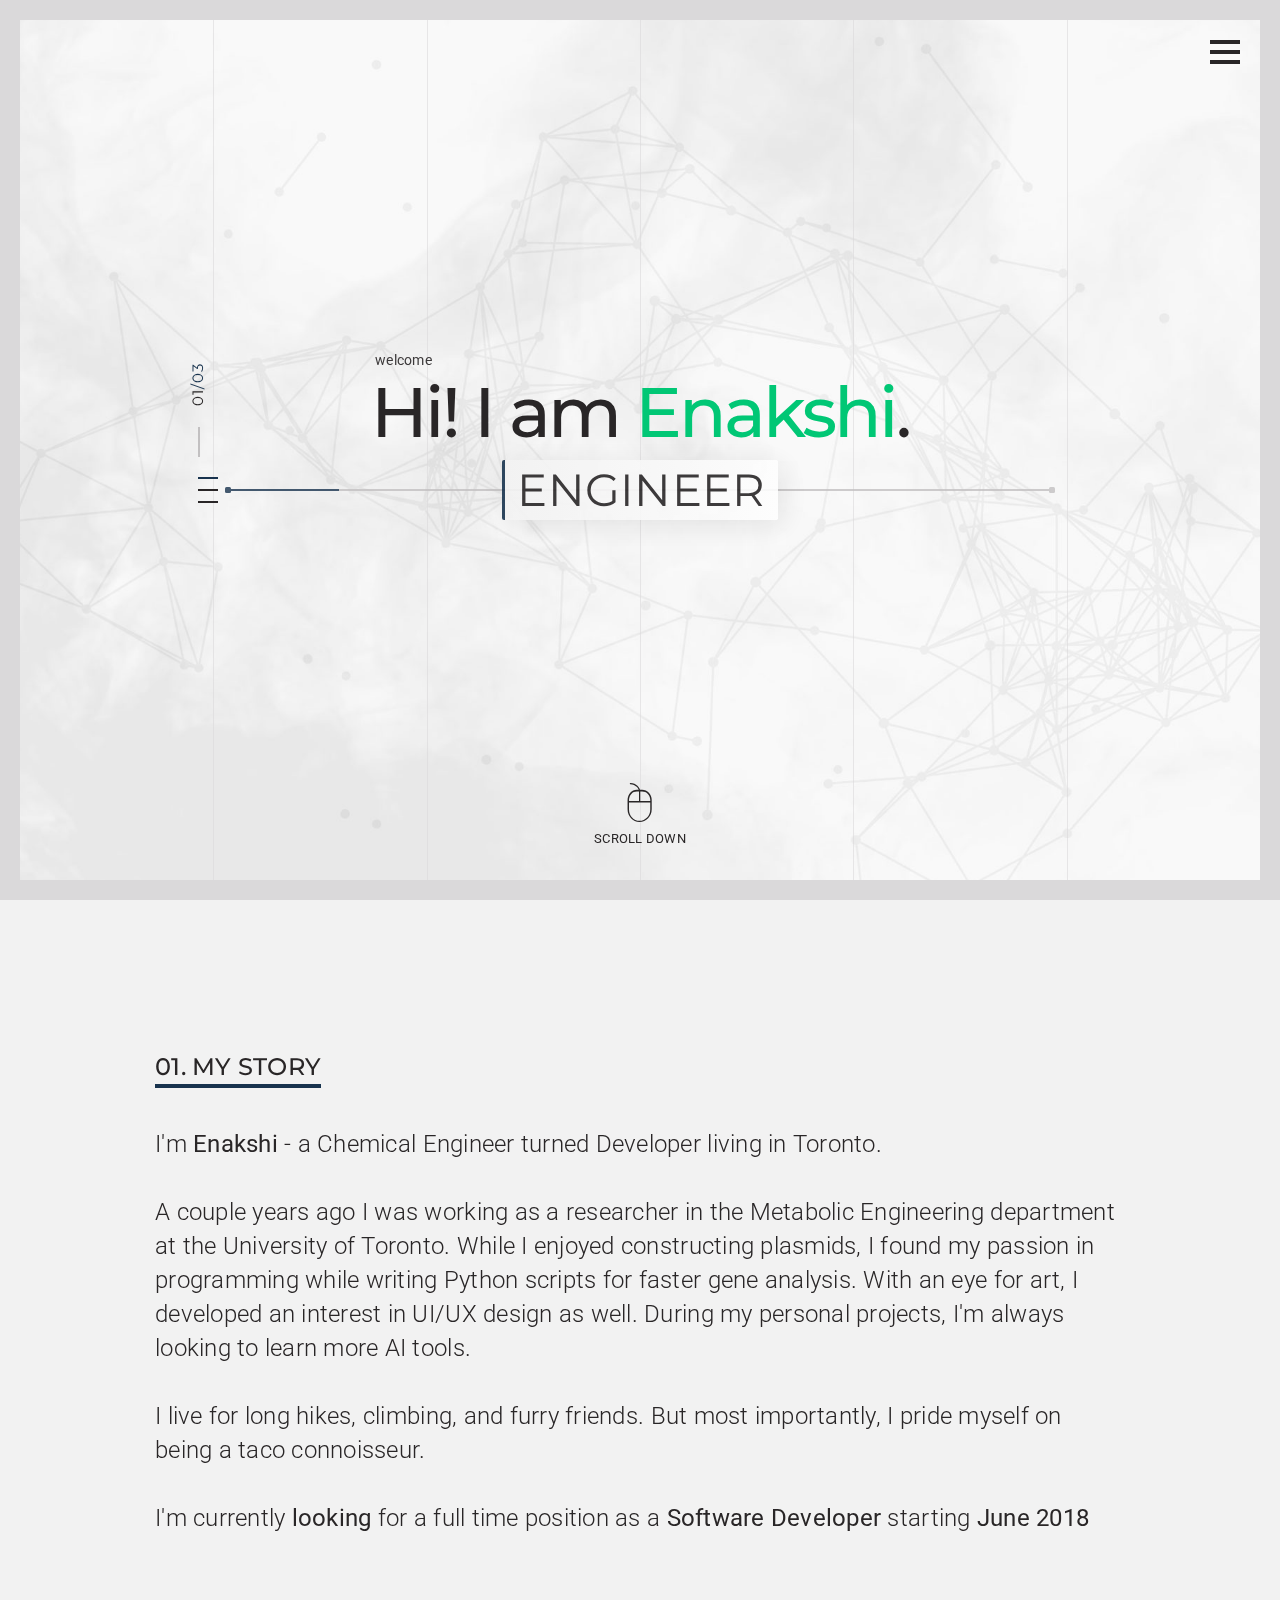
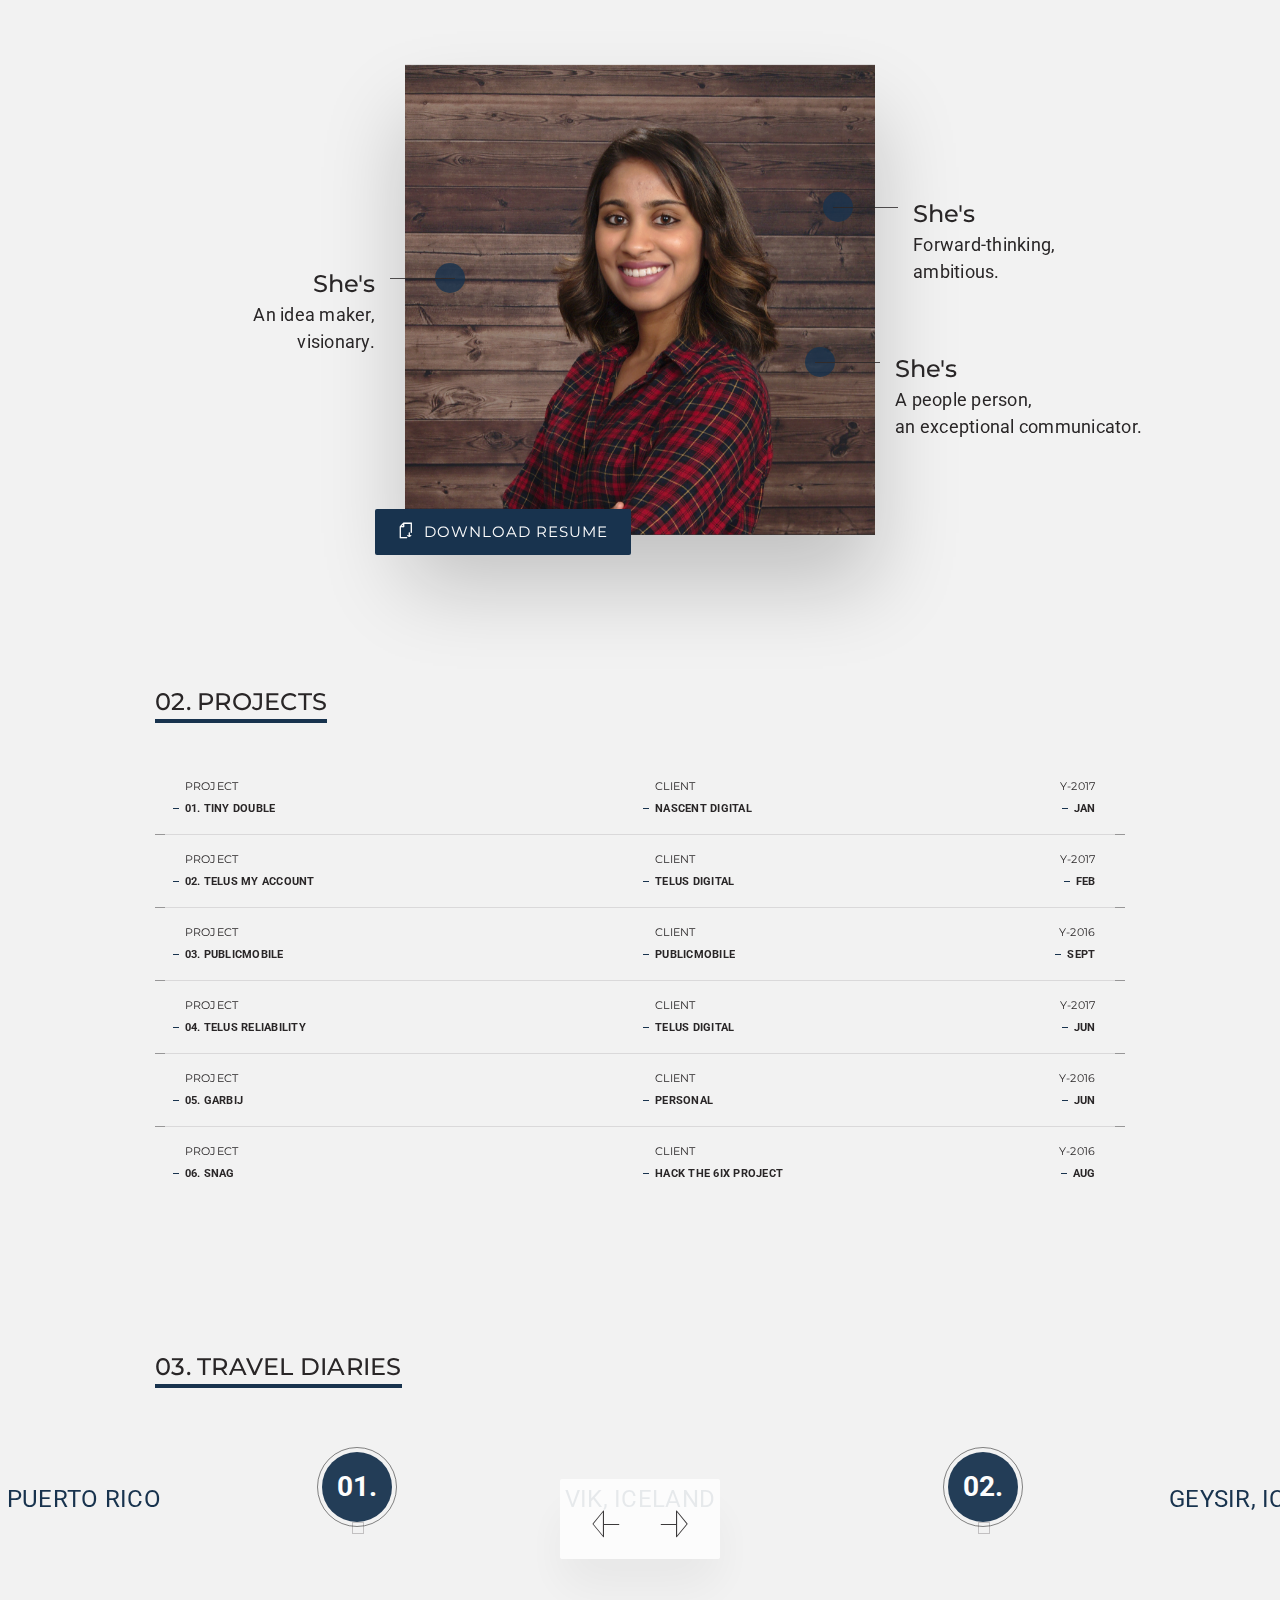
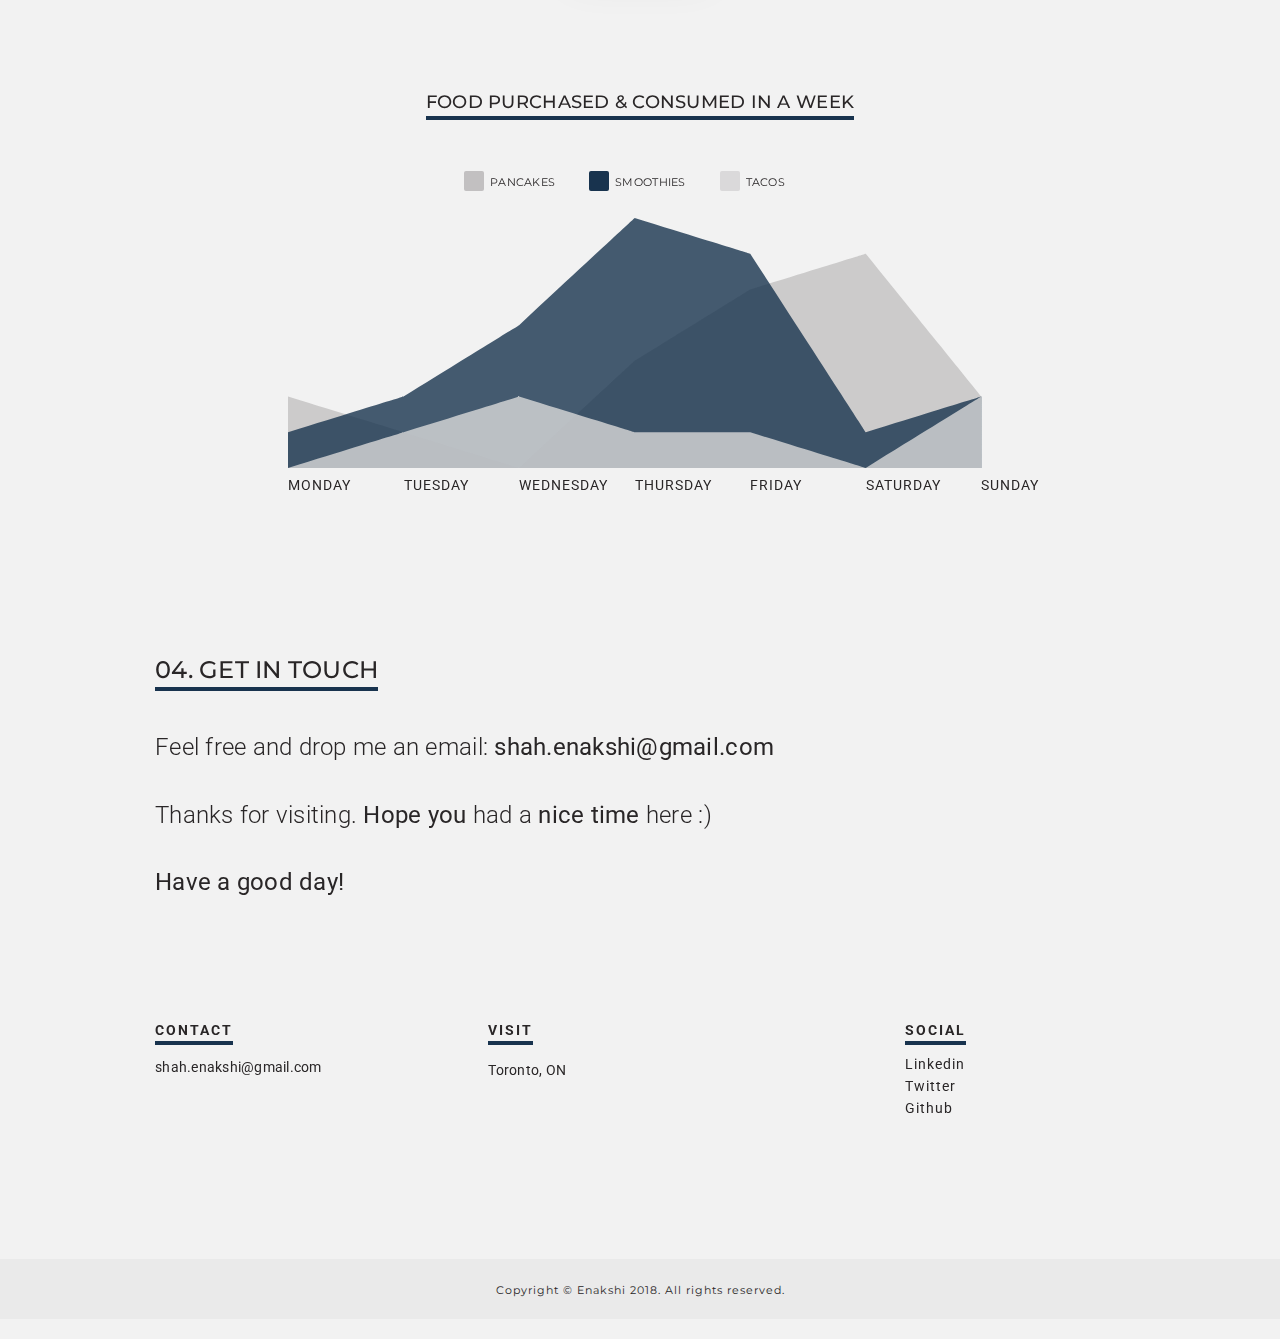
==== commit 63997511: "initial site completed" ====
--- a/index.html
+++ b/index.html
@@ -91,23 +91,19 @@
                     </li>
 
                     <li class="page-scroll">
-                        <a href="#contact">Profile</a>
+                        <a href="#projects">Projects</a>
                     </li>
 
                     <li class="page-scroll">
-                        <a href="#profile">Projects</a>
+                        <a href="#travel">Travel</a>
                     </li>
 
+                    <!-- <li class="page-scroll">
+                        <a href="#project">Art</a>
+                    </li> -->
+
                     <li class="page-scroll">
-                        <a href="#collaboration">Travel</a>
-                    </li>
-
-                    <li class="page-scroll">
-                        <a href="#project">Art</a>
-                    </li>
-
-                    <li class="page-scroll">
-                        <a href="#studio">My Contact</a>
+                        <a href="#contact">My Contact</a>
                     </li>
                 </ul>
                 <!-- //.navbar-nav -->
@@ -243,7 +239,7 @@
             <div class="container">
                 <div class="row">
                     <div class="col-md-12">
-                        <h3 class="section-title display-inline-block font-family-alt margin-4 no-margin-rl no-margin-top text-extra-large text-uppercase title-underline">
+                        <h3 class="section-title display-inline-block font-family-alt margin-4 no-margin-rl no-margin-top title-medium text-uppercase title-underline">
                             01. My Story
                         </h3>
 
@@ -301,7 +297,7 @@
 
                                     <div class="display-table-cell vertical-align-middle">
                                         <h4 class="font-family-alt no-letter-spacing title-medium">She's</h4>
-                                        <h5 class="font-weight-400 text-extra-large">An idea maker, a visionary,<br>a creative genius.</h5>
+                                        <h5 class="font-weight-400 text-extra-large">An idea maker,<br> visionary.</h5>
                                     </div>
                                     <!-- //.display-table-cell -->
                                 </div>
@@ -312,7 +308,7 @@
 
                                     <div class="display-table-cell vertical-align-middle">
                                         <h4 class="font-family-alt no-letter-spacing title-medium">She's</h4>
-                                        <h5 class="font-weight-400 text-extra-large">Forward-thinking<br>and ambitious.</h5>
+                                        <h5 class="font-weight-400 text-extra-large">Forward-thinking,<br> ambitious.</h5>
                                     </div>
                                     <!-- //.display-table-cell -->
                                 </div>
@@ -323,7 +319,7 @@
 
                                     <div class="display-table-cell vertical-align-middle">
                                         <h4 class="font-family-alt no-letter-spacing title-medium">She's</h4>
-                                        <h5 class="font-weight-400 text-extra-large">She's a rule breaker,<br>and exceptional communicator.</h5>
+                                        <h5 class="font-weight-400 text-extra-large">A people person,<br> an exceptional communicator.</h5>
                                     </div>
                                     <!-- //.display-table-cell -->
                                 </div>
@@ -346,13 +342,13 @@
     
     <!-- SECTION - PROJECTS START -->
 
-    <section id="project" class="section background-gray-light no-padding-bottom">
+    <section id="projects" class="section background-gray-light no-padding-bottom">
         <div class="section-content">
             <div class="container">
                 <div class="row">
                     <div class="col-md-12">
-                        <h3 class="section-title display-inline-block font-family-alt margin-4 no-margin-rl no-margin-top text-extra-large text-uppercase title-underline">
-                            03. Projects
+                        <h3 class="section-title display-inline-block font-family-alt margin-4 no-margin-rl no-margin-top title-medium text-uppercase title-underline">
+                            02. Projects
                         </h3>
                     </div>
                     <!-- //.col-md-12 -->
@@ -657,13 +653,13 @@
     
     
     <!-- SECTION - TRAVEL START -->
-    <section id="studio" class="section background-gray-light overflow-visible no-padding-bottom">
+    <section id="travel" class="section background-gray-light overflow-visible no-padding-bottom">
         <div class="section-content">
             <div class="container">
                 <div class="row">
                     <div class="col-md-12">
-                        <h3 class="section-title display-inline-block font-family-alt margin-4 no-margin-rl no-margin-top text-extra-large text-uppercase title-underline">
-                            05. Travel Diaries 
+                        <h3 class="section-title display-inline-block font-family-alt margin-4 no-margin-rl no-margin-top title-medium text-uppercase title-underline">
+                            03. Travel Diaries 
                         </h3>
                     </div>
                     <!-- //.col-md-12 -->
@@ -776,245 +772,6 @@
         <!-- //.section-content -->
     </section>
     <!-- //SECTION - STUDIO END -->
-    
-    
-    
-    <!-- SECTION - MILESTONES START -->
-    <section id="milestones" class="section background-gray-light no-padding-bottom">
-        <div class="section-content">
-            <div class="container">
-                <div class="row">
-                    <div class="col-md-10 col-md-offset-1">
-                        <div class="row">
-                            <div class="milestones-item col-sm-4">
-                                <div class="inner-content font-family-alt text-center">
-                                    <span class="display-block font-weight-700 text-color title-extra-large-3">
-                                        9
-                                    </span>
-
-                                    <span class="display-block text-medium text-uppercase">
-                                        Years Experience
-                                        <br>
-                                        in Creative Design
-                                    </span>
-                                </div>
-                            </div>
-                            <!-- //.milestones-item -->
-
-                            <div class="milestones-item col-sm-4">
-                                <div class="inner-content font-family-alt text-center">
-                                    <span class="display-block font-weight-700 text-color title-extra-large-3">
-                                        13
-                                    </span>
-
-                                    <span class="display-block text-medium text-uppercase">
-                                        Countries Visited
-                                        <br>
-                                        for Clients
-                                    </span>
-                                </div>
-                                <!-- //.inner-content -->
-                            </div>
-                            <!-- //.milestones-item -->
-
-                            <div class="milestones-item col-sm-4">
-                                <div class="inner-content font-family-alt text-center">
-                                    <span class="display-block font-weight-700 text-color title-extra-large-3">
-                                        68%
-                                    </span>
-
-                                    <span class="display-block text-medium text-uppercase">
-                                        New Business
-                                        <br>
-                                        from Referrals
-                                    </span>
-                                </div>
-                                <!-- //.inner-content -->
-                            </div>
-                            <!-- //.milestones-item -->
-
-                            <div class="milestones-item col-sm-4">
-                                <div class="inner-content font-family-alt text-center">
-                                    <span class="display-block font-weight-700 text-color title-extra-large-3">
-                                        50+
-                                    </span>
-
-                                    <span class="display-block text-medium text-uppercase">
-                                        Projects
-                                        <br>
-                                        Completed
-                                    </span>
-                                </div>
-                                <!-- //.inner-content -->
-                            </div>
-                            <!-- //.milestones-item -->
-
-                            <div class="milestones-item col-sm-4">
-                                <div class="inner-content font-family-alt text-center">
-                                    <span class="display-block font-weight-700 text-color title-extra-large-3">
-                                        47%
-                                    </span>
-
-                                    <span class="display-block text-medium text-uppercase">
-                                        Current Project
-                                        <br>
-                                        Capacity
-                                    </span>
-                                </div>
-                                <!-- //.inner-content -->
-                            </div>
-                            <!-- //.milestones-item -->
-
-                            <div class="milestones-item col-sm-4">
-                                <div class="inner-content font-family-alt text-center">
-                                    <span class="display-block font-weight-700 text-color title-extra-large-3">
-                                        1
-                                    </span>
-
-                                    <span class="display-block text-medium text-uppercase">
-                                        Time Bullied
-                                        <br>
-                                        by a Client
-                                    </span>
-                                </div>
-                                <!-- //.inner-content -->
-                            </div>
-                            <!-- //.milestones-item -->
-                        </div>
-                        <!-- //.row -->
-                    </div>
-                    <!-- //.col-md-12 -->
-                </div>
-                <!-- //.row -->
-            </div>
-            <!-- //.container -->
-        </div>
-        <!-- //.section-content -->
-    </section>
-    <!-- //SECTION - MILESTONES END -->
-    
-    
-    
-    <!-- SECTION - TESTIMONIAL START -->
-    <section id="testimonial" class="section background-gray-light no-padding-bottom">
-        <div class="section-content">
-            <div class="testimonial-slider flexslider">
-                <div class="slides">
-                    <div class="item position-relative width-100">
-                        <div class="testimonial-image height-100 position-absolute">
-                            <img src="assets/images/testimonial/01.jpg" alt="" class="img-responsive"/>
-                        </div>
-                        <!-- //.testimonial-image -->
-
-                        <div class="testimonial-content height-100">
-                            <div class="display-table height-100">
-                                <div class="display-table-cell vertical-align-middle">
-                                    <p class="testimonial-quote display-block font-weight-300 title-extra-large">
-                                        Great creative thinking for the best solution. <span class="font-weight-400">Wanda</span> is by far the most professional and knowledgeable provider I worked with. I will hire her again :)
-                                    </p>
-
-                                    <p class="testimonial-author display-inline-block font-family-alt margin-3 no-margin-bottom no-margin-rl text-large text-uppercase title-underline">
-                                        Ridwan Kamil - Urban Studio
-                                    </p>
-                                </div>
-                                <!-- //.display-table-cell -->
-                            </div>
-                            <!-- //.display-table -->
-                        </div>
-                        <!-- //.testimonial-content -->
-                    </div>
-                    <!-- //.item -->
-
-                    <div class="item position-relative width-100">
-                        <div class="testimonial-image height-100 position-absolute">
-                            <img src="assets/images/testimonial/02.jpg" alt="" class="img-responsive"/>
-                        </div>
-                        <!-- //.testimonial-image -->
-
-                        <div class="testimonial-content height-100">
-                            <div class="display-table height-100">
-                                <div class="display-table-cell vertical-align-middle">
-                                    <p class="testimonial-quote display-block font-weight-300 title-extra-large">
-                                        <span class="font-weight-400">Wanda</span> technical knowledge and branding experience came together and resulted in a site that is not only catching and interesting, but also one that is user-friendly.
-                                    </p>
-
-                                    <p class="testimonial-author display-inline-block font-family-alt margin-3 no-margin-bottom no-margin-rl text-large text-uppercase title-underline">
-                                        Chairul Tanjung - Transmedia
-                                    </p>
-                                </div>
-                                <!-- //.display-table-cell -->
-                            </div>
-                            <!-- //.display-table -->
-                        </div>
-                        <!-- //.testimonial-content -->
-                    </div>
-                    <!-- //.item -->
-
-                    <div class="item position-relative width-100">
-                        <div class="testimonial-image height-100 position-absolute">
-                            <img src="assets/images/testimonial/03.jpg" alt="" class="img-responsive"/>
-                        </div>
-                        <!-- //.testimonial-image -->
-
-                        <div class="testimonial-content height-100">
-                            <div class="display-table height-100">
-                                <div class="display-table-cell vertical-align-middle">
-                                    <p class="testimonial-quote display-block font-weight-300 title-extra-large">
-                                        As always <span class="font-weight-400">Wanda</span> did an excellent job in just few hours. Great communication and fast excecution. Thanks for great work :)
-                                    </p>
-
-                                    <p class="testimonial-author display-inline-block font-family-alt margin-3 no-margin-bottom no-margin-rl text-large text-uppercase title-underline">
-                                        Eka Sari Lorena - Lorena Group
-                                    </p>
-                                </div>
-                                <!-- //.display-table-cell -->
-                            </div>
-                            <!-- //.display-table -->
-                        </div>
-                        <!-- //.testimonial-content -->
-                    </div>
-                    <!-- //.item -->
-
-                    <div class="item position-relative width-100">
-                        <div class="testimonial-image height-100 position-absolute">
-                            <img src="assets/images/testimonial/04.jpg" alt="" class="img-responsive"/>
-                        </div>
-                        <!-- //.testimonial-image -->
-
-                        <div class="testimonial-content height-100">
-                            <div class="display-table height-100">
-                                <div class="display-table-cell vertical-align-middle">
-                                    <p class="testimonial-quote display-block font-weight-300 title-extra-large">
-                                        We called on <span class="font-weight-400">Wanda</span> to help us deliver on few projects with tight deadlines. She seamlessly integrated into our workflow and quickly became a key part of our team. Great job!
-                                    </p>
-
-                                    <p class="testimonial-author display-inline-block font-family-alt margin-3 no-margin-bottom no-margin-rl text-large text-uppercase title-underline">
-                                        Wishnutama Kusubandio - Net Mediatama
-                                    </p>
-                                </div>
-                                <!-- //.display-table-cell -->
-                            </div>
-                            <!-- //.display-table -->
-                        </div>
-                        <!-- //.testimonial-content -->
-                    </div>
-                    <!-- //.item -->
-                </div>
-                <!-- //.slides -->
-
-                <div class="testimonial-slider-nav">
-                    <i class="nav-previous icon-Left display-block font-weight-700 text-center title-small position-absolute"></i>
-                    <i class="nav-next icon-Right display-block font-weight-700 text-center title-small position-absolute"></i>
-                </div>
-                <!-- //.testimonial-slider-nav -->
-            </div>
-            <!-- //.testimonial-slider -->
-        </div>
-        <!-- //.section-content -->
-    </section>
-    <!-- //SECTION - TESTIMONIAL END -->
-    
-    
     
     <!-- SECTION - STATS START -->
     <section id="stats" class="section background-gray-light no-padding-bottom">
@@ -1056,7 +813,7 @@
                                     </div>
                                     <!-- //.series -->
 
-                                    <div class="series" data-legend="Doughnuts">
+                                    <div class="series" data-legend="Smoothies">
                                         <span>2</span>
                                         <span>3</span>
                                         <span>5</span>
@@ -1067,7 +824,7 @@
                                     </div>
                                     <!-- //.series -->
 
-                                    <div class="series" data-legend="Pizza">
+                                    <div class="series" data-legend="Tacos">
                                         <span>1</span>
                                         <span>2</span>
                                         <span>3</span>
@@ -1102,20 +859,19 @@
             <div class="container">
                 <div class="row">
                     <div class="col-md-12">
-                        <h3 class="section-title display-inline-block font-family-alt margin-4 no-margin-rl no-margin-top text-extra-large text-uppercase title-underline">
-                            06. Get in Touch
+                        <h3 class="section-title display-inline-block font-family-alt margin-4 no-margin-rl no-margin-top title-medium text-uppercase title-underline">
+                            04. Get in Touch
                         </h3>
 
-                        <p class="font-weight-300 title-extra-large-3">
-                            I love to make <span class="font-weight-400">new</span> <span class="text-highlight">contacts</span> with new people.
-                            Feel free and drop me an email: <span class="display-inline-block font-weight-400">hello@wanda.com</span>
+                        <p class="font-weight-300 title-medium">
+                            Feel free and drop me an email: <span class="display-inline-block font-weight-400">shah.enakshi@gmail.com</span>
                         </p>
 
-                        <p class="font-weight-300 margin-3-5 no-margin-bottom no-margin-rl title-extra-large-3">
-                            Thank you for coming. <span class="font-weight-400">Hope you </span> had a little <span class="text-highlight">nice time</span> here :)
+                        <p class="font-weight-300 margin-3-5 no-margin-bottom no-margin-rl title-medium">
+                            Thanks for visiting. <span class="font-weight-400">Hope you </span> had a <span class="font-weight-400">nice time</span> here :)
                         </p>
 
-                        <p class="margin-3-5 no-margin-bottom no-margin-rl title-extra-large-3">
+                        <p class="margin-3-5 no-margin-bottom no-margin-rl title-medium">
                             Have a good day!
                         </p>
                     </div>
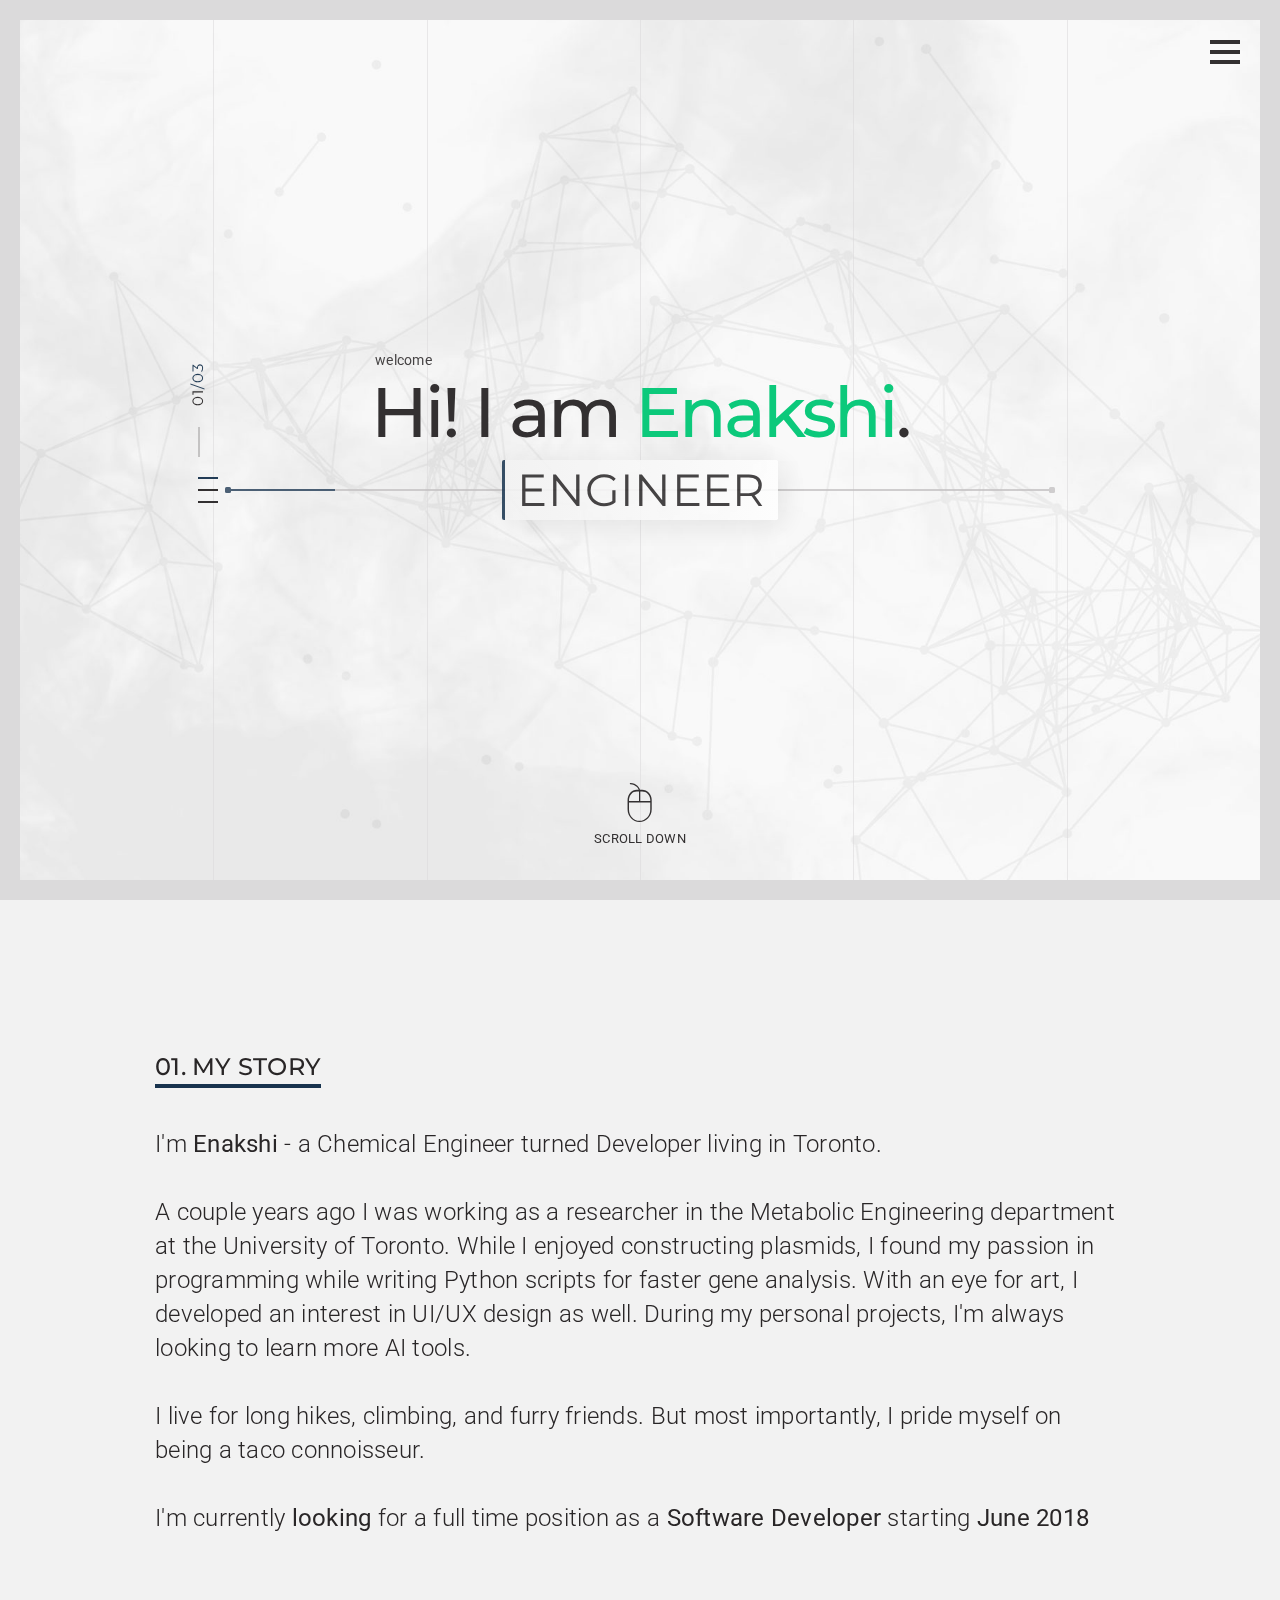
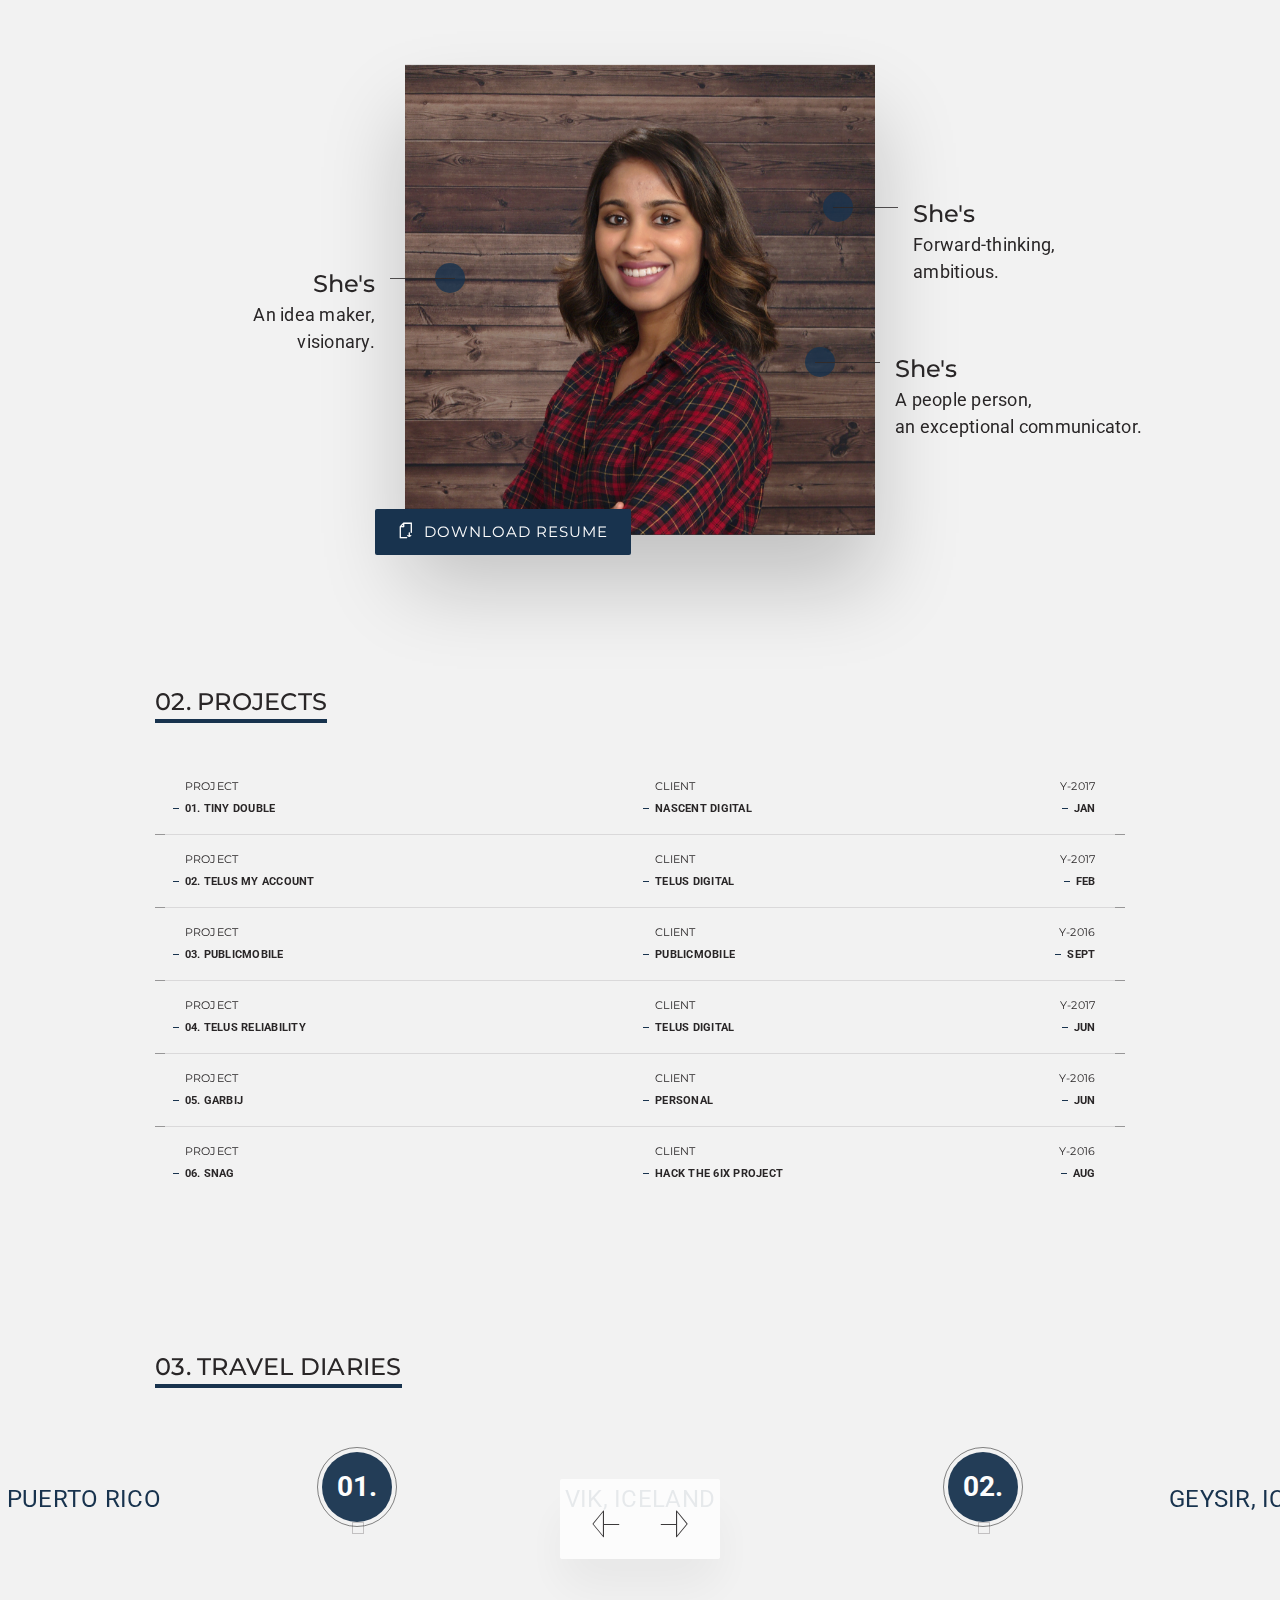
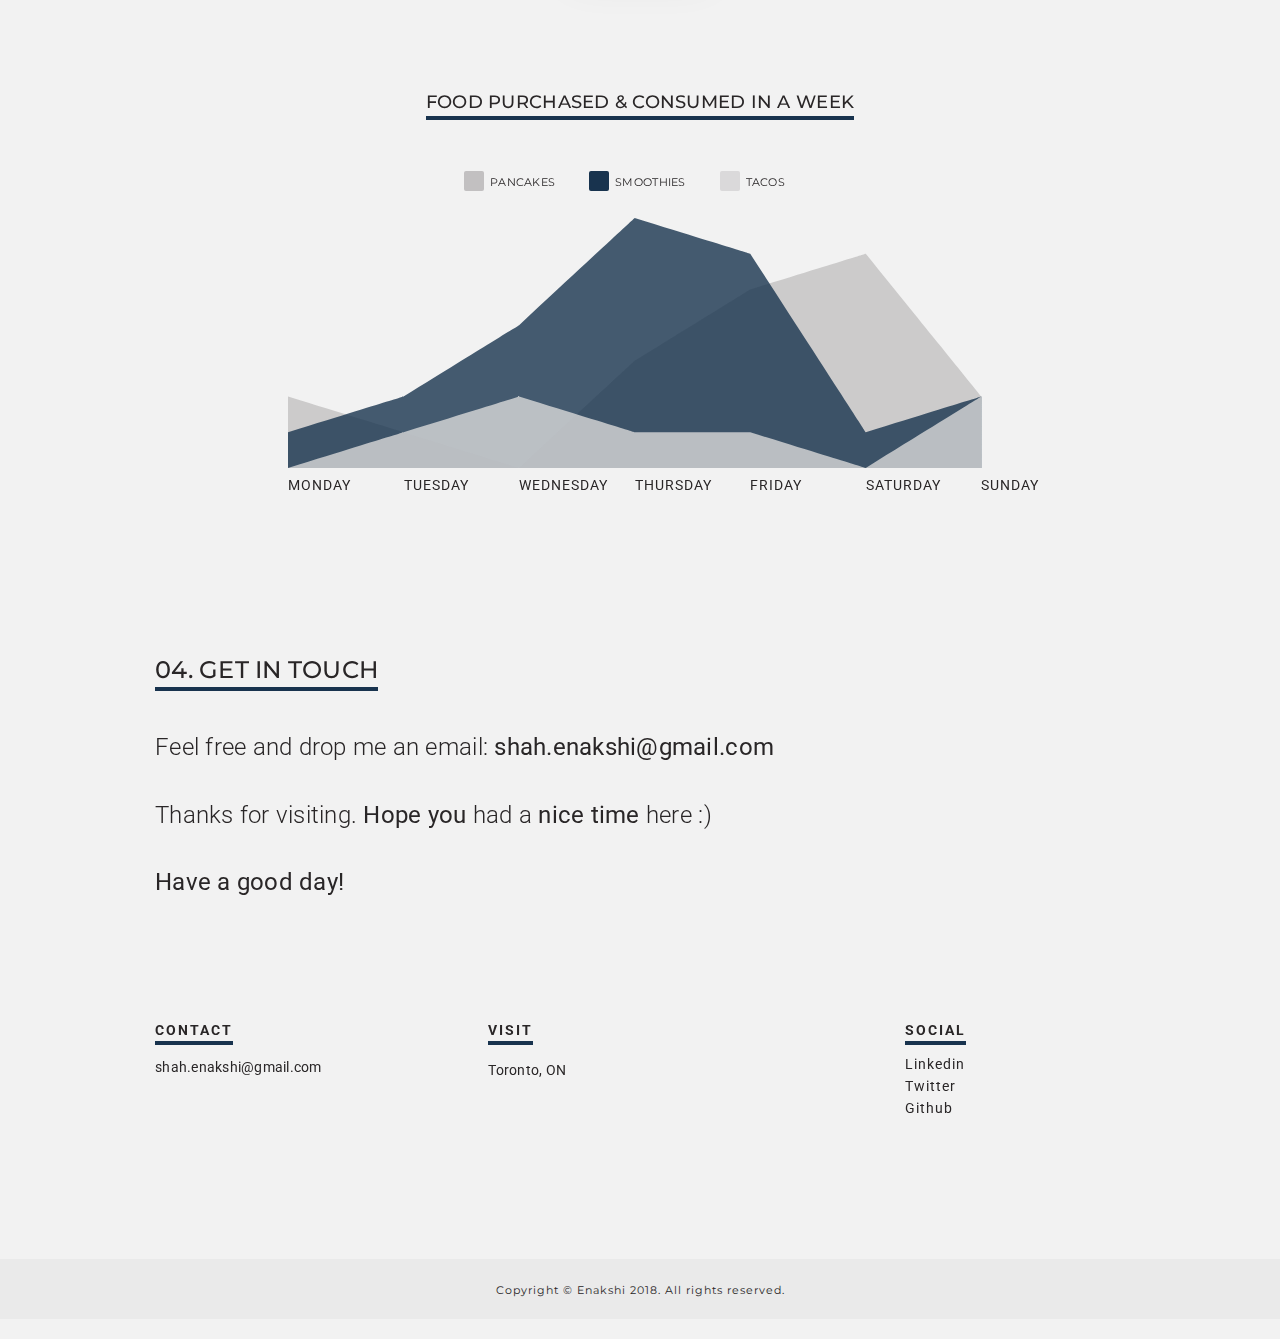
==== commit 2ab58b4e: "updated meta tags" ====
--- a/index.html
+++ b/index.html
@@ -5,9 +5,9 @@
 <!--[if gt IE 8]><!--> <html class="no-js" lang="en"> <!--<![endif]-->
 <head>
     <meta charset="utf-8">
-    <title>WANDA - The Unique Minimal Portfolio</title>
-    <meta name="description" content="wanda the unique minimal portfolio"/>
-    <meta name="keywords" content="wanda, minimal, portfolio theme"/>
+    <title>Enakshi</title>
+    <meta name="description" content="Enakshi's Portfolio"/>
+    <meta name="keywords" content="enakshi shah minimal portfolio developer"/>
     <meta name="viewport" content="width=device-width, initial-scale=1, maximum-scale=1.0, user-scalable=no">
     <meta http-equiv="X-UA-Compatible" content="IE=edge" />
 
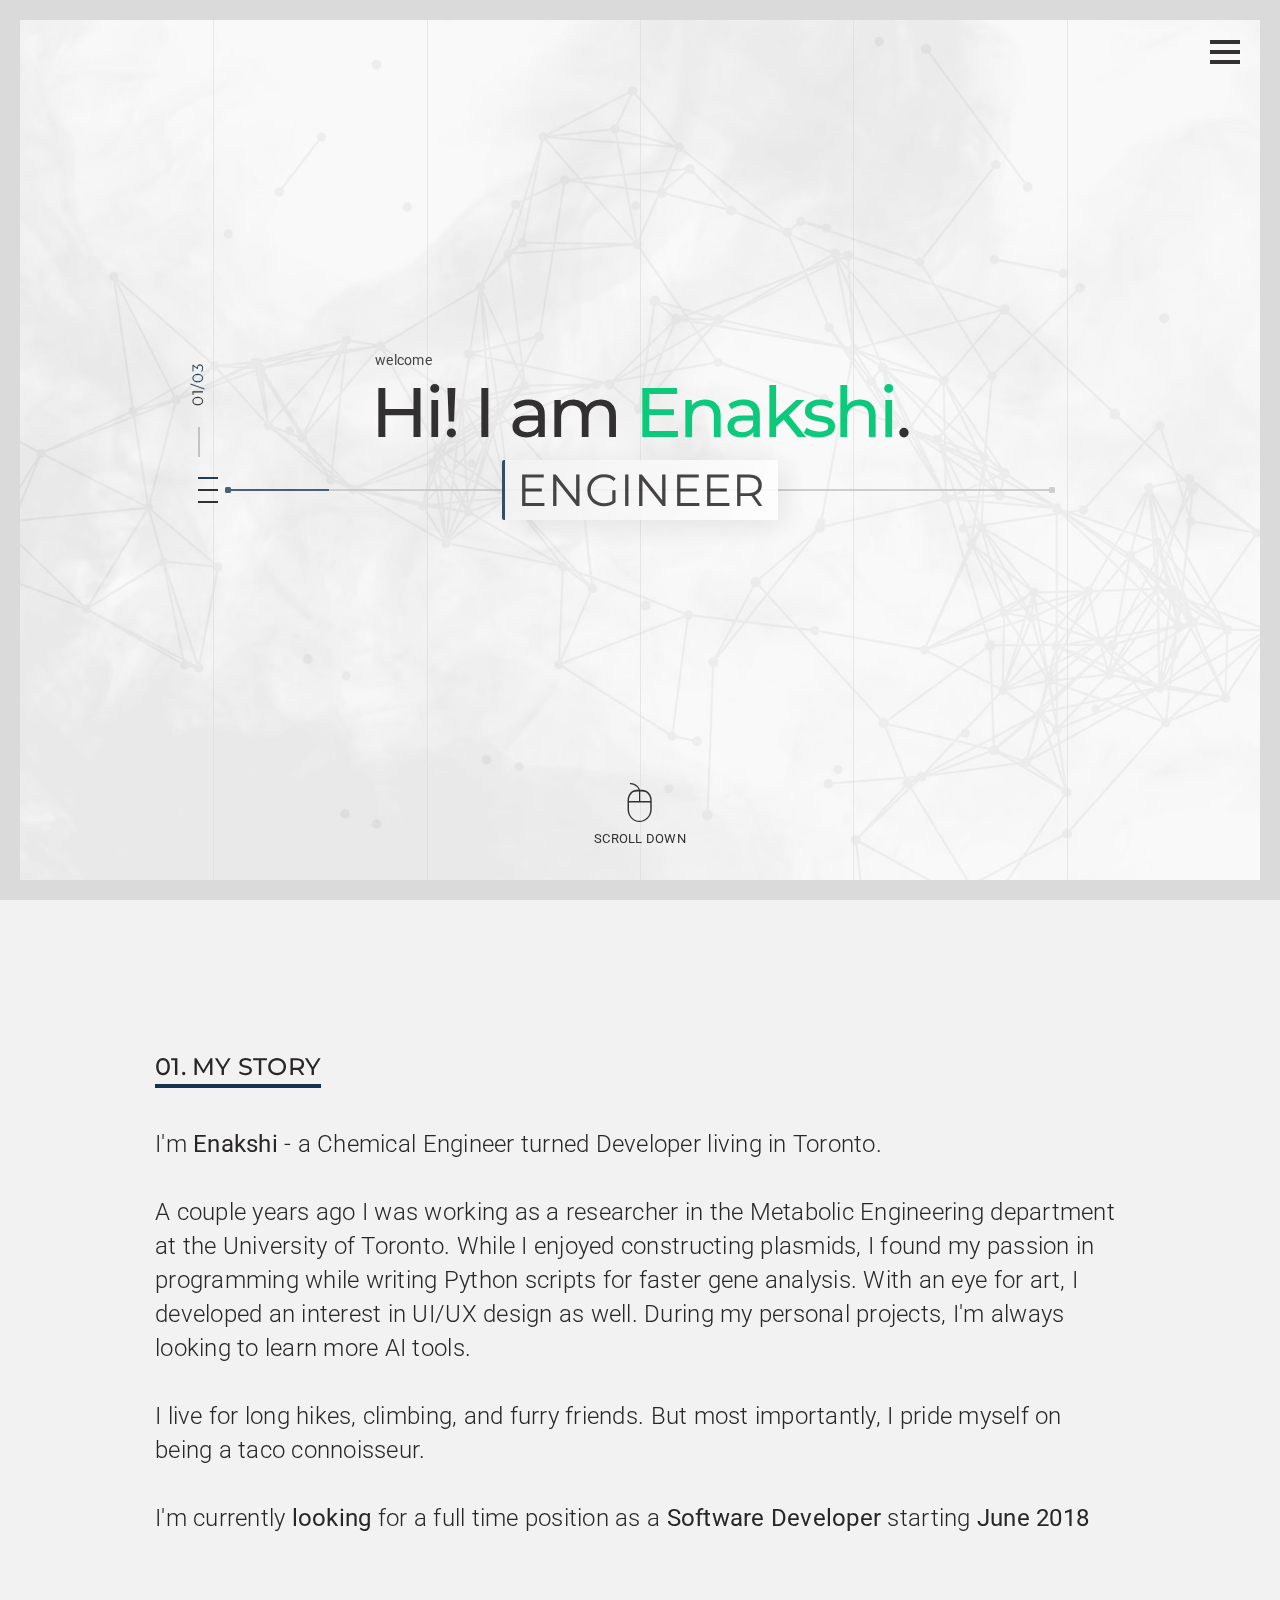
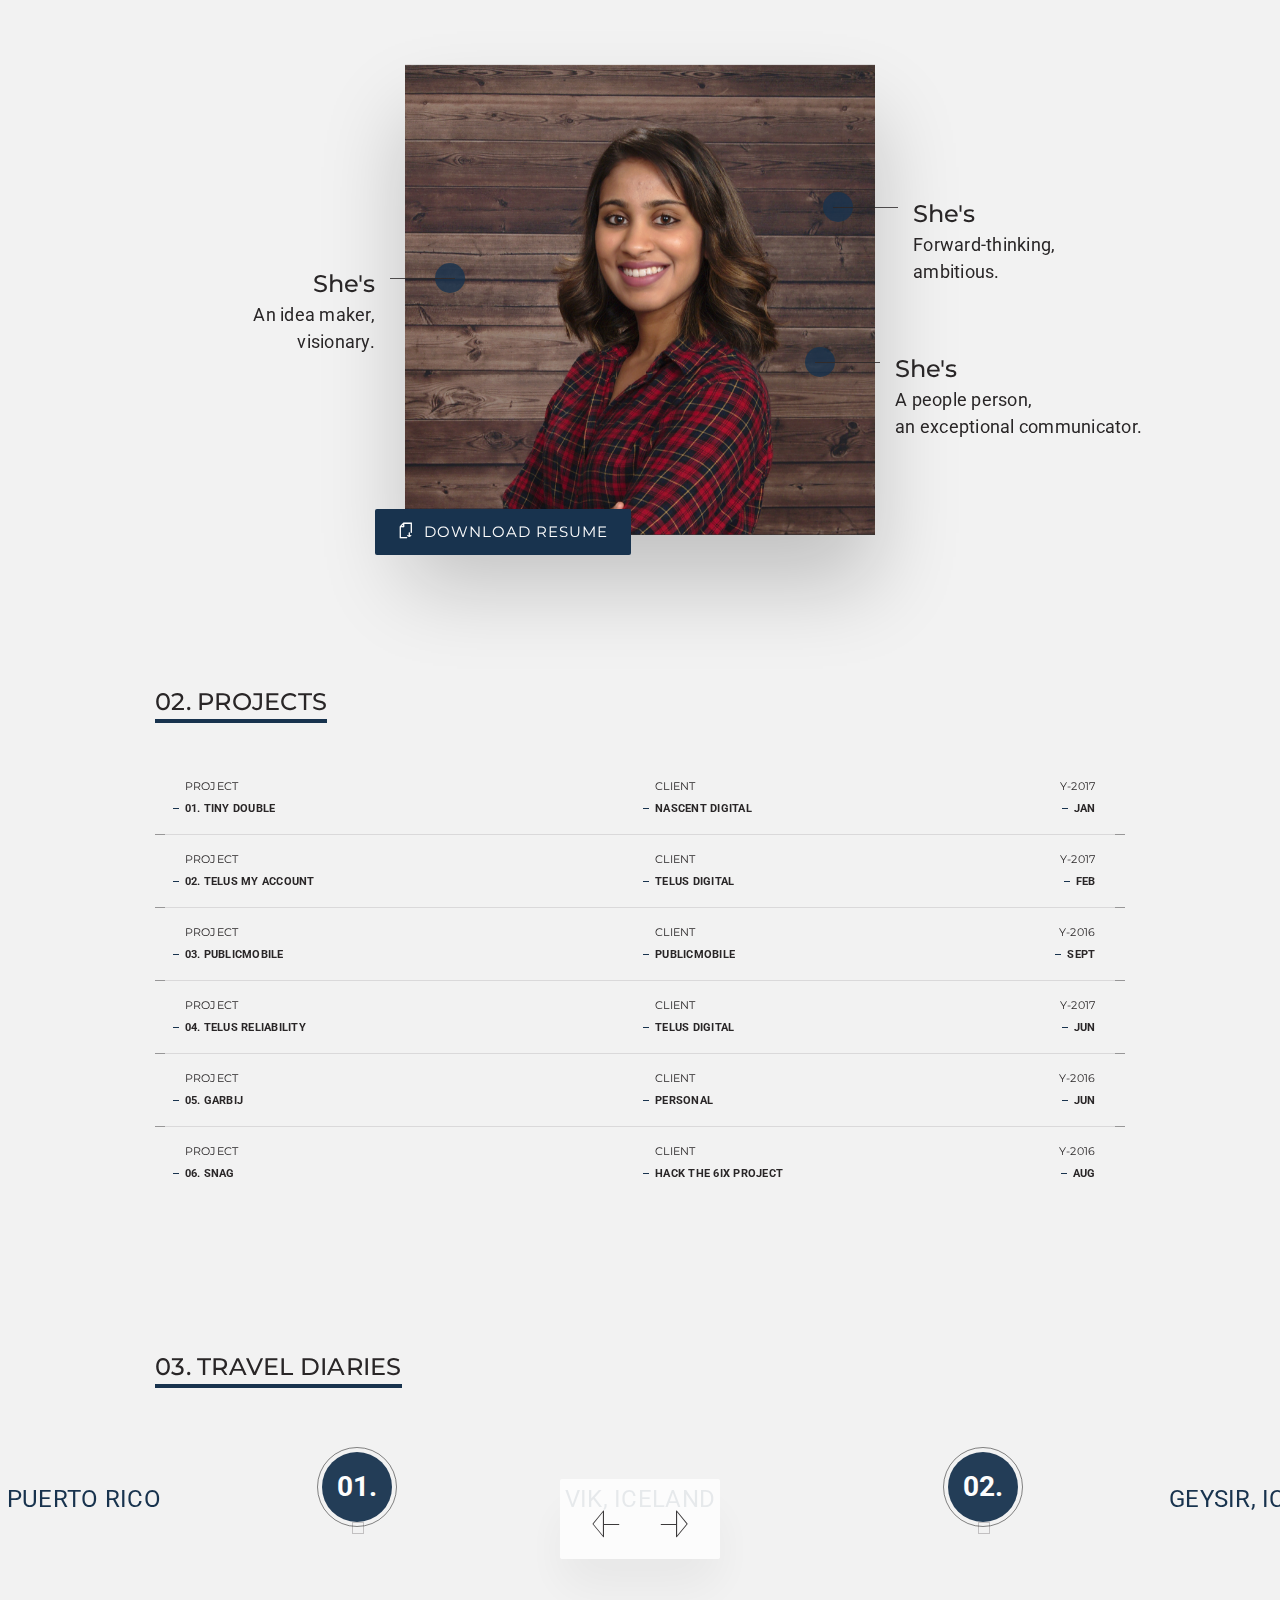
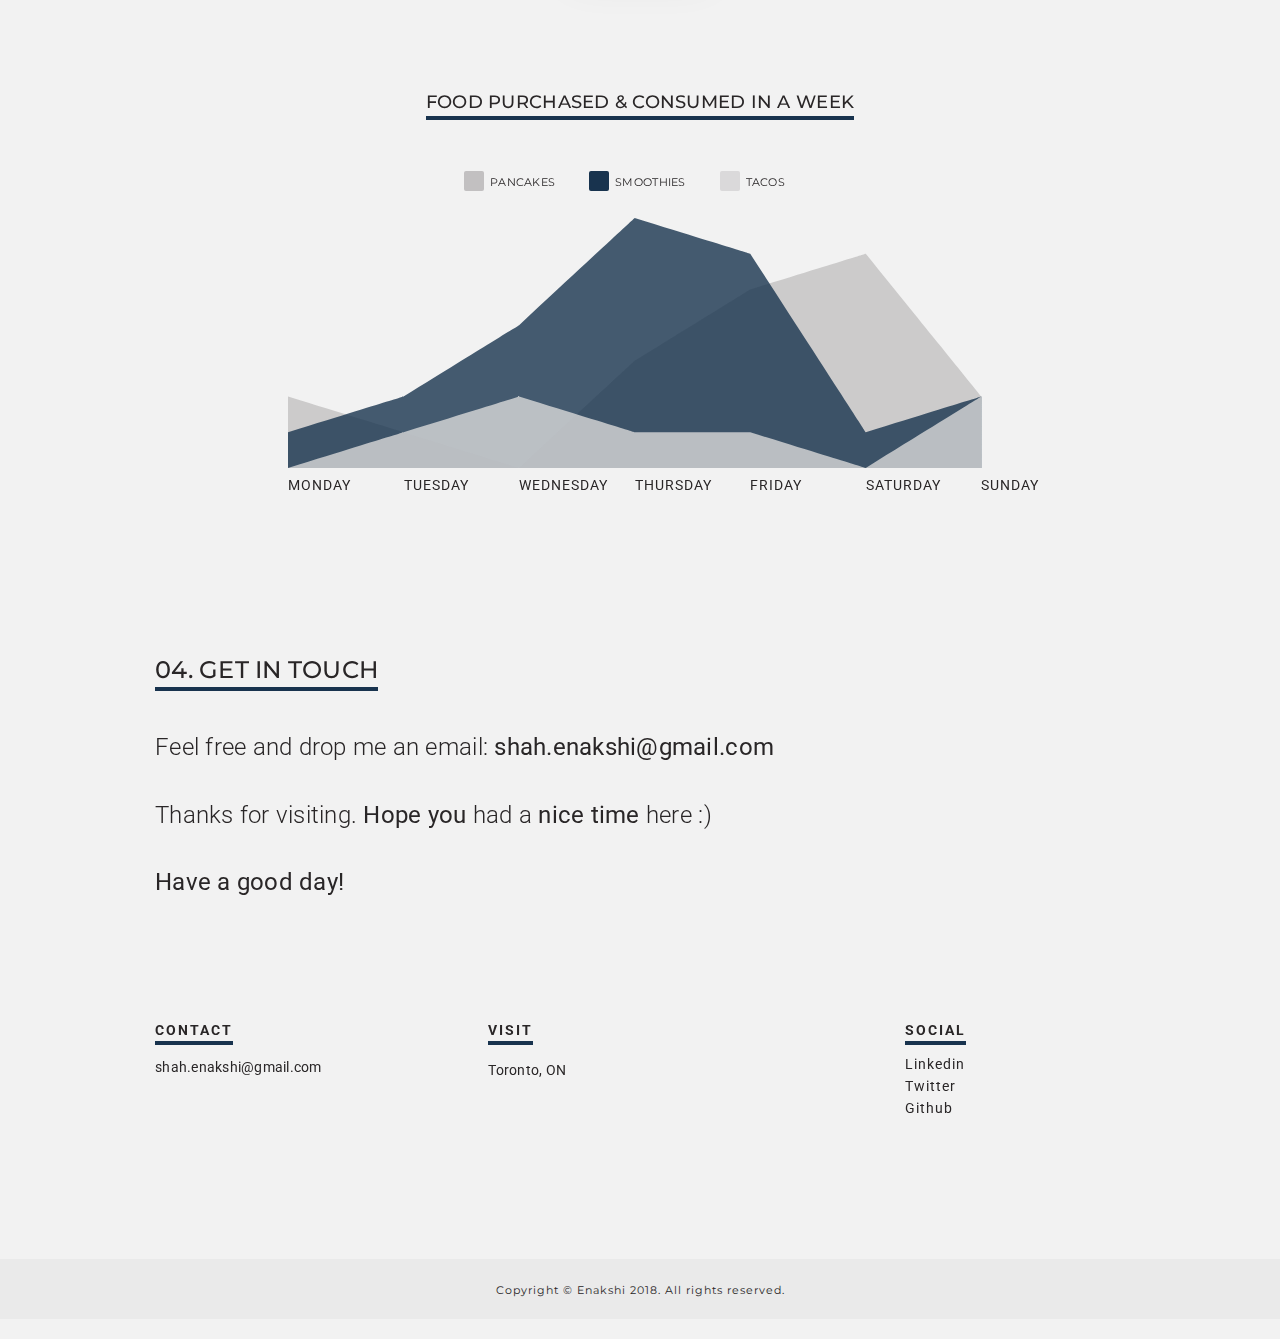
==== commit 4671ad77: "fixed broken urls" ====
--- a/index.html
+++ b/index.html
@@ -283,7 +283,7 @@
                                 <img src="assets/images/hero/Enakshi768.png" alt="profile image" class="img-responsive"/>
 
                                 <div class="profile-btn-download">
-                                    <a href="assets/Enakshi_Shah_Resume_2017 copy.pdf" class="btn btn-medium background-color font-family-alt text-large text-uppercase text-white">
+                                    <a href="assets/Enakshi_Shah_Resume_2017.pdf" class="btn btn-medium background-color font-family-alt text-large text-uppercase text-white">
                                         <i class="icon-File-Download font-weight-700"></i> Download Resume
                                     </a>
                                 </div>
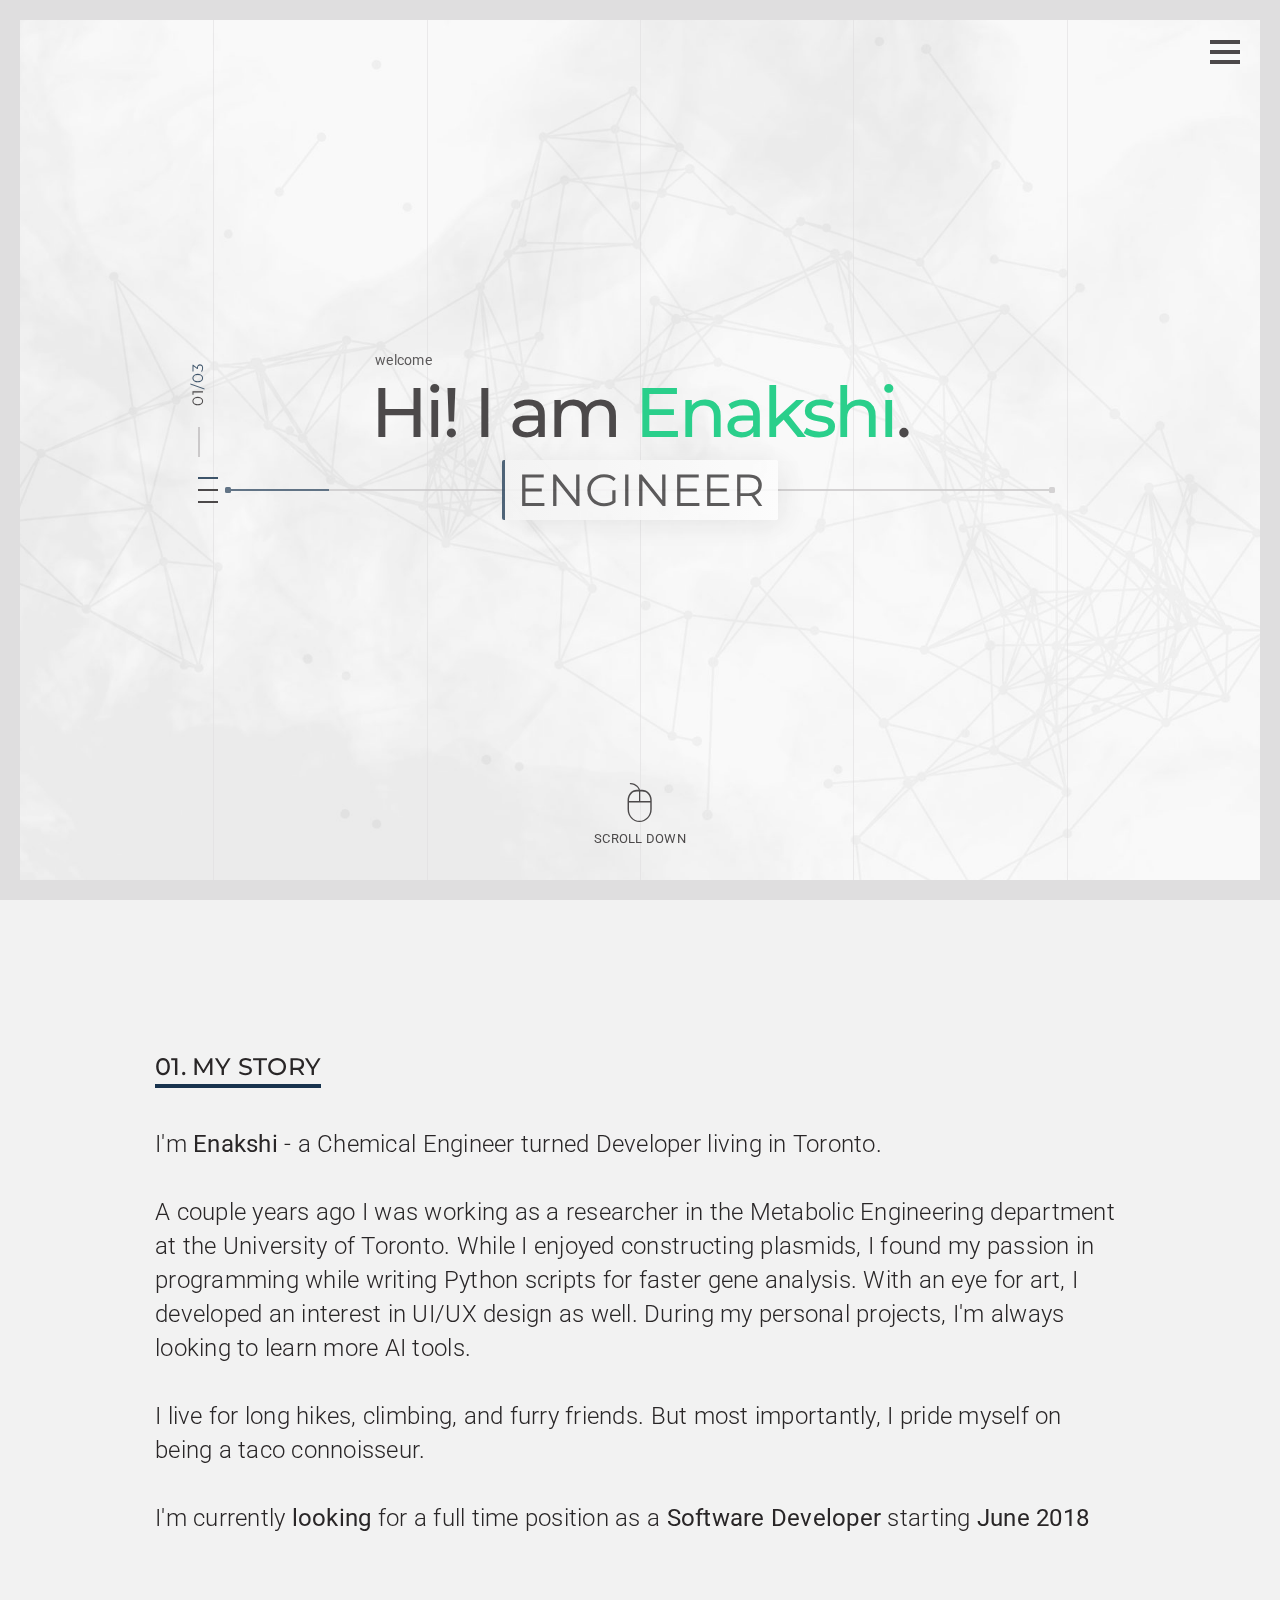
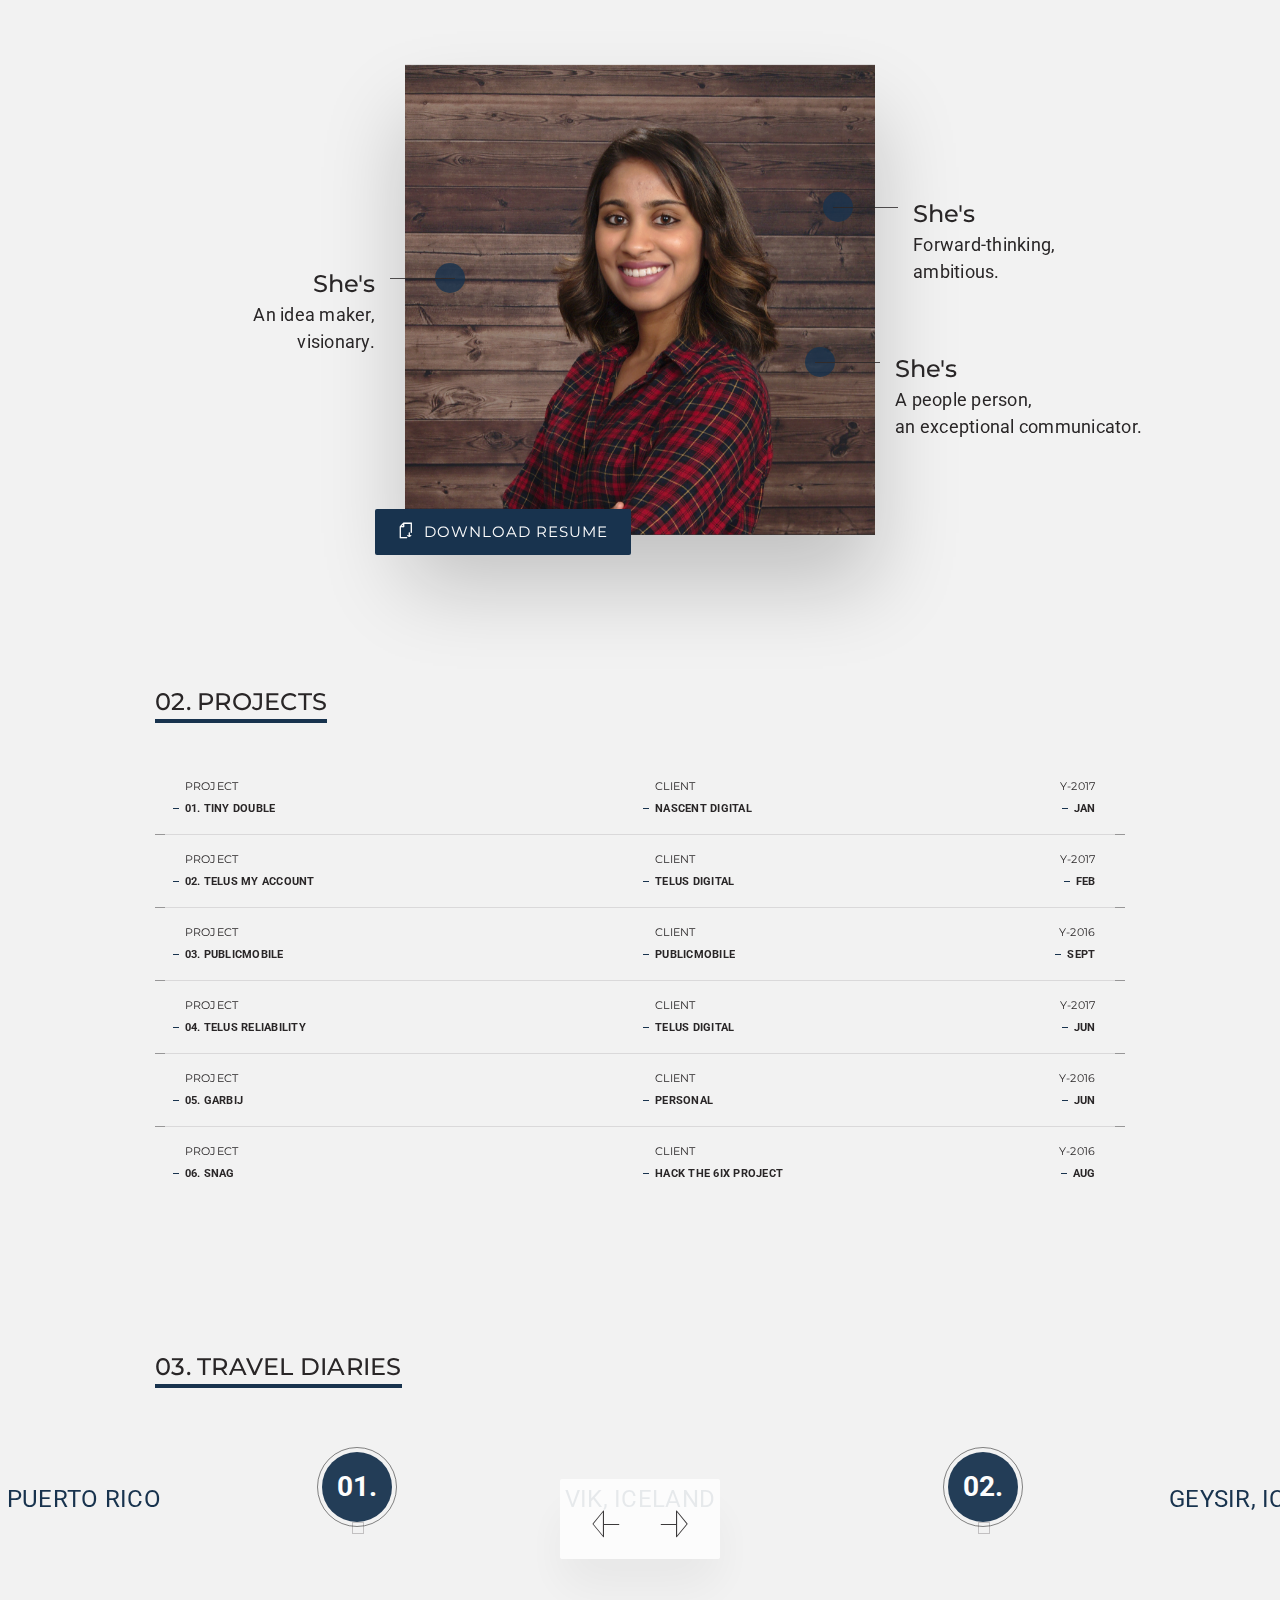
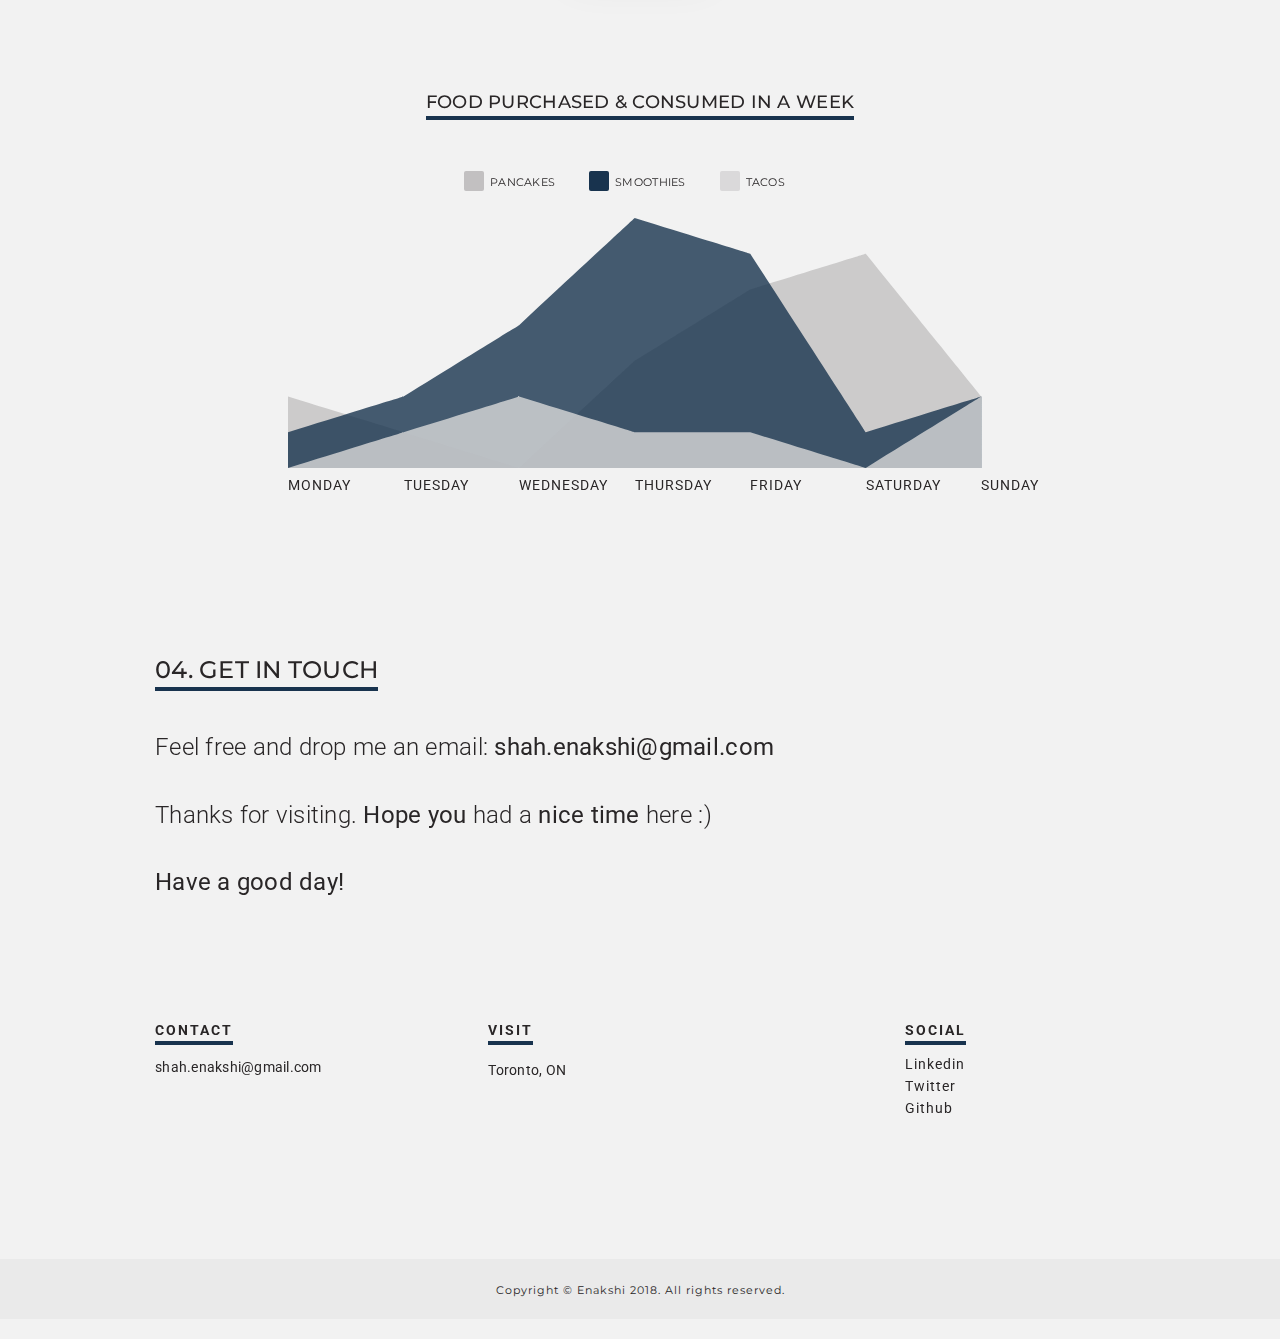
==== commit 7f3fbdc7: "fixing image urls" ====
--- a/index.html
+++ b/index.html
@@ -679,7 +679,7 @@
                     <span class="cell-description display-block title-medium">
                         Vik, Iceland 
                     </span>
-                    <img src="assets/travel/photos/iceland/iceland-vik.jpg" alt=""/>
+                    <img src="assets/travel/Photos/iceland/iceland-vik.jpg" alt=""/>
                 </div>
                 <!-- //.gallery-cell -->
 
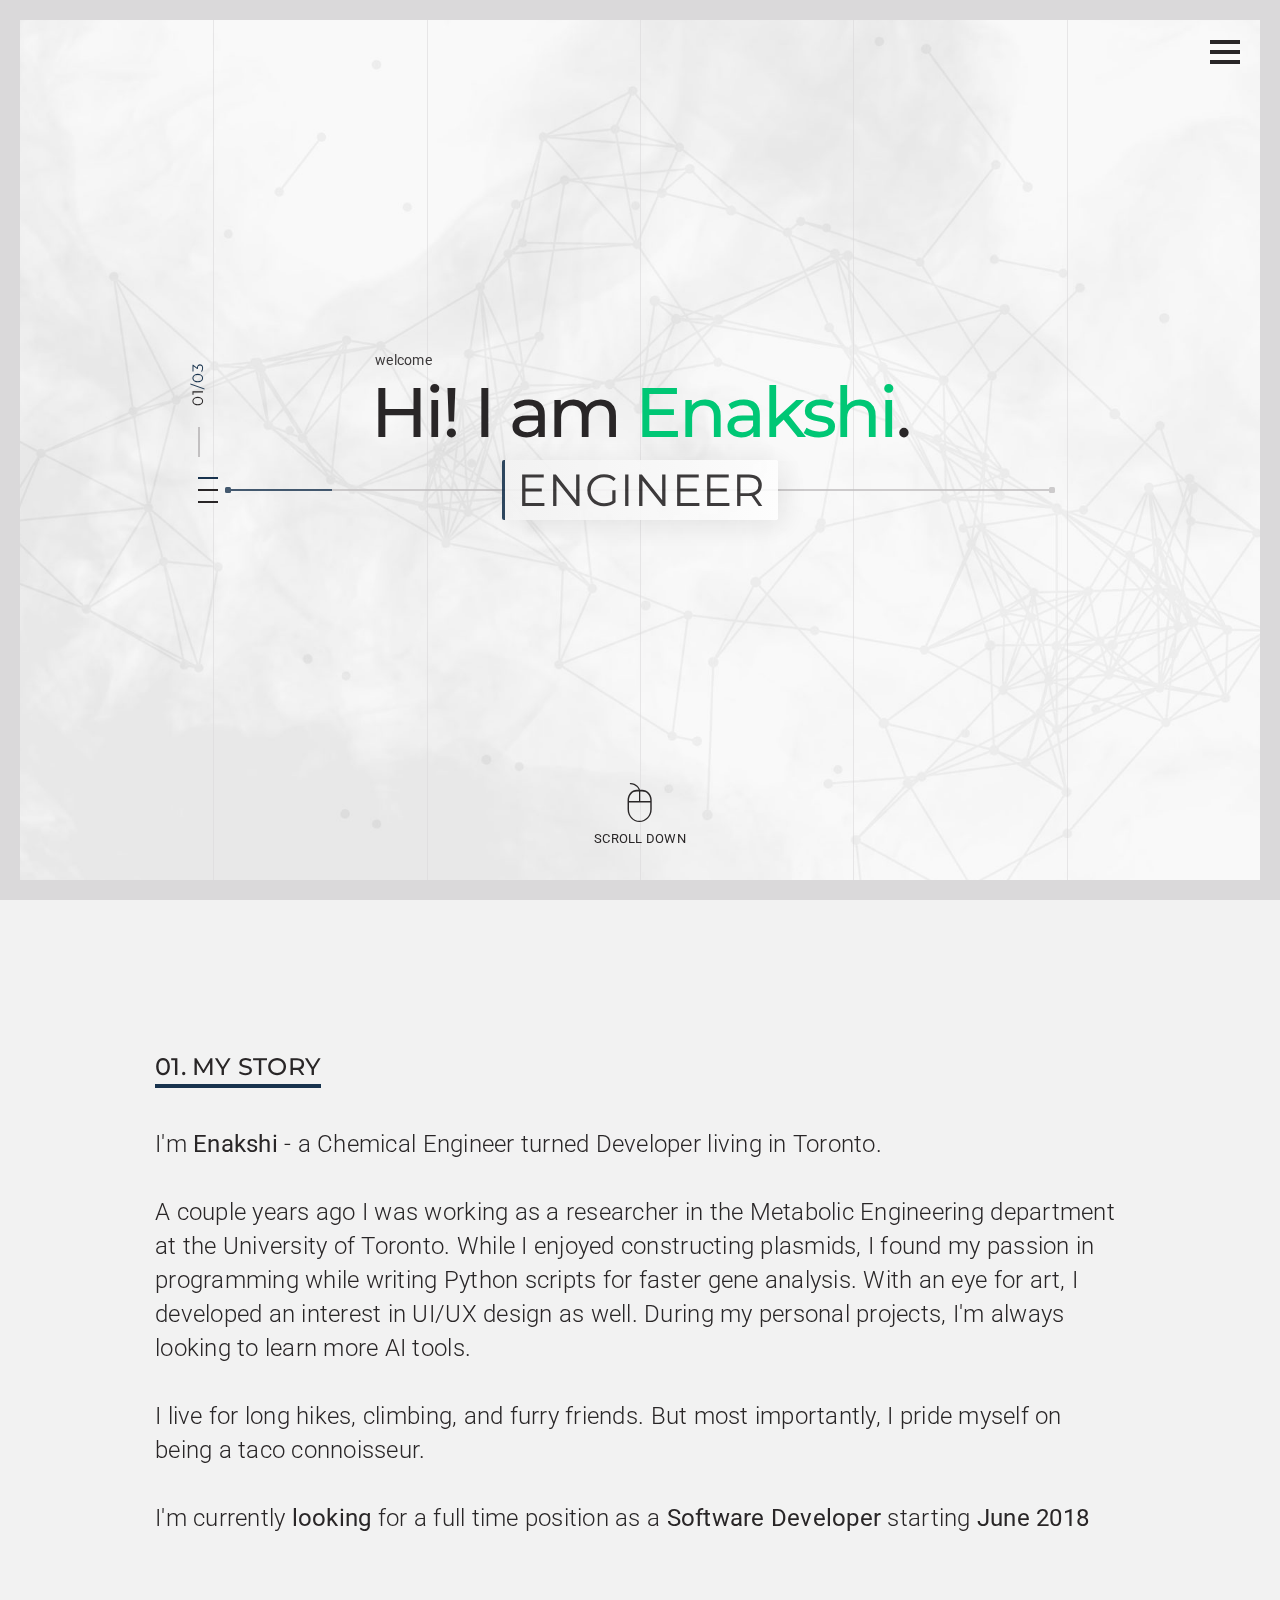
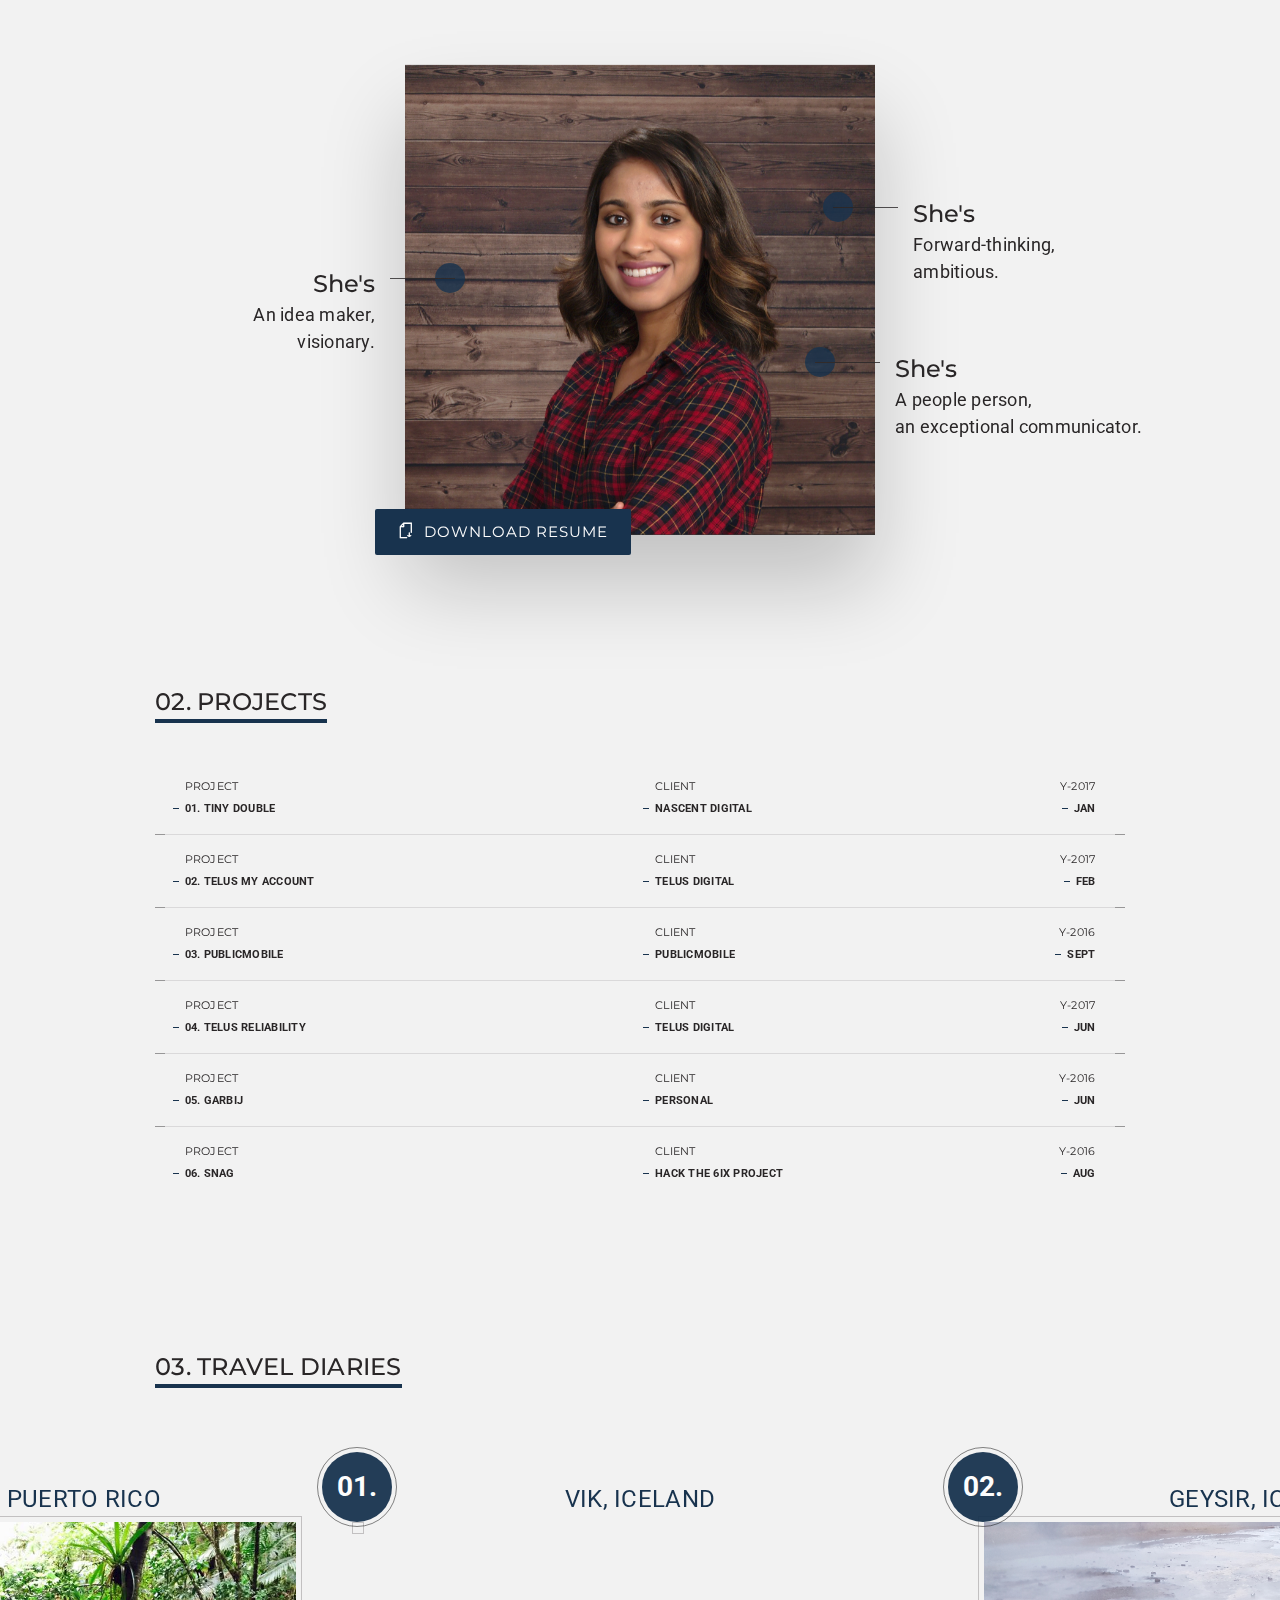
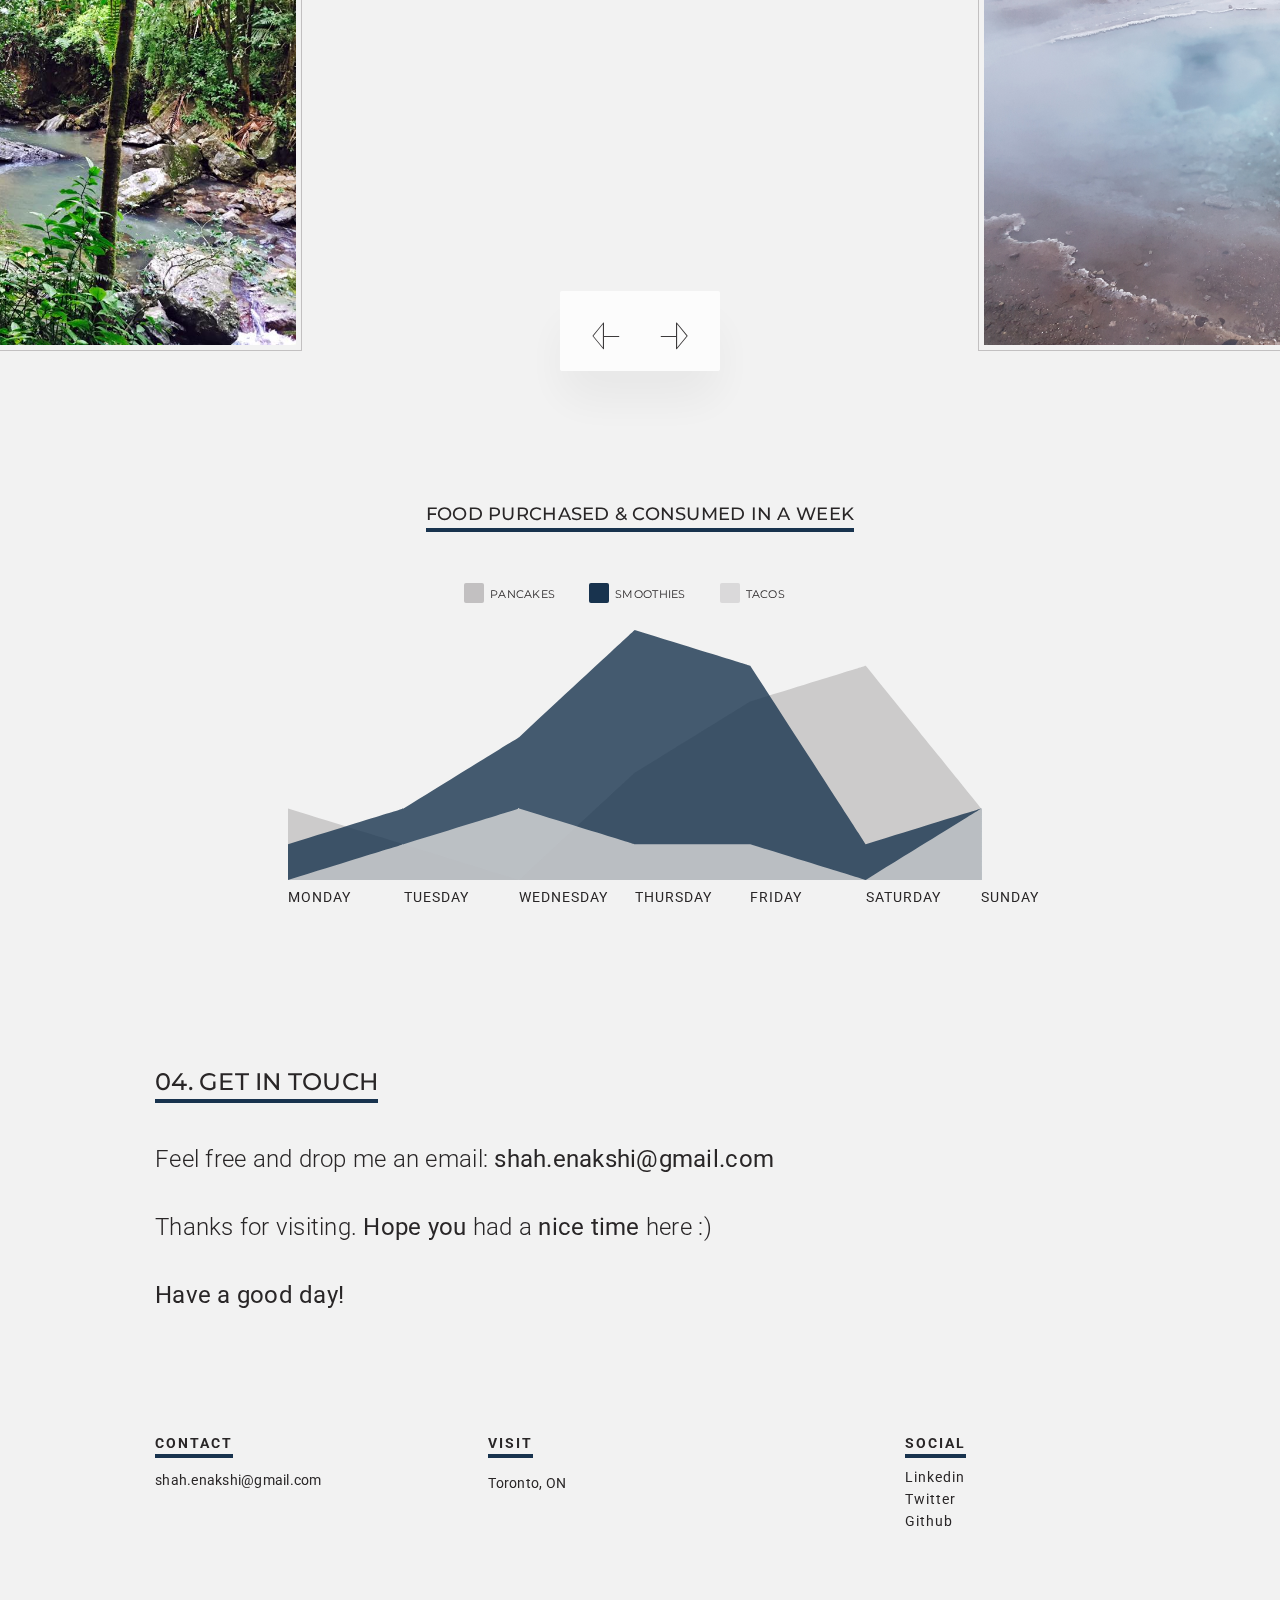
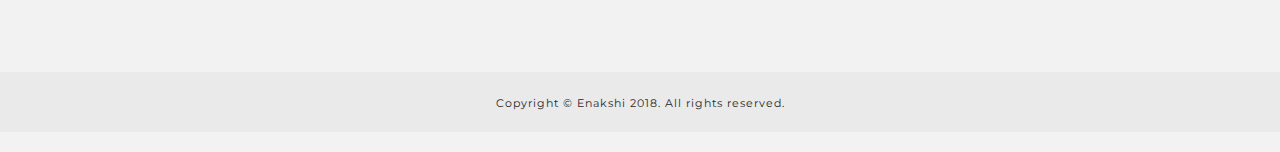
==== commit 61d8265f: "github pages img url case sensitive issue fixed" ====
--- a/index.html
+++ b/index.html
@@ -690,7 +690,7 @@
                     <span class="cell-description display-block title-medium">
                         Geysir, Iceland 
                     </span>
-                    <img src="assets/travel/photos/iceland/iceland-geysir.jpg" alt=""/>
+                    <img src="assets/travel/Photos/iceland/iceland-geysir.jpg" alt=""/>
                 </div>
                 <!-- //.gallery-cell -->
 
@@ -701,7 +701,7 @@
                     <span class="cell-description display-block title-medium">
                         Glacier Lagoon, Iceland
                     </span>
-                    <img src="assets/travel/photos/iceland/iceland-glacier.jpg" alt=""/>
+                    <img src="assets/travel/Photos/iceland/iceland-glacier.jpg" alt=""/>
                 </div>
                 <!-- //.gallery-cell -->
 
@@ -712,7 +712,7 @@
                     <span class="cell-description display-block title-medium">
                         Vatnajokull, Iceland
                     </span>
-                    <img src="assets/travel/photos/iceland/iceland-vat.jpg" alt=""/>
+                    <img src="assets/travel/Photos/iceland/iceland-vat.jpg" alt=""/>
                 </div>
                 <!-- //.gallery-cell -->
 
@@ -723,7 +723,7 @@
                     <span class="cell-description display-block title-medium">
                         Tobermory, Canada 
                     </span>
-                    <img src="assets/travel/photos/tobermory/tobermory.jpg" alt=""/>
+                    <img src="assets/travel/Photos/tobermory/tobermory.jpg" alt=""/>
                 </div>
 
                 <!-- //.gallery-cell -->
@@ -735,7 +735,7 @@
                     <span class="cell-description display-block title-medium">
                         San Juan, Puerto Rico
                     </span>
-                    <img src="assets/travel/photos/puerto-rico/san-juan.jpg" alt=""/>
+                    <img src="assets/travel/Photos/puerto-rico/san-juan.jpg" alt=""/>
                 </div>
                 <!-- //.gallery-cell -->
 
@@ -746,7 +746,7 @@
                     <span class="cell-description display-block title-medium">
                         Culebra, Puerto Rico
                     </span>
-                    <img src="assets/travel/photos/puerto-rico/pr-beach.jpg" alt=""/>
+                    <img src="assets/travel/Photos/puerto-rico/pr-beach.jpg" alt=""/>
                 </div>
                 <!-- //.gallery-cell -->
 
@@ -757,7 +757,7 @@
                     <span class="cell-description display-block title-medium">
                         El Yunque, Puerto Rico
                     </span>
-                    <img src="assets/travel/photos/puerto-rico/pr-rainforest.jpg" alt=""/>
+                    <img src="assets/travel/Photos/puerto-rico/pr-rainforest.jpg" alt=""/>
                 </div>
                 <!-- //.gallery-cell -->
 
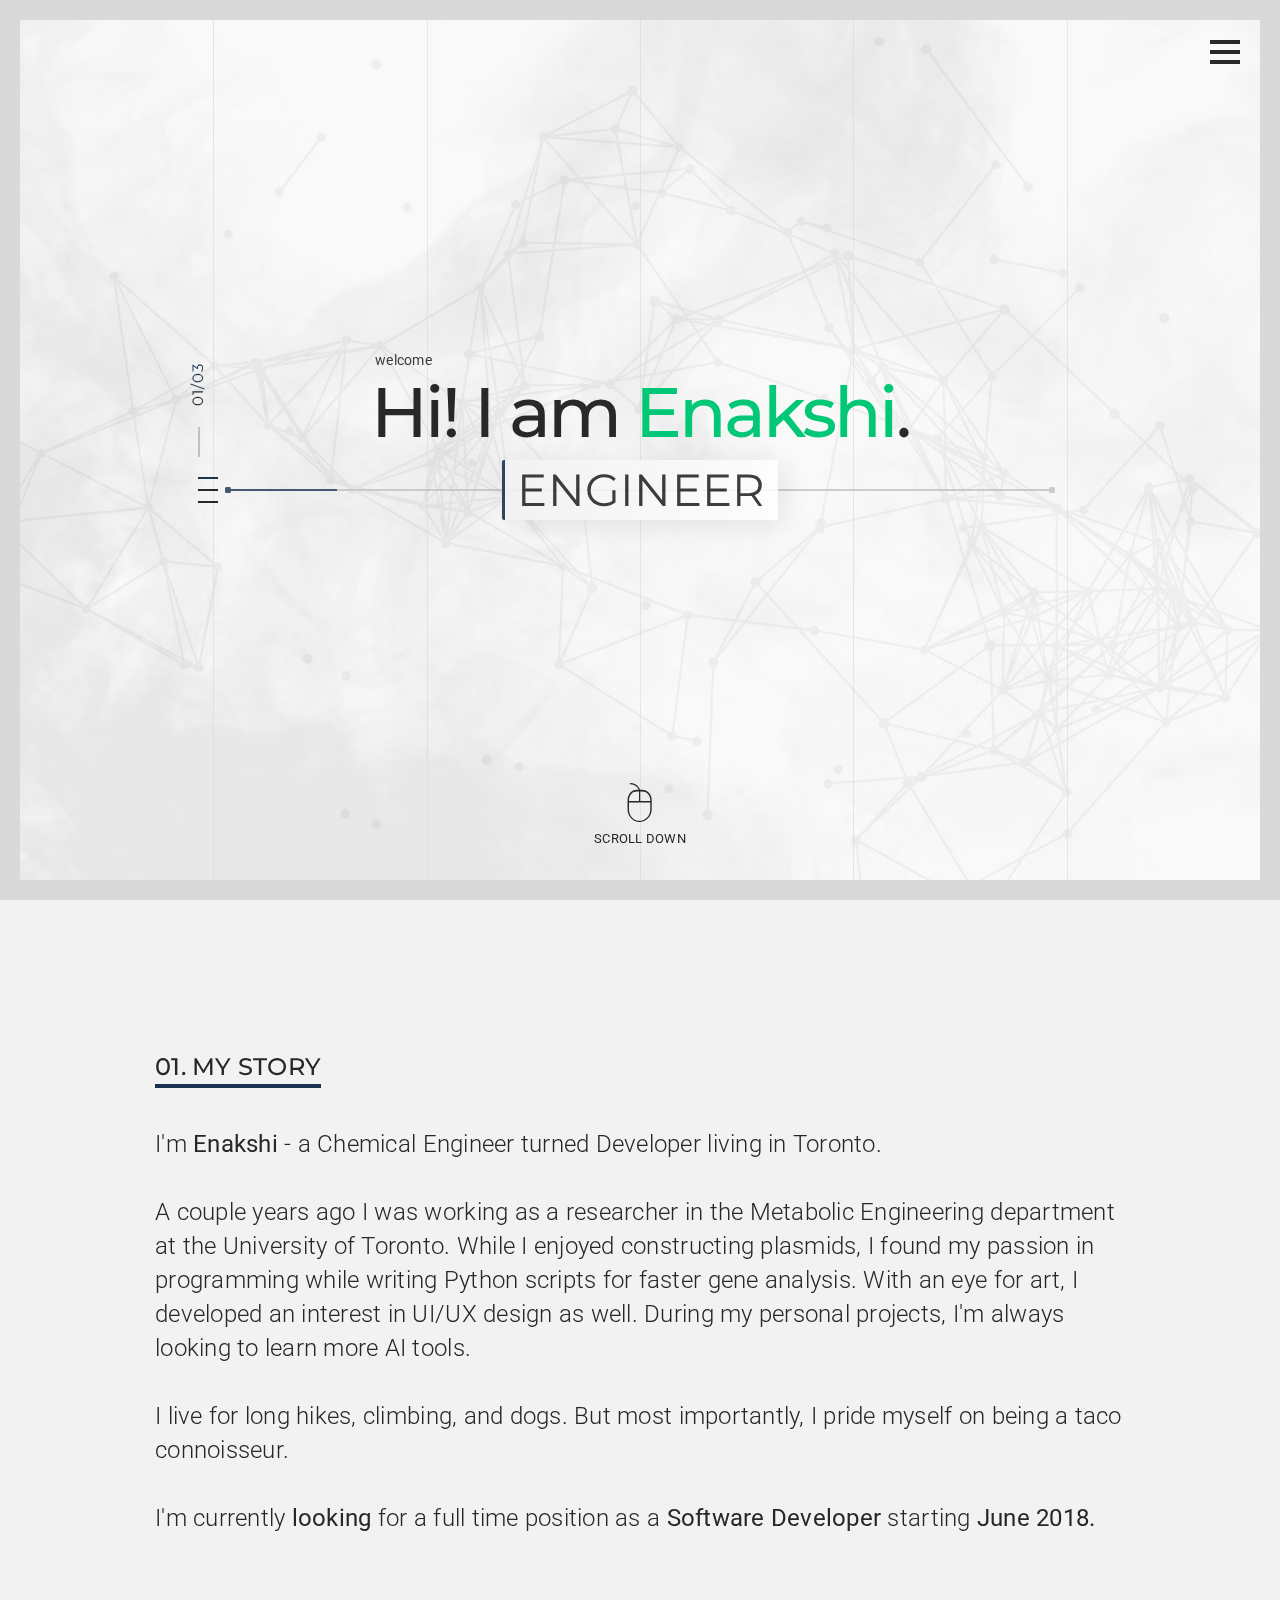
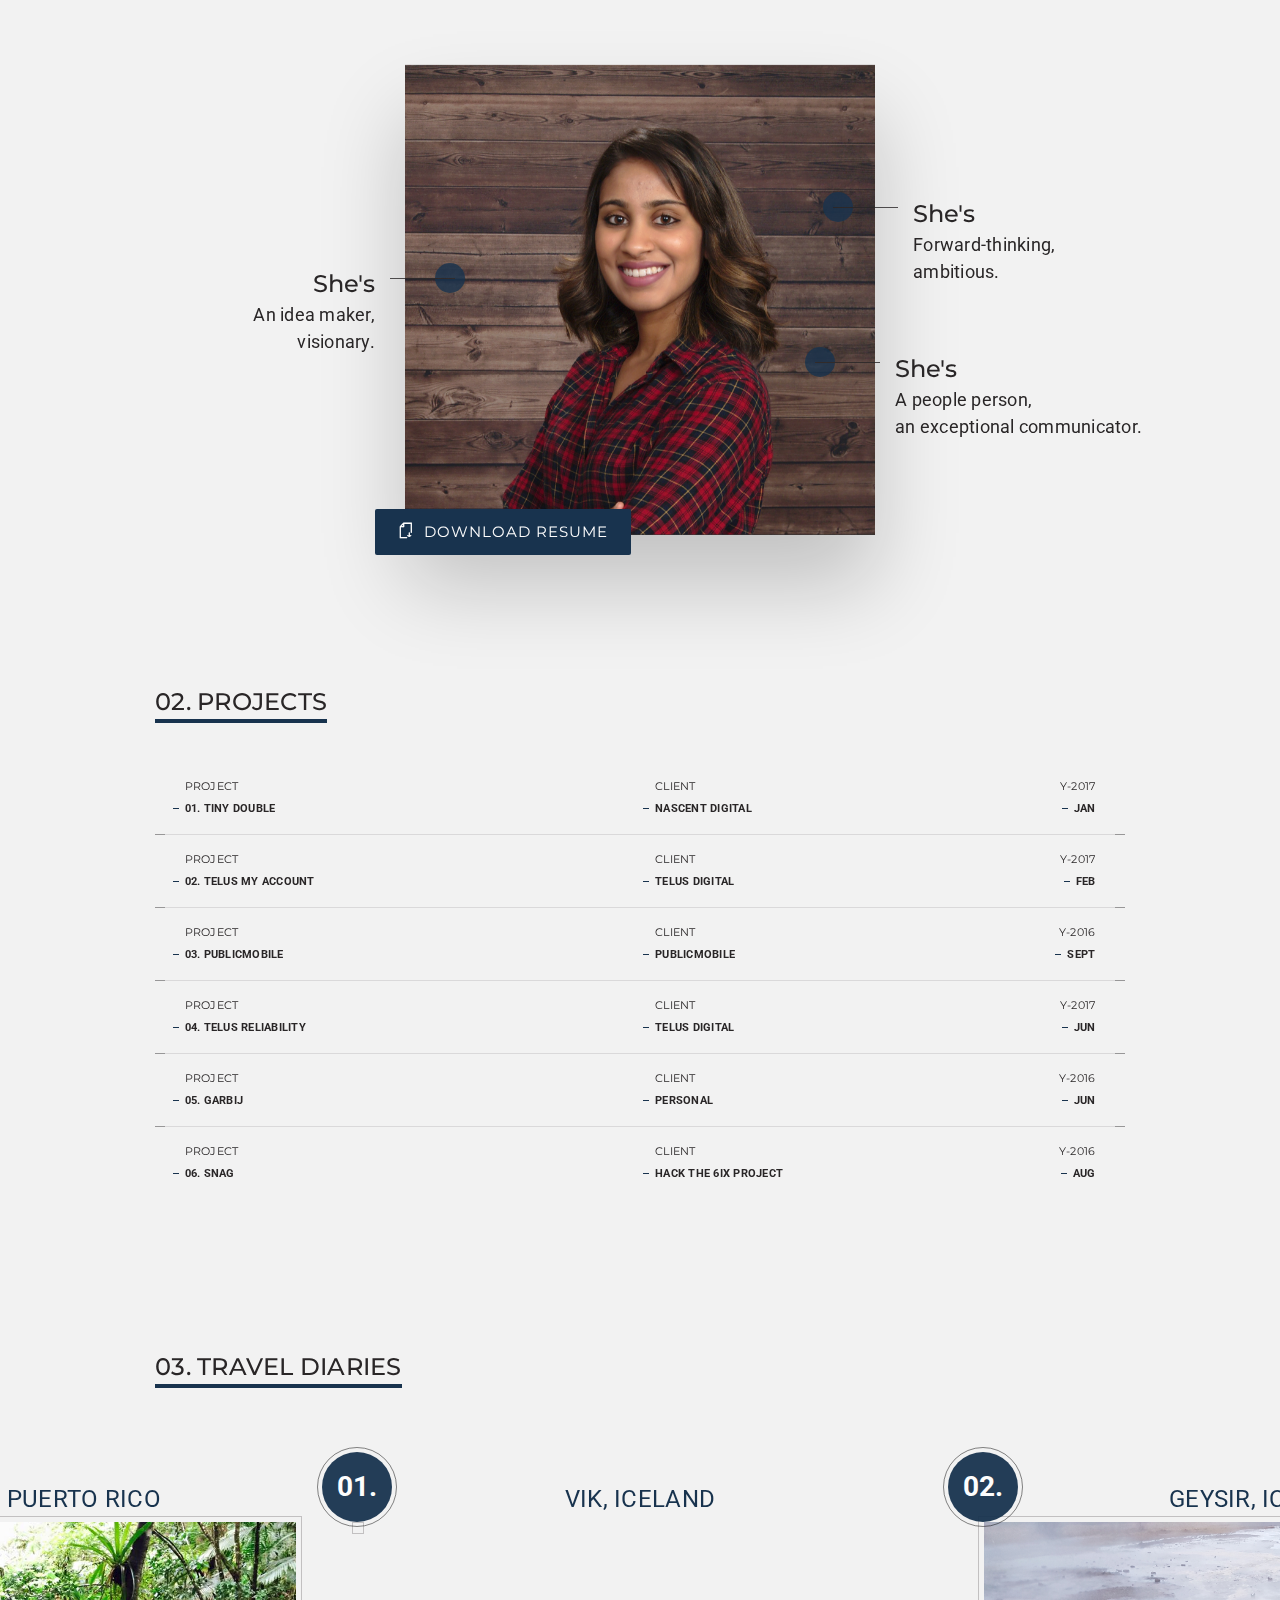
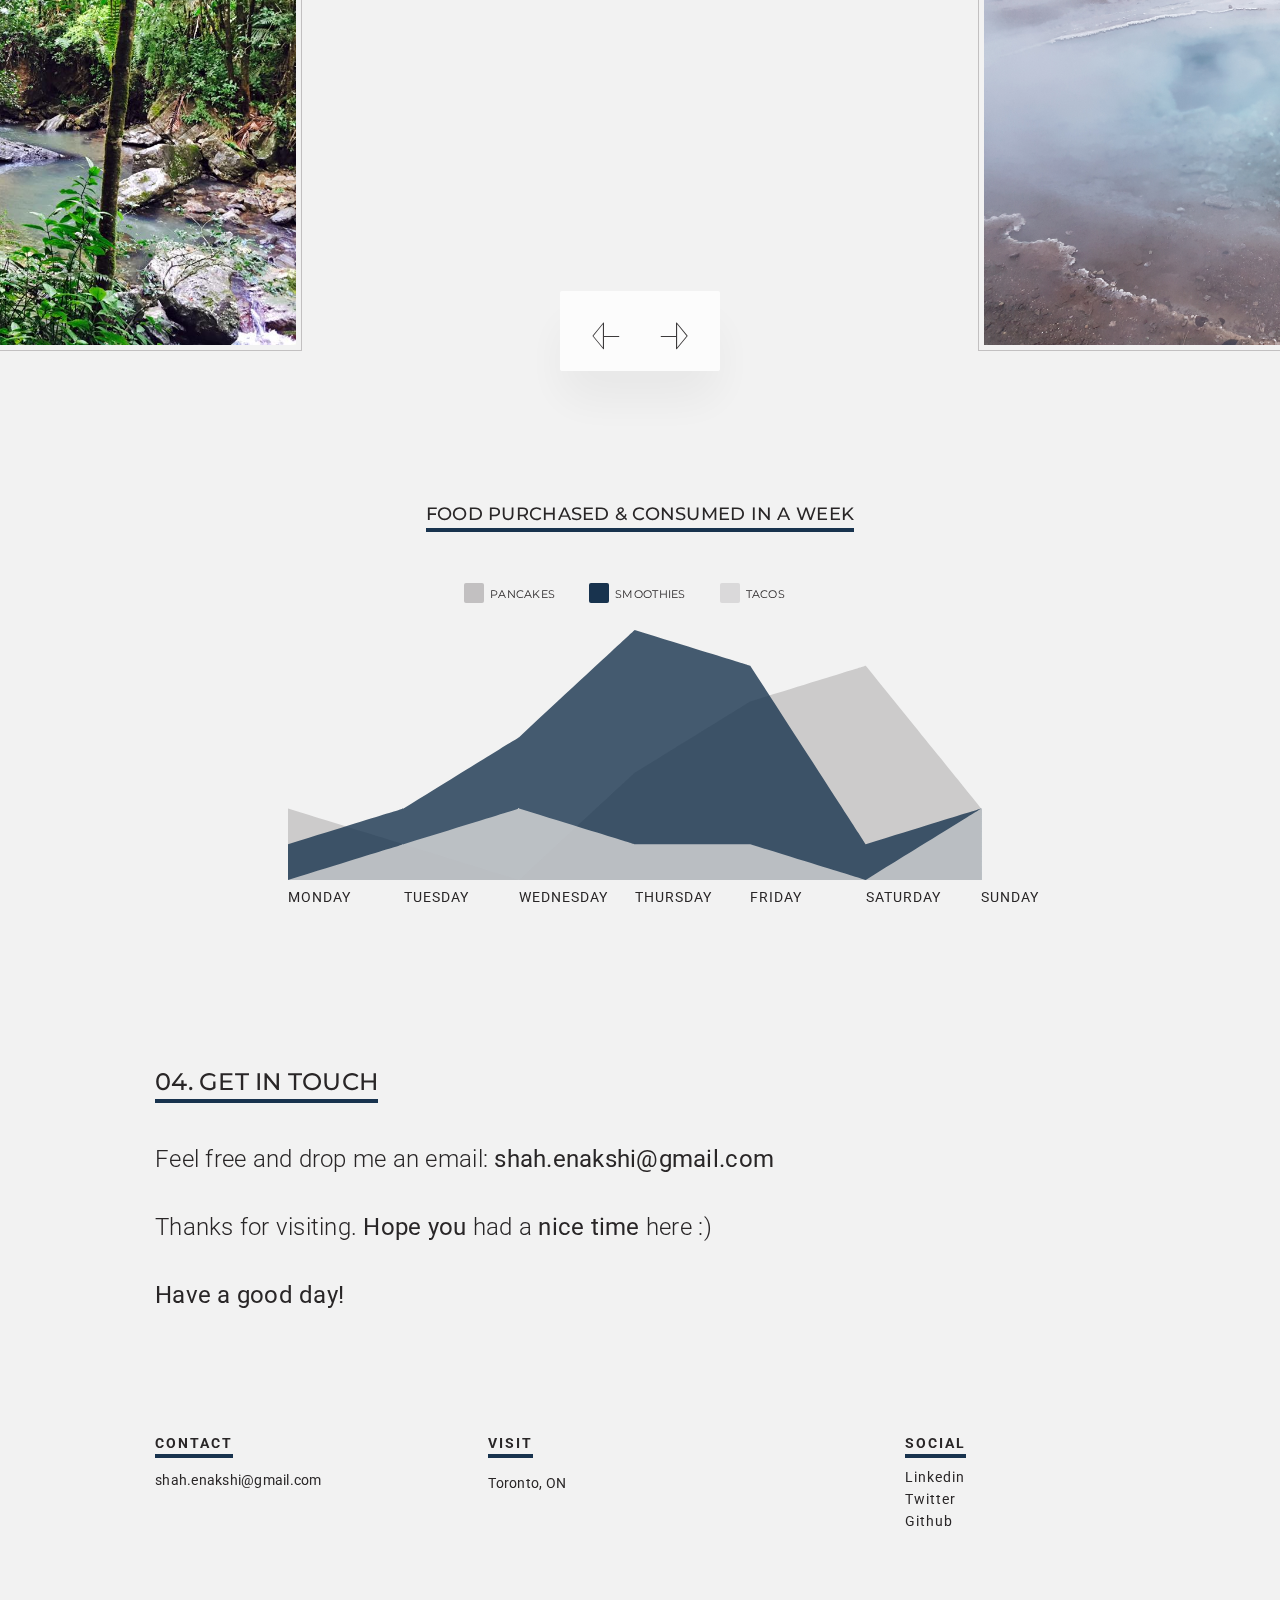
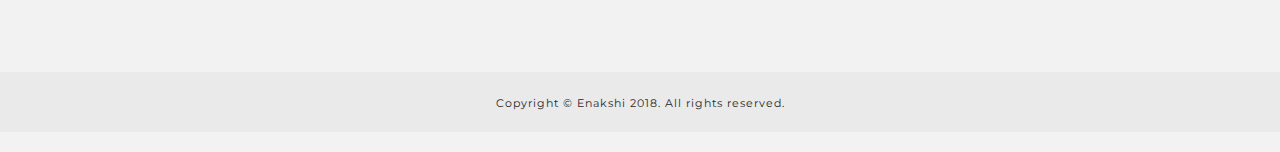
==== commit 30c83f62: "change bio description" ====
--- a/index.html
+++ b/index.html
@@ -253,11 +253,11 @@
                         </p>
 
                         <p class="font-weight-300 margin-3-5 no-margin-bottom no-margin-rl title-medium">
-                            I live for long hikes, climbing, and furry friends. But most importantly, I pride myself on being a taco connoisseur.
+                            I live for long hikes, climbing, and dogs. But most importantly, I pride myself on being a taco connoisseur.
                         </p>
 
                         <p class="font-weight-300 margin-3-5 no-margin-bottom no-margin-rl title-medium">
-                            I'm currently <span class="font-weight-400">looking</span> for a full time position as a <span class="font-weight-400">Software Developer</span> starting <span class="font-weight-400">June 2018</span>
+                            I'm currently <span class="font-weight-400">looking</span> for a full time position as a <span class="font-weight-400">Software Developer</span> starting <span class="font-weight-400">June 2018.</span>
                         </p>
                     </div>
                     <!-- //.col-md-12 -->
